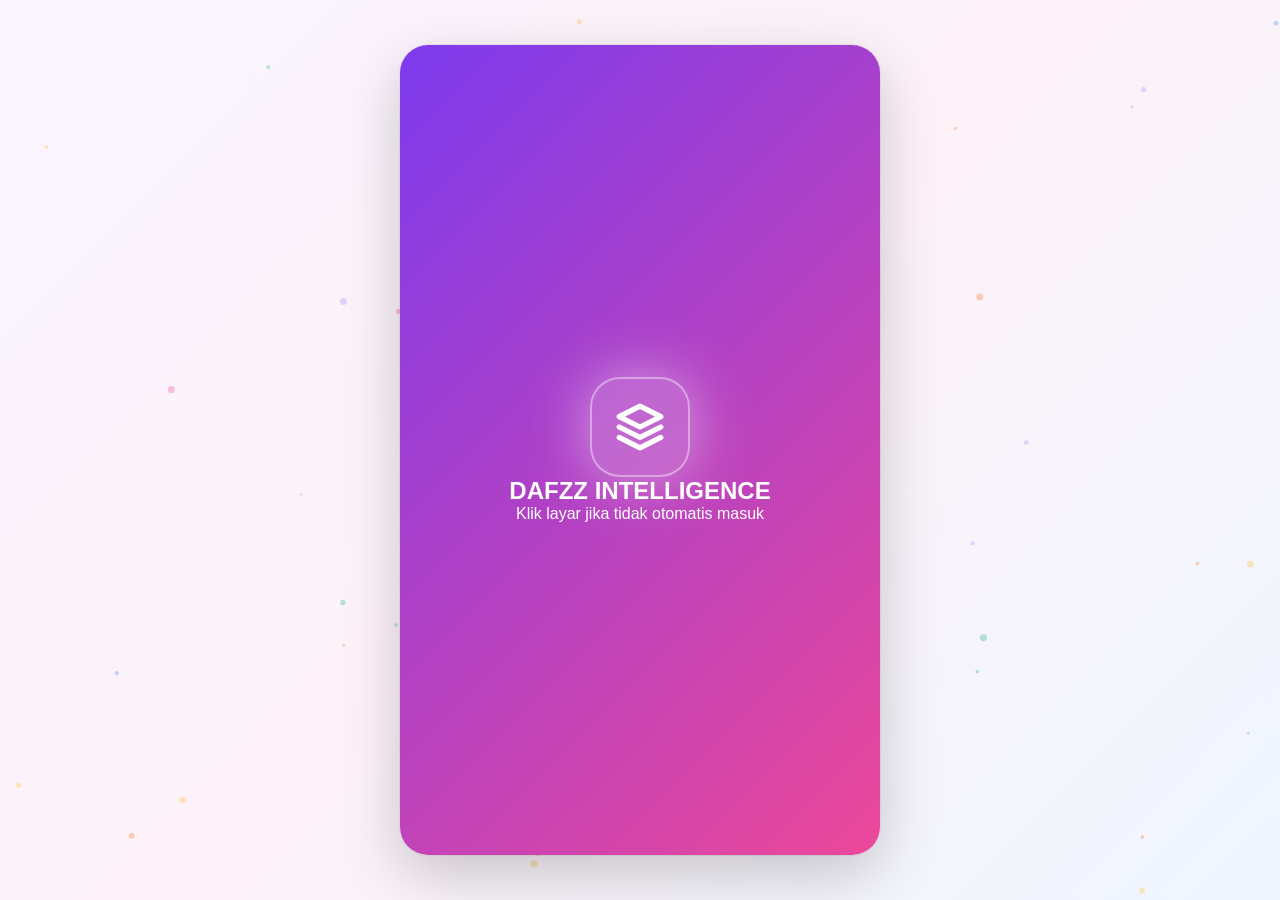
==== index.html @ 33875efd "Update index.html" ====
<!DOCTYPE html>
<html lang="id">
<head>
<meta charset="UTF-8">
<meta name="viewport" content="width=device-width, initial-scale=1.0, viewport-fit=cover">
<title>DAFZZ INTELLIGENCE</title>
<style>
    :root {
        --primary: #7c3aed;
        --primary-light: #a78bfa;
        --primary-soft: #ede9fe;
        --pink: #ec4899;
        --pink-soft: #fce7f3;
        --yellow: #fbbf24;
        --yellow-soft: #fef3c7;
        --green: #10b981;
        --green-soft: #d1fae5;
        --blue: #3b82f6;
        --blue-soft: #dbeafe;
        --orange: #f97316;
        --bg-main: #faf5ff;
        --bg-gradient: linear-gradient(135deg, #faf5ff 0%, #fdf2f8 50%, #eff6ff 100%);
        --card-bg: #ffffff;
        --text-main: #1f2937;
        --text-sub: #6b7280;
        --accent-red: #ef4444;
        --shadow: 0 10px 25px -5px rgba(124, 58, 237, 0.25);
        --shadow-sm: 0 4px 15px rgba(0, 0, 0, 0.06);
        --radius-lg: 24px;
        --radius-md: 16px;
        --radius-sm: 12px;
    }

    * {
        box-sizing: border-box;
        margin: 0;
        padding: 0;
        font-family: -apple-system, BlinkMacSystemFont, 'Segoe UI', Roboto, sans-serif;
        -webkit-tap-highlight-color: transparent;
    }

    button, .nav-item, .tab-btn, .tool-card, header, .bottom-nav, .modal-title, .icon-badge, .chip {
        user-select: none;
    }

    html, body {
        height: 100%;
        overflow: hidden;
    }

    body {
        background: var(--bg-gradient);
        background-attachment: fixed;
        color: var(--text-main);
        display: flex;
        justify-content: center;
        min-height: 100vh;
    }

    /* Canvas particle FX */
    #fx-canvas {
        position: fixed;
        inset: 0;
        pointer-events: none;
        z-index: 0;
        opacity: 0.5;
    }

    /* App container */
    .app-container {
        width: 100%;
        max-width: 480px;
        height: 100vh;
        height: 100dvh;
        background: var(--bg-gradient);
        position: relative;
        overflow: hidden;
        display: flex;
        flex-direction: column;
        z-index: 1;
    }

    @media (min-width: 600px) {
        body {
            align-items: center;
            padding: 20px;
        }
        .app-container {
            height: 90vh;
            max-height: 850px;
            border-radius: 28px;
            box-shadow: 0 20px 60px rgba(0,0,0,0.2), 0 0 0 1px rgba(0,0,0,0.05);
        }
    }

    /* === SPLASH === */
    #splash {
        position: absolute;
        inset: 0;
        background: linear-gradient(135deg, #7c3aed 0%, #ec4899 50%, #fbbf24 100%);
        background-size: 200% 200%;
        animation: gradientMove 4s ease infinite;
        z-index: 9999;
        display: flex;
        flex-direction: column;
        align-items: center;
        justify-content: center;
        color: white;
        cursor: pointer;
        transition: opacity 0.5s ease;
    }

    @keyframes gradientMove {
        0%, 100% { background-position: 0% 50%; }
        50% { background-position: 100% 50%; }
    }

    .splash-logo {
        width: 100px;
        height: 100px;
        background: rgba(255, 255, 255, 0.2);
        backdrop-filter: blur(10px);
        border: 2px solid rgba(255,255,255,0.4);
        border-radius: 30px;
        display: flex;
        align-items: center;
        justify-content: center;
        animation: pulse 1.5s infinite ease-in-out;
        box-shadow: 0 0 60px rgba(255,255,255,0.5);
    }

    @keyframes pulse {
        0%, 100% { transform: scale(1); }
        50% { transform: scale(1.12); }
    }

    .splash h2 { margin-top: 20px; font-weight: 800; font-size: 1.5rem; letter-spacing: 1px; }
    .splash p { font-size: 0.75rem; opacity: 0.9; margin-top: 8px; }

    /* === HEADER === */
    header {
        padding: 16px 18px 10px;
        display: flex;
        justify-content: space-between;
        align-items: center;
        background: linear-gradient(90deg, rgba(255,255,255,0.6) 0%, rgba(237,233,254,0.8) 50%, rgba(252,231,243,0.6) 100%);
        backdrop-filter: blur(10px);
        border-bottom: 1px solid rgba(124,58,237,0.1);
        position: relative;
        z-index: 5;
    }

    .user-profile { display: flex; align-items: center; gap: 12px; }

    .avatar {
        width: 44px;
        height: 44px;
        border-radius: 14px;
        background: linear-gradient(135deg, #7c3aed, #ec4899, #fbbf24);
        background-size: 200% 200%;
        animation: gradientMove 3s ease infinite;
        display: flex;
        align-items: center;
        justify-content: center;
        color: white;
        font-weight: 800;
        font-size: 1.1rem;
        box-shadow: 0 4px 15px rgba(124, 58, 237, 0.4);
        position: relative;
    }

    .user-info h2 { font-size: 1rem; font-weight: 800; color: var(--text-main); }
    .user-info p { font-size: 0.72rem; color: var(--text-sub); font-weight: 600; margin-top: 2px; display: flex; align-items: center; gap: 6px; }

    .xp-badge {
        background: linear-gradient(135deg, #fbbf24, #f59e0b);
        color: white;
        padding: 3px 8px;
        border-radius: 8px;
        font-weight: 800;
        font-size: 0.65rem;
        display: inline-flex;
        align-items: center;
        gap: 3px;
        box-shadow: 0 2px 6px rgba(251,191,36,0.4);
    }

    /* === CONTENT === */
    .content-area {
        flex: 1;
        overflow-y: auto;
        overflow-x: hidden;
        padding: 14px 18px 100px;
        scroll-behavior: smooth;
        position: relative;
        z-index: 2;
    }

    .content-area::-webkit-scrollbar { width: 4px; }
    .content-area::-webkit-scrollbar-thumb {
        background: rgba(124, 58, 237, 0.3); border-radius: 2px;
    }

    .view { display: none; }
    .view.active {
        display: block;
        animation: fadeSlideIn 0.5s cubic-bezier(0.34, 1.56, 0.64, 1);
    }

    @keyframes fadeSlideIn {
        from { opacity: 0; transform: translateY(20px); }
        to { opacity: 1; transform: translateY(0); }
    }

    /* === CARDS === */
    .card {
        background: var(--card-bg);
        border-radius: var(--radius-md);
        padding: 16px;
        margin-bottom: 14px;
        box-shadow: var(--shadow-sm);
        border: 1px solid rgba(124,58,237,0.06);
        transition: transform 0.25s, box-shadow 0.25s;
    }

    .card:hover {
        transform: translateY(-3px);
        box-shadow: var(--shadow);
    }

    /* Main Lesson Card */
    .card-main {
        background: linear-gradient(135deg, #7c3aed 0%, #ec4899 100%);
        background-size: 200% 200%;
        animation: gradientMove 5s ease infinite;
        color: white;
        position: relative;
        overflow: hidden;
        border: none;
        padding: 20px;
        box-shadow: 0 10px 30px rgba(124,58,237,0.4);
    }

    .card-main::before {
        content: '';
        position: absolute;
        inset: -50%;
        background: radial-gradient(circle, rgba(255,255,255,0.25) 0%, transparent 70%);
        animation: shine 4s ease-in-out infinite;
        pointer-events: none;
    }

    @keyframes shine {
        0%, 100% { transform: scale(1) rotate(0deg); opacity: 0.3; }
        50% { transform: scale(1.2) rotate(180deg); opacity: 0.6; }
    }

    .grad-cap {
        position: absolute;
        top: 14px;
        right: 14px;
        animation: capFloat 3s ease-in-out infinite;
        filter: drop-shadow(0 4px 8px rgba(0,0,0,0.4));
        z-index: 2;
    }

    @keyframes capFloat {
        0%, 100% { transform: translateY(0) rotate(-10deg) scale(1); }
        50% { transform: translateY(-10px) rotate(10deg) scale(1.1); }
    }

    .card-main h2 {
        font-size: 1.5rem;
        margin-top: 6px;
        font-weight: 800;
        text-shadow: 0 2px 8px rgba(0,0,0,0.25);
        position: relative;
    }

    .card-main p {
        font-size: 0.75rem;
        opacity: 0.95;
        margin-top: 8px;
        display: flex;
        align-items: center;
        gap: 6px;
        position: relative;
    }

    /* Grid */
    .grid-2 { display: grid; grid-template-columns: 1fr 1fr; gap: 10px; }

    .stat-card {
        background: var(--card-bg);
        border-radius: var(--radius-md);
        padding: 14px 10px;
        text-align: center;
        box-shadow: var(--shadow-sm);
        border-top: 3px solid;
        transition: transform 0.25s;
        position: relative;
        overflow: hidden;
    }

    .stat-card:hover { transform: translateY(-4px) scale(1.02); }
    .stat-card.streak { border-top-color: #f97316; background: linear-gradient(135deg, #fff 0%, #fff7ed 100%); }
    .stat-card.exam { border-top-color: #3b82f6; background: linear-gradient(135deg, #fff 0%, #eff6ff 100%); }

    .stat-icon {
        display: inline-flex;
        align-items: center;
        justify-content: center;
        width: 32px;
        height: 32px;
        border-radius: 10px;
        margin-bottom: 6px;
        color: white;
    }

    .stat-icon.streak { background: linear-gradient(135deg, #f97316, #ea580c); animation: emojiBounce 2s ease-in-out infinite; }
    .stat-icon.exam { background: linear-gradient(135deg, #3b82f6, #2563eb); animation: emojiBounce 2s ease-in-out infinite 0.3s; }

    @keyframes emojiBounce {
        0%, 100% { transform: translateY(0) rotate(0); }
        25% { transform: translateY(-4px) rotate(-8deg); }
        75% { transform: translateY(-4px) rotate(8deg); }
    }

    /* Fun strip */
    .fun-strip {
        display: flex;
        gap: 8px;
        margin-bottom: 14px;
        overflow-x: auto;
        padding: 4px 0 8px;
    }
    .fun-strip::-webkit-scrollbar { height: 3px; }
    .fun-strip::-webkit-scrollbar-thumb { background: rgba(124,58,237,0.3); border-radius: 2px; }

    .fun-pill {
        padding: 10px 14px;
        border-radius: 20px;
        font-size: 0.75rem;
        font-weight: 700;
        white-space: nowrap;
        color: white;
        box-shadow: 0 4px 12px rgba(0,0,0,0.15);
        animation: floatY 4s ease-in-out infinite;
        flex-shrink: 0;
        display: flex;
        align-items: center;
        gap: 6px;
    }
    .fun-pill:nth-child(1) { background: linear-gradient(135deg, #ec4899, #db2777); animation-delay: 0s; }
    .fun-pill:nth-child(2) { background: linear-gradient(135deg, #3b82f6, #2563eb); animation-delay: 0.5s; }
    .fun-pill:nth-child(3) { background: linear-gradient(135deg, #fbbf24, #f59e0b); animation-delay: 1s; color: #78350f; }
    .fun-pill:nth-child(4) { background: linear-gradient(135deg, #10b981, #059669); animation-delay: 1.5s; }
    .fun-pill:nth-child(5) { background: linear-gradient(135deg, #8b5cf6, #7c3aed); animation-delay: 2s; }

    @keyframes floatY {
        0%, 100% { transform: translateY(0); }
        50% { transform: translateY(-3px); }
    }

    .mood-card {
        background: linear-gradient(135deg, #fef3c7 0%, #fce7f3 50%, #dbeafe 100%);
        border-radius: var(--radius-md);
        padding: 16px;
        margin-bottom: 14px;
        position: relative;
        overflow: hidden;
        border: 1px solid rgba(251,191,36,0.3);
    }

    .mood-title {
        font-size: 0.7rem;
        font-weight: 800;
        color: #78350f;
        text-transform: uppercase;
        letter-spacing: 0.5px;
        display: flex;
        align-items: center;
        gap: 6px;
    }

    .mood-text {
        font-size: 0.9rem;
        font-weight: 700;
        color: var(--text-main);
        margin-top: 8px;
        line-height: 1.4;
    }

    /* Schedule */
    .schedule-item {
        display: flex;
        align-items: center;
        gap: 12px;
        padding: 12px 14px;
        border-radius: 14px;
        margin-bottom: 8px;
        background: white;
        box-shadow: var(--shadow-sm);
        transition: transform 0.2s;
        position: relative;
        overflow: hidden;
    }

    .schedule-item::before {
        content: '';
        position: absolute;
        left: 0; top: 0; bottom: 0;
        width: 5px;
    }

    .schedule-item:hover { transform: translateX(4px); }

    .schedule-item.senin::before { background: #ef4444; }
    .schedule-item.selasa::before { background: #f97316; }
    .schedule-item.rabu::before { background: #fbbf24; }
    .schedule-item.kamis::before { background: #10b981; }
    .schedule-item.jumat::before { background: #3b82f6; }
    .schedule-item.sabtu::before { background: #8b5cf6; }

    .schedule-day-badge {
        width: 44px; height: 44px; border-radius: 12px;
        display: flex; align-items: center; justify-content: center;
        font-weight: 800; font-size: 0.7rem; color: white; flex-shrink: 0;
        box-shadow: 0 4px 10px rgba(0,0,0,0.15);
    }

    .senin .schedule-day-badge { background: linear-gradient(135deg, #ef4444, #dc2626); }
    .selasa .schedule-day-badge { background: linear-gradient(135deg, #f97316, #ea580c); }
    .rabu .schedule-day-badge { background: linear-gradient(135deg, #fbbf24, #f59e0b); }
    .kamis .schedule-day-badge { background: linear-gradient(135deg, #10b981, #059669); }
    .jumat .schedule-day-badge { background: linear-gradient(135deg, #3b82f6, #2563eb); }
    .sabtu .schedule-day-badge { background: linear-gradient(135deg, #8b5cf6, #7c3aed); }

    .schedule-content { flex: 1; }
    .schedule-content h4 { font-size: 0.88rem; font-weight: 800; margin-bottom: 3px; }
    .schedule-content p { font-size: 0.72rem; color: var(--text-sub); line-height: 1.4; }

    /* Calendar */
    .calendar-container {
        background: white;
        border-radius: var(--radius-md);
        padding: 14px;
        box-shadow: var(--shadow-sm);
        margin-bottom: 14px;
    }

    .calendar-header {
        display: flex;
        justify-content: space-between;
        align-items: center;
        margin-bottom: 12px;
    }

    .calendar-title {
        font-size: 0.95rem;
        font-weight: 800;
        color: var(--primary);
    }

    .calendar-nav { display: flex; gap: 6px; }
    .calendar-nav button {
        width: 30px; height: 30px; border-radius: 10px;
        border: none; background: var(--primary-soft);
        color: var(--primary); font-weight: 800; cursor: pointer;
        font-size: 0.9rem; transition: all 0.2s;
    }
    .calendar-nav button:hover { background: var(--primary); color: white; transform: scale(1.1); }

    .calendar-weekdays {
        display: grid;
        grid-template-columns: repeat(7, 1fr);
        gap: 3px; margin-bottom: 6px;
    }

    .calendar-weekdays div {
        text-align: center; font-size: 0.7rem; font-weight: 800;
        color: var(--text-sub); padding: 4px 0;
    }

    .calendar-weekdays div.sun { color: #ef4444; }
    .calendar-weekdays div.sat { color: #3b82f6; }

    .calendar-grid {
        display: grid;
        grid-template-columns: repeat(7, 1fr);
        gap: 3px;
    }

    .calendar-day {
        aspect-ratio: 1;
        display: flex; align-items: center; justify-content: center;
        font-size: 0.75rem; font-weight: 700;
        border-radius: 8px; cursor: default;
        position: relative; transition: transform 0.15s;
    }

    .calendar-day:hover { transform: scale(1.15); }
    .calendar-day.other { color: #d1d5db; }
    .calendar-day.today {
        background: linear-gradient(135deg, #7c3aed, #ec4899);
        color: white;
        box-shadow: 0 3px 10px rgba(124,58,237,0.5);
        animation: todayPulse 2s infinite;
    }
    @keyframes todayPulse {
        0%, 100% { box-shadow: 0 3px 10px rgba(124,58,237,0.5); }
        50% { box-shadow: 0 3px 20px rgba(124,58,237,0.8); }
    }
    .calendar-day.libur {
        background: linear-gradient(135deg, #fee2e2, #fecaca);
        color: #b91c1c;
        border: 1px solid #f87171;
    }
    .calendar-day.ulangan {
        background: linear-gradient(135deg, #fef3c7, #fde68a);
        color: #92400e;
        border: 1px solid #fbbf24;
    }

    .calendar-legend {
        display: flex; gap: 12px; margin-top: 10px;
        flex-wrap: wrap; font-size: 0.68rem; color: var(--text-sub);
        font-weight: 600;
    }
    .calendar-legend span { display: flex; align-items: center; gap: 4px; }
    .legend-dot { width: 10px; height: 10px; border-radius: 3px; display: inline-block; }
    .legend-dot.libur { background: linear-gradient(135deg, #fee2e2, #fecaca); border: 1px solid #f87171; }
    .legend-dot.ulangan { background: linear-gradient(135deg, #fef3c7, #fde68a); border: 1px solid #fbbf24; }
    .legend-dot.today { background: linear-gradient(135deg, #7c3aed, #ec4899); }

    /* Tool Grid */
    .grid-tools {
        display: grid;
        grid-template-columns: repeat(2, 1fr);
        gap: 12px;
    }

    .tool-card {
        border-radius: var(--radius-md);
        padding: 14px;
        display: flex; flex-direction: column; gap: 8px;
        cursor: pointer;
        transition: transform 0.3s cubic-bezier(0.34, 1.56, 0.64, 1), box-shadow 0.25s;
        border: none; position: relative; overflow: hidden;
        color: white; animation: toolPop 0.5s cubic-bezier(0.34, 1.56, 0.64, 1) backwards;
        box-shadow: 0 4px 12px rgba(0,0,0,0.15);
    }

    .tool-card:nth-child(1) { animation-delay: 0.03s; }
    .tool-card:nth-child(2) { animation-delay: 0.06s; }
    .tool-card:nth-child(3) { animation-delay: 0.09s; }
    .tool-card:nth-child(4) { animation-delay: 0.12s; }
    .tool-card:nth-child(5) { animation-delay: 0.15s; }
    .tool-card:nth-child(6) { animation-delay: 0.18s; }
    .tool-card:nth-child(7) { animation-delay: 0.21s; }
    .tool-card:nth-child(8) { animation-delay: 0.24s; }
    .tool-card:nth-child(9) { animation-delay: 0.27s; }
    .tool-card:nth-child(10) { animation-delay: 0.30s; }
    .tool-card:nth-child(11) { animation-delay: 0.33s; }
    .tool-card:nth-child(12) { animation-delay: 0.36s; }
    .tool-card:nth-child(13) { animation-delay: 0.39s; }
    .tool-card:nth-child(14) { animation-delay: 0.42s; }
    .tool-card:nth-child(15) { animation-delay: 0.45s; }
    .tool-card:nth-child(16) { animation-delay: 0.48s; }
    .tool-card:nth-child(17) { animation-delay: 0.51s; }
    .tool-card:nth-child(18) { animation-delay: 0.54s; }

    @keyframes toolPop {
        from { opacity: 0; transform: scale(0.7) translateY(20px); }
        to { opacity: 1; transform: scale(1) translateY(0); }
    }

    .tool-card::before {
        content: '';
        position: absolute; top: -50%; left: -50%;
        width: 200%; height: 200%;
        background: radial-gradient(circle, rgba(255,255,255,0.35) 0%, transparent 60%);
        transform: translateX(-100%);
        transition: transform 0.7s;
        pointer-events: none;
    }

    .tool-card:hover::before { transform: translateX(100%); }

    .tool-card:hover {
        transform: translateY(-6px) scale(1.04);
        box-shadow: 0 15px 30px rgba(0,0,0,0.3);
    }

    .tool-card:active { transform: scale(0.96); }

    .tool-card svg { filter: drop-shadow(0 2px 4px rgba(0,0,0,0.2)); transition: transform 0.3s; }
    .tool-card:hover svg { transform: scale(1.15) rotate(-5deg); }
    .tool-card h4 { font-size: 0.82rem; font-weight: 800; }

    /* 18 warna */
    .tool-card[data-tool="kalkulator"] { background: linear-gradient(135deg, #667eea, #764ba2); }
    .tool-card[data-tool="pomodoro"]   { background: linear-gradient(135deg, #f093fb, #f5576c); }
    .tool-card[data-tool="flashcard"]  { background: linear-gradient(135deg, #4facfe, #00f2fe); }
    .tool-card[data-tool="konverter"]  { background: linear-gradient(135deg, #43e97b, #38f9d7); color: #064e3b; }
    .tool-card[data-tool="periodik"]   { background: linear-gradient(135deg, #fa709a, #fee140); color: #78350f; }
    .tool-card[data-tool="pdf"]        { background: linear-gradient(135deg, #30cfd0, #330867); }
    .tool-card[data-tool="katakata"]   { background: linear-gradient(135deg, #a8edea, #fed6e3); color: #2d3436; }
    .tool-card[data-tool="stopwatch"]  { background: linear-gradient(135deg, #ff9a9e, #fecfef); color: #2d3436; }
    .tool-card[data-tool="rumus"]      { background: linear-gradient(135deg, #ffecd2, #fcb69f); color: #2d3436; }
    .tool-card[data-tool="tabungan"]   { background: linear-gradient(135deg, #ff6a88, #ff99ac); }
    .tool-card[data-tool="papan"]      { background: linear-gradient(135deg, #21d4fd, #b721ff); }
    .tool-card[data-tool="rak"]        { background: linear-gradient(135deg, #08aeea, #2af598); color: #064e3b; }
    .tool-card[data-tool="piket"]      { background: linear-gradient(135deg, #ff9a44, #fc6076); }
    .tool-card[data-tool="mindmap"]    { background: linear-gradient(135deg, #b224ef, #7579ff); }
    .tool-card[data-tool="kamus"]      { background: linear-gradient(135deg, #00c9ff, #92fe9d); color: #064e3b; }
    .tool-card[data-tool="seragam"]    { background: linear-gradient(135deg, #fc5c7d, #6a82fb); }
    .tool-card[data-tool="hujan"]      { background: linear-gradient(135deg, #4568dc, #b06ab3); }
    .tool-card[data-tool="ujian"]      { background: linear-gradient(135deg, #f857a6, #ff5858); }

    /* Tab Nav */
    .tab-nav {
        display: flex; padding: 0 0 12px; gap: 8px; overflow-x: auto;
    }
    .tab-nav::-webkit-scrollbar { height: 0; }

    .tab-btn {
        padding: 8px 14px;
        border-radius: 20px;
        background: white;
        border: 1px solid rgba(124,58,237,0.1);
        font-size: 0.78rem;
        font-weight: 800;
        color: var(--text-sub);
        cursor: pointer;
        white-space: nowrap;
        transition: all 0.2s;
        box-shadow: 0 2px 6px rgba(0,0,0,0.04);
        display: flex; align-items: center; gap: 5px;
    }

    .tab-btn.active {
        background: linear-gradient(135deg, #7c3aed, #ec4899);
        color: white;
        box-shadow: 0 4px 12px rgba(124,58,237,0.4);
        transform: scale(1.05);
    }

    .tab-btn svg { width: 14px; height: 14px; }

    /* Section Header */
    .section-header {
        display: flex; align-items: center; gap: 8px; margin-bottom: 12px;
    }
    .section-header h3 {
        font-size: 1.05rem; font-weight: 800; color: var(--text-main);
    }
    .icon-badge {
        width: 32px; height: 32px; border-radius: 10px;
        display: flex; align-items: center; justify-content: center;
        color: white;
        box-shadow: 0 3px 8px rgba(0,0,0,0.15);
    }
    .icon-badge svg { width: 16px; height: 16px; }

    /* Empty state */
    .empty-state {
        text-align: center;
        padding: 24px 20px;
        color: var(--text-sub);
        font-size: 0.85rem;
        background: white;
        border-radius: var(--radius-md);
        border: 2px dashed rgba(124,58,237,0.15);
    }
    .empty-state .icon-wrap {
        display: inline-flex;
        width: 48px; height: 48px;
        border-radius: 16px;
        background: linear-gradient(135deg, #ede9fe, #fce7f3);
        align-items: center; justify-content: center;
        color: var(--primary);
        margin-bottom: 10px;
        animation: emojiBounce 2s infinite;
    }

    /* Input */
    input, textarea, select {
        width: 100%;
        padding: 10px 12px;
        margin: 8px 0;
        border: 1.5px solid #e5e7eb;
        border-radius: 12px;
        font-size: 0.9rem;
        font-family: inherit;
        color: var(--text-main);
        background: white;
        transition: border-color 0.2s, box-shadow 0.2s;
    }
    input:focus, textarea:focus, select:focus {
        outline: none;
        border-color: var(--primary-light);
        box-shadow: 0 0 0 3px rgba(167,139,250,0.15);
    }
    textarea { min-height: 90px; resize: vertical; }

    .btn-main {
        width: 100%;
        padding: 12px;
        background: linear-gradient(135deg, #7c3aed, #ec4899);
        background-size: 200% 200%;
        animation: gradientMove 3s ease infinite;
        color: white;
        border: none;
        border-radius: 12px;
        font-weight: 800;
        font-size: 0.9rem;
        cursor: pointer;
        transition: transform 0.15s;
        box-shadow: 0 4px 12px rgba(124,58,237,0.4);
        display: flex; align-items: center; justify-content: center; gap: 6px;
    }
    .btn-main:active { transform: scale(0.97); }

    .btn-secondary {
        width: 100%;
        padding: 10px;
        background: white;
        color: var(--text-main);
        border: 1.5px solid #e5e7eb;
        border-radius: 12px;
        font-weight: 700;
        margin-top: 8px;
        cursor: pointer;
        font-size: 0.85rem;
        display: flex; align-items: center; justify-content: center; gap: 6px;
    }
    .btn-danger {
        width: 100%;
        padding: 10px;
        background: #fef2f2;
        color: var(--accent-red);
        border: none;
        border-radius: 12px;
        font-weight: 700;
        margin-top: 8px;
        cursor: pointer;
        font-size: 0.85rem;
        display: flex; align-items: center; justify-content: center; gap: 6px;
    }

    /* Bottom Nav */
    .bottom-nav {
        height: 68px;
        background: rgba(255,255,255,0.95);
        backdrop-filter: blur(20px);
        border-top: 1px solid rgba(124,58,237,0.1);
        display: flex;
        justify-content: space-around;
        align-items: center;
        padding-bottom: env(safe-area-inset-bottom, 0);
        position: relative;
        z-index: 10;
    }

    .nav-item {
        display: flex;
        flex-direction: column;
        align-items: center;
        gap: 3px;
        background: none; border: none;
        color: var(--text-sub);
        font-size: 0.68rem;
        font-weight: 800;
        cursor: pointer;
        width: 25%; padding: 8px 0;
        transition: all 0.2s;
        position: relative;
    }

    .nav-item svg { transition: transform 0.3s cubic-bezier(0.34, 1.56, 0.64, 1); }

    .nav-item.active { color: var(--primary); }
    .nav-item.active svg {
        transform: scale(1.2) translateY(-3px);
        filter: drop-shadow(0 3px 8px rgba(124,58,237,0.5));
    }
    .nav-item.active::before {
        content: '';
        position: absolute;
        top: 0;
        height: 3px;
        border-radius: 0 0 3px 3px;
        background: linear-gradient(90deg, #7c3aed, #ec4899);
        animation: navIndicator 0.3s ease forwards;
    }
    @keyframes navIndicator {
        from { width: 0; opacity: 0; }
        to { width: 20px; opacity: 1; }
    }

    /* Modal */
    .modal {
        position: absolute; inset: 0;
        background: rgba(17, 12, 46, 0.55);
        backdrop-filter: blur(6px);
        z-index: 2000;
        display: none;
        align-items: center;
        justify-content: center;
        padding: 16px;
    }
    .modal.show { display: flex; }

    .modal-content {
        background: white;
        border-radius: var(--radius-lg);
        width: 100%; max-width: 400px;
        padding: 20px;
        max-height: 85vh;
        overflow-y: auto;
        animation: slideUpModal 0.4s cubic-bezier(0.34, 1.56, 0.64, 1);
        box-shadow: 0 20px 60px rgba(0,0,0,0.4);
    }
    @keyframes slideUpModal {
        from { opacity: 0; transform: translateY(40px) scale(0.9); }
        to { opacity: 1; transform: translateY(0) scale(1); }
    }

    .modal-tool-title { font-size: 1.1rem; font-weight: 800; margin-bottom: 4px; }
    .modal-tool-sub { font-size: 0.75rem; color: var(--text-sub); margin-bottom: 14px; }

    .toast {
        position: absolute;
        bottom: 90px; left: 50%;
        transform: translateX(-50%) translateY(10px);
        background: linear-gradient(135deg, #1f2937, #7c3aed);
        color: white;
        padding: 10px 18px;
        border-radius: 20px;
        font-size: 0.8rem;
        font-weight: 700;
        z-index: 3000;
        opacity: 0;
        transition: all 0.3s;
        pointer-events: none;
        white-space: nowrap;
        box-shadow: 0 8px 20px rgba(0,0,0,0.3);
    }
    .toast.show { opacity: 1; transform: translateX(-50%) translateY(0); }

    .result-box {
        background: linear-gradient(135deg, #ede9fe, #fce7f3);
        padding: 14px;
        border-radius: 12px;
        margin: 10px 0;
        font-weight: 800;
        color: var(--primary);
        text-align: center;
        font-size: 1rem;
        border: 1px solid rgba(124,58,237,0.1);
    }

    .list-item {
        display: flex; justify-content: space-between; align-items: center;
        padding: 10px 12px;
        background: linear-gradient(135deg, #faf5ff, #fdf2f8);
        border-radius: 10px;
        margin-bottom: 8px;
        font-size: 0.85rem;
        gap: 8px;
        border: 1px solid rgba(124,58,237,0.08);
    }
    .list-item .del-btn {
        background: none; border: none; color: var(--accent-red);
        font-size: 0.7rem; font-weight: 800; padding: 4px 8px;
        border-radius: 6px; cursor: pointer;
    }
    .list-item .del-btn:hover { background: #fff0ee; }

    .calc-display {
        background: linear-gradient(135deg, #1f2937, #111827);
        color: #fbbf24;
        padding: 16px;
        border-radius: 12px;
        text-align: right;
        font-size: 1.6rem;
        font-weight: 800;
        margin-bottom: 10px;
        min-height: 60px;
        display: flex;
        align-items: center; justify-content: flex-end;
        word-break: break-all;
        box-shadow: inset 0 2px 8px rgba(0,0,0,0.3);
    }
    .calc-grid { display: grid; grid-template-columns: repeat(4, 1fr); gap: 6px; }
    .calc-btn {
        padding: 14px 4px;
        background: linear-gradient(135deg, #faf5ff, #f3e8ff);
        border: none; border-radius: 10px;
        font-size: 1rem; font-weight: 800;
        color: var(--text-main); transition: transform 0.1s;
        cursor: pointer;
    }
    .calc-btn:active { transform: scale(0.94); }
    .calc-btn.op { background: linear-gradient(135deg, #ede9fe, #ddd6fe); color: var(--primary); }
    .calc-btn.eq { background: linear-gradient(135deg, #7c3aed, #ec4899); color: white; }
    .calc-btn.clear { background: linear-gradient(135deg, #fee2e2, #fecaca); color: var(--accent-red); }

    .timer-display {
        text-align: center; font-size: 2.8rem; font-weight: 900;
        color: var(--text-main); padding: 16px 0;
        font-variant-numeric: tabular-nums;
        text-shadow: 0 2px 8px rgba(124,58,237,0.15);
    }
    .timer-display.running {
        background: linear-gradient(135deg, #7c3aed, #ec4899);
        background-clip: text; -webkit-background-clip: text;
        -webkit-text-fill-color: transparent;
        animation: gradientMove 3s ease infinite;
        background-size: 200% 200%;
    }
    .timer-presets { display: flex; gap: 6px; margin-bottom: 12px; }
    .timer-presets button {
        flex: 1; padding: 8px;
        background: white; border: 1.5px solid #e5e7eb;
        border-radius: 10px; font-size: 0.8rem; font-weight: 700;
        color: var(--text-sub); cursor: pointer;
    }
    .timer-presets button.active {
        background: linear-gradient(135deg, #7c3aed, #ec4899);
        color: white; border-color: transparent;
    }

    .flashcard {
        background: linear-gradient(135deg, #7c3aed, #ec4899, #fbbf24);
        background-size: 200% 200%;
        animation: gradientMove 5s ease infinite;
        color: white;
        padding: 30px 20px;
        border-radius: var(--radius-md);
        text-align: center;
        min-height: 140px;
        display: flex; align-items: center; justify-content: center;
        font-size: 1.05rem; font-weight: 700;
        margin-bottom: 12px;
        cursor: pointer;
        line-height: 1.4;
        word-break: break-word;
        box-shadow: 0 8px 20px rgba(124,58,237,0.4);
    }

    .quiz-option {
        display: block; width: 100%; text-align: left;
        padding: 12px; margin: 6px 0;
        background: white;
        border: 2px solid #e5e7eb;
        border-radius: 10px;
        font-size: 0.85rem; color: var(--text-main);
        cursor: pointer; transition: all 0.15s;
        font-family: inherit;
    }
    .quiz-option.selected { border-color: var(--primary); background: var(--primary-soft); }
    .quiz-option.correct { border-color: #10b981; background: #d1fae5; }
    .quiz-option.wrong { border-color: var(--accent-red); background: #fee2e2; }

    .check-item {
        display: flex; align-items: center; gap: 10px;
        padding: 10px 12px;
        background: linear-gradient(135deg, #faf5ff, #fdf2f8);
        border-radius: 10px; margin-bottom: 6px; font-size: 0.85rem;
        border: 1px solid rgba(124,58,237,0.08);
        cursor: pointer;
    }
    .check-item input { width: auto; margin: 0; accent-color: var(--primary); transform: scale(1.3); }
    .check-item.done label { text-decoration: line-through; color: var(--text-sub); }

    .element-grid { display: grid; grid-template-columns: repeat(4, 1fr); gap: 4px; }
    .element-cell {
        background: linear-gradient(135deg, #faf5ff, #fdf2f8);
        padding: 6px 2px; border-radius: 8px;
        text-align: center; cursor: pointer; transition: all 0.15s;
        border: 1px solid rgba(124,58,237,0.06);
    }
    .element-cell:hover {
        background: linear-gradient(135deg, #ede9fe, #fce7f3);
        transform: scale(1.08);
    }
    .element-cell .num { color: var(--text-sub); font-size: 0.55rem; }
    .element-cell .sym { font-weight: 900; color: var(--primary); font-size: 0.95rem; display: block; }
    .element-cell .name { color: var(--text-sub); font-size: 0.6rem; }

    .volume-row { display: flex; align-items: center; gap: 10px; margin: 10px 0; }
    .volume-row input[type="range"] { flex: 1; margin: 0; }

    .day-tab { display: flex; gap: 4px; margin-bottom: 10px; overflow-x: auto; }
    .day-tab::-webkit-scrollbar { height: 0; }
    .day-tab button {
        padding: 7px 12px;
        background: white;
        border: 1.5px solid #e5e7eb;
        border-radius: 10px;
        font-size: 0.75rem; font-weight: 700;
        color: var(--text-sub); white-space: nowrap; cursor: pointer;
    }
    .day-tab button.active {
        background: linear-gradient(135deg, #7c3aed, #ec4899);
        color: white; border-color: transparent;
        box-shadow: 0 4px 10px rgba(124,58,237,0.3);
    }

    .file-preview {
        width: 100%; max-height: 260px; object-fit: contain;
        border-radius: 10px; margin: 8px 0; background: var(--bg-main);
    }

    /* Bot FAB */
    .bot-fab {
        position: absolute;
        right: 16px;
        bottom: 84px;
        width: 58px; height: 58px;
        border-radius: 50%;
        background: linear-gradient(135deg, #7c3aed, #ec4899);
        background-size: 200% 200%;
        animation: gradientMove 3s ease infinite, fabBounce 3s ease-in-out infinite;
        color: white;
        border: none;
        cursor: pointer;
        box-shadow: 0 8px 20px rgba(124,58,237,0.5), 0 0 0 0 rgba(124,58,237,0.4);
        display: flex; align-items: center; justify-content: center;
        z-index: 100;
        transition: transform 0.2s;
    }
    .bot-fab:hover { transform: scale(1.15); }
    .bot-fab:active { transform: scale(0.92); }

    @keyframes fabBounce {
        0%, 100% { transform: translateY(0); }
        50% { transform: translateY(-8px); }
    }

    .bot-fab::before {
        content: '';
        position: absolute;
        inset: -4px;
        border-radius: 50%;
        background: linear-gradient(135deg, #ec4899, #fbbf24);
        z-index: -1;
        opacity: 0.5;
        animation: fabRing 2s ease-in-out infinite;
    }
    @keyframes fabRing {
        0%, 100% { transform: scale(1); opacity: 0.5; }
        50% { transform: scale(1.3); opacity: 0; }
    }

    /* Info branding */
    .brand-card {
        background: linear-gradient(135deg, #1f2937 0%, #7c3aed 100%);
        color: white;
        padding: 24px 20px;
        border-radius: var(--radius-md);
        margin-bottom: 14px;
        text-align: center;
        position: relative;
        overflow: hidden;
    }
    .brand-card::before {
        content: '';
        position: absolute; inset: -50%;
        background: radial-gradient(circle, rgba(236,72,153,0.3) 0%, transparent 70%);
        animation: shine 4s ease-in-out infinite;
        pointer-events: none;
    }
    .brand-card h3 {
        font-size: 1.1rem; font-weight: 800; margin-bottom: 12px;
        color: white; position: relative;
    }
    .brand-credit {
        font-size: 0.95rem; font-weight: 600; letter-spacing: 1px;
        position: relative; line-height: 1.6;
    }
    .brand-credit .name {
        background: linear-gradient(135deg, #fbbf24, #ec4899, #a78bfa);
        background-size: 200% 200%;
        animation: gradientMove 3s ease infinite;
        -webkit-background-clip: text; -webkit-text-fill-color: transparent;
        background-clip: text;
        font-weight: 800;
        font-size: 1.1rem;
        display: inline-block;
        margin-top: 4px;
    }
    .brand-credit .version {
        font-size: 0.7rem; opacity: 0.8; margin-top: 10px;
        font-weight: 500; letter-spacing: 0;
    }

    .project-link {
        display: flex; align-items: center; gap: 10px;
        padding: 12px 14px;
        background: white;
        border-radius: 12px;
        margin-bottom: 8px;
        text-decoration: none;
        color: var(--text-main);
        font-weight: 700;
        font-size: 0.85rem;
        box-shadow: var(--shadow-sm);
        border-left: 4px solid;
        transition: transform 0.2s, box-shadow 0.2s;
    }
    .project-link:hover {
        transform: translateX(6px);
        box-shadow: var(--shadow);
    }
    .project-link:nth-child(1) { border-left-color: #7c3aed; }
    .project-link:nth-child(2) { border-left-color: #ec4899; }
    .project-link:nth-child(3) { border-left-color: #fbbf24; }
    .project-link:nth-child(4) { border-left-color: #10b981; }

    .project-link .num {
        width: 26px; height: 26px; border-radius: 8px;
        background: linear-gradient(135deg, #ede9fe, #fce7f3);
        color: var(--primary); font-weight: 800;
        display: flex; align-items: center; justify-content: center;
        font-size: 0.75rem; flex-shrink: 0;
    }

    .project-link .arrow {
        margin-left: auto;
        color: var(--primary);
        opacity: 0.6;
        transition: transform 0.2s;
    }
    .project-link:hover .arrow { transform: translateX(3px); opacity: 1; }

    .coming-soon {
        text-align: center;
        padding: 20px;
        background: linear-gradient(135deg, #fef3c7, #fce7f3);
        border-radius: 12px;
        font-weight: 800;
        color: #78350f;
        font-size: 0.9rem;
        letter-spacing: 2px;
        animation: pulse 2s infinite;
        margin-top: 8px;
    }

    /* Mood + tips icons */
    .mood-icon, .tips-icon {
        display: inline-flex; align-items: center; justify-content: center;
        width: 28px; height: 28px; border-radius: 8px;
        background: linear-gradient(135deg, #fbbf24, #f59e0b);
        color: white;
        margin-right: 6px;
        flex-shrink: 0;
    }
</style>
</head>
<body>

<canvas id="fx-canvas"></canvas>

<div class="app-container">
    <div id="splash" onclick="dismissSplash()">
        <div class="splash-logo">
            <svg width="50" height="50" viewBox="0 0 24 24" fill="none" stroke="white" stroke-width="2.5" stroke-linecap="round" stroke-linejoin="round"><path d="M12 2L2 7l10 5 10-5-10-5zM2 17l10 5 10-5M2 12l10 5 10-5"/></svg>
        </div>
        <h2>DAFZZ INTELLIGENCE</h2>
        <p>Klik layar jika tidak otomatis masuk</p>
    </div>

    <header>
        <div class="user-profile">
            <div class="avatar">D</div>
            <div class="user-info">
                <h2 id="user-name">Siswa DAFZZ</h2>
                <p>
                    <span class="xp-badge">
                        <svg width="10" height="10" viewBox="0 0 24 24" fill="none" stroke="currentColor" stroke-width="3" stroke-linecap="round" stroke-linejoin="round"><polygon points="13 2 3 14 12 14 11 22 21 10 12 10 13 2"/></svg>
                        Lv <span id="lvl-val">1</span>
                    </span>
                    <span id="xp-val">0</span> XP
                </p>
            </div>
        </div>
    </header>

    <div class="content-area">
        <!-- BERANDA -->
        <div id="view-beranda" class="view active">
            <div class="fun-strip">
                <span class="fun-pill">
                    <svg width="14" height="14" viewBox="0 0 24 24" fill="none" stroke="currentColor" stroke-width="2.5" stroke-linecap="round" stroke-linejoin="round"><path d="M12 2l3 7h7l-5.5 4.5 2 7L12 16l-6.5 4.5 2-7L2 9h7z"/></svg>
                    Semangat
                </span>
                <span class="fun-pill">
                    <svg width="14" height="14" viewBox="0 0 24 24" fill="none" stroke="currentColor" stroke-width="2.5" stroke-linecap="round" stroke-linejoin="round"><circle cx="12" cy="12" r="10"/><line x1="12" y1="8" x2="12" y2="12"/><line x1="12" y1="16" x2="12.01" y2="16"/></svg>
                    Fokus
                </span>
                <span class="fun-pill">
                    <svg width="14" height="14" viewBox="0 0 24 24" fill="none" stroke="currentColor" stroke-width="2.5" stroke-linecap="round" stroke-linejoin="round"><circle cx="12" cy="12" r="5"/><line x1="12" y1="1" x2="12" y2="3"/><line x1="12" y1="21" x2="12" y2="23"/><line x1="4.22" y1="4.22" x2="5.64" y2="5.64"/><line x1="18.36" y1="18.36" x2="19.78" y2="19.78"/><line x1="1" y1="12" x2="3" y2="12"/><line x1="21" y1="12" x2="23" y2="12"/><line x1="4.22" y1="19.78" x2="5.64" y2="18.36"/><line x1="18.36" y1="5.64" x2="19.78" y2="4.22"/></svg>
                    Cerah
                </span>
                <span class="fun-pill">
                    <svg width="14" height="14" viewBox="0 0 24 24" fill="none" stroke="currentColor" stroke-width="2.5" stroke-linecap="round" stroke-linejoin="round"><path d="M22 11.08V12a10 10 0 1 1-5.93-9.14"/><polyline points="22 4 12 14.01 9 11.01"/></svg>
                    Semoga Beruntung
                </span>
                <span class="fun-pill">
                    <svg width="14" height="14" viewBox="0 0 24 24" fill="none" stroke="currentColor" stroke-width="2.5" stroke-linecap="round" stroke-linejoin="round"><polygon points="12 2 15.09 8.26 22 9.27 17 14.14 18.18 21.02 12 17.77 5.82 21.02 7 14.14 2 9.27 8.91 8.26 12 2"/></svg>
                    Tetap Fokus
                </span>
            </div>

            <div class="card card-main">
                <div class="grad-cap">
                    <svg width="42" height="42" viewBox="0 0 24 24" fill="none" stroke="white" stroke-width="1.8" stroke-linecap="round" stroke-linejoin="round">
                        <path d="M22 10v6M2 10l10-5 10 5-10 5z"/>
                        <path d="M6 12v5c3 3 9 3 12 0v-5"/>
                    </svg>
                </div>
                <span style="font-size: 0.68rem; text-transform: uppercase; letter-spacing: 1px; opacity: 0.9; position: relative;">Pelajaran Utama Hari Ini</span>
                <h2>Matematika</h2>
                <p>
                    <svg width="12" height="12" viewBox="0 0 24 24" fill="none" stroke="currentColor" stroke-width="2.5" stroke-linecap="round" stroke-linejoin="round"><circle cx="12" cy="12" r="10"/><polyline points="12 6 12 12 16 14"/></svg>
                    07.00 - 08.30
                    <svg width="12" height="12" viewBox="0 0 24 24" fill="none" stroke="currentColor" stroke-width="2.5" stroke-linecap="round" stroke-linejoin="round" style="margin-left:8px;"><path d="M3 9l9-7 9 7v11a2 2 0 0 1-2 2H5a2 2 0 0 1-2-2z"/></svg>
                    Ruang B1
                </p>
            </div>

            <div class="mood-card">
                <div class="mood-title">
                    <svg width="14" height="14" viewBox="0 0 24 24" fill="none" stroke="currentColor" stroke-width="2.5" stroke-linecap="round" stroke-linejoin="round"><path d="M9.663 17h4.673M12 3v1m6.364 1.636l-.707.707M21 12h-1M4 12H3m3.343-5.657l-.707-.707m2.828 9.9a5 5 0 117.072 0l-.548.547A3.374 3.374 0 0014 18.469V19a2 2 0 11-4 0v-.531c0-.895-.356-1.754-.988-2.386l-.548-.547z"/></svg>
                    Mood Hari Ini
                </div>
                <div class="mood-text" id="mood-text">Kamu luar biasa! Terus semangat belajar ya</div>
            </div>

            <div class="grid-2" style="margin-bottom: 14px;">
                <div class="stat-card streak">
                    <div class="stat-icon streak">
                        <svg width="16" height="16" viewBox="0 0 24 24" fill="none" stroke="currentColor" stroke-width="2.5" stroke-linecap="round" stroke-linejoin="round"><path d="M8.5 14.5A2.5 2.5 0 0011 12c0-1.38-.5-2-1-3-1.072-2.143-.224-4.054 2-6 .5 2.5 2 4.9 4 6.5 2 1.6 3 3.5 3 5.5a7 7 0 11-14 0c0-1.153.433-2.294 1-3a2.5 2.5 0 002.5 2.5z"/></svg>
                    </div>
                    <span style="font-size: 0.65rem; color: var(--text-sub); font-weight: 800; letter-spacing: 0.5px;">STREAK</span>
                    <h3 style="color: #f97316; font-size: 1.15rem; margin-top: 4px;"><span id="streak-val">1</span> Hari</h3>
                </div>
                <div class="stat-card exam">
                    <div class="stat-icon exam">
                        <svg width="16" height="16" viewBox="0 0 24 24" fill="none" stroke="currentColor" stroke-width="2.5" stroke-linecap="round" stroke-linejoin="round"><path d="M14 2H6a2 2 0 0 0-2 2v16a2 2 0 0 0 2 2h12a2 2 0 0 0 2-2V8z"/><polyline points="14 2 14 8 20 8"/><line x1="16" y1="13" x2="8" y2="13"/><line x1="16" y1="17" x2="8" y2="17"/><polyline points="10 9 9 9 8 9"/></svg>
                    </div>
                    <span style="font-size: 0.65rem; color: var(--text-sub); font-weight: 800; letter-spacing: 0.5px;">UJIAN</span>
                    <h3 style="color: #3b82f6; font-size: 1.15rem; margin-top: 4px;">4 Soal</h3>
                </div>
            </div>

            <div class="card card-yellow" style="background: linear-gradient(135deg, #fff9e6 0%, #ffeaa7 100%); border: none;">
                <div style="display: flex; align-items: center; gap: 10px;">
                    <div style="width: 40px; height: 40px; border-radius: 12px; background: linear-gradient(135deg, #f97316, #ea580c); display: flex; align-items: center; justify-content: center; color: white; flex-shrink: 0; animation: emojiBounce 2s infinite;">
                        <svg width="20" height="20" viewBox="0 0 24 24" fill="none" stroke="currentColor" stroke-width="2.5" stroke-linecap="round" stroke-linejoin="round"><circle cx="12" cy="12" r="10"/><polyline points="12 6 12 12 16 14"/></svg>
                    </div>
                    <div style="flex: 1;">
                        <span style="font-size: 0.65rem; color: #d63031; font-weight: 800; text-transform: uppercase; letter-spacing: 0.5px;">Ulangan Harian</span>
                        <h4 style="margin-top: 3px; font-size: 0.95rem; font-weight: 800;">IPA - Biologi Sel</h4>
                        <p style="font-size: 0.72rem; color: var(--text-sub); margin-top: 2px;">3 Hari Lagi (11 Nov)</p>
                    </div>
                </div>
            </div>

            <div class="card">
                <div class="section-header" style="margin-bottom: 10px;">
                    <div class="icon-badge" style="background: linear-gradient(135deg, #3b82f6, #2563eb);">
                        <svg width="16" height="16" viewBox="0 0 24 24" fill="none" stroke="currentColor" stroke-width="2.5" stroke-linecap="round" stroke-linejoin="round"><path d="M9.663 17h4.673M12 3v1m6.364 1.636l-.707.707M21 12h-1M4 12H3m3.343-5.657l-.707-.707m2.828 9.9a5 5 0 117.072 0l-.548.547A3.374 3.374 0 0014 18.469V19a2 2 0 11-4 0v-.531c0-.895-.356-1.754-.988-2.386l-.548-.547z"/></svg>
                    </div>
                    <h3 style="font-size: 0.95rem;">Tips Belajar</h3>
                </div>
                <p style="font-size: 0.82rem; color: var(--text-sub); line-height: 1.5;">
                    Gunakan teknik <strong style="color: var(--primary);">Pomodoro</strong> — belajar 25 menit, istirahat 5 menit. Otak lebih fokus!
                </p>
            </div>
        </div>

        <!-- BELAJAR -->
        <div id="view-belajar" class="view">
            <div class="tab-nav">
                <button class="tab-btn active" onclick="switchSubTab(event, 'materi')">
                    <svg viewBox="0 0 24 24" fill="none" stroke="currentColor" stroke-width="2.5" stroke-linecap="round" stroke-linejoin="round"><path d="M2 3h6a4 4 0 0 1 4 4v14a3 3 0 0 0-3-3H2z"/><path d="M22 3h-6a4 4 0 0 0-4 4v14a3 3 0 0 1 3-3h7z"/></svg>
                    Materi
                </button>
                <button class="tab-btn" onclick="switchSubTab(event, 'jadwal')">
                    <svg viewBox="0 0 24 24" fill="none" stroke="currentColor" stroke-width="2.5" stroke-linecap="round" stroke-linejoin="round"><rect x="3" y="4" width="18" height="18" rx="2" ry="2"/><line x1="16" y1="2" x2="16" y2="6"/><line x1="8" y1="2" x2="8" y2="6"/><line x1="3" y1="10" x2="21" y2="10"/></svg>
                    Jadwal
                </button>
                <button class="tab-btn" onclick="switchSubTab(event, 'kalender')">
                    <svg viewBox="0 0 24 24" fill="none" stroke="currentColor" stroke-width="2.5" stroke-linecap="round" stroke-linejoin="round"><rect x="3" y="4" width="18" height="18" rx="2" ry="2"/><line x1="16" y1="2" x2="16" y2="6"/><line x1="8" y1="2" x2="8" y2="6"/><line x1="3" y1="10" x2="21" y2="10"/><circle cx="12" cy="15" r="1" fill="currentColor"/></svg>
                    Kalender
                </button>
                <button class="tab-btn" onclick="switchSubTab(event, 'catatan')">
                    <svg viewBox="0 0 24 24" fill="none" stroke="currentColor" stroke-width="2.5" stroke-linecap="round" stroke-linejoin="round"><path d="M14 2H6a2 2 0 0 0-2 2v16a2 2 0 0 0 2 2h12a2 2 0 0 0 2-2V8z"/><polyline points="14 2 14 8 20 8"/><line x1="16" y1="13" x2="8" y2="13"/><line x1="16" y1="17" x2="8" y2="17"/></svg>
                    Catatan
                </button>
            </div>

            <div id="sub-materi" class="sub-tab-content">
                <div class="card" style="background: linear-gradient(135deg, #ede9fe, #fce7f3); border: none;">
                    <div style="display: flex; align-items: center; gap: 12px; margin-bottom: 12px;">
                        <div style="width: 44px; height: 44px; border-radius: 12px; background: linear-gradient(135deg, #7c3aed, #ec4899); display: flex; align-items: center; justify-content: center; color: white; flex-shrink: 0; box-shadow: 0 4px 10px rgba(124,58,237,0.3);">
                            <svg width="22" height="22" viewBox="0 0 24 24" fill="none" stroke="currentColor" stroke-width="2.5" stroke-linecap="round" stroke-linejoin="round"><path d="M2 3h6a4 4 0 0 1 4 4v14a3 3 0 0 0-3-3H2z"/><path d="M22 3h-6a4 4 0 0 0-4 4v14a3 3 0 0 1 3-3h7z"/></svg>
                        </div>
                        <div style="flex: 1;">
                            <h4 style="font-size: 0.95rem; font-weight: 800;">Bab 1: Persamaan Kuadrat</h4>
                            <p style="font-size: 0.7rem; color: var(--text-sub); font-weight: 600; margin-top: 2px;">Matematika • 15 soal latihan</p>
                        </div>
                    </div>
                    <p style="font-size: 0.8rem; color: var(--text-sub); margin-bottom: 12px; line-height: 1.5;">Pelajari rumus ABC, diskriminan, dan grafik fungsi kuadrat.</p>
                    <button class="btn-main" onclick="addXP(20)">
                        <svg width="16" height="16" viewBox="0 0 24 24" fill="none" stroke="currentColor" stroke-width="3" stroke-linecap="round" stroke-linejoin="round"><polyline points="20 6 9 17 4 12"/></svg>
                        Selesaikan Bab (+20 XP)
                    </button>
                </div>
                <div class="card">
                    <div style="display: flex; align-items: center; gap: 12px;">
                        <div style="width: 40px; height: 40px; border-radius: 12px; background: linear-gradient(135deg, #10b981, #059669); display: flex; align-items: center; justify-content: center; color: white; flex-shrink: 0;">
                            <svg width="20" height="20" viewBox="0 0 24 24" fill="none" stroke="currentColor" stroke-width="2.5" stroke-linecap="round" stroke-linejoin="round"><path d="M9 3v2a3 3 0 0 0 6 0V3"/><path d="M6 3h12v6a6 6 0 0 1-12 0z"/></svg>
                        </div>
                        <div style="flex: 1;">
                            <h4 style="font-size: 0.9rem; font-weight: 800;">Bab 2: Sistem Periodik</h4>
                            <p style="font-size: 0.72rem; color: var(--text-sub); margin-top: 2px;">Kimia • Belum dimulai</p>
                        </div>
                    </div>
                </div>
                <div class="card">
                    <div style="display: flex; align-items: center; gap: 12px;">
                        <div style="width: 40px; height: 40px; border-radius: 12px; background: linear-gradient(135deg, #f97316, #ea580c); display: flex; align-items: center; justify-content: center; color: white; flex-shrink: 0;">
                            <svg width="20" height="20" viewBox="0 0 24 24" fill="none" stroke="currentColor" stroke-width="2.5" stroke-linecap="round" stroke-linejoin="round"><path d="M12 2v6M4.22 10A8 8 0 0 1 19.78 10"/><path d="M12 22v-6"/><path d="M8 18h8"/></svg>
                        </div>
                        <div style="flex: 1;">
                            <h4 style="font-size: 0.9rem; font-weight: 800;">Bab 3: Fotosintesis</h4>
                            <p style="font-size: 0.72rem; color: var(--text-sub); margin-top: 2px;">Biologi • Belum dimulai</p>
                        </div>
                    </div>
                </div>
            </div>

            <div id="sub-jadwal" class="sub-tab-content" style="display: none;">
                <div class="schedule-item senin">
                    <div class="schedule-day-badge">SEN</div>
                    <div class="schedule-content">
                        <h4>Senin</h4>
                        <p>07.00 - IPA • 08.30 - MTK • 10.00 - PKN</p>
                    </div>
                </div>
                <div class="schedule-item selasa">
                    <div class="schedule-day-badge">SEL</div>
                    <div class="schedule-content">
                        <h4>Selasa</h4>
                        <p>07.00 - TIK • 08.30 - SBK • 10.00 - B.Indo</p>
                    </div>
                </div>
                <div class="schedule-item rabu">
                    <div class="schedule-day-badge">RAB</div>
                    <div class="schedule-content">
                        <h4>Rabu</h4>
                        <p>07.00 - MTK • 08.30 - IPA • 10.00 - B.Inggris</p>
                    </div>
                </div>
                <div class="schedule-item kamis">
                    <div class="schedule-day-badge">KAM</div>
                    <div class="schedule-content">
                        <h4>Kamis</h4>
                        <p>07.00 - IPS • 08.30 - MTK • 10.00 - Seni</p>
                    </div>
                </div>
                <div class="schedule-item jumat">
                    <div class="schedule-day-badge">JUM</div>
                    <div class="schedule-content">
                        <h4>Jumat</h4>
                        <p>07.00 - Agama • 08.30 - PJOK • 10.00 - B.Indo</p>
                    </div>
                </div>
                <div class="schedule-item sabtu">
                    <div class="schedule-day-badge">SAB</div>
                    <div class="schedule-content">
                        <h4>Sabtu</h4>
                        <p>07.00 - Ekstrakurikuler • 09.00 - Pramuka</p>
                    </div>
                </div>
            </div>

            <div id="sub-kalender" class="sub-tab-content" style="display: none;">
                <div class="calendar-container">
                    <div class="calendar-header">
                        <div class="calendar-title" id="cal-title">November 2025</div>
                        <div class="calendar-nav">
                            <button onclick="changeMonth(-1)">‹</button>
                            <button onclick="changeMonth(1)">›</button>
                        </div>
                    </div>
                    <div class="calendar-weekdays">
                        <div class="sun">Min</div><div>Sen</div><div>Sel</div><div>Rab</div><div>Kam</div><div>Jum</div><div class="sat">Sab</div>
                    </div>
                    <div class="calendar-grid" id="cal-grid"></div>
                    <div class="calendar-legend">
                        <span><span class="legend-dot libur"></span> Hari Libur</span>
                        <span><span class="legend-dot ulangan"></span> Ulangan</span>
                        <span><span class="legend-dot today"></span> Hari Ini</span>
                    </div>
                </div>
                <div class="card">
                    <div class="section-header">
                        <div class="icon-badge" style="background: linear-gradient(135deg, #ef4444, #dc2626);">
                            <svg width="16" height="16" viewBox="0 0 24 24" fill="none" stroke="currentColor" stroke-width="2.5" stroke-linecap="round" stroke-linejoin="round"><circle cx="12" cy="12" r="10"/><line x1="12" y1="8" x2="12" y2="12"/><line x1="12" y1="16" x2="12.01" y2="16"/></svg>
                        </div>
                        <h3 style="font-size: 0.95rem;">Hari Libur Bulan Ini</h3>
                    </div>
                    <ul style="list-style: none; padding: 0; font-size: 0.82rem; color: var(--text-sub); line-height: 2; font-weight: 600;">
                        <li>9 Nov - Maulid Nabi</li>
                        <li>25 Nov - Hari Guru Nasional</li>
                    </ul>
                </div>
            </div>

            <div id="sub-catatan" class="sub-tab-content" style="display: none;">
                <div class="card">
                    <input type="text" id="note-in" placeholder="Tulis catatan cepat..." maxlength="200">
                    <button class="btn-main" onclick="saveNote()">
                        <svg width="16" height="16" viewBox="0 0 24 24" fill="none" stroke="currentColor" stroke-width="2.5" stroke-linecap="round" stroke-linejoin="round"><path d="M19 21H5a2 2 0 0 1-2-2V5a2 2 0 0 1 2-2h11l5 5v11a2 2 0 0 1-2 2z"/><polyline points="17 21 17 13 7 13 7 21"/><polyline points="7 3 7 8 15 8"/></svg>
                        Simpan Catatan
                    </button>
                </div>
                <div id="note-list"></div>
            </div>
        </div>

        <!-- TOOL -->
        <div id="view-tool" class="view">
            <div class="section-header" style="margin-bottom: 14px;">
                <div class="icon-badge" style="background: linear-gradient(135deg, #7c3aed, #ec4899);">
                    <svg width="16" height="16" viewBox="0 0 24 24" fill="none" stroke="currentColor" stroke-width="2.5" stroke-linecap="round" stroke-linejoin="round"><rect x="3" y="3" width="7" height="7"/><rect x="14" y="3" width="7" height="7"/><rect x="14" y="14" width="7" height="7"/><rect x="3" y="14" width="7" height="7"/></svg>
                </div>
                <h3>18 Tools Pintar</h3>
            </div>
            <div class="grid-tools" id="tool-grid"></div>
        </div>

        <!-- INFO -->
        <div id="view-info" class="view">
            <div class="brand-card">
                <h3>DAFZZ INTELLIGENCE</h3>
                <div class="brand-credit">
                    Apps By<br>
                    <span class="name">𝚋𝚢 𓆩 ᖽᐸɪղᘜ ༒ ᙃᴀ̷𝖿ᴢᴢ 𓆪</span>
                    <div class="version">Versi 4.0 · Colorful Edition</div>
                </div>
            </div>

            <div class="card">
                <div class="section-header" style="margin-bottom: 12px;">
                    <div class="icon-badge" style="background: linear-gradient(135deg, #7c3aed, #ec4899);">
                        <svg width="16" height="16" viewBox="0 0 24 24" fill="none" stroke="currentColor" stroke-width="2.5" stroke-linecap="round" stroke-linejoin="round"><circle cx="12" cy="12" r="10"/><line x1="2" y1="12" x2="22" y2="12"/><path d="M12 2a15.3 15.3 0 0 1 4 10 15.3 15.3 0 0 1-4 10 15.3 15.3 0 0 1-4-10 15.3 15.3 0 0 1 4-10z"/></svg>
                    </div>
                    <h3 style="font-size: 0.95rem;">𝐏𝐑𝐎𝐉𝐄𝐂𝐊-𝐏𝐑𝐎𝐉𝐄𝐂𝐊</h3>
                </div>
                <a class="project-link" href="https://my-life-dafzz.onrender.com" target="_blank" rel="noopener">
                    <span class="num">1</span>
                    <span>My Life Dafzz</span>
                    <svg class="arrow" width="16" height="16" viewBox="0 0 24 24" fill="none" stroke="currentColor" stroke-width="2.5" stroke-linecap="round" stroke-linejoin="round"><line x1="5" y1="12" x2="19" y2="12"/><polyline points="12 5 19 12 12 19"/></svg>
                </a>
                <a class="project-link" href="https://hacker-kingdafzz-1.onrender.com/" target="_blank" rel="noopener">
                    <span class="num">2</span>
                    <span>Hacker King Dafzz</span>
                    <svg class="arrow" width="16" height="16" viewBox="0 0 24 24" fill="none" stroke="currentColor" stroke-width="2.5" stroke-linecap="round" stroke-linejoin="round"><line x1="5" y1="12" x2="19" y2="12"/><polyline points="12 5 19 12 12 19"/></svg>
                </a>
                <a class="project-link" href="https://hollow-dafzz.onrender.com" target="_blank" rel="noopener">
                    <span class="num">3</span>
                    <span>Hollow Dafzz</span>
                    <svg class="arrow" width="16" height="16" viewBox="0 0 24 24" fill="none" stroke="currentColor" stroke-width="2.5" stroke-linecap="round" stroke-linejoin="round"><line x1="5" y1="12" x2="19" y2="12"/><polyline points="12 5 19 12 12 19"/></svg>
                </a>
                <a class="project-link" href="https://jadwal-sekolah.onrender.com/" target="_blank" rel="noopener">
                    <span class="num">4</span>
                    <span>Jadwal Sekolah</span>
                    <svg class="arrow" width="16" height="16" viewBox="0 0 24 24" fill="none" stroke="currentColor" stroke-width="2.5" stroke-linecap="round" stroke-linejoin="round"><line x1="5" y1="12" x2="19" y2="12"/><polyline points="12 5 19 12 12 19"/></svg>
                </a>

                <div class="coming-soon">
                    𝐍𝐚𝐧𝐭𝐢𝐤𝐚𝐧.......
                </div>
            </div>

            <div class="card">
                <div class="section-header" style="margin-bottom: 12px;">
                    <div class="icon-badge" style="background: linear-gradient(135deg, #ef4444, #dc2626);">
                        <svg width="16" height="16" viewBox="0 0 24 24" fill="none" stroke="currentColor" stroke-width="2.5" stroke-linecap="round" stroke-linejoin="round"><polyline points="3 6 5 6 21 6"/><path d="M19 6l-1 14a2 2 0 0 1-2 2H8a2 2 0 0 1-2-2L5 6"/><path d="M10 11v6"/><path d="M14 11v6"/><path d="M9 6V4a1 1 0 0 1 1-1h4a1 1 0 0 1 1 1v2"/></svg>
                    </div>
                    <h3 style="font-size: 0.95rem;">Penyimpanan Data</h3>
                </div>
                <p style="font-size: 0.78rem; color: var(--text-sub); margin-bottom: 10px; line-height: 1.5;">Semua data tersimpan di browser kamu. Reset jika perlu.</p>
                <button class="btn-main" style="background: linear-gradient(135deg, #ef4444, #dc2626);" onclick="resetAllData()">
                    <svg width="16" height="16" viewBox="0 0 24 24" fill="none" stroke="currentColor" stroke-width="2.5" stroke-linecap="round" stroke-linejoin="round"><path d="M3 6h18"/><path d="M19 6v14a2 2 0 0 1-2 2H7a2 2 0 0 1-2-2V6"/><path d="M8 6V4a2 2 0 0 1 2-2h4a2 2 0 0 1 2 2v2"/></svg>
                    Reset Data
                </button>
            </div>
        </div>
    </div>

    <!-- Bot FAB -->
    <button class="bot-fab" onclick="openBotChat()" title="Chat dengan Bot">
        <svg width="28" height="28" viewBox="0 0 24 24" fill="none" stroke="currentColor" stroke-width="2.2" stroke-linecap="round" stroke-linejoin="round">
            <path d="M21 15a2 2 0 0 1-2 2H7l-4 4V5a2 2 0 0 1 2-2h14a2 2 0 0 1 2 2z"/>
            <circle cx="9" cy="10" r="1" fill="currentColor"/>
            <circle cx="15" cy="10" r="1" fill="currentColor"/>
            <line x1="9" y1="14" x2="15" y2="14"/>
        </svg>
    </button>

    <nav class="bottom-nav">
        <button class="nav-item active" onclick="switchMainView(event, 'view-beranda')">
            <svg width="20" height="20" viewBox="0 0 24 24" fill="none" stroke="currentColor" stroke-width="2.2" stroke-linecap="round" stroke-linejoin="round"><path d="M3 9l9-7 9 7v11a2 2 0 0 1-2 2H5a2 2 0 0 1-2-2z"/></svg>
            <span>Beranda</span>
        </button>
        <button class="nav-item" onclick="switchMainView(event, 'view-belajar')">
            <svg width="20" height="20" viewBox="0 0 24 24" fill="none" stroke="currentColor" stroke-width="2.2" stroke-linecap="round" stroke-linejoin="round"><path d="M2 3h6a4 4 0 0 1 4 4v14a3 3 0 0 0-3-3H2z"/><path d="M22 3h-6a4 4 0 0 0-4 4v14a3 3 0 0 1 3-3h7z"/></svg>
            <span>Belajar</span>
        </button>
        <button class="nav-item" onclick="switchMainView(event, 'view-tool')">
            <svg width="20" height="20" viewBox="0 0 24 24" fill="none" stroke="currentColor" stroke-width="2.2" stroke-linecap="round" stroke-linejoin="round"><rect x="3" y="3" width="7" height="7"/><rect x="14" y="3" width="7" height="7"/><rect x="14" y="14" width="7" height="7"/><rect x="3" y="14" width="7" height="7"/></svg>
            <span>Tool</span>
        </button>
        <button class="nav-item" onclick="switchMainView(event, 'view-info')">
            <svg width="20" height="20" viewBox="0 0 24 24" fill="none" stroke="currentColor" stroke-width="2.2" stroke-linecap="round" stroke-linejoin="round"><circle cx="12" cy="12" r="10"/><line x1="12" y1="16" x2="12" y2="12"/><line x1="12" y1="8" x2="12.01" y2="8"/></svg>
            <span>Info</span>
        </button>
    </nav>

    <div id="modal-box" class="modal">
        <div class="modal-content">
            <h3 id="modal-title" class="modal-tool-title">Tool</h3>
            <div id="modal-body"></div>
            <button class="btn-main" style="margin-top: 14px; background: #636e72;" onclick="closeModalBox()">Tutup</button>
        </div>
    </div>

    <div id="toast" class="toast"></div>
</div>

<script>
/* =========================================================
   FX CANVAS - Particle Background
   ========================================================= */
(function initFX() {
    const canvas = document.getElementById('fx-canvas');
    const ctx = canvas.getContext('2d');
    let particles = [];
    const colors = ['#a78bfa', '#ec4899', '#fbbf24', '#10b981', '#3b82f6', '#f97316'];

    function resize() {
        canvas.width = window.innerWidth;
        canvas.height = window.innerHeight;
    }
    resize();
    window.addEventListener('resize', resize);

    for (let i = 0; i < 40; i++) {
        particles.push({
            x: Math.random() * canvas.width,
            y: Math.random() * canvas.height,
            r: Math.random() * 3 + 1,
            vx: (Math.random() - 0.5) * 0.5,
            vy: (Math.random() - 0.5) * 0.5,
            color: colors[Math.floor(Math.random() * colors.length)]
        });
    }

    function animate() {
        ctx.clearRect(0, 0, canvas.width, canvas.height);
        particles.forEach(p => {
            p.x += p.vx;
            p.y += p.vy;
            if (p.x < 0 || p.x > canvas.width) p.vx *= -1;
            if (p.y < 0 || p.y > canvas.height) p.vy *= -1;
            ctx.beginPath();
            ctx.arc(p.x, p.y, p.r, 0, Math.PI * 2);
            ctx.fillStyle = p.color;
            ctx.globalAlpha = 0.6;
            ctx.fill();
        });
        ctx.globalAlpha = 1;
        requestAnimationFrame(animate);
    }
    animate();
})();

/* =========================================================
   STATE & PERSISTENSI
   ========================================================= */
const DEFAULT_STATE = {
    xp: 0, level: 1, streak: 1, notes: [],
    flashcards: [], savings: [], books: [],
    piket: { senin: [], selasa: [], rabu: [], kamis: [], jumat: [], sabtu: [], minggu: [] },
    mindmap: { center: '', branches: [] },
    seragam: {}
};

let state = JSON.parse(JSON.stringify(DEFAULT_STATE));
let audioCtx = null;
let activeTimers = [];
let rainCtx = null, rainSource = null, rainGain = null;

const MOODS = [
    "Kamu luar biasa! Terus semangat belajar ya",
    "Hari ini cerah, seperti semangatmu",
    "Setiap usaha kecil hari ini, hasil besar besok",
    "Jangan lupa istirahat ya, otak butuh recharge",
    "Kamu lebih hebat dari yang kamu kira",
    "Belajar itu investasi jangka panjang",
    "Satu langkah kecil tetap lebih baik dari nol",
    "Fokus, konsisten, dan nikmati prosesnya"
];

function playBeep() {
    try {
        if (!audioCtx) audioCtx = new (window.AudioContext || window.webkitAudioContext)();
        if (audioCtx.state === 'suspended') audioCtx.resume();
        const osc = audioCtx.createOscillator();
        const gain = audioCtx.createGain();
        osc.connect(gain);
        gain.connect(audioCtx.destination);
        osc.frequency.setValueAtTime(600, audioCtx.currentTime);
        osc.frequency.exponentialRampToValueAtTime(400, audioCtx.currentTime + 0.08);
        gain.gain.setValueAtTime(0.05, audioCtx.currentTime);
        gain.gain.exponentialRampToValueAtTime(0.001, audioCtx.currentTime + 0.08);
        osc.start();
        osc.stop(audioCtx.currentTime + 0.08);
    } catch (e) {}
}

let toastTimeout;
function showToast(msg) {
    const t = document.getElementById('toast');
    t.innerText = msg;
    t.classList.add('show');
    clearTimeout(toastTimeout);
    toastTimeout = setTimeout(() => t.classList.remove('show'), 2000);
}

function dismissSplash() {
    const splash = document.getElementById('splash');
    if (!splash) return;
    splash.style.opacity = '0';
    setTimeout(() => { splash.style.display = 'none'; }, 500);
}
setTimeout(dismissSplash, 1200);

function loadData() {
    try {
        const local = localStorage.getItem('dafzz_state');
        if (local) {
            const parsed = JSON.parse(local);
            state = Object.assign({}, DEFAULT_STATE, parsed);
            state.piket = Object.assign({}, DEFAULT_STATE.piket, parsed.piket || {});
            state.mindmap = Object.assign({}, DEFAULT_STATE.mindmap, parsed.mindmap || {});
        }
    } catch (e) {
        state = JSON.parse(JSON.stringify(DEFAULT_STATE));
    }
    updateUI();
    renderNotesUI();
    document.getElementById('mood-text').innerText = MOODS[Math.floor(Math.random() * MOODS.length)];
    initCalendar();
    buildToolGrid();
}

function saveData() {
    try {
        localStorage.setItem('dafzz_state', JSON.stringify(state));
    } catch (e) {}
    updateUI();
}

function updateUI() {
    const lvl = Math.floor(state.xp / 100) + 1;
    document.getElementById('xp-val').innerText = state.xp;
    document.getElementById('lvl-val').innerText = lvl;
    document.getElementById('streak-val').innerText = state.streak;
}

function switchMainView(e, viewId) {
    playBeep();
    document.querySelectorAll('.view').forEach(v => v.classList.remove('active'));
    document.querySelectorAll('.nav-item').forEach(n => n.classList.remove('active'));
    document.getElementById(viewId).classList.add('active');
    e.currentTarget.classList.add('active');
    document.querySelector('.content-area').scrollTop = 0;
}

function switchSubTab(e, tabId) {
    playBeep();
    document.querySelectorAll('.tab-btn').forEach(b => b.classList.remove('active'));
    document.querySelectorAll('.sub-tab-content').forEach(c => c.style.display = 'none');
    e.currentTarget.classList.add('active');
    const target = document.getElementById('sub-' + tabId);
    target.style.display = 'block';
    target.style.animation = 'fadeSlideIn 0.4s ease';
}

function addXP(amount) {
    playBeep();
    state.xp += amount;
    saveData();
    showToast(`+${amount} XP diperoleh!`);
}

function saveNote() {
    const input = document.getElementById('note-in');
    if (input.value.trim() !== '') {
        state.notes.push(input.value.trim());
        input.value = '';
        saveData();
        renderNotesUI();
        showToast('Catatan tersimpan');
    } else {
        showToast('Catatan kosong');
    }
}

function renderNotesUI() {
    const list = document.getElementById('note-list');
    if (!state.notes || state.notes.length === 0) {
        list.innerHTML = `<div class="empty-state">
            <div class="icon-wrap">
                <svg width="24" height="24" viewBox="0 0 24 24" fill="none" stroke="currentColor" stroke-width="2.5" stroke-linecap="round" stroke-linejoin="round"><path d="M14 2H6a2 2 0 0 0-2 2v16a2 2 0 0 0 2 2h12a2 2 0 0 0 2-2V8z"/><polyline points="14 2 14 8 20 8"/></svg>
            </div>
            Belum ada catatan. Yuk tulis!
        </div>`;
        return;
    }
    list.innerHTML = state.notes.map((n, i) => `
        <div class="list-item">
            <span style="flex:1; word-break: break-word;">${escapeHtml(n)}</span>
            <button class="del-btn" onclick="deleteNote(${i})">Hapus</button>
        </div>
    `).join('');
}

function deleteNote(index) {
    if (!confirm('Hapus catatan ini?')) return;
    state.notes.splice(index, 1);
    saveData();
    renderNotesUI();
    showToast('Catatan dihapus');
}

function resetAllData() {
    if (confirm("Reset seluruh data?")) {
        localStorage.removeItem('dafzz_state');
        location.reload();
    }
}

function escapeHtml(str) {
    return String(str).replace(/[&<>"']/g, s => ({
        '&':'&amp;','<':'&lt;','>':'&gt;','"':'&quot;',"'":'&#39;'
    }[s]));
}

/* ============ CALENDAR ============ */
let calDate = new Date();
const LIBUR = { '11-9': 'Maulid Nabi', '11-25': 'Hari Guru' };
const ULANGAN = { '11-11': 'Ulangan IPA', '11-18': 'Ulangan MTK', '11-22': 'Ulangan B.Indo' };

function initCalendar() { renderCalendar(); }

function changeMonth(dir) {
    playBeep();
    calDate.setMonth(calDate.getMonth() + dir);
    renderCalendar();
}

function renderCalendar() {
    const year = calDate.getFullYear();
    const month = calDate.getMonth();
    const monthNames = ['Januari','Februari','Maret','April','Mei','Juni','Juli','Agustus','September','Oktober','November','Desember'];
    document.getElementById('cal-title').innerText = `${monthNames[month]} ${year}`;

    const firstDay = new Date(year, month, 1).getDay();
    const daysInMonth = new Date(year, month + 1, 0).getDate();
    const prevDays = new Date(year, month, 0).getDate();
    const today = new Date();
    const isCurrentMonth = today.getFullYear() === year && today.getMonth() === month;

    const grid = document.getElementById('cal-grid');
    let html = '';

    for (let i = firstDay - 1; i >= 0; i--) {
        html += `<div class="calendar-day other">${prevDays - i}</div>`;
    }
    for (let d = 1; d <= daysInMonth; d++) {
        const key = `${String(month+1).padStart(2,'0')}-${String(d).padStart(2,'0')}`;
        let cls = 'calendar-day';
        if (isCurrentMonth && d === today.getDate()) cls += ' today';
        if (LIBUR[key]) cls += ' libur';
        else if (ULANGAN[key]) cls += ' ulangan';
        html += `<div class="${cls}">${d}</div>`;
    }
    grid.innerHTML = html;
}

/* ============ TOOL GRID BUILDER ============ */
const TOOL_LIST = [
    { key: 'kalkulator', label: 'Kalkulator', icon: '<rect x="4" y="2" width="16" height="20" rx="2"/><line x1="8" y1="6" x2="16" y2="6"/><line x1="8" y1="10" x2="8" y2="10"/><line x1="12" y1="10" x2="12" y2="10"/><line x1="16" y1="10" x2="16" y2="10"/><line x1="8" y1="14" x2="8" y2="14"/><line x1="12" y1="14" x2="12" y2="14"/><line x1="16" y1="14" x2="16" y2="14"/><line x1="8" y1="18" x2="16" y2="18"/>' },
    { key: 'pomodoro', label: 'Pomodoro', icon: '<circle cx="12" cy="12" r="10"/><polyline points="12 6 12 12 16 14"/>' },
    { key: 'flashcard', label: 'Flashcard', icon: '<polygon points="12 2 2 7 12 12 22 7 12 2"/><polyline points="2 17 12 22 22 17"/><polyline points="2 12 12 17 22 12"/>' },
    { key: 'konverter', label: 'Konverter', icon: '<polyline points="17 1 21 5 17 9"/><path d="M3 11V9a4 4 0 0 1 4-4h14"/><polyline points="7 23 3 19 7 15"/><path d="M21 13v2a4 4 0 0 1-4 4H3"/>' },
    { key: 'periodik', label: 'Tabel Periodik', icon: '<rect x="3" y="3" width="7" height="7"/><rect x="14" y="3" width="7" height="7"/><rect x="14" y="14" width="7" height="7"/><rect x="3" y="14" width="7" height="7"/>' },
    { key: 'pdf', label: 'Pembaca PDF', icon: '<path d="M14 2H6a2 2 0 0 0-2 2v16a2 2 0 0 0 2 2h12a2 2 0 0 0 2-2V8z"/><polyline points="14 2 14 8 20 8"/>' },
    { key: 'katakata', label: 'Hitung Kata', icon: '<polyline points="4 7 4 4 20 4 20 7"/><line x1="9" y1="20" x2="15" y2="20"/><line x1="12" y1="4" x2="12" y2="20"/>' },
    { key: 'stopwatch', label: 'Stopwatch', icon: '<circle cx="12" cy="13" r="8"/><line x1="12" y1="9" x2="12" y2="13"/><line x1="9" y1="2" x2="15" y2="2"/>' },
    { key: 'rumus', label: 'Rumus MTK', icon: '<path d="M18 4H6l6 8-6 8h12"/>' },
    { key: 'tabungan', label: 'Tabungan', icon: '<rect x="2" y="6" width="20" height="14" rx="2"/><path d="M16 13h2"/>' },
    { key: 'papan', label: 'Foto Papan', icon: '<path d="M23 19a2 2 0 0 1-2 2H3a2 2 0 0 1-2-2V8a2 2 0 0 1 2-2h4l2-3h6l2 3h4a2 2 0 0 1 2 2z"/><circle cx="12" cy="13" r="4"/>' },
    { key: 'rak', label: 'Rak Buku', icon: '<path d="M2 3h6a4 4 0 0 1 4 4v14a3 3 0 0 0-3-3H2z"/><path d="M22 3h-6a4 4 0 0 0-4 4v14a3 3 0 0 1 3-3h7z"/>' },
    { key: 'piket', label: 'Piket', icon: '<path d="M16 4h2a2 2 0 0 1 2 2v14a2 2 0 0 1-2 2H6a2 2 0 0 1-2-2V6a2 2 0 0 1 2-2h2"/><rect x="8" y="2" width="8" height="4" rx="1" ry="1"/>' },
    { key: 'mindmap', label: 'Mindmap', icon: '<circle cx="18" cy="5" r="3"/><circle cx="6" cy="12" r="3"/><circle cx="18" cy="19" r="3"/><line x1="8.59" y1="13.51" x2="15.42" y2="17.49"/><line x1="15.41" y1="6.51" x2="8.59" y2="10.49"/>' },
    { key: 'kamus', label: 'Kamus Sains', icon: '<path d="M2 3h6a4 4 0 0 1 4 4v14a3 3 0 0 0-3-3H2z"/><path d="M22 3h-6a4 4 0 0 0-4 4v14a3 3 0 0 1 3-3h7z"/>' },
    { key: 'seragam', label: 'Seragam', icon: '<path d="M20.38 3.46L16 2a4 4 0 0 1-8 0L3.62 3.46a2 2 0 0 0-1.34 2.23l.58 3.47a1 1 0 0 0 .99.84H6v10a2 2 0 0 0 2 2h8a2 2 0 0 0 2-2V10h2.15a1 1 0 0 0 .99-.84l.58-3.47a2 2 0 0 0-1.34-2.23z"/>' },
    { key: 'hujan', label: 'Audio Hujan', icon: '<path d="M3 18v-6a9 9 0 0 1 18 0v6"/><path d="M21 19a2 2 0 0 1-2 2h-1a2 2 0 0 1-2-2v-3a2 2 0 0 1 2-2h3zM3 19a2 2 0 0 0 2 2h1a2 2 0 0 0 2-2v-3a2 2 0 0 0-2-2H3z"/>' },
    { key: 'ujian', label: 'Simulasi Ujian', icon: '<circle cx="12" cy="12" r="10"/><circle cx="12" cy="12" r="6"/><circle cx="12" cy="12" r="2"/>' }
];

function buildToolGrid() {
    const grid = document.getElementById('tool-grid');
    grid.innerHTML = TOOL_LIST.map(t => `
        <div class="tool-card" data-tool="${t.key}" onclick="openToolModal('${t.key}')">
            <svg width="22" height="22" viewBox="0 0 24 24" fill="none" stroke="currentColor" stroke-width="2.2" stroke-linecap="round" stroke-linejoin="round">${t.icon}</svg>
            <h4>${t.label}</h4>
        </div>
    `).join('');
}

/* ============ BOT CHAT ============ */
function openBotChat() {
    playBeep();
    document.getElementById('modal-title').innerText = 'Chat Bot';
    document.getElementById('modal-body').innerHTML = `
        <div style="text-align:center; padding:30px 10px;">
            <div style="width: 80px; height: 80px; margin: 0 auto 20px; border-radius: 24px; background: linear-gradient(135deg, #7c3aed, #ec4899); display: flex; align-items: center; justify-content: center; color: white; animation: pulse 2s infinite; box-shadow: 0 8px 20px rgba(124,58,237,0.4);">
                <svg width="40" height="40" viewBox="0 0 24 24" fill="none" stroke="currentColor" stroke-width="2" stroke-linecap="round" stroke-linejoin="round">
                    <path d="M21 15a2 2 0 0 1-2 2H7l-4 4V5a2 2 0 0 1 2-2h14a2 2 0 0 1 2 2z"/>
                    <circle cx="9" cy="10" r="1" fill="currentColor"/>
                    <circle cx="15" cy="10" r="1" fill="currentColor"/>
                    <line x1="9" y1="14" x2="15" y2="14"/>
                </svg>
            </div>
            <h4 style="font-size: 1rem; margin-bottom: 8px;">Chat Bot Belum Tersedia</h4>
            <p style="font-size: 0.82rem; color: var(--text-sub); line-height: 1.6;">
                Fitur bot pintar akan segera hadir di repo terpisah!<br><br>
                <strong style="color: var(--primary);">Nantikan ya</strong>
            </p>
        </div>
    `;
    document.getElementById('modal-box').classList.add('show');
}

/* ============ MODAL ============ */
function clearActiveTimers() {
    activeTimers.forEach(id => clearInterval(id));
    activeTimers = [];
    stopRain();
}

function openToolModal(toolKey) {
    playBeep();
    const tool = TOOLS[toolKey];
    if (!tool) { showToast('Tool tidak ditemukan'); return; }
    document.getElementById('modal-title').innerText = tool.name;
    document.getElementById('modal-body').innerHTML = tool.render();
    document.getElementById('modal-box').classList.add('show');
    try { tool.init?.(); } catch (e) { console.error(e); }
}

function closeModalBox() {
    document.getElementById('modal-box').classList.remove('show');
    clearActiveTimers();
}

document.getElementById('modal-box').addEventListener('click', e => {
    if (e.target.id === 'modal-box') closeModalBox();
});

/* ============ ICONS ============ */
const ICO = {
    plus: '<polyline points="12 5 12 19 5 12 19 12"/>',
    save: '<path d="M19 21H5a2 2 0 0 1-2-2V5a2 2 0 0 1 2-2h11l5 5v11a2 2 0 0 1-2 2z"/><polyline points="17 21 17 13 7 13 7 21"/><polyline points="7 3 7 8 15 8"/>',
    play: '<polygon points="5 3 19 12 5 21 5 3"/>',
    pause: '<rect x="6" y="4" width="4" height="16"/><rect x="14" y="4" width="4" height="16"/>',
    reset: '<polyline points="1 4 1 10 7 10"/><path d="M3.51 15a9 9 0 1 0 2.13-9.36L1 10"/>',
    swap: '<polyline points="17 1 21 5 17 9"/><path d="M3 11V9a4 4 0 0 1 4-4h14"/><polyline points="7 23 3 19 7 15"/><path d="M21 13v2a4 4 0 0 1-4 4H3"/>',
    check: '<polyline points="20 6 9 17 4 12"/>',
    trash: '<polyline points="3 6 5 6 21 6"/><path d="M19 6l-1 14a2 2 0 0 1-2 2H8a2 2 0 0 1-2-2L5 6"/><path d="M10 11v6"/><path d="M14 11v6"/>',
    book: '<path d="M2 3h6a4 4 0 0 1 4 4v14a3 3 0 0 0-3-3H2z"/><path d="M22 3h-6a4 4 0 0 0-4 4v14a3 3 0 0 1 3-3h7z"/>',
    money: '<rect x="2" y="6" width="20" height="14" rx="2"/><circle cx="12" cy="13" r="3"/>',
    brain: '<circle cx="18" cy="5" r="3"/><circle cx="6" cy="12" r="3"/><circle cx="18" cy="19" r="3"/><line x1="8.59" y1="13.51" x2="15.42" y2="17.49"/><line x1="15.41" y1="6.51" x2="8.59" y2="10.49"/>',
    mic: '<path d="M12 1a3 3 0 0 0-3 3v8a3 3 0 0 0 6 0V4a3 3 0 0 0-3-3z"/><path d="M19 10v2a7 7 0 0 1-14 0v-2"/><line x1="12" y1="19" x2="12" y2="23"/>',
    volume: '<polygon points="11 5 6 9 2 9 2 15 6 15 11 19 11 5"/><path d="M15.54 8.46a5 5 0 0 1 0 7.07"/>',
    cam: '<path d="M23 19a2 2 0 0 1-2 2H3a2 2 0 0 1-2-2V8a2 2 0 0 1 2-2h4l2-3h6l2 3h4a2 2 0 0 1 2 2z"/><circle cx="12" cy="13" r="4"/>'
};

function svgIco(path, size = 16, extra = '') {
    return `<svg width="${size}" height="${size}" viewBox="0 0 24 24" fill="none" stroke="currentColor" stroke-width="2.2" stroke-linecap="round" stroke-linejoin="round" style="${extra}">${path}</svg>`;
}

function emptyState(iconPath, text) {
    return `<div class="empty-state">
        <div class="icon-wrap">${svgIco(iconPath, 24)}</div>
        ${text}
    </div>`;
}

/* ============ TOOLS ============ */
const TOOLS = {};

TOOLS.kalkulator = {
    name: 'Kalkulator Ilmiah',
    render: () => `
        <p class="modal-tool-sub">Hitung ekspresi matematika dengan aman.</p>
        <div class="calc-display" id="calc-display">0</div>
        <div class="calc-grid" id="calc-grid">
            <button class="calc-btn clear" data-calc="C">C</button>
            <button class="calc-btn op" data-calc="(">(</button>
            <button class="calc-btn op" data-calc=")">)</button>
            <button class="calc-btn op" data-calc="/">÷</button>
            <button class="calc-btn" data-calc="7">7</button>
            <button class="calc-btn" data-calc="8">8</button>
            <button class="calc-btn" data-calc="9">9</button>
            <button class="calc-btn op" data-calc="*">×</button>
            <button class="calc-btn" data-calc="4">4</button>
            <button class="calc-btn" data-calc="5">5</button>
            <button class="calc-btn" data-calc="6">6</button>
            <button class="calc-btn op" data-calc="-">−</button>
            <button class="calc-btn" data-calc="1">1</button>
            <button class="calc-btn" data-calc="2">2</button>
            <button class="calc-btn" data-calc="3">3</button>
            <button class="calc-btn op" data-calc="+">+</button>
            <button class="calc-btn" data-calc="0">0</button>
            <button class="calc-btn" data-calc=".">.</button>
            <button class="calc-btn clear" data-calc="DEL">DEL</button>
            <button class="calc-btn eq" data-calc="=">=</button>
        </div>
    `,
    init: () => {
        let expr = '';
        const display = document.getElementById('calc-display');
        document.getElementById('calc-grid').onclick = (e) => {
            const btn = e.target.closest('[data-calc]');
            if (!btn) return;
            playBeep();
            const v = btn.dataset.calc;
            if (v === 'C') expr = '';
            else if (v === 'DEL') expr = expr.slice(0, -1);
            else if (v === '=') {
                try {
                    const safe = expr.replace(/[^0-9+\-*/().]/g, '');
                    if (!safe) throw new Error('empty');
                    const result = Function('"use strict"; return (' + safe + ')')();
                    if (!isFinite(result)) throw new Error('inf');
                    expr = String(result);
                } catch (err) { expr = 'Error'; }
            } else {
                if (expr === 'Error') expr = '';
                expr += v;
            }
            display.innerText = expr || '0';
        };
    }
};

TOOLS.pomodoro = {
    name: 'Timer Pomodoro',
    render: () => `
        <p class="modal-tool-sub">Fokus 25 menit, istirahat 5 menit.</p>
        <div class="timer-presets" id="pomo-presets">
            <button data-min="5">5 mnt</button>
            <button data-min="15">15 mnt</button>
            <button data-min="25" class="active">25 mnt</button>
            <button data-min="45">45 mnt</button>
        </div>
        <div class="timer-display" id="pomo-display">25:00</div>
        <button class="btn-main" id="pomo-toggle">${svgIco(ICO.play)} Mulai</button>
        <button class="btn-secondary" id="pomo-reset">${svgIco(ICO.reset)} Reset</button>
    `,
    init: () => {
        let timeLeft = 25 * 60, running = false, intervalId = null;
        const display = document.getElementById('pomo-display');
        const toggle = document.getElementById('pomo-toggle');
        const render = () => {
            const m = Math.floor(timeLeft / 60), s = timeLeft % 60;
            display.innerText = `${String(m).padStart(2, '0')}:${String(s).padStart(2, '0')}`;
            display.classList.toggle('running', running);
        };
        const tick = () => {
            if (timeLeft > 0) { timeLeft--; render(); }
            else { clearInterval(intervalId); running = false; toggle.innerHTML = svgIco(ICO.play) + ' Mulai'; render(); playBeep(); showToast('Waktu habis!'); }
        };
        toggle.onclick = () => {
            playBeep();
            if (running) {
                clearInterval(intervalId);
                activeTimers = activeTimers.filter(id => id !== intervalId);
                running = false;
                toggle.innerHTML = svgIco(ICO.play) + ' Mulai';
            } else {
                running = true;
                toggle.innerHTML = svgIco(ICO.pause) + ' Jeda';
                intervalId = setInterval(tick, 1000);
                activeTimers.push(intervalId);
            }
            render();
        };
        document.getElementById('pomo-reset').onclick = () => {
            playBeep();
            clearInterval(intervalId);
            activeTimers = activeTimers.filter(id => id !== intervalId);
            running = false; timeLeft = 25 * 60;
            toggle.innerHTML = svgIco(ICO.play) + ' Mulai';
            document.querySelectorAll('#pomo-presets button').forEach(b => b.classList.remove('active'));
            document.querySelector('#pomo-presets button[data-min="25"]').classList.add('active');
            render();
        };
        document.getElementById('pomo-presets').onclick = (e) => {
            const btn = e.target.closest('button');
            if (!btn) return;
            playBeep();
            clearInterval(intervalId);
            activeTimers = activeTimers.filter(id => id !== intervalId);
            running = false; timeLeft = parseInt(btn.dataset.min) * 60;
            document.querySelectorAll('#pomo-presets button').forEach(b => b.classList.remove('active'));
            btn.classList.add('active');
            toggle.innerHTML = svgIco(ICO.play) + ' Mulai';
            render();
        };
        render();
    }
};

TOOLS.flashcard = {
    name: 'Flashcard',
    render: () => `
        <p class="modal-tool-sub">Klik kartu untuk membalik.</p>
        <input type="text" id="fc-front" placeholder="Depan (pertanyaan)" maxlength="120">
        <input type="text" id="fc-back" placeholder="Belakang (jawaban)" maxlength="120">
        <button class="btn-main" id="fc-add">${svgIco(ICO.plus)} Tambah Kartu</button>
        <div id="fc-study" style="margin-top: 16px;"></div>
        <div id="fc-list" style="margin-top: 12px;"></div>
    `,
    init: () => {
        let currentIndex = 0, showingBack = false;
        const renderStudy = () => {
            const wrap = document.getElementById('fc-study');
            if (!state.flashcards.length) {
                wrap.innerHTML = emptyState(ICO.book, 'Belum ada kartu');
                return;
            }
            if (currentIndex >= state.flashcards.length) currentIndex = 0;
            const card = state.flashcards[currentIndex];
            wrap.innerHTML = `
                <div class="flashcard" id="fc-card">${escapeHtml(showingBack ? card.back : card.front)}</div>
                <div style="display:flex; gap:8px;">
                    <button class="btn-secondary" id="fc-prev" style="margin-top:0;">← Sebelumnya</button>
                    <button class="btn-secondary" id="fc-next" style="margin-top:0;">Berikutnya →</button>
                </div>
                <p style="text-align:center; font-size:0.7rem; color:var(--text-sub); margin-top:8px;">${currentIndex + 1} / ${state.flashcards.length}</p>
            `;
            document.getElementById('fc-card').onclick = () => { playBeep(); showingBack = !showingBack; renderStudy(); };
            document.getElementById('fc-prev').onclick = () => { playBeep(); currentIndex = (currentIndex - 1 + state.flashcards.length) % state.flashcards.length; showingBack = false; renderStudy(); };
            document.getElementById('fc-next').onclick = () => { playBeep(); currentIndex = (currentIndex + 1) % state.flashcards.length; showingBack = false; renderStudy(); };
        };
        const renderList = () => {
            const list = document.getElementById('fc-list');
            if (!state.flashcards.length) { list.innerHTML = ''; return; }
            list.innerHTML = state.flashcards.map((c, i) => `
                <div class="list-item">
                    <span style="flex:1; word-break:break-word;"><strong>${escapeHtml(c.front)}</strong> → ${escapeHtml(c.back)}</span>
                    <button class="del-btn" onclick="fcDelete(${i})">Hapus</button>
                </div>
            `).join('');
        };
        window.fcDelete = (i) => {
            if (!confirm('Hapus kartu ini?')) return;
            state.flashcards.splice(i, 1); saveData();
            currentIndex = 0; showingBack = false;
            renderStudy(); renderList(); showToast('Kartu dihapus');
        };
        document.getElementById('fc-add').onclick = () => {
            const f = document.getElementById('fc-front').value.trim();
            const b = document.getElementById('fc-back').value.trim();
            if (!f || !b) { showToast('Isi depan & belakang'); return; }
            state.flashcards.push({ front: f, back: b });
            saveData();
            document.getElementById('fc-front').value = '';
            document.getElementById('fc-back').value = '';
            renderStudy(); renderList(); showToast('Kartu ditambahkan');
        };
        renderStudy(); renderList();
    }
};

TOOLS.konverter = {
    name: 'Konverter Satuan',
    render: () => `
        <p class="modal-tool-sub">Konversi panjang, berat, suhu, dan volume.</p>
        <select id="conv-type">
            <option value="panjang">Panjang</option>
            <option value="berat">Berat</option>
            <option value="suhu">Suhu</option>
            <option value="volume">Volume</option>
        </select>
        <input type="number" id="conv-input" placeholder="Nilai" value="1" step="any">
        <select id="conv-from"></select>
        <select id="conv-to"></select>
        <div class="result-box" id="conv-result">—</div>
        <button class="btn-secondary" id="conv-swap">${svgIco(ICO.swap)} Tukar Arah</button>
    `,
    init: () => {
        const units = {
            panjang: { m: 1, cm: 0.01, mm: 0.001, km: 1000, in: 0.0254, ft: 0.3048, mi: 1609.344 },
            berat: { g: 1, kg: 1000, mg: 0.001, ton: 1000000, lb: 453.592, oz: 28.3495 },
            suhu: { C: 1, F: 1, K: 1 },
            volume: { L: 1, mL: 0.001, gal: 3.78541, qt: 0.946353 }
        };
        const typeSel = document.getElementById('conv-type');
        const fromSel = document.getElementById('conv-from');
        const toSel = document.getElementById('conv-to');
        const input = document.getElementById('conv-input');
        const result = document.getElementById('conv-result');
        const fillUnits = () => {
            const type = typeSel.value;
            const keys = Object.keys(units[type]);
            fromSel.innerHTML = keys.map(k => `<option value="${k}">${k}</option>`).join('');
            toSel.innerHTML = keys.map(k => `<option value="${k}">${k}</option>`).join('');
            if (keys.length > 1) toSel.value = keys[1];
            convert();
        };
        const convert = () => {
            const type = typeSel.value;
            const val = parseFloat(input.value);
            if (isNaN(val)) { result.innerText = '—'; return; }
            const from = fromSel.value, to = toSel.value;
            let out;
            if (type === 'suhu') {
                let c;
                if (from === 'C') c = val;
                else if (from === 'F') c = (val - 32) * 5 / 9;
                else c = val - 273.15;
                if (to === 'C') out = c;
                else if (to === 'F') out = c * 9 / 5 + 32;
                else out = c + 273.15;
            } else {
                out = (val * units[type][from]) / units[type][to];
            }
            result.innerText = `${val} ${from} = ${Number(out.toFixed(6))} ${to}`;
        };
        typeSel.onchange = () => { fillUnits(); playBeep(); };
        fromSel.onchange = convert; toSel.onchange = convert; input.oninput = convert;
        document.getElementById('conv-swap').onclick = () => {
            playBeep();
            const tmp = fromSel.value; fromSel.value = toSel.value; toSel.value = tmp; convert();
        };
        fillUnits();
    }
};

TOOLS.periodik = {
    name: 'Tabel Periodik',
    render: () => `
        <p class="modal-tool-sub">20 unsur pertama. Klik untuk info.</p>
        <div class="element-grid" id="element-grid"></div>
        <div class="result-box" id="element-info" style="margin-top:12px;">Pilih unsur</div>
    `,
    init: () => {
        const elements = [
            ['H','Hidrogen',1,'1.008'],['He','Helium',2,'4.003'],
            ['Li','Litium',3,'6.94'],['Be','Berilium',4,'9.012'],
            ['B','Boron',5,'10.81'],['C','Karbon',6,'12.01'],
            ['N','Nitrogen',7,'14.01'],['O','Oksigen',8,'16.00'],
            ['F','Fluor',9,'19.00'],['Ne','Neon',10,'20.18'],
            ['Na','Natrium',11,'22.99'],['Mg','Magnesium',12,'24.31'],
            ['Al','Aluminium',13,'26.98'],['Si','Silikon',14,'28.09'],
            ['P','Fosfor',15,'30.97'],['S','Sulfur',16,'32.06'],
            ['Cl','Klorin',17,'35.45'],['Ar','Argon',18,'39.95'],
            ['K','Kalium',19,'39.10'],['Ca','Kalsium',20,'40.08']
        ];
        const grid = document.getElementById('element-grid');
        const info = document.getElementById('element-info');
        grid.innerHTML = elements.map((e, i) => `
            <div class="element-cell" data-idx="${i}">
                <div class="num">${e[2]}</div>
                <span class="sym">${e[0]}</span>
                <div class="name">${e[1]}</div>
            </div>
        `).join('');
        grid.onclick = (ev) => {
            const cell = ev.target.closest('.element-cell');
            if (!cell) return;
            playBeep();
            const e = elements[parseInt(cell.dataset.idx)];
            info.innerHTML = `<strong>${e[1]} (${e[0]})</strong><br>Nomor atom: ${e[2]} • Massa: ${e[3]}`;
        };
    }
};

TOOLS.pdf = {
    name: 'Pembaca PDF',
    render: () => `
        <p class="modal-tool-sub">Pilih file PDF dari perangkatmu.</p>
        <input type="file" id="pdf-file" accept="application/pdf">
        <div id="pdf-info">${emptyState(ICO.book, 'Belum ada file')}</div>
        <a id="pdf-open" class="btn-main" style="display:none; text-align:center; text-decoration:none; padding:12px;" target="_blank">Buka PDF</a>
    `,
    init: () => {
        document.getElementById('pdf-file').onchange = (e) => {
            const file = e.target.files[0];
            if (!file) return;
            playBeep();
            if (file.type !== 'application/pdf') { showToast('Bukan file PDF'); return; }
            const url = URL.createObjectURL(file);
            document.getElementById('pdf-info').innerHTML =
                `<div class="list-item"><span>${escapeHtml(file.name)}</span><span style="color:var(--text-sub); font-size:0.7rem;">${(file.size/1024).toFixed(1)} KB</span></div>`;
            const openBtn = document.getElementById('pdf-open');
            openBtn.href = url; openBtn.style.display = 'flex';
            showToast('PDF siap dibuka');
        };
    }
};

TOOLS.katakata = {
    name: 'Hitung Kata',
    render: () => `
        <p class="modal-tool-sub">Hitung kata, karakter, dan kalimat.</p>
        <textarea id="kk-text" placeholder="Tulis atau tempel teks di sini..."></textarea>
        <div class="result-box" id="kk-result">0 kata • 0 karakter • 0 kalimat</div>
    `,
    init: () => {
        const text = document.getElementById('kk-text');
        const result = document.getElementById('kk-result');
        const update = () => {
            const t = text.value;
            const words = t.trim() ? t.trim().split(/\s+/).length : 0;
            const chars = t.length;
            const sentences = t.trim() ? (t.match(/[.!?]+/g) || []).length || 1 : 0;
            result.innerText = `${words} kata • ${chars} karakter • ${sentences} kalimat`;
        };
        text.oninput = update; update();
    }
};

TOOLS.stopwatch = {
    name: 'Stopwatch',
    render: () => `
        <p class="modal-tool-sub">Ukur waktu dengan presisi.</p>
        <div class="timer-display" id="sw-display">00:00:00.00</div>
        <button class="btn-main" id="sw-toggle">${svgIco(ICO.play)} Mulai</button>
        <button class="btn-secondary" id="sw-lap">Lap</button>
        <button class="btn-danger" id="sw-reset">${svgIco(ICO.reset)} Reset</button>
        <div id="sw-laps" style="margin-top:12px;"></div>
    `,
    init: () => {
        let startTime = 0, elapsed = 0, running = false, intervalId = null;
        const display = document.getElementById('sw-display');
        const toggle = document.getElementById('sw-toggle');
        const laps = [];
        const lapsEl = document.getElementById('sw-laps');
        const fmt = (ms) => {
            const totalSec = Math.floor(ms / 1000);
            const h = Math.floor(totalSec / 3600);
            const m = Math.floor((totalSec % 3600) / 60);
            const s = totalSec % 60;
            const cs = Math.floor((ms % 1000) / 10);
            return `${String(h).padStart(2,'0')}:${String(m).padStart(2,'0')}:${String(s).padStart(2,'0')}.${String(cs).padStart(2,'0')}`;
        };
        const render = () => {
            display.innerText = fmt(elapsed);
            display.classList.toggle('running', running);
        };
        const tick = () => { elapsed = Date.now() - startTime; render(); };
        toggle.onclick = () => {
            playBeep();
            if (running) {
                clearInterval(intervalId);
                activeTimers = activeTimers.filter(id => id !== intervalId);
                running = false;
                toggle.innerHTML = svgIco(ICO.play) + ' Lanjut';
            } else {
                startTime = Date.now() - elapsed;
                running = true;
                toggle.innerHTML = svgIco(ICO.pause) + ' Jeda';
                intervalId = setInterval(tick, 50);
                activeTimers.push(intervalId);
            }
            render();
        };
        document.getElementById('sw-lap').onclick = () => {
            if (!running) return;
            playBeep();
            laps.push(elapsed);
            lapsEl.innerHTML = laps.map((l, i) => `
                <div class="list-item"><span>Lap ${i+1}</span><span>${fmt(l)}</span></div>
            `).join('');
        };
        document.getElementById('sw-reset').onclick = () => {
            playBeep();
            clearInterval(intervalId);
            activeTimers = activeTimers.filter(id => id !== intervalId);
            running = false; elapsed = 0; laps.length = 0;
            lapsEl.innerHTML = '';
            toggle.innerHTML = svgIco(ICO.play) + ' Mulai';
            render();
        };
        render();
    }
};

TOOLS.rumus = {
    name: 'Rumus Matematika',
    render: () => `
        <p class="modal-tool-sub">Kumpulan rumus penting.</p>
        <div style="max-height: 60vh; overflow-y:auto;">
            ${[
                ['Luas Persegi','L = s × s'],
                ['Luas Persegi Panjang','L = p × l'],
                ['Luas Segitiga','L = ½ × a × t'],
                ['Luas Lingkaran','L = π × r²'],
                ['Keliling Lingkaran','K = 2 × π × r'],
                ['Rumus ABC','x = (-b ± √(b² - 4ac)) / 2a'],
                ['Teorema Pythagoras','c² = a² + b²'],
                ['Volume Kubus','V = s³'],
                ['Volume Balok','V = p × l × t']
            ].map(r => `
                <div class="card" style="padding:12px; margin-bottom:8px;">
                    <strong style="font-size:0.9rem;">${r[0]}</strong>
                    <p style="font-size:0.8rem; color:var(--text-sub); margin-top:2px;">${r[1]}</p>
                </div>
            `).join('')}
        </div>
    `,
    init: () => {}
};

TOOLS.tabungan = {
    name: 'Tabungan Kas',
    render: () => `
        <p class="modal-tool-sub">Catat pemasukan tabunganmu.</p>
        <input type="text" id="tab-name" placeholder="Keterangan (mis. Uang saku)" maxlength="60">
        <input type="number" id="tab-amount" placeholder="Jumlah (Rp)" min="0">
        <button class="btn-main" id="tab-add">${svgIco(ICO.plus)} Tambah</button>
        <div class="result-box" id="tab-total">Total: Rp 0</div>
        <div id="tab-list"></div>
    `,
    init: () => {
        const listEl = document.getElementById('tab-list');
        const totalEl = document.getElementById('tab-total');
        const render = () => {
            const total = state.savings.reduce((s, x) => s + x.amount, 0);
            totalEl.innerText = 'Total: Rp ' + total.toLocaleString('id-ID');
            if (!state.savings.length) {
                listEl.innerHTML = emptyState(ICO.money, 'Belum ada catatan');
                return;
            }
            listEl.innerHTML = state.savings.map((s, i) => `
                <div class="list-item">
                    <span style="flex:1;">${escapeHtml(s.name)}</span>
                    <span style="color:var(--primary); font-weight:800;">Rp ${s.amount.toLocaleString('id-ID')}</span>
                    <button class="del-btn" onclick="tabDelete(${i})">Hapus</button>
                </div>
            `).join('');
        };
        window.tabDelete = (i) => {
            if (!confirm('Hapus catatan ini?')) return;
            state.savings.splice(i, 1); saveData(); render();
        };
        document.getElementById('tab-add').onclick = () => {
            const name = document.getElementById('tab-name').value.trim();
            const amount = parseFloat(document.getElementById('tab-amount').value);
            if (!name || isNaN(amount) || amount <= 0) { showToast('Isi nama & jumlah'); return; }
            playBeep();
            state.savings.push({ name, amount });
            saveData();
            document.getElementById('tab-name').value = '';
            document.getElementById('tab-amount').value = '';
            render(); showToast('Tabungan ditambahkan');
        };
        render();
    }
};

TOOLS.papan = {
    name: 'Foto Papan Tulis',
    render: () => `
        <p class="modal-tool-sub">Unggah atau ambil foto papan tulis.</p>
        <input type="file" id="papan-file" accept="image/*" capture="environment">
        <div id="papan-preview">${emptyState(ICO.cam, 'Belum ada foto')}</div>
    `,
    init: () => {
        document.getElementById('papan-file').onchange = (e) => {
            const file = e.target.files[0];
            if (!file) return;
            playBeep();
            const url = URL.createObjectURL(file);
            document.getElementById('papan-preview').innerHTML = `<img src="${url}" class="file-preview" alt="Papan tulis">`;
            showToast('Foto dimuat');
        };
    }
};

TOOLS.rak = {
    name: 'Rak Buku',
    render: () => `
        <p class="modal-tool-sub">Daftar buku bacaanmu.</p>
        <input type="text" id="book-title" placeholder="Judul buku" maxlength="80">
        <input type="text" id="book-author" placeholder="Penulis" maxlength="60">
        <button class="btn-main" id="book-add">${svgIco(ICO.plus)} Tambah Buku</button>
        <div id="book-list" style="margin-top:12px;"></div>
    `,
    init: () => {
        const listEl = document.getElementById('book-list');
        const render = () => {
            if (!state.books.length) {
                listEl.innerHTML = emptyState(ICO.book, 'Rak masih kosong');
                return;
            }
            listEl.innerHTML = state.books.map((b, i) => `
                <div class="list-item">
                    <div style="flex:1;">
                        <strong>${escapeHtml(b.title)}</strong><br>
                        <span style="color:var(--text-sub); font-size:0.75rem;">${escapeHtml(b.author)}</span>
                    </div>
                    <button class="del-btn" onclick="bookDelete(${i})">Hapus</button>
                </div>
            `).join('');
        };
        window.bookDelete = (i) => {
            if (!confirm('Hapus buku ini?')) return;
            state.books.splice(i, 1); saveData(); render();
        };
        document.getElementById('book-add').onclick = () => {
            const title = document.getElementById('book-title').value.trim();
            const author = document.getElementById('book-author').value.trim() || '—';
            if (!title) { showToast('Isi judul buku'); return; }
            playBeep();
            state.books.push({ title, author });
            saveData();
            document.getElementById('book-title').value = '';
            document.getElementById('book-author').value = '';
            render(); showToast('Buku ditambahkan');
        };
        render();
    }
};

TOOLS.piket = {
    name: 'Jadwal Piket',
    render: () => `
        <p class="modal-tool-sub">Atur jadwal piket per hari.</p>
        <div class="day-tab" id="piket-days">
            <button data-day="senin" class="active">Sen</button>
            <button data-day="selasa">Sel</button>
            <button data-day="rabu">Rab</button>
            <button data-day="kamis">Kam</button>
            <button data-day="jumat">Jum</button>
            <button data-day="sabtu">Sab</button>
            <button data-day="minggu">Min</button>
        </div>
        <input type="text" id="piket-name" placeholder="Nama petugas" maxlength="40">
        <button class="btn-main" id="piket-add">${svgIco(ICO.plus)} Tambah</button>
        <div id="piket-list" style="margin-top:12px;"></div>
    `,
    init: () => {
        let currentDay = 'senin';
        const listEl = document.getElementById('piket-list');
        const render = () => {
            const arr = state.piket[currentDay] || [];
            if (!arr.length) {
                listEl.innerHTML = emptyState(ICO.trash, 'Belum ada petugas');
                return;
            }
            listEl.innerHTML = arr.map((n, i) => `
                <div class="list-item">
                    <span style="flex:1;">${escapeHtml(n)}</span>
                    <button class="del-btn" onclick="piketDelete(${i})">Hapus</button>
                </div>
            `).join('');
        };
        window.piketDelete = (i) => {
            state.piket[currentDay].splice(i, 1); saveData(); render();
        };
        document.getElementById('piket-days').onclick = (e) => {
            const btn = e.target.closest('button');
            if (!btn) return;
            playBeep();
            currentDay = btn.dataset.day;
            document.querySelectorAll('#piket-days button').forEach(b => b.classList.remove('active'));
            btn.classList.add('active');
            render();
        };
        document.getElementById('piket-add').onclick = () => {
            const name = document.getElementById('piket-name').value.trim();
            if (!name) { showToast('Isi nama'); return; }
            playBeep();
            if (!state.piket[currentDay]) state.piket[currentDay] = [];
            state.piket[currentDay].push(name);
            saveData();
            document.getElementById('piket-name').value = '';
            render(); showToast('Petugas ditambahkan');
        };
        render();
    }
};

TOOLS.mindmap = {
    name: 'Mindmap',
    render: () => `
        <p class="modal-tool-sub">Topik utama + cabang pikiran.</p>
        <input type="text" id="mm-center" placeholder="Topik utama" maxlength="60" value="${escapeHtml(state.mindmap.center || '')}">
        <button class="btn-secondary" id="mm-save-center">${svgIco(ICO.save)} Simpan Topik</button>
        <input type="text" id="mm-branch" placeholder="Cabang baru..." maxlength="60" style="margin-top:12px;">
        <button class="btn-main" id="mm-add">${svgIco(ICO.plus)} Tambah Cabang</button>
        <div id="mm-display" style="margin-top:16px;"></div>
    `,
    init: () => {
        const display = document.getElementById('mm-display');
        const render = () => {
            if (!state.mindmap.center && !state.mindmap.branches.length) {
                display.innerHTML = emptyState(ICO.brain, 'Belum ada mindmap');
                return;
            }
            display.innerHTML = `
                <div style="background:linear-gradient(135deg,#7c3aed,#ec4899); color:white; padding:14px; border-radius:12px; text-align:center; font-weight:800; margin-bottom:8px; box-shadow:0 4px 12px rgba(124,58,237,0.3);">
                    ${escapeHtml(state.mindmap.center || 'Topik Utama')}
                </div>
                ${state.mindmap.branches.map((b, i) => `
                    <div class="list-item" style="margin-left:12px;">
                        <span style="flex:1;">${escapeHtml(b)}</span>
                        <button class="del-btn" onclick="mmDelete(${i})">Hapus</button>
                    </div>
                `).join('')}
            `;
        };
        window.mmDelete = (i) => {
            state.mindmap.branches.splice(i, 1); saveData(); render();
        };
        document.getElementById('mm-save-center').onclick = () => {
            playBeep();
            state.mindmap.center = document.getElementById('mm-center').value.trim();
            saveData(); render(); showToast('Topik disimpan');
        };
        document.getElementById('mm-add').onclick = () => {
            const b = document.getElementById('mm-branch').value.trim();
            if (!b) { showToast('Isi cabang'); return; }
            playBeep();
            state.mindmap.branches.push(b);
            saveData();
            document.getElementById('mm-branch').value = '';
            render(); showToast('Cabang ditambahkan');
        };
        render();
    }
};

TOOLS.kamus = {
    name: 'Kamus Sains',
    render: () => `
        <p class="modal-tool-sub">Istilah sains populer.</p>
        <input type="text" id="kamus-search" placeholder="Cari istilah...">
        <div id="kamus-list" style="margin-top:10px;"></div>
    `,
    init: () => {
        const entries = [
            ['Fotosintesis', 'Proses tumbuhan membuat makanan menggunakan cahaya matahari.'],
            ['Mitosis', 'Pembelahan sel menghasilkan 2 sel identik.'],
            ['Meiosis', 'Pembelahan sel menghasilkan 4 sel gamet.'],
            ['Osmosis', 'Perpindahan air melalui membran semipermeabel.'],
            ['Difusi', 'Perpindahan partikel dari konsentrasi tinggi ke rendah.'],
            ['Enzim', 'Protein katalis yang mempercepat reaksi biokimia.'],
            ['DNA', 'Molekul pembawa informasi genetik.'],
            ['Atom', 'Unit terkecil materi yang masih punya sifat unsur.'],
            ['Molekul', 'Gabungan dua atau lebih atom.'],
            ['Gravitasi', 'Gaya tarik antara benda bermassa.'],
            ['Energi Kinetik', 'Energi yang dimiliki benda bergerak.'],
            ['Energi Potensial', 'Energi tersimpan karena posisi atau keadaan.'],
            ['Reaksi Eksoterm', 'Reaksi yang melepaskan kalor.'],
            ['Reaksi Endoterm', 'Reaksi yang menyerap kalor.'],
            ['Ekosistem', 'Hubungan makhluk hidup dengan lingkungannya.']
        ];
        const listEl = document.getElementById('kamus-list');
        const render = (filter = '') => {
            const q = filter.toLowerCase();
            const filtered = entries.filter(e => e[0].toLowerCase().includes(q) || e[1].toLowerCase().includes(q));
            if (!filtered.length) {
                listEl.innerHTML = emptyState(ICO.book, 'Tidak ditemukan');
                return;
            }
            listEl.innerHTML = filtered.map(e => `
                <div class="card" style="padding:12px; margin-bottom:8px;">
                    <strong style="color:var(--primary);">${escapeHtml(e[0])}</strong>
                    <p style="font-size:0.8rem; color:var(--text-sub); margin-top:4px;">${escapeHtml(e[1])}</p>
                </div>
            `).join('');
        };
        document.getElementById('kamus-search').oninput = (e) => render(e.target.value);
        render();
    }
};

TOOLS.seragam = {
    name: 'Checklist Seragam',
    render: () => `
        <p class="modal-tool-sub">Centang perlengkapan seragammu.</p>
        <div id="seragam-list"></div>
        <div class="result-box" id="seragam-status">0 / 0 siap</div>
    `,
    init: () => {
        const items = ['Baju Putih', 'Baju Batik', 'Baju Pramuka', 'Baju Olahraga', 'Dasi', 'Topi', 'Sepatu', 'Kaos Kaki', 'Sabuk'];
        const listEl = document.getElementById('seragam-list');
        const statusEl = document.getElementById('seragam-status');
        const render = () => {
            listEl.innerHTML = items.map(it => {
                const checked = state.seragam[it] || false;
                return `<div class="check-item ${checked ? 'done' : ''}">
                    <input type="checkbox" data-item="${escapeHtml(it)}" ${checked ? 'checked' : ''}>
                    <label>${escapeHtml(it)}</label>
                </div>`;
            }).join('');
            const done = items.filter(it => state.seragam[it]).length;
            statusEl.innerText = `${done} / ${items.length} siap`;
            listEl.querySelectorAll('input[type=checkbox]').forEach(cb => {
                cb.onchange = () => {
                    playBeep();
                    state.seragam[cb.dataset.item] = cb.checked;
                    saveData();
                    render();
                };
            });
        };
        render();
    }
};

TOOLS.hujan = {
    name: 'Audio Ambience Hujan',
    render: () => `
        <p class="modal-tool-sub">Suara hujan untuk relaksasi belajar.</p>
        <div class="result-box" id="rain-status">Audio mati</div>
        <button class="btn-main" id="rain-toggle">${svgIco(ICO.volume)} Putar Suara Hujan</button>
        <div class="volume-row">
            <span style="font-size:0.75rem; color:var(--text-sub); font-weight:700;">Volume</span>
            <input type="range" id="rain-volume" min="0" max="1" step="0.01" value="0.3">
        </div>
    `,
    init: () => {
        const status = document.getElementById('rain-status');
        const toggle = document.getElementById('rain-toggle');
        const vol = document.getElementById('rain-volume');
        let playing = false;

        const startRain = () => {
            if (rainCtx) return;
            rainCtx = new (window.AudioContext || window.webkitAudioContext)();
            const bufferSize = 2 * rainCtx.sampleRate;
            const buffer = rainCtx.createBuffer(1, bufferSize, rainCtx.sampleRate);
            const data = buffer.getChannelData(0);
            let lastOut = 0;
            for (let i = 0; i < bufferSize; i++) {
                const white = Math.random() * 2 - 1;
                data[i] = (lastOut + 0.02 * white) / 1.02;
                lastOut = data[i];
                data[i] *= 3.5;
            }
            rainSource = rainCtx.createBufferSource();
            rainSource.buffer = buffer;
            rainSource.loop = true;
            const filter = rainCtx.createBiquadFilter();
            filter.type = 'lowpass';
            filter.frequency.value = 1400;
            rainGain = rainCtx.createGain();
            rainGain.gain.value = parseFloat(vol.value);
            rainSource.connect(filter);
            filter.connect(rainGain);
            rainGain.connect(rainCtx.destination);
            rainSource.start();
        };

        toggle.onclick = () => {
            playBeep();
            if (playing) {
                stopRain();
                playing = false;
                toggle.innerHTML = svgIco(ICO.volume) + ' Putar Suara Hujan';
                status.innerText = 'Audio mati';
            } else {
                try {
                    startRain();
                    playing = true;
                    toggle.innerHTML = svgIco(ICO.pause) + ' Hentikan Suara';
                    status.innerText = 'Audio menyala';
                } catch (e) {
                    showToast('Browser tidak mendukung audio');
                }
            }
        };

        vol.oninput = () => {
            if (rainGain) rainGain.gain.value = parseFloat(vol.value);
        };
        status.innerText = 'Audio mati';
    }
};

function stopRain() {
    if (rainSource) {
        try { rainSource.stop(); } catch (e) {}
        rainSource = null;
    }
    if (rainCtx) {
        try { rainCtx.close(); } catch (e) {}
        rainCtx = null;
    }
    rainGain = null;
}

TOOLS.ujian = {
    name: 'Simulasi Ujian',
    render: () => `
        <p class="modal-tool-sub">5 soal pilihan ganda.</p>
        <div id="quiz-container"></div>
        <button class="btn-main" id="quiz-submit" style="margin-top:12px;">${svgIco(ICO.check)} Periksa Jawaban</button>
        <div class="result-box" id="quiz-result" style="display:none;"></div>
    `,
    init: () => {
        const questions = [
            { q: 'Ibu kota Indonesia adalah...', opts: ['Bandung', 'Jakarta', 'Surabaya', 'Medan'], a: 1 },
            { q: 'Hasil dari 7 × 8 adalah...', opts: ['54', '56', '48', '64'], a: 1 },
            { q: 'Planet terdekat dari Matahari adalah...', opts: ['Venus', 'Bumi', 'Merkurius', 'Mars'], a: 2 },
            { q: 'Rumus kimia air adalah...', opts: ['CO₂', 'H₂O', 'NaCl', 'O₂'], a: 1 },
            { q: 'Proklamasi Kemerdekaan RI dibacakan pada...', opts: ['17 Agustus 1945', '1 Juni 1945', '28 Oktober 1928', '10 November 1945'], a: 0 }
        ];
        const container = document.getElementById('quiz-container');
        const answers = new Array(questions.length).fill(-1);

        const render = () => {
            container.innerHTML = questions.map((q, qi) => `
                <div class="card" style="margin-bottom:10px;">
                    <p style="font-weight:700; font-size:0.85rem; margin-bottom:8px;">${qi+1}. ${escapeHtml(q.q)}</p>
                    ${q.opts.map((o, oi) => `
                        <button class="quiz-option ${answers[qi] === oi ? 'selected' : ''}" data-q="${qi}" data-o="${oi}">
                            ${String.fromCharCode(65 + oi)}. ${escapeHtml(o)}
                        </button>
                    `).join('')}
                </div>
            `).join('');
            container.querySelectorAll('.quiz-option').forEach(btn => {
                btn.onclick = () => {
                    playBeep();
                    answers[parseInt(btn.dataset.q)] = parseInt(btn.dataset.o);
                    render();
                };
            });
        };

        document.getElementById('quiz-submit').onclick = () => {
            playBeep();
            let score = 0;
            questions.forEach((q, i) => { if (answers[i] === q.a) score++; });
            const resultEl = document.getElementById('quiz-result');
            resultEl.style.display = 'block';
            resultEl.innerText = `Skor: ${score} / ${questions.length} (${Math.round(score/questions.length*100)})`;
            container.querySelectorAll('.quiz-option').forEach(btn => {
                const q = parseInt(btn.dataset.q);
                const o = parseInt(btn.dataset.o);
                btn.classList.remove('correct', 'wrong');
                if (o === questions[q].a) btn.classList.add('correct');
                else if (answers[q] === o) btn.classList.add('wrong');
            });
            if (score >= 4) showToast('Hebat!');
            else if (score >= 3) showToast('Bagus, tingkatkan lagi!');
            else showToast('Belajar lagi ya!');
        };

        render();
    }
};

window.onload = loadData;
</script>
</body>
</html>
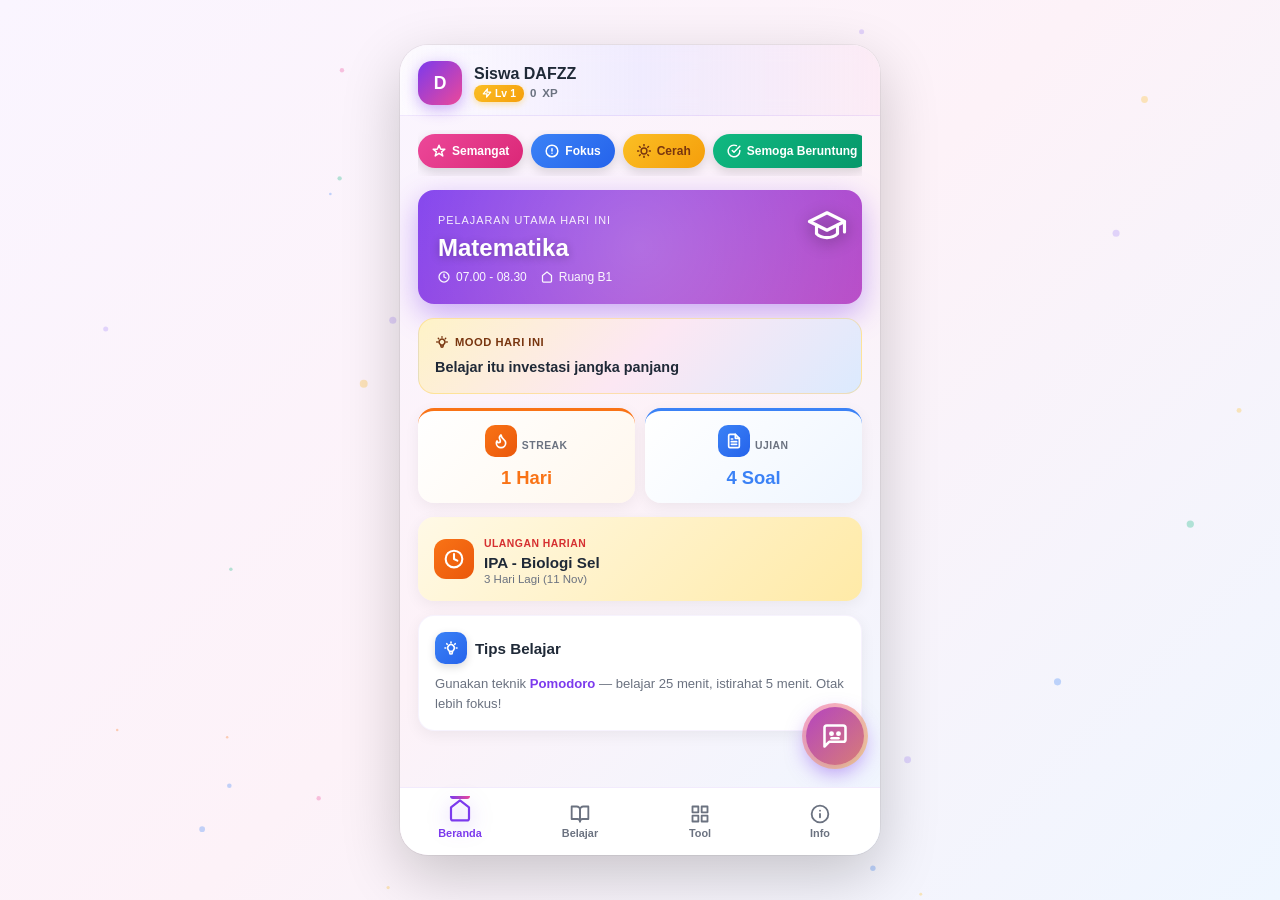
==== commit 7e823e5b: "Update index.html" ====
--- a/index.html
+++ b/index.html
@@ -57,7 +57,6 @@
         min-height: 100vh;
     }
 
-    /* Canvas particle FX */
     #fx-canvas {
         position: fixed;
         inset: 0;
@@ -66,7 +65,6 @@
         opacity: 0.5;
     }
 
-    /* App container */
     .app-container {
         width: 100%;
         max-width: 480px;
@@ -93,7 +91,6 @@
         }
     }
 
-    /* === SPLASH === */
     #splash {
         position: absolute;
         inset: 0;
@@ -137,7 +134,6 @@
     .splash h2 { margin-top: 20px; font-weight: 800; font-size: 1.5rem; letter-spacing: 1px; }
     .splash p { font-size: 0.75rem; opacity: 0.9; margin-top: 8px; }
 
-    /* === HEADER === */
     header {
         padding: 16px 18px 10px;
         display: flex;
@@ -148,6 +144,7 @@
         border-bottom: 1px solid rgba(124,58,237,0.1);
         position: relative;
         z-index: 5;
+        flex-shrink: 0;
     }
 
     .user-profile { display: flex; align-items: center; gap: 12px; }
@@ -185,12 +182,11 @@
         box-shadow: 0 2px 6px rgba(251,191,36,0.4);
     }
 
-    /* === CONTENT === */
     .content-area {
         flex: 1;
         overflow-y: auto;
         overflow-x: hidden;
-        padding: 14px 18px 100px;
+        padding: 14px 18px 30px;
         scroll-behavior: smooth;
         position: relative;
         z-index: 2;
@@ -212,7 +208,6 @@
         to { opacity: 1; transform: translateY(0); }
     }
 
-    /* === CARDS === */
     .card {
         background: var(--card-bg);
         border-radius: var(--radius-md);
@@ -228,7 +223,6 @@
         box-shadow: var(--shadow);
     }
 
-    /* Main Lesson Card */
     .card-main {
         background: linear-gradient(135deg, #7c3aed 0%, #ec4899 100%);
         background-size: 200% 200%;
@@ -287,7 +281,6 @@
         position: relative;
     }
 
-    /* Grid */
     .grid-2 { display: grid; grid-template-columns: 1fr 1fr; gap: 10px; }
 
     .stat-card {
@@ -326,7 +319,6 @@
         75% { transform: translateY(-4px) rotate(8deg); }
     }
 
-    /* Fun strip */
     .fun-strip {
         display: flex;
         gap: 8px;
@@ -391,7 +383,6 @@
         line-height: 1.4;
     }
 
-    /* Schedule */
     .schedule-item {
         display: flex;
         align-items: center;
@@ -440,7 +431,6 @@
     .schedule-content h4 { font-size: 0.88rem; font-weight: 800; margin-bottom: 3px; }
     .schedule-content p { font-size: 0.72rem; color: var(--text-sub); line-height: 1.4; }
 
-    /* Calendar */
     .calendar-container {
         background: white;
         border-radius: var(--radius-md);
@@ -533,7 +523,6 @@
     .legend-dot.ulangan { background: linear-gradient(135deg, #fef3c7, #fde68a); border: 1px solid #fbbf24; }
     .legend-dot.today { background: linear-gradient(135deg, #7c3aed, #ec4899); }
 
-    /* Tool Grid */
     .grid-tools {
         display: grid;
         grid-template-columns: repeat(2, 1fr);
@@ -598,7 +587,6 @@
     .tool-card:hover svg { transform: scale(1.15) rotate(-5deg); }
     .tool-card h4 { font-size: 0.82rem; font-weight: 800; }
 
-    /* 18 warna */
     .tool-card[data-tool="kalkulator"] { background: linear-gradient(135deg, #667eea, #764ba2); }
     .tool-card[data-tool="pomodoro"]   { background: linear-gradient(135deg, #f093fb, #f5576c); }
     .tool-card[data-tool="flashcard"]  { background: linear-gradient(135deg, #4facfe, #00f2fe); }
@@ -618,7 +606,6 @@
     .tool-card[data-tool="hujan"]      { background: linear-gradient(135deg, #4568dc, #b06ab3); }
     .tool-card[data-tool="ujian"]      { background: linear-gradient(135deg, #f857a6, #ff5858); }
 
-    /* Tab Nav */
     .tab-nav {
         display: flex; padding: 0 0 12px; gap: 8px; overflow-x: auto;
     }
@@ -648,7 +635,6 @@
 
     .tab-btn svg { width: 14px; height: 14px; }
 
-    /* Section Header */
     .section-header {
         display: flex; align-items: center; gap: 8px; margin-bottom: 12px;
     }
@@ -663,7 +649,6 @@
     }
     .icon-badge svg { width: 16px; height: 16px; }
 
-    /* Empty state */
     .empty-state {
         text-align: center;
         padding: 24px 20px;
@@ -684,7 +669,6 @@
         animation: emojiBounce 2s infinite;
     }
 
-    /* Input */
     input, textarea, select {
         width: 100%;
         padding: 10px 12px;
@@ -749,10 +733,10 @@
         display: flex; align-items: center; justify-content: center; gap: 6px;
     }
 
-    /* Bottom Nav */
+    /* Bottom Nav — FIXED with z-index 9999 */
     .bottom-nav {
         height: 68px;
-        background: rgba(255,255,255,0.95);
+        background: rgba(255,255,255,0.98);
         backdrop-filter: blur(20px);
         border-top: 1px solid rgba(124,58,237,0.1);
         display: flex;
@@ -760,7 +744,9 @@
         align-items: center;
         padding-bottom: env(safe-area-inset-bottom, 0);
         position: relative;
-        z-index: 10;
+        z-index: 9999;
+        flex-shrink: 0;
+        pointer-events: auto;
     }
 
     .nav-item {
@@ -776,6 +762,8 @@
         width: 25%; padding: 8px 0;
         transition: all 0.2s;
         position: relative;
+        pointer-events: auto;
+        z-index: 10000;
     }
 
     .nav-item svg { transition: transform 0.3s cubic-bezier(0.34, 1.56, 0.64, 1); }
@@ -789,6 +777,7 @@
         content: '';
         position: absolute;
         top: 0;
+        width: 20px;
         height: 3px;
         border-radius: 0 0 3px 3px;
         background: linear-gradient(90deg, #7c3aed, #ec4899);
@@ -799,7 +788,6 @@
         to { width: 20px; opacity: 1; }
     }
 
-    /* Modal */
     .modal {
         position: absolute; inset: 0;
         background: rgba(17, 12, 46, 0.55);
@@ -1014,11 +1002,11 @@
         border-radius: 10px; margin: 8px 0; background: var(--bg-main);
     }
 
-    /* Bot FAB */
+    /* Bot FAB — turunkan z-index supaya tidak blokir nav */
     .bot-fab {
         position: absolute;
         right: 16px;
-        bottom: 84px;
+        bottom: 90px;
         width: 58px; height: 58px;
         border-radius: 50%;
         background: linear-gradient(135deg, #7c3aed, #ec4899);
@@ -1029,7 +1017,7 @@
         cursor: pointer;
         box-shadow: 0 8px 20px rgba(124,58,237,0.5), 0 0 0 0 rgba(124,58,237,0.4);
         display: flex; align-items: center; justify-content: center;
-        z-index: 100;
+        z-index: 50;
         transition: transform 0.2s;
     }
     .bot-fab:hover { transform: scale(1.15); }
@@ -1055,7 +1043,6 @@
         50% { transform: scale(1.3); opacity: 0; }
     }
 
-    /* Info branding */
     .brand-card {
         background: linear-gradient(135deg, #1f2937 0%, #7c3aed 100%);
         color: white;
@@ -1149,7 +1136,6 @@
         margin-top: 8px;
     }
 
-    /* Mood + tips icons */
     .mood-icon, .tips-icon {
         display: inline-flex; align-items: center; justify-content: center;
         width: 28px; height: 28px; border-radius: 8px;
@@ -1517,19 +1503,19 @@
     </button>
 
     <nav class="bottom-nav">
-        <button class="nav-item active" onclick="switchMainView(event, 'view-beranda')">
+        <button class="nav-item active" onclick="switchMainView('view-beranda', this)">
             <svg width="20" height="20" viewBox="0 0 24 24" fill="none" stroke="currentColor" stroke-width="2.2" stroke-linecap="round" stroke-linejoin="round"><path d="M3 9l9-7 9 7v11a2 2 0 0 1-2 2H5a2 2 0 0 1-2-2z"/></svg>
             <span>Beranda</span>
         </button>
-        <button class="nav-item" onclick="switchMainView(event, 'view-belajar')">
+        <button class="nav-item" onclick="switchMainView('view-belajar', this)">
             <svg width="20" height="20" viewBox="0 0 24 24" fill="none" stroke="currentColor" stroke-width="2.2" stroke-linecap="round" stroke-linejoin="round"><path d="M2 3h6a4 4 0 0 1 4 4v14a3 3 0 0 0-3-3H2z"/><path d="M22 3h-6a4 4 0 0 0-4 4v14a3 3 0 0 1 3-3h7z"/></svg>
             <span>Belajar</span>
         </button>
-        <button class="nav-item" onclick="switchMainView(event, 'view-tool')">
+        <button class="nav-item" onclick="switchMainView('view-tool', this)">
             <svg width="20" height="20" viewBox="0 0 24 24" fill="none" stroke="currentColor" stroke-width="2.2" stroke-linecap="round" stroke-linejoin="round"><rect x="3" y="3" width="7" height="7"/><rect x="14" y="3" width="7" height="7"/><rect x="14" y="14" width="7" height="7"/><rect x="3" y="14" width="7" height="7"/></svg>
             <span>Tool</span>
         </button>
-        <button class="nav-item" onclick="switchMainView(event, 'view-info')">
+        <button class="nav-item" onclick="switchMainView('view-info', this)">
             <svg width="20" height="20" viewBox="0 0 24 24" fill="none" stroke="currentColor" stroke-width="2.2" stroke-linecap="round" stroke-linejoin="round"><circle cx="12" cy="12" r="10"/><line x1="12" y1="16" x2="12" y2="12"/><line x1="12" y1="8" x2="12.01" y2="8"/></svg>
             <span>Info</span>
         </button>
@@ -1687,13 +1673,15 @@
     document.getElementById('streak-val').innerText = state.streak;
 }
 
-function switchMainView(e, viewId) {
+function switchMainView(viewId, btn) {
     playBeep();
     document.querySelectorAll('.view').forEach(v => v.classList.remove('active'));
     document.querySelectorAll('.nav-item').forEach(n => n.classList.remove('active'));
-    document.getElementById(viewId).classList.add('active');
-    e.currentTarget.classList.add('active');
-    document.querySelector('.content-area').scrollTop = 0;
+    const targetView = document.getElementById(viewId);
+    if (targetView) targetView.classList.add('active');
+    if (btn) btn.classList.add('active');
+    const content = document.querySelector('.content-area');
+    if (content) content.scrollTop = 0;
 }
 
 function switchSubTab(e, tabId) {
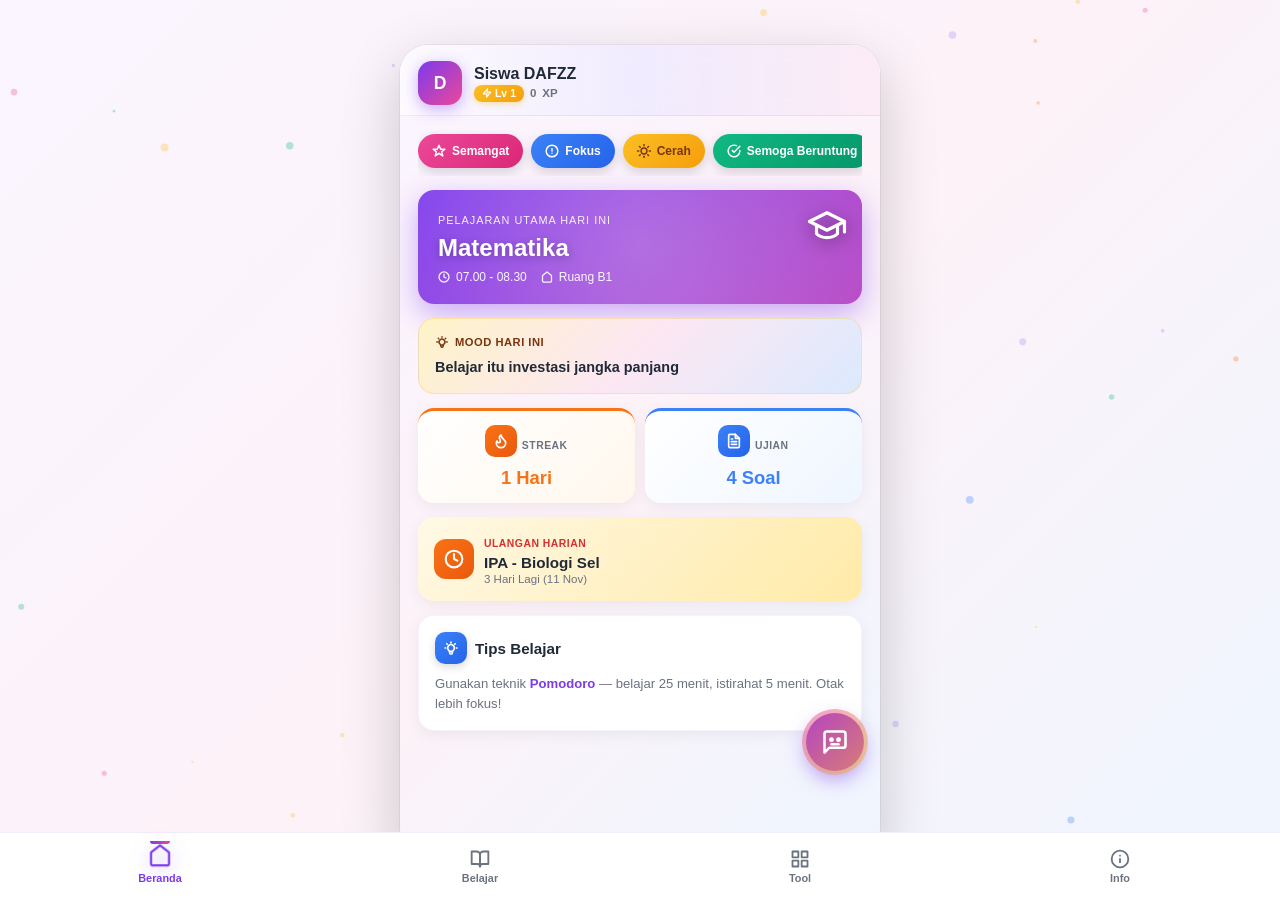
==== commit 61f8c731: "Update index.html" ====
--- a/index.html
+++ b/index.html
@@ -2779,6 +2779,74 @@
     }
 };
 
+/* =========================================================
+   VIVO 1820 FIX — dipasang setelah semua inisialisasi.
+   Cuma menambahkan setup ulang event & fallback untuk
+   browser lama. TIDAK mengubah TOOLS, state, atau UI.
+   ========================================================= */
+function applyVivoFix() {
+    try {
+        // 1. Paksa bottom-nav & nav-item bisa diklik
+        var nav = document.querySelector('.bottom-nav');
+        if (nav) {
+            nav.style.position = 'fixed';
+            nav.style.bottom = '0';
+            nav.style.left = '0';
+            nav.style.right = '0';
+            nav.style.zIndex = '999999';
+            nav.style.background = '#ffffff';
+            nav.style.display = 'flex';
+            nav.style.flexDirection = 'row';
+            nav.style.pointerEvents = 'auto';
+        }
+
+        // 2. Tiap nav-item: paksa pointer-event & pasang listener
+        //    eksplisit (untuk browser lama yang event bubbling-nya aneh)
+        var views = ['view-beranda', 'view-belajar', 'view-tool', 'view-info'];
+        var items = document.querySelectorAll('.nav-item');
+        for (var i = 0; i < items.length; i++) {
+            (function(idx) {
+                var btn = items[idx];
+                btn.style.pointerEvents = 'auto';
+                btn.style.zIndex = '1000000';
+                btn.style.visibility = 'visible';
+                btn.style.opacity = '1';
+                btn.style.cursor = 'pointer';
+
+                // Hapus onclick lama, ganti dengan yang lebih stabil
+                btn.onclick = null;
+                btn.addEventListener('click', function(ev) {
+                    ev.preventDefault();
+                    ev.stopPropagation();
+                    switchMainView(views[idx], btn);
+                }, true);
+            })(i);
+        }
+
+        // 3. FAB jangan nutupi nav
+        var fab = document.querySelector('.bot-fab');
+        if (fab) {
+            fab.style.zIndex = '50';
+            fab.style.bottom = '84px';
+        }
+
+        // 4. Content jangan overlap nav
+        var content = document.querySelector('.content-area');
+        if (content) content.style.paddingBottom = '90px';
+
+        console.log('[VIVO FIX] Nav & FAB di-reset untuk browser lama.');
+    } catch (e) {
+        console.warn('[VIVO FIX] Gagal apply:', e);
+    }
+}
+
+// Jalankan setelah DOM siap + delay sedikit untuk browser lambat
+setTimeout(applyVivoFix, 300);
+window.addEventListener('load', applyVivoFix);
+
+/* =========================================================
+   INIT
+   ========================================================= */
 window.onload = loadData;
 </script>
 </body>
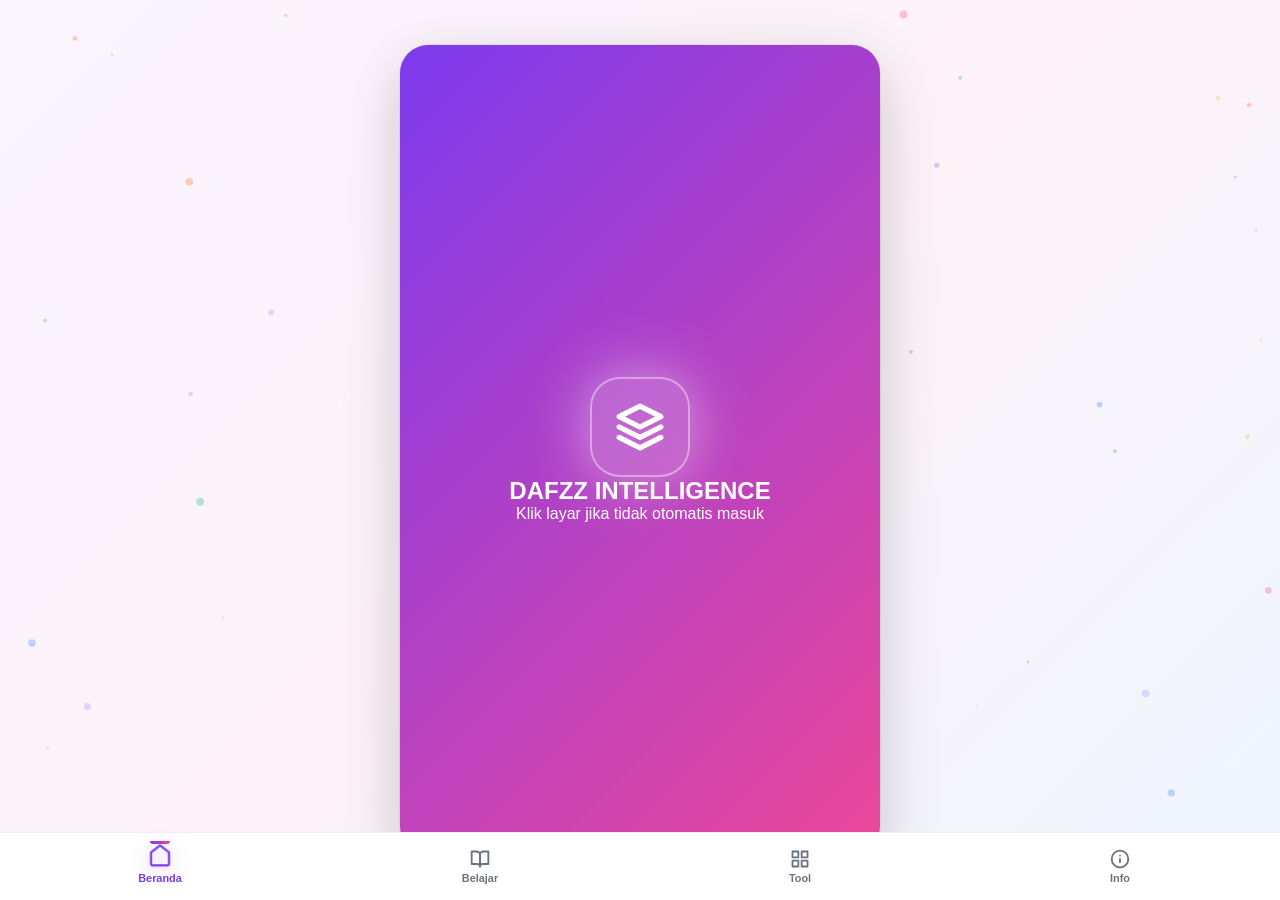
==== commit 99bb7d4d: "Update index.html" ====
--- a/index.html
+++ b/index.html
@@ -2847,6 +2847,120 @@
 /* =========================================================
    INIT
    ========================================================= */
+/* =========================================================
+   REAL-TIME: Jam, Sapaan, Pelajaran Otomatis
+   ========================================================= */
+const JADWAL_HARIAN = {
+    1: { mapel: 'Matematika',      jam: '07.00 - 08.30', ruang: 'Ruang B1' },
+    2: { mapel: 'TIK',             jam: '07.00 - 08.30', ruang: 'Lab Komputer' },
+    3: { mapel: 'Matematika',      jam: '07.00 - 08.30', ruang: 'Ruang B1' },
+    4: { mapel: 'IPS',             jam: '07.00 - 08.30', ruang: 'Ruang B2' },
+    5: { mapel: 'Agama',           jam: '07.00 - 08.30', ruang: 'Ruang A1' },
+    6: { mapel: 'Ekstrakurikuler', jam: '07.00 - 09.00', ruang: 'Lapangan' }
+};
+
+function getGreeting(hour) {
+    if (hour >= 4 && hour < 11) return 'Selamat pagi';
+    if (hour >= 11 && hour < 15) return 'Selamat siang';
+    if (hour >= 15 && hour < 18) return 'Selamat sore';
+    return 'Selamat malam';
+}
+
+function updateLiveClock() {
+    const now = new Date();
+    const hh = String(now.getHours()).padStart(2, '0');
+    const mm = String(now.getMinutes()).padStart(2, '0');
+    const ss = String(now.getSeconds()).padStart(2, '0');
+
+    const clockEl = document.getElementById('live-clock');
+    if (clockEl) clockEl.innerText = hh + ':' + mm + ':' + ss;
+
+    const mapelEl = document.getElementById('beranda-mapel');
+    const jamEl = document.getElementById('beranda-jam');
+    const ruangEl = document.getElementById('beranda-ruang');
+
+    if (mapelEl && jamEl && ruangEl) {
+        const day = now.getDay();
+        const jadwal = JADWAL_HARIAN[day];
+        if (jadwal) {
+            mapelEl.innerText = jadwal.mapel;
+            jamEl.innerText = jadwal.jam;
+            ruangEl.innerText = jadwal.ruang;
+        } else {
+            mapelEl.innerText = 'Hari Libur';
+            jamEl.innerText = 'Tidak ada kelas';
+            ruangEl.innerText = '-';
+        }
+    }
+
+    const moodEl = document.getElementById('mood-text');
+    if (moodEl && !moodEl.dataset.greeted) {
+        const g = getGreeting(now.getHours());
+        moodEl.innerText = g + ', Siswa DAFZZ! ' + moodEl.innerText;
+        moodEl.dataset.greeted = '1';
+    }
+}
+
+setInterval(updateLiveClock, 1000);
+updateLiveClock();
+
+/* =========================================================
+   VIVO 1820 FIX
+   ========================================================= */
+function applyVivoFix() {
+    try {
+        var nav = document.querySelector('.bottom-nav');
+        if (nav) {
+            nav.style.position = 'fixed';
+            nav.style.bottom = '0';
+            nav.style.left = '0';
+            nav.style.right = '0';
+            nav.style.zIndex = '999999';
+            nav.style.background = '#ffffff';
+            nav.style.display = 'flex';
+            nav.style.flexDirection = 'row';
+            nav.style.pointerEvents = 'auto';
+        }
+
+        var views = ['view-beranda', 'view-belajar', 'view-tool', 'view-info'];
+        var items = document.querySelectorAll('.nav-item');
+        for (var i = 0; i < items.length; i++) {
+            (function(idx) {
+                var btn = items[idx];
+                btn.style.pointerEvents = 'auto';
+                btn.style.zIndex = '1000000';
+                btn.style.visibility = 'visible';
+                btn.style.opacity = '1';
+                btn.style.cursor = 'pointer';
+                btn.onclick = null;
+                btn.addEventListener('click', function(ev) {
+                    ev.preventDefault();
+                    ev.stopPropagation();
+                    switchMainView(views[idx], btn);
+                }, true);
+            })(i);
+        }
+
+        var fab = document.querySelector('.bot-fab');
+        if (fab) {
+            fab.style.zIndex = '50';
+            fab.style.bottom = '84px';
+        }
+
+        var content = document.querySelector('.content-area');
+        if (content) content.style.paddingBottom = '90px';
+
+        console.log('[VIVO FIX] Nav & FAB di-reset.');
+    } catch (e) {
+        console.warn('[VIVO FIX] Gagal:', e);
+    }
+}
+setTimeout(applyVivoFix, 300);
+window.addEventListener('load', applyVivoFix);
+
+/* =========================================================
+   INIT
+   ========================================================= */
 window.onload = loadData;
 </script>
 </body>
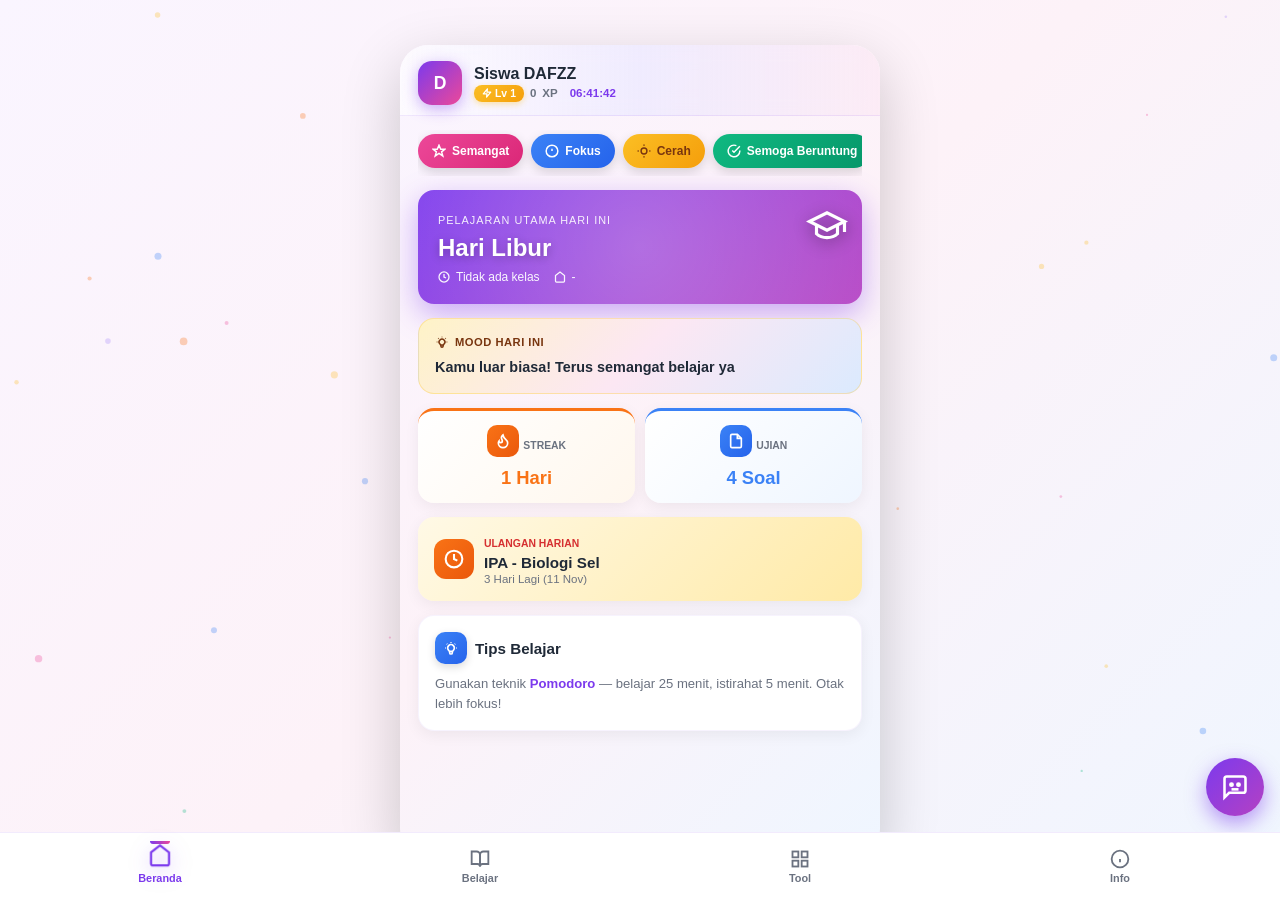
==== commit 90d29e0c: "Update index.html" ====
--- a/index.html
+++ b/index.html
@@ -31,381 +31,130 @@
         --radius-sm: 12px;
     }
 
-    * {
-        box-sizing: border-box;
-        margin: 0;
-        padding: 0;
-        font-family: -apple-system, BlinkMacSystemFont, 'Segoe UI', Roboto, sans-serif;
-        -webkit-tap-highlight-color: transparent;
-    }
-
-    button, .nav-item, .tab-btn, .tool-card, header, .bottom-nav, .modal-title, .icon-badge, .chip {
-        user-select: none;
-    }
-
-    html, body {
-        height: 100%;
-        overflow: hidden;
-    }
-
-    body {
-        background: var(--bg-gradient);
-        background-attachment: fixed;
-        color: var(--text-main);
-        display: flex;
-        justify-content: center;
-        min-height: 100vh;
-    }
-
-    #fx-canvas {
-        position: fixed;
-        inset: 0;
-        pointer-events: none;
-        z-index: 0;
-        opacity: 0.5;
-    }
+    * { box-sizing: border-box; margin: 0; padding: 0; font-family: -apple-system, BlinkMacSystemFont, 'Segoe UI', Roboto, sans-serif; -webkit-tap-highlight-color: transparent; }
+    button, .nav-item, .tab-btn, .tool-card, header, .bottom-nav, .modal-title, .icon-badge, .chip { user-select: none; }
+    html, body { height: 100%; overflow: hidden; }
+    body { background: var(--bg-gradient); background-attachment: fixed; color: var(--text-main); display: flex; justify-content: center; min-height: 100vh; }
+
+    #fx-canvas { position: fixed; inset: 0; pointer-events: none; z-index: 0; opacity: 0.5; }
 
     .app-container {
-        width: 100%;
-        max-width: 480px;
-        height: 100vh;
-        height: 100dvh;
-        background: var(--bg-gradient);
-        position: relative;
-        overflow: hidden;
-        display: flex;
-        flex-direction: column;
-        z-index: 1;
+        width: 100%; max-width: 480px; height: 100vh; height: 100dvh;
+        background: var(--bg-gradient); position: relative; overflow: hidden;
+        display: flex; flex-direction: column; z-index: 1;
     }
 
     @media (min-width: 600px) {
-        body {
-            align-items: center;
-            padding: 20px;
-        }
-        .app-container {
-            height: 90vh;
-            max-height: 850px;
-            border-radius: 28px;
-            box-shadow: 0 20px 60px rgba(0,0,0,0.2), 0 0 0 1px rgba(0,0,0,0.05);
-        }
+        body { align-items: center; padding: 20px; }
+        .app-container { height: 90vh; max-height: 850px; border-radius: 28px; box-shadow: 0 20px 60px rgba(0,0,0,0.2); }
     }
 
     #splash {
-        position: absolute;
-        inset: 0;
-        background: linear-gradient(135deg, #7c3aed 0%, #ec4899 50%, #fbbf24 100%);
-        background-size: 200% 200%;
-        animation: gradientMove 4s ease infinite;
-        z-index: 9999;
-        display: flex;
-        flex-direction: column;
-        align-items: center;
-        justify-content: center;
-        color: white;
-        cursor: pointer;
-        transition: opacity 0.5s ease;
-    }
-
-    @keyframes gradientMove {
-        0%, 100% { background-position: 0% 50%; }
-        50% { background-position: 100% 50%; }
-    }
+        position: absolute; inset: 0; background: linear-gradient(135deg, #7c3aed 0%, #ec4899 50%, #fbbf24 100%);
+        background-size: 200% 200%; animation: gradientMove 4s ease infinite;
+        z-index: 9999; display: flex; flex-direction: column; align-items: center; justify-content: center;
+        color: white; cursor: pointer; transition: opacity 0.5s ease;
+    }
+
+    @keyframes gradientMove { 0%, 100% { background-position: 0% 50%; } 50% { background-position: 100% 50%; } }
 
     .splash-logo {
-        width: 100px;
-        height: 100px;
-        background: rgba(255, 255, 255, 0.2);
-        backdrop-filter: blur(10px);
-        border: 2px solid rgba(255,255,255,0.4);
-        border-radius: 30px;
-        display: flex;
-        align-items: center;
-        justify-content: center;
-        animation: pulse 1.5s infinite ease-in-out;
-        box-shadow: 0 0 60px rgba(255,255,255,0.5);
-    }
-
-    @keyframes pulse {
-        0%, 100% { transform: scale(1); }
-        50% { transform: scale(1.12); }
-    }
-
+        width: 100px; height: 100px; background: rgba(255, 255, 255, 0.2);
+        backdrop-filter: blur(10px); border: 2px solid rgba(255,255,255,0.4); border-radius: 30px;
+        display: flex; align-items: center; justify-content: center;
+        animation: pulse 1.5s infinite ease-in-out; box-shadow: 0 0 60px rgba(255,255,255,0.5);
+    }
+
+    @keyframes pulse { 0%, 100% { transform: scale(1); } 50% { transform: scale(1.12); } }
     .splash h2 { margin-top: 20px; font-weight: 800; font-size: 1.5rem; letter-spacing: 1px; }
     .splash p { font-size: 0.75rem; opacity: 0.9; margin-top: 8px; }
 
     header {
-        padding: 16px 18px 10px;
-        display: flex;
-        justify-content: space-between;
-        align-items: center;
+        padding: 16px 18px 10px; display: flex; justify-content: space-between; align-items: center;
         background: linear-gradient(90deg, rgba(255,255,255,0.6) 0%, rgba(237,233,254,0.8) 50%, rgba(252,231,243,0.6) 100%);
-        backdrop-filter: blur(10px);
-        border-bottom: 1px solid rgba(124,58,237,0.1);
-        position: relative;
-        z-index: 5;
-        flex-shrink: 0;
+        backdrop-filter: blur(10px); border-bottom: 1px solid rgba(124,58,237,0.1);
+        position: relative; z-index: 5; flex-shrink: 0;
     }
 
     .user-profile { display: flex; align-items: center; gap: 12px; }
-
     .avatar {
-        width: 44px;
-        height: 44px;
-        border-radius: 14px;
+        width: 44px; height: 44px; border-radius: 14px;
         background: linear-gradient(135deg, #7c3aed, #ec4899, #fbbf24);
-        background-size: 200% 200%;
-        animation: gradientMove 3s ease infinite;
-        display: flex;
-        align-items: center;
-        justify-content: center;
-        color: white;
-        font-weight: 800;
-        font-size: 1.1rem;
-        box-shadow: 0 4px 15px rgba(124, 58, 237, 0.4);
-        position: relative;
+        background-size: 200% 200%; animation: gradientMove 3s ease infinite;
+        display: flex; align-items: center; justify-content: center;
+        color: white; font-weight: 800; font-size: 1.1rem;
+        box-shadow: 0 4px 15px rgba(124, 58, 237, 0.4); position: relative;
     }
 
     .user-info h2 { font-size: 1rem; font-weight: 800; color: var(--text-main); }
     .user-info p { font-size: 0.72rem; color: var(--text-sub); font-weight: 600; margin-top: 2px; display: flex; align-items: center; gap: 6px; }
 
     .xp-badge {
-        background: linear-gradient(135deg, #fbbf24, #f59e0b);
-        color: white;
-        padding: 3px 8px;
-        border-radius: 8px;
-        font-weight: 800;
-        font-size: 0.65rem;
-        display: inline-flex;
-        align-items: center;
-        gap: 3px;
-        box-shadow: 0 2px 6px rgba(251,191,36,0.4);
-    }
+        background: linear-gradient(135deg, #fbbf24, #f59e0b); color: white;
+        padding: 3px 8px; border-radius: 8px; font-weight: 800; font-size: 0.65rem;
+        display: inline-flex; align-items: center; gap: 3px; box-shadow: 0 2px 6px rgba(251,191,36,0.4);
+    }
+
+    #live-clock { font-weight: 800; color: #7c3aed; margin-left: 6px; }
 
     .content-area {
-        flex: 1;
-        overflow-y: auto;
-        overflow-x: hidden;
-        padding: 14px 18px 30px;
-        scroll-behavior: smooth;
-        position: relative;
-        z-index: 2;
-    }
-
+        flex: 1; overflow-y: auto; overflow-x: hidden; padding: 14px 18px 30px;
+        scroll-behavior: smooth; position: relative; z-index: 2;
+    }
     .content-area::-webkit-scrollbar { width: 4px; }
-    .content-area::-webkit-scrollbar-thumb {
-        background: rgba(124, 58, 237, 0.3); border-radius: 2px;
-    }
+    .content-area::-webkit-scrollbar-thumb { background: rgba(124, 58, 237, 0.3); border-radius: 2px; }
 
     .view { display: none; }
-    .view.active {
-        display: block;
-        animation: fadeSlideIn 0.5s cubic-bezier(0.34, 1.56, 0.64, 1);
-    }
-
-    @keyframes fadeSlideIn {
-        from { opacity: 0; transform: translateY(20px); }
-        to { opacity: 1; transform: translateY(0); }
-    }
-
-    .card {
-        background: var(--card-bg);
-        border-radius: var(--radius-md);
-        padding: 16px;
-        margin-bottom: 14px;
-        box-shadow: var(--shadow-sm);
-        border: 1px solid rgba(124,58,237,0.06);
-        transition: transform 0.25s, box-shadow 0.25s;
-    }
-
-    .card:hover {
-        transform: translateY(-3px);
-        box-shadow: var(--shadow);
-    }
+    .view.active { display: block; animation: fadeSlideIn 0.5s cubic-bezier(0.34, 1.56, 0.64, 1); }
+    @keyframes fadeSlideIn { from { opacity: 0; transform: translateY(20px); } to { opacity: 1; transform: translateY(0); } }
+
+    .card { background: var(--card-bg); border-radius: var(--radius-md); padding: 16px; margin-bottom: 14px; box-shadow: var(--shadow-sm); border: 1px solid rgba(124,58,237,0.06); transition: transform 0.25s, box-shadow 0.25s; }
+    .card:hover { transform: translateY(-3px); box-shadow: var(--shadow); }
 
     .card-main {
-        background: linear-gradient(135deg, #7c3aed 0%, #ec4899 100%);
-        background-size: 200% 200%;
-        animation: gradientMove 5s ease infinite;
-        color: white;
-        position: relative;
-        overflow: hidden;
-        border: none;
-        padding: 20px;
-        box-shadow: 0 10px 30px rgba(124,58,237,0.4);
-    }
-
-    .card-main::before {
-        content: '';
-        position: absolute;
-        inset: -50%;
-        background: radial-gradient(circle, rgba(255,255,255,0.25) 0%, transparent 70%);
-        animation: shine 4s ease-in-out infinite;
-        pointer-events: none;
-    }
-
-    @keyframes shine {
-        0%, 100% { transform: scale(1) rotate(0deg); opacity: 0.3; }
-        50% { transform: scale(1.2) rotate(180deg); opacity: 0.6; }
-    }
-
-    .grad-cap {
-        position: absolute;
-        top: 14px;
-        right: 14px;
-        animation: capFloat 3s ease-in-out infinite;
-        filter: drop-shadow(0 4px 8px rgba(0,0,0,0.4));
-        z-index: 2;
-    }
-
-    @keyframes capFloat {
-        0%, 100% { transform: translateY(0) rotate(-10deg) scale(1); }
-        50% { transform: translateY(-10px) rotate(10deg) scale(1.1); }
-    }
-
-    .card-main h2 {
-        font-size: 1.5rem;
-        margin-top: 6px;
-        font-weight: 800;
-        text-shadow: 0 2px 8px rgba(0,0,0,0.25);
-        position: relative;
-    }
-
-    .card-main p {
-        font-size: 0.75rem;
-        opacity: 0.95;
-        margin-top: 8px;
-        display: flex;
-        align-items: center;
-        gap: 6px;
-        position: relative;
-    }
+        background: linear-gradient(135deg, #7c3aed 0%, #ec4899 100%); background-size: 200% 200%;
+        animation: gradientMove 5s ease infinite; color: white; position: relative; overflow: hidden;
+        border: none; padding: 20px; box-shadow: 0 10px 30px rgba(124,58,237,0.4);
+    }
+    .card-main::before { content: ''; position: absolute; inset: -50%; background: radial-gradient(circle, rgba(255,255,255,0.25) 0%, transparent 70%); animation: shine 4s ease-in-out infinite; pointer-events: none; }
+    @keyframes shine { 0%, 100% { transform: scale(1) rotate(0deg); opacity: 0.3; } 50% { transform: scale(1.2) rotate(180deg); opacity: 0.6; } }
+
+    .grad-cap { position: absolute; top: 14px; right: 14px; animation: capFloat 3s ease-in-out infinite; filter: drop-shadow(0 4px 8px rgba(0,0,0,0.4)); z-index: 2; }
+    @keyframes capFloat { 0%, 100% { transform: translateY(0) rotate(-10deg) scale(1); } 50% { transform: translateY(-10px) rotate(10deg) scale(1.1); } }
+
+    .card-main h2 { font-size: 1.5rem; margin-top: 6px; font-weight: 800; text-shadow: 0 2px 8px rgba(0,0,0,0.25); position: relative; }
+    .card-main p { font-size: 0.75rem; opacity: 0.95; margin-top: 8px; display: flex; align-items: center; gap: 6px; position: relative; }
 
     .grid-2 { display: grid; grid-template-columns: 1fr 1fr; gap: 10px; }
 
-    .stat-card {
-        background: var(--card-bg);
-        border-radius: var(--radius-md);
-        padding: 14px 10px;
-        text-align: center;
-        box-shadow: var(--shadow-sm);
-        border-top: 3px solid;
-        transition: transform 0.25s;
-        position: relative;
-        overflow: hidden;
-    }
-
+    .stat-card { background: var(--card-bg); border-radius: var(--radius-md); padding: 14px 10px; text-align: center; box-shadow: var(--shadow-sm); border-top: 3px solid; transition: transform 0.25s; position: relative; overflow: hidden; }
     .stat-card:hover { transform: translateY(-4px) scale(1.02); }
     .stat-card.streak { border-top-color: #f97316; background: linear-gradient(135deg, #fff 0%, #fff7ed 100%); }
     .stat-card.exam { border-top-color: #3b82f6; background: linear-gradient(135deg, #fff 0%, #eff6ff 100%); }
 
-    .stat-icon {
-        display: inline-flex;
-        align-items: center;
-        justify-content: center;
-        width: 32px;
-        height: 32px;
-        border-radius: 10px;
-        margin-bottom: 6px;
-        color: white;
-    }
-
+    .stat-icon { display: inline-flex; align-items: center; justify-content: center; width: 32px; height: 32px; border-radius: 10px; margin-bottom: 6px; color: white; }
     .stat-icon.streak { background: linear-gradient(135deg, #f97316, #ea580c); animation: emojiBounce 2s ease-in-out infinite; }
     .stat-icon.exam { background: linear-gradient(135deg, #3b82f6, #2563eb); animation: emojiBounce 2s ease-in-out infinite 0.3s; }
-
-    @keyframes emojiBounce {
-        0%, 100% { transform: translateY(0) rotate(0); }
-        25% { transform: translateY(-4px) rotate(-8deg); }
-        75% { transform: translateY(-4px) rotate(8deg); }
-    }
-
-    .fun-strip {
-        display: flex;
-        gap: 8px;
-        margin-bottom: 14px;
-        overflow-x: auto;
-        padding: 4px 0 8px;
-    }
+    @keyframes emojiBounce { 0%, 100% { transform: translateY(0) rotate(0); } 25% { transform: translateY(-4px) rotate(-8deg); } 75% { transform: translateY(-4px) rotate(8deg); } }
+
+    .fun-strip { display: flex; gap: 8px; margin-bottom: 14px; overflow-x: auto; padding: 4px 0 8px; }
     .fun-strip::-webkit-scrollbar { height: 3px; }
     .fun-strip::-webkit-scrollbar-thumb { background: rgba(124,58,237,0.3); border-radius: 2px; }
-
-    .fun-pill {
-        padding: 10px 14px;
-        border-radius: 20px;
-        font-size: 0.75rem;
-        font-weight: 700;
-        white-space: nowrap;
-        color: white;
-        box-shadow: 0 4px 12px rgba(0,0,0,0.15);
-        animation: floatY 4s ease-in-out infinite;
-        flex-shrink: 0;
-        display: flex;
-        align-items: center;
-        gap: 6px;
-    }
+    .fun-pill { padding: 10px 14px; border-radius: 20px; font-size: 0.75rem; font-weight: 700; white-space: nowrap; color: white; box-shadow: 0 4px 12px rgba(0,0,0,0.15); animation: floatY 4s ease-in-out infinite; flex-shrink: 0; display: flex; align-items: center; gap: 6px; }
     .fun-pill:nth-child(1) { background: linear-gradient(135deg, #ec4899, #db2777); animation-delay: 0s; }
     .fun-pill:nth-child(2) { background: linear-gradient(135deg, #3b82f6, #2563eb); animation-delay: 0.5s; }
     .fun-pill:nth-child(3) { background: linear-gradient(135deg, #fbbf24, #f59e0b); animation-delay: 1s; color: #78350f; }
     .fun-pill:nth-child(4) { background: linear-gradient(135deg, #10b981, #059669); animation-delay: 1.5s; }
     .fun-pill:nth-child(5) { background: linear-gradient(135deg, #8b5cf6, #7c3aed); animation-delay: 2s; }
-
-    @keyframes floatY {
-        0%, 100% { transform: translateY(0); }
-        50% { transform: translateY(-3px); }
-    }
-
-    .mood-card {
-        background: linear-gradient(135deg, #fef3c7 0%, #fce7f3 50%, #dbeafe 100%);
-        border-radius: var(--radius-md);
-        padding: 16px;
-        margin-bottom: 14px;
-        position: relative;
-        overflow: hidden;
-        border: 1px solid rgba(251,191,36,0.3);
-    }
-
-    .mood-title {
-        font-size: 0.7rem;
-        font-weight: 800;
-        color: #78350f;
-        text-transform: uppercase;
-        letter-spacing: 0.5px;
-        display: flex;
-        align-items: center;
-        gap: 6px;
-    }
-
-    .mood-text {
-        font-size: 0.9rem;
-        font-weight: 700;
-        color: var(--text-main);
-        margin-top: 8px;
-        line-height: 1.4;
-    }
-
-    .schedule-item {
-        display: flex;
-        align-items: center;
-        gap: 12px;
-        padding: 12px 14px;
-        border-radius: 14px;
-        margin-bottom: 8px;
-        background: white;
-        box-shadow: var(--shadow-sm);
-        transition: transform 0.2s;
-        position: relative;
-        overflow: hidden;
-    }
-
-    .schedule-item::before {
-        content: '';
-        position: absolute;
-        left: 0; top: 0; bottom: 0;
-        width: 5px;
-    }
-
+    @keyframes floatY { 0%, 100% { transform: translateY(0); } 50% { transform: translateY(-3px); } }
+
+    .mood-card { background: linear-gradient(135deg, #fef3c7 0%, #fce7f3 50%, #dbeafe 100%); border-radius: var(--radius-md); padding: 16px; margin-bottom: 14px; position: relative; overflow: hidden; border: 1px solid rgba(251,191,36,0.3); }
+    .mood-title { font-size: 0.7rem; font-weight: 800; color: #78350f; text-transform: uppercase; letter-spacing: 0.5px; display: flex; align-items: center; gap: 6px; }
+    .mood-text { font-size: 0.9rem; font-weight: 700; color: var(--text-main); margin-top: 8px; line-height: 1.4; }
+
+    .schedule-item { display: flex; align-items: center; gap: 12px; padding: 12px 14px; border-radius: 14px; margin-bottom: 8px; background: white; box-shadow: var(--shadow-sm); transition: transform 0.2s; position: relative; overflow: hidden; }
+    .schedule-item::before { content: ''; position: absolute; left: 0; top: 0; bottom: 0; width: 5px; }
     .schedule-item:hover { transform: translateX(4px); }
-
     .schedule-item.senin::before { background: #ef4444; }
     .schedule-item.selasa::before { background: #f97316; }
     .schedule-item.rabu::before { background: #fbbf24; }
@@ -413,13 +162,7 @@
     .schedule-item.jumat::before { background: #3b82f6; }
     .schedule-item.sabtu::before { background: #8b5cf6; }
 
-    .schedule-day-badge {
-        width: 44px; height: 44px; border-radius: 12px;
-        display: flex; align-items: center; justify-content: center;
-        font-weight: 800; font-size: 0.7rem; color: white; flex-shrink: 0;
-        box-shadow: 0 4px 10px rgba(0,0,0,0.15);
-    }
-
+    .schedule-day-badge { width: 44px; height: 44px; border-radius: 12px; display: flex; align-items: center; justify-content: center; font-weight: 800; font-size: 0.7rem; color: white; flex-shrink: 0; box-shadow: 0 4px 10px rgba(0,0,0,0.15); }
     .senin .schedule-day-badge { background: linear-gradient(135deg, #ef4444, #dc2626); }
     .selasa .schedule-day-badge { background: linear-gradient(135deg, #f97316, #ea580c); }
     .rabu .schedule-day-badge { background: linear-gradient(135deg, #fbbf24, #f59e0b); }
@@ -431,158 +174,40 @@
     .schedule-content h4 { font-size: 0.88rem; font-weight: 800; margin-bottom: 3px; }
     .schedule-content p { font-size: 0.72rem; color: var(--text-sub); line-height: 1.4; }
 
-    .calendar-container {
-        background: white;
-        border-radius: var(--radius-md);
-        padding: 14px;
-        box-shadow: var(--shadow-sm);
-        margin-bottom: 14px;
-    }
-
-    .calendar-header {
-        display: flex;
-        justify-content: space-between;
-        align-items: center;
-        margin-bottom: 12px;
-    }
-
-    .calendar-title {
-        font-size: 0.95rem;
-        font-weight: 800;
-        color: var(--primary);
-    }
-
+    .calendar-container { background: white; border-radius: var(--radius-md); padding: 14px; box-shadow: var(--shadow-sm); margin-bottom: 14px; }
+    .calendar-header { display: flex; justify-content: space-between; align-items: center; margin-bottom: 12px; }
+    .calendar-title { font-size: 0.95rem; font-weight: 800; color: var(--primary); }
     .calendar-nav { display: flex; gap: 6px; }
-    .calendar-nav button {
-        width: 30px; height: 30px; border-radius: 10px;
-        border: none; background: var(--primary-soft);
-        color: var(--primary); font-weight: 800; cursor: pointer;
-        font-size: 0.9rem; transition: all 0.2s;
-    }
+    .calendar-nav button { width: 30px; height: 30px; border-radius: 10px; border: none; background: var(--primary-soft); color: var(--primary); font-weight: 800; cursor: pointer; font-size: 0.9rem; transition: all 0.2s; }
     .calendar-nav button:hover { background: var(--primary); color: white; transform: scale(1.1); }
-
-    .calendar-weekdays {
-        display: grid;
-        grid-template-columns: repeat(7, 1fr);
-        gap: 3px; margin-bottom: 6px;
-    }
-
-    .calendar-weekdays div {
-        text-align: center; font-size: 0.7rem; font-weight: 800;
-        color: var(--text-sub); padding: 4px 0;
-    }
-
+    .calendar-weekdays { display: grid; grid-template-columns: repeat(7, 1fr); gap: 3px; margin-bottom: 6px; }
+    .calendar-weekdays div { text-align: center; font-size: 0.7rem; font-weight: 800; color: var(--text-sub); padding: 4px 0; }
     .calendar-weekdays div.sun { color: #ef4444; }
     .calendar-weekdays div.sat { color: #3b82f6; }
-
-    .calendar-grid {
-        display: grid;
-        grid-template-columns: repeat(7, 1fr);
-        gap: 3px;
-    }
-
-    .calendar-day {
-        aspect-ratio: 1;
-        display: flex; align-items: center; justify-content: center;
-        font-size: 0.75rem; font-weight: 700;
-        border-radius: 8px; cursor: default;
-        position: relative; transition: transform 0.15s;
-    }
-
+    .calendar-grid { display: grid; grid-template-columns: repeat(7, 1fr); gap: 3px; }
+    .calendar-day { aspect-ratio: 1; display: flex; align-items: center; justify-content: center; font-size: 0.75rem; font-weight: 700; border-radius: 8px; cursor: default; position: relative; transition: transform 0.15s; }
     .calendar-day:hover { transform: scale(1.15); }
     .calendar-day.other { color: #d1d5db; }
-    .calendar-day.today {
-        background: linear-gradient(135deg, #7c3aed, #ec4899);
-        color: white;
-        box-shadow: 0 3px 10px rgba(124,58,237,0.5);
-        animation: todayPulse 2s infinite;
-    }
-    @keyframes todayPulse {
-        0%, 100% { box-shadow: 0 3px 10px rgba(124,58,237,0.5); }
-        50% { box-shadow: 0 3px 20px rgba(124,58,237,0.8); }
-    }
-    .calendar-day.libur {
-        background: linear-gradient(135deg, #fee2e2, #fecaca);
-        color: #b91c1c;
-        border: 1px solid #f87171;
-    }
-    .calendar-day.ulangan {
-        background: linear-gradient(135deg, #fef3c7, #fde68a);
-        color: #92400e;
-        border: 1px solid #fbbf24;
-    }
-
-    .calendar-legend {
-        display: flex; gap: 12px; margin-top: 10px;
-        flex-wrap: wrap; font-size: 0.68rem; color: var(--text-sub);
-        font-weight: 600;
-    }
+    .calendar-day.today { background: linear-gradient(135deg, #7c3aed, #ec4899); color: white; box-shadow: 0 3px 10px rgba(124,58,237,0.5); animation: todayPulse 2s infinite; }
+    @keyframes todayPulse { 0%, 100% { box-shadow: 0 3px 10px rgba(124,58,237,0.5); } 50% { box-shadow: 0 3px 20px rgba(124,58,237,0.8); } }
+    .calendar-day.libur { background: linear-gradient(135deg, #fee2e2, #fecaca); color: #b91c1c; border: 1px solid #f87171; }
+    .calendar-day.ulangan { background: linear-gradient(135deg, #fef3c7, #fde68a); color: #92400e; border: 1px solid #fbbf24; }
+
+    .calendar-legend { display: flex; gap: 12px; margin-top: 10px; flex-wrap: wrap; font-size: 0.68rem; color: var(--text-sub); font-weight: 600; }
     .calendar-legend span { display: flex; align-items: center; gap: 4px; }
     .legend-dot { width: 10px; height: 10px; border-radius: 3px; display: inline-block; }
     .legend-dot.libur { background: linear-gradient(135deg, #fee2e2, #fecaca); border: 1px solid #f87171; }
     .legend-dot.ulangan { background: linear-gradient(135deg, #fef3c7, #fde68a); border: 1px solid #fbbf24; }
     .legend-dot.today { background: linear-gradient(135deg, #7c3aed, #ec4899); }
 
-    .grid-tools {
-        display: grid;
-        grid-template-columns: repeat(2, 1fr);
-        gap: 12px;
-    }
-
-    .tool-card {
-        border-radius: var(--radius-md);
-        padding: 14px;
-        display: flex; flex-direction: column; gap: 8px;
-        cursor: pointer;
-        transition: transform 0.3s cubic-bezier(0.34, 1.56, 0.64, 1), box-shadow 0.25s;
-        border: none; position: relative; overflow: hidden;
-        color: white; animation: toolPop 0.5s cubic-bezier(0.34, 1.56, 0.64, 1) backwards;
-        box-shadow: 0 4px 12px rgba(0,0,0,0.15);
-    }
-
-    .tool-card:nth-child(1) { animation-delay: 0.03s; }
-    .tool-card:nth-child(2) { animation-delay: 0.06s; }
-    .tool-card:nth-child(3) { animation-delay: 0.09s; }
-    .tool-card:nth-child(4) { animation-delay: 0.12s; }
-    .tool-card:nth-child(5) { animation-delay: 0.15s; }
-    .tool-card:nth-child(6) { animation-delay: 0.18s; }
-    .tool-card:nth-child(7) { animation-delay: 0.21s; }
-    .tool-card:nth-child(8) { animation-delay: 0.24s; }
-    .tool-card:nth-child(9) { animation-delay: 0.27s; }
-    .tool-card:nth-child(10) { animation-delay: 0.30s; }
-    .tool-card:nth-child(11) { animation-delay: 0.33s; }
-    .tool-card:nth-child(12) { animation-delay: 0.36s; }
-    .tool-card:nth-child(13) { animation-delay: 0.39s; }
-    .tool-card:nth-child(14) { animation-delay: 0.42s; }
-    .tool-card:nth-child(15) { animation-delay: 0.45s; }
-    .tool-card:nth-child(16) { animation-delay: 0.48s; }
-    .tool-card:nth-child(17) { animation-delay: 0.51s; }
-    .tool-card:nth-child(18) { animation-delay: 0.54s; }
-
-    @keyframes toolPop {
-        from { opacity: 0; transform: scale(0.7) translateY(20px); }
-        to { opacity: 1; transform: scale(1) translateY(0); }
-    }
-
-    .tool-card::before {
-        content: '';
-        position: absolute; top: -50%; left: -50%;
-        width: 200%; height: 200%;
-        background: radial-gradient(circle, rgba(255,255,255,0.35) 0%, transparent 60%);
-        transform: translateX(-100%);
-        transition: transform 0.7s;
-        pointer-events: none;
-    }
-
+    .grid-tools { display: grid; grid-template-columns: repeat(2, 1fr); gap: 12px; }
+    .tool-card { border-radius: var(--radius-md); padding: 14px; display: flex; flex-direction: column; gap: 8px; cursor: pointer; transition: transform 0.3s cubic-bezier(0.34, 1.56, 0.64, 1), box-shadow 0.25s; border: none; position: relative; overflow: hidden; color: white; animation: toolPop 0.5s cubic-bezier(0.34, 1.56, 0.64, 1) backwards; box-shadow: 0 4px 12px rgba(0,0,0,0.15); }
+    .tool-card:nth-child(1) { animation-delay: 0.03s; } .tool-card:nth-child(2) { animation-delay: 0.06s; } .tool-card:nth-child(3) { animation-delay: 0.09s; } .tool-card:nth-child(4) { animation-delay: 0.12s; } .tool-card:nth-child(5) { animation-delay: 0.15s; } .tool-card:nth-child(6) { animation-delay: 0.18s; } .tool-card:nth-child(7) { animation-delay: 0.21s; } .tool-card:nth-child(8) { animation-delay: 0.24s; } .tool-card:nth-child(9) { animation-delay: 0.27s; } .tool-card:nth-child(10) { animation-delay: 0.30s; } .tool-card:nth-child(11) { animation-delay: 0.33s; } .tool-card:nth-child(12) { animation-delay: 0.36s; } .tool-card:nth-child(13) { animation-delay: 0.39s; } .tool-card:nth-child(14) { animation-delay: 0.42s; } .tool-card:nth-child(15) { animation-delay: 0.45s; } .tool-card:nth-child(16) { animation-delay: 0.48s; } .tool-card:nth-child(17) { animation-delay: 0.51s; } .tool-card:nth-child(18) { animation-delay: 0.54s; }
+    @keyframes toolPop { from { opacity: 0; transform: scale(0.7) translateY(20px); } to { opacity: 1; transform: scale(1) translateY(0); } }
+    .tool-card::before { content: ''; position: absolute; top: -50%; left: -50%; width: 200%; height: 200%; background: radial-gradient(circle, rgba(255,255,255,0.35) 0%, transparent 60%); transform: translateX(-100%); transition: transform 0.7s; pointer-events: none; }
     .tool-card:hover::before { transform: translateX(100%); }
-
-    .tool-card:hover {
-        transform: translateY(-6px) scale(1.04);
-        box-shadow: 0 15px 30px rgba(0,0,0,0.3);
-    }
-
+    .tool-card:hover { transform: translateY(-6px) scale(1.04); box-shadow: 0 15px 30px rgba(0,0,0,0.3); }
     .tool-card:active { transform: scale(0.96); }
-
     .tool-card svg { filter: drop-shadow(0 2px 4px rgba(0,0,0,0.2)); transition: transform 0.3s; }
     .tool-card:hover svg { transform: scale(1.15) rotate(-5deg); }
     .tool-card h4 { font-size: 0.82rem; font-weight: 800; }
@@ -606,544 +231,110 @@
     .tool-card[data-tool="hujan"]      { background: linear-gradient(135deg, #4568dc, #b06ab3); }
     .tool-card[data-tool="ujian"]      { background: linear-gradient(135deg, #f857a6, #ff5858); }
 
-    .tab-nav {
-        display: flex; padding: 0 0 12px; gap: 8px; overflow-x: auto;
-    }
+    .tab-nav { display: flex; padding: 0 0 12px; gap: 8px; overflow-x: auto; }
     .tab-nav::-webkit-scrollbar { height: 0; }
-
-    .tab-btn {
-        padding: 8px 14px;
-        border-radius: 20px;
-        background: white;
-        border: 1px solid rgba(124,58,237,0.1);
-        font-size: 0.78rem;
-        font-weight: 800;
-        color: var(--text-sub);
-        cursor: pointer;
-        white-space: nowrap;
-        transition: all 0.2s;
-        box-shadow: 0 2px 6px rgba(0,0,0,0.04);
-        display: flex; align-items: center; gap: 5px;
-    }
-
-    .tab-btn.active {
-        background: linear-gradient(135deg, #7c3aed, #ec4899);
-        color: white;
-        box-shadow: 0 4px 12px rgba(124,58,237,0.4);
-        transform: scale(1.05);
-    }
-
+    .tab-btn { padding: 8px 14px; border-radius: 20px; background: white; border: 1px solid rgba(124,58,237,0.1); font-size: 0.78rem; font-weight: 800; color: var(--text-sub); cursor: pointer; white-space: nowrap; transition: all 0.2s; box-shadow: 0 2px 6px rgba(0,0,0,0.04); display: flex; align-items: center; gap: 5px; }
+    .tab-btn.active { background: linear-gradient(135deg, #7c3aed, #ec4899); color: white; box-shadow: 0 4px 12px rgba(124,58,237,0.4); transform: scale(1.05); }
     .tab-btn svg { width: 14px; height: 14px; }
 
-    .section-header {
-        display: flex; align-items: center; gap: 8px; margin-bottom: 12px;
-    }
-    .section-header h3 {
-        font-size: 1.05rem; font-weight: 800; color: var(--text-main);
-    }
-    .icon-badge {
-        width: 32px; height: 32px; border-radius: 10px;
-        display: flex; align-items: center; justify-content: center;
-        color: white;
-        box-shadow: 0 3px 8px rgba(0,0,0,0.15);
-    }
+    .section-header { display: flex; align-items: center; gap: 8px; margin-bottom: 12px; }
+    .section-header h3 { font-size: 1.05rem; font-weight: 800; color: var(--text-main); }
+    .icon-badge { width: 32px; height: 32px; border-radius: 10px; display: flex; align-items: center; justify-content: center; color: white; box-shadow: 0 3px 8px rgba(0,0,0,0.15); }
     .icon-badge svg { width: 16px; height: 16px; }
 
-    .empty-state {
-        text-align: center;
-        padding: 24px 20px;
-        color: var(--text-sub);
-        font-size: 0.85rem;
-        background: white;
-        border-radius: var(--radius-md);
-        border: 2px dashed rgba(124,58,237,0.15);
-    }
-    .empty-state .icon-wrap {
-        display: inline-flex;
-        width: 48px; height: 48px;
-        border-radius: 16px;
-        background: linear-gradient(135deg, #ede9fe, #fce7f3);
-        align-items: center; justify-content: center;
-        color: var(--primary);
-        margin-bottom: 10px;
-        animation: emojiBounce 2s infinite;
-    }
-
-    input, textarea, select {
-        width: 100%;
-        padding: 10px 12px;
-        margin: 8px 0;
-        border: 1.5px solid #e5e7eb;
-        border-radius: 12px;
-        font-size: 0.9rem;
-        font-family: inherit;
-        color: var(--text-main);
-        background: white;
-        transition: border-color 0.2s, box-shadow 0.2s;
-    }
-    input:focus, textarea:focus, select:focus {
-        outline: none;
-        border-color: var(--primary-light);
-        box-shadow: 0 0 0 3px rgba(167,139,250,0.15);
-    }
+    .empty-state { text-align: center; padding: 24px 20px; color: var(--text-sub); font-size: 0.85rem; background: white; border-radius: var(--radius-md); border: 2px dashed rgba(124,58,237,0.15); }
+    .empty-state .icon-wrap { display: inline-flex; width: 48px; height: 48px; border-radius: 16px; background: linear-gradient(135deg, #ede9fe, #fce7f3); align-items: center; justify-content: center; color: var(--primary); margin-bottom: 10px; animation: emojiBounce 2s infinite; }
+
+    input, textarea, select { width: 100%; padding: 10px 12px; margin: 8px 0; border: 1.5px solid #e5e7eb; border-radius: 12px; font-size: 0.9rem; font-family: inherit; color: var(--text-main); background: white; transition: border-color 0.2s, box-shadow 0.2s; }
+    input:focus, textarea:focus, select:focus { outline: none; border-color: var(--primary-light); box-shadow: 0 0 0 3px rgba(167,139,250,0.15); }
     textarea { min-height: 90px; resize: vertical; }
 
-    .btn-main {
-        width: 100%;
-        padding: 12px;
-        background: linear-gradient(135deg, #7c3aed, #ec4899);
-        background-size: 200% 200%;
-        animation: gradientMove 3s ease infinite;
-        color: white;
-        border: none;
-        border-radius: 12px;
-        font-weight: 800;
-        font-size: 0.9rem;
-        cursor: pointer;
-        transition: transform 0.15s;
-        box-shadow: 0 4px 12px rgba(124,58,237,0.4);
-        display: flex; align-items: center; justify-content: center; gap: 6px;
-    }
+    .btn-main { width: 100%; padding: 12px; background: linear-gradient(135deg, #7c3aed, #ec4899); background-size: 200% 200%; animation: gradientMove 3s ease infinite; color: white; border: none; border-radius: 12px; font-weight: 800; font-size: 0.9rem; cursor: pointer; transition: transform 0.15s; box-shadow: 0 4px 12px rgba(124,58,237,0.4); display: flex; align-items: center; justify-content: center; gap: 6px; }
     .btn-main:active { transform: scale(0.97); }
-
-    .btn-secondary {
-        width: 100%;
-        padding: 10px;
-        background: white;
-        color: var(--text-main);
-        border: 1.5px solid #e5e7eb;
-        border-radius: 12px;
-        font-weight: 700;
-        margin-top: 8px;
-        cursor: pointer;
-        font-size: 0.85rem;
-        display: flex; align-items: center; justify-content: center; gap: 6px;
-    }
-    .btn-danger {
-        width: 100%;
-        padding: 10px;
-        background: #fef2f2;
-        color: var(--accent-red);
-        border: none;
-        border-radius: 12px;
-        font-weight: 700;
-        margin-top: 8px;
-        cursor: pointer;
-        font-size: 0.85rem;
-        display: flex; align-items: center; justify-content: center; gap: 6px;
-    }
-
-    /* Bottom Nav — FIXED with z-index 9999 */
-    .bottom-nav {
-        height: 68px;
-        background: rgba(255,255,255,0.98);
-        backdrop-filter: blur(20px);
-        border-top: 1px solid rgba(124,58,237,0.1);
-        display: flex;
-        justify-content: space-around;
-        align-items: center;
-        padding-bottom: env(safe-area-inset-bottom, 0);
-        position: relative;
-        z-index: 9999;
-        flex-shrink: 0;
-        pointer-events: auto;
-    }
-
-    .nav-item {
-        display: flex;
-        flex-direction: column;
-        align-items: center;
-        gap: 3px;
-        background: none; border: none;
-        color: var(--text-sub);
-        font-size: 0.68rem;
-        font-weight: 800;
-        cursor: pointer;
-        width: 25%; padding: 8px 0;
-        transition: all 0.2s;
-        position: relative;
-        pointer-events: auto;
-        z-index: 10000;
-    }
-
+    .btn-secondary { width: 100%; padding: 10px; background: white; color: var(--text-main); border: 1.5px solid #e5e7eb; border-radius: 12px; font-weight: 700; margin-top: 8px; cursor: pointer; font-size: 0.85rem; display: flex; align-items: center; justify-content: center; gap: 6px; }
+    .btn-danger { width: 100%; padding: 10px; background: #fef2f2; color: var(--accent-red); border: none; border-radius: 12px; font-weight: 700; margin-top: 8px; cursor: pointer; font-size: 0.85rem; display: flex; align-items: center; justify-content: center; gap: 6px; }
+
+    .bottom-nav { height: 68px; background: rgba(255,255,255,0.98); border-top: 1px solid rgba(124,58,237,0.1); display: flex; justify-content: space-around; align-items: center; padding-bottom: env(safe-area-inset-bottom, 0); position: fixed; bottom: 0; left: 0; right: 0; z-index: 999999; flex-shrink: 0; pointer-events: auto; }
+    .nav-item { display: flex; flex-direction: column; align-items: center; gap: 3px; background: none; border: none; color: var(--text-sub); font-size: 0.68rem; font-weight: 800; cursor: pointer; width: 25%; padding: 8px 0; transition: all 0.2s; position: relative; pointer-events: auto; z-index: 1000000; }
     .nav-item svg { transition: transform 0.3s cubic-bezier(0.34, 1.56, 0.64, 1); }
-
     .nav-item.active { color: var(--primary); }
-    .nav-item.active svg {
-        transform: scale(1.2) translateY(-3px);
-        filter: drop-shadow(0 3px 8px rgba(124,58,237,0.5));
-    }
-    .nav-item.active::before {
-        content: '';
-        position: absolute;
-        top: 0;
-        width: 20px;
-        height: 3px;
-        border-radius: 0 0 3px 3px;
-        background: linear-gradient(90deg, #7c3aed, #ec4899);
-        animation: navIndicator 0.3s ease forwards;
-    }
-    @keyframes navIndicator {
-        from { width: 0; opacity: 0; }
-        to { width: 20px; opacity: 1; }
-    }
-
-    .modal {
-        position: absolute; inset: 0;
-        background: rgba(17, 12, 46, 0.55);
-        backdrop-filter: blur(6px);
-        z-index: 2000;
-        display: none;
-        align-items: center;
-        justify-content: center;
-        padding: 16px;
-    }
+    .nav-item.active svg { transform: scale(1.2) translateY(-3px); filter: drop-shadow(0 3px 8px rgba(124,58,237,0.5)); }
+    .nav-item.active::before { content: ''; position: absolute; top: 0; height: 3px; border-radius: 0 0 3px 3px; background: linear-gradient(90deg, #7c3aed, #ec4899); animation: navIndicator 0.3s ease forwards; }
+    @keyframes navIndicator { from { width: 0; opacity: 0; } to { width: 20px; opacity: 1; } }
+
+    .modal { position: fixed; inset: 0; background: rgba(17, 12, 46, 0.55); z-index: 2000; display: none; align-items: center; justify-content: center; padding: 16px; }
     .modal.show { display: flex; }
-
-    .modal-content {
-        background: white;
-        border-radius: var(--radius-lg);
-        width: 100%; max-width: 400px;
-        padding: 20px;
-        max-height: 85vh;
-        overflow-y: auto;
-        animation: slideUpModal 0.4s cubic-bezier(0.34, 1.56, 0.64, 1);
-        box-shadow: 0 20px 60px rgba(0,0,0,0.4);
-    }
-    @keyframes slideUpModal {
-        from { opacity: 0; transform: translateY(40px) scale(0.9); }
-        to { opacity: 1; transform: translateY(0) scale(1); }
-    }
-
+    .modal-content { background: white; border-radius: var(--radius-lg); width: 100%; max-width: 400px; padding: 20px; max-height: 85vh; overflow-y: auto; animation: slideUpModal 0.4s cubic-bezier(0.34, 1.56, 0.64, 1); box-shadow: 0 20px 60px rgba(0,0,0,0.4); }
+    @keyframes slideUpModal { from { opacity: 0; transform: translateY(40px) scale(0.9); } to { opacity: 1; transform: translateY(0) scale(1); } }
     .modal-tool-title { font-size: 1.1rem; font-weight: 800; margin-bottom: 4px; }
     .modal-tool-sub { font-size: 0.75rem; color: var(--text-sub); margin-bottom: 14px; }
 
-    .toast {
-        position: absolute;
-        bottom: 90px; left: 50%;
-        transform: translateX(-50%) translateY(10px);
-        background: linear-gradient(135deg, #1f2937, #7c3aed);
-        color: white;
-        padding: 10px 18px;
-        border-radius: 20px;
-        font-size: 0.8rem;
-        font-weight: 700;
-        z-index: 3000;
-        opacity: 0;
-        transition: all 0.3s;
-        pointer-events: none;
-        white-space: nowrap;
-        box-shadow: 0 8px 20px rgba(0,0,0,0.3);
-    }
+    .toast { position: fixed; bottom: 90px; left: 50%; transform: translateX(-50%) translateY(10px); background: linear-gradient(135deg, #1f2937, #7c3aed); color: white; padding: 10px 18px; border-radius: 20px; font-size: 0.8rem; font-weight: 700; z-index: 3000; opacity: 0; transition: all 0.3s; pointer-events: none; white-space: nowrap; box-shadow: 0 8px 20px rgba(0,0,0,0.3); }
     .toast.show { opacity: 1; transform: translateX(-50%) translateY(0); }
 
-    .result-box {
-        background: linear-gradient(135deg, #ede9fe, #fce7f3);
-        padding: 14px;
-        border-radius: 12px;
-        margin: 10px 0;
-        font-weight: 800;
-        color: var(--primary);
-        text-align: center;
-        font-size: 1rem;
-        border: 1px solid rgba(124,58,237,0.1);
-    }
-
-    .list-item {
-        display: flex; justify-content: space-between; align-items: center;
-        padding: 10px 12px;
-        background: linear-gradient(135deg, #faf5ff, #fdf2f8);
-        border-radius: 10px;
-        margin-bottom: 8px;
-        font-size: 0.85rem;
-        gap: 8px;
-        border: 1px solid rgba(124,58,237,0.08);
-    }
-    .list-item .del-btn {
-        background: none; border: none; color: var(--accent-red);
-        font-size: 0.7rem; font-weight: 800; padding: 4px 8px;
-        border-radius: 6px; cursor: pointer;
-    }
-    .list-item .del-btn:hover { background: #fff0ee; }
-
-    .calc-display {
-        background: linear-gradient(135deg, #1f2937, #111827);
-        color: #fbbf24;
-        padding: 16px;
-        border-radius: 12px;
-        text-align: right;
-        font-size: 1.6rem;
-        font-weight: 800;
-        margin-bottom: 10px;
-        min-height: 60px;
-        display: flex;
-        align-items: center; justify-content: flex-end;
-        word-break: break-all;
-        box-shadow: inset 0 2px 8px rgba(0,0,0,0.3);
-    }
+    .result-box { background: linear-gradient(135deg, #ede9fe, #fce7f3); padding: 14px; border-radius: 12px; margin: 10px 0; font-weight: 800; color: var(--primary); text-align: center; font-size: 1rem; border: 1px solid rgba(124,58,237,0.1); }
+    .list-item { display: flex; justify-content: space-between; align-items: center; padding: 10px 12px; background: linear-gradient(135deg, #faf5ff, #fdf2f8); border-radius: 10px; margin-bottom: 8px; font-size: 0.85rem; gap: 8px; border: 1px solid rgba(124,58,237,0.08); }
+    .list-item .del-btn { background: none; border: none; color: var(--accent-red); font-size: 0.7rem; font-weight: 800; padding: 4px 8px; border-radius: 6px; cursor: pointer; }
+
+    .calc-display { background: linear-gradient(135deg, #1f2937, #111827); color: #fbbf24; padding: 16px; border-radius: 12px; text-align: right; font-size: 1.6rem; font-weight: 800; margin-bottom: 10px; min-height: 60px; display: flex; align-items: center; justify-content: flex-end; word-break: break-all; }
     .calc-grid { display: grid; grid-template-columns: repeat(4, 1fr); gap: 6px; }
-    .calc-btn {
-        padding: 14px 4px;
-        background: linear-gradient(135deg, #faf5ff, #f3e8ff);
-        border: none; border-radius: 10px;
-        font-size: 1rem; font-weight: 800;
-        color: var(--text-main); transition: transform 0.1s;
-        cursor: pointer;
-    }
+    .calc-btn { padding: 14px 4px; background: linear-gradient(135deg, #faf5ff, #f3e8ff); border: none; border-radius: 10px; font-size: 1rem; font-weight: 800; color: var(--text-main); transition: transform 0.1s; cursor: pointer; }
     .calc-btn:active { transform: scale(0.94); }
     .calc-btn.op { background: linear-gradient(135deg, #ede9fe, #ddd6fe); color: var(--primary); }
     .calc-btn.eq { background: linear-gradient(135deg, #7c3aed, #ec4899); color: white; }
     .calc-btn.clear { background: linear-gradient(135deg, #fee2e2, #fecaca); color: var(--accent-red); }
 
-    .timer-display {
-        text-align: center; font-size: 2.8rem; font-weight: 900;
-        color: var(--text-main); padding: 16px 0;
-        font-variant-numeric: tabular-nums;
-        text-shadow: 0 2px 8px rgba(124,58,237,0.15);
-    }
-    .timer-display.running {
-        background: linear-gradient(135deg, #7c3aed, #ec4899);
-        background-clip: text; -webkit-background-clip: text;
-        -webkit-text-fill-color: transparent;
-        animation: gradientMove 3s ease infinite;
-        background-size: 200% 200%;
-    }
+    .timer-display { text-align: center; font-size: 2.8rem; font-weight: 900; color: var(--text-main); padding: 16px 0; text-shadow: 0 2px 8px rgba(124,58,237,0.15); }
+    .timer-display.running { background: linear-gradient(135deg, #7c3aed, #ec4899); background-clip: text; -webkit-background-clip: text; -webkit-text-fill-color: transparent; animation: gradientMove 3s ease infinite; background-size: 200% 200%; }
     .timer-presets { display: flex; gap: 6px; margin-bottom: 12px; }
-    .timer-presets button {
-        flex: 1; padding: 8px;
-        background: white; border: 1.5px solid #e5e7eb;
-        border-radius: 10px; font-size: 0.8rem; font-weight: 700;
-        color: var(--text-sub); cursor: pointer;
-    }
-    .timer-presets button.active {
-        background: linear-gradient(135deg, #7c3aed, #ec4899);
-        color: white; border-color: transparent;
-    }
-
-    .flashcard {
-        background: linear-gradient(135deg, #7c3aed, #ec4899, #fbbf24);
-        background-size: 200% 200%;
-        animation: gradientMove 5s ease infinite;
-        color: white;
-        padding: 30px 20px;
-        border-radius: var(--radius-md);
-        text-align: center;
-        min-height: 140px;
-        display: flex; align-items: center; justify-content: center;
-        font-size: 1.05rem; font-weight: 700;
-        margin-bottom: 12px;
-        cursor: pointer;
-        line-height: 1.4;
-        word-break: break-word;
-        box-shadow: 0 8px 20px rgba(124,58,237,0.4);
-    }
-
-    .quiz-option {
-        display: block; width: 100%; text-align: left;
-        padding: 12px; margin: 6px 0;
-        background: white;
-        border: 2px solid #e5e7eb;
-        border-radius: 10px;
-        font-size: 0.85rem; color: var(--text-main);
-        cursor: pointer; transition: all 0.15s;
-        font-family: inherit;
-    }
+    .timer-presets button { flex: 1; padding: 8px; background: white; border: 1.5px solid #e5e7eb; border-radius: 10px; font-size: 0.8rem; font-weight: 700; color: var(--text-sub); cursor: pointer; }
+    .timer-presets button.active { background: linear-gradient(135deg, #7c3aed, #ec4899); color: white; border-color: transparent; }
+
+    .flashcard { background: linear-gradient(135deg, #7c3aed, #ec4899, #fbbf24); background-size: 200% 200%; animation: gradientMove 5s ease infinite; color: white; padding: 30px 20px; border-radius: var(--radius-md); text-align: center; min-height: 140px; display: flex; align-items: center; justify-content: center; font-size: 1.05rem; font-weight: 700; margin-bottom: 12px; cursor: pointer; line-height: 1.4; word-break: break-word; box-shadow: 0 8px 20px rgba(124,58,237,0.4); }
+
+    .quiz-option { display: block; width: 100%; text-align: left; padding: 12px; margin: 6px 0; background: white; border: 2px solid #e5e7eb; border-radius: 10px; font-size: 0.85rem; color: var(--text-main); cursor: pointer; transition: all 0.15s; font-family: inherit; }
     .quiz-option.selected { border-color: var(--primary); background: var(--primary-soft); }
     .quiz-option.correct { border-color: #10b981; background: #d1fae5; }
     .quiz-option.wrong { border-color: var(--accent-red); background: #fee2e2; }
 
-    .check-item {
-        display: flex; align-items: center; gap: 10px;
-        padding: 10px 12px;
-        background: linear-gradient(135deg, #faf5ff, #fdf2f8);
-        border-radius: 10px; margin-bottom: 6px; font-size: 0.85rem;
-        border: 1px solid rgba(124,58,237,0.08);
-        cursor: pointer;
-    }
+    .check-item { display: flex; align-items: center; gap: 10px; padding: 10px 12px; background: linear-gradient(135deg, #faf5ff, #fdf2f8); border-radius: 10px; margin-bottom: 6px; font-size: 0.85rem; border: 1px solid rgba(124,58,237,0.08); cursor: pointer; }
     .check-item input { width: auto; margin: 0; accent-color: var(--primary); transform: scale(1.3); }
     .check-item.done label { text-decoration: line-through; color: var(--text-sub); }
 
     .element-grid { display: grid; grid-template-columns: repeat(4, 1fr); gap: 4px; }
-    .element-cell {
-        background: linear-gradient(135deg, #faf5ff, #fdf2f8);
-        padding: 6px 2px; border-radius: 8px;
-        text-align: center; cursor: pointer; transition: all 0.15s;
-        border: 1px solid rgba(124,58,237,0.06);
-    }
-    .element-cell:hover {
-        background: linear-gradient(135deg, #ede9fe, #fce7f3);
-        transform: scale(1.08);
-    }
+    .element-cell { background: linear-gradient(135deg, #faf5ff, #fdf2f8); padding: 6px 2px; border-radius: 8px; text-align: center; cursor: pointer; transition: all 0.15s; border: 1px solid rgba(124,58,237,0.06); }
+    .element-cell:hover { background: linear-gradient(135deg, #ede9fe, #fce7f3); transform: scale(1.08); }
     .element-cell .num { color: var(--text-sub); font-size: 0.55rem; }
     .element-cell .sym { font-weight: 900; color: var(--primary); font-size: 0.95rem; display: block; }
     .element-cell .name { color: var(--text-sub); font-size: 0.6rem; }
 
     .volume-row { display: flex; align-items: center; gap: 10px; margin: 10px 0; }
     .volume-row input[type="range"] { flex: 1; margin: 0; }
-
     .day-tab { display: flex; gap: 4px; margin-bottom: 10px; overflow-x: auto; }
     .day-tab::-webkit-scrollbar { height: 0; }
-    .day-tab button {
-        padding: 7px 12px;
-        background: white;
-        border: 1.5px solid #e5e7eb;
-        border-radius: 10px;
-        font-size: 0.75rem; font-weight: 700;
-        color: var(--text-sub); white-space: nowrap; cursor: pointer;
-    }
-    .day-tab button.active {
-        background: linear-gradient(135deg, #7c3aed, #ec4899);
-        color: white; border-color: transparent;
-        box-shadow: 0 4px 10px rgba(124,58,237,0.3);
-    }
-
-    .file-preview {
-        width: 100%; max-height: 260px; object-fit: contain;
-        border-radius: 10px; margin: 8px 0; background: var(--bg-main);
-    }
-
-    /* Bot FAB — turunkan z-index supaya tidak blokir nav */
-    .bot-fab {
-        position: absolute;
-        right: 16px;
-        bottom: 90px;
-        width: 58px; height: 58px;
-        border-radius: 50%;
-        background: linear-gradient(135deg, #7c3aed, #ec4899);
-        background-size: 200% 200%;
-        animation: gradientMove 3s ease infinite, fabBounce 3s ease-in-out infinite;
-        color: white;
-        border: none;
-        cursor: pointer;
-        box-shadow: 0 8px 20px rgba(124,58,237,0.5), 0 0 0 0 rgba(124,58,237,0.4);
-        display: flex; align-items: center; justify-content: center;
-        z-index: 50;
-        transition: transform 0.2s;
-    }
+    .day-tab button { padding: 7px 12px; background: white; border: 1.5px solid #e5e7eb; border-radius: 10px; font-size: 0.75rem; font-weight: 700; color: var(--text-sub); white-space: nowrap; cursor: pointer; }
+    .day-tab button.active { background: linear-gradient(135deg, #7c3aed, #ec4899); color: white; border-color: transparent; box-shadow: 0 4px 10px rgba(124,58,237,0.3); }
+    .file-preview { width: 100%; max-height: 260px; object-fit: contain; border-radius: 10px; margin: 8px 0; background: var(--bg-main); }
+
+    .bot-fab { position: fixed; right: 16px; bottom: 84px; width: 58px; height: 58px; border-radius: 50%; background: linear-gradient(135deg, #7c3aed, #ec4899); background-size: 200% 200%; animation: gradientMove 3s ease infinite, fabBounce 3s ease-in-out infinite; color: white; border: none; cursor: pointer; box-shadow: 0 8px 20px rgba(124,58,237,0.5); display: flex; align-items: center; justify-content: center; z-index: 50; transition: transform 0.2s; }
     .bot-fab:hover { transform: scale(1.15); }
     .bot-fab:active { transform: scale(0.92); }
-
-    @keyframes fabBounce {
-        0%, 100% { transform: translateY(0); }
-        50% { transform: translateY(-8px); }
-    }
-
-    .bot-fab::before {
-        content: '';
-        position: absolute;
-        inset: -4px;
-        border-radius: 50%;
-        background: linear-gradient(135deg, #ec4899, #fbbf24);
-        z-index: -1;
-        opacity: 0.5;
-        animation: fabRing 2s ease-in-out infinite;
-    }
-    @keyframes fabRing {
-        0%, 100% { transform: scale(1); opacity: 0.5; }
-        50% { transform: scale(1.3); opacity: 0; }
-    }
-
-    .brand-card {
-        background: linear-gradient(135deg, #1f2937 0%, #7c3aed 100%);
-        color: white;
-        padding: 24px 20px;
-        border-radius: var(--radius-md);
-        margin-bottom: 14px;
-        text-align: center;
-        position: relative;
-        overflow: hidden;
-    }
-    .brand-card::before {
-        content: '';
-        position: absolute; inset: -50%;
-        background: radial-gradient(circle, rgba(236,72,153,0.3) 0%, transparent 70%);
-        animation: shine 4s ease-in-out infinite;
-        pointer-events: none;
-    }
-    .brand-card h3 {
-        font-size: 1.1rem; font-weight: 800; margin-bottom: 12px;
-        color: white; position: relative;
-    }
-    .brand-credit {
-        font-size: 0.95rem; font-weight: 600; letter-spacing: 1px;
-        position: relative; line-height: 1.6;
-    }
-    .brand-credit .name {
-        background: linear-gradient(135deg, #fbbf24, #ec4899, #a78bfa);
-        background-size: 200% 200%;
-        animation: gradientMove 3s ease infinite;
-        -webkit-background-clip: text; -webkit-text-fill-color: transparent;
-        background-clip: text;
-        font-weight: 800;
-        font-size: 1.1rem;
-        display: inline-block;
-        margin-top: 4px;
-    }
-    .brand-credit .version {
-        font-size: 0.7rem; opacity: 0.8; margin-top: 10px;
-        font-weight: 500; letter-spacing: 0;
-    }
-
-    .project-link {
-        display: flex; align-items: center; gap: 10px;
-        padding: 12px 14px;
-        background: white;
-        border-radius: 12px;
-        margin-bottom: 8px;
-        text-decoration: none;
-        color: var(--text-main);
-        font-weight: 700;
-        font-size: 0.85rem;
-        box-shadow: var(--shadow-sm);
-        border-left: 4px solid;
-        transition: transform 0.2s, box-shadow 0.2s;
-    }
-    .project-link:hover {
-        transform: translateX(6px);
-        box-shadow: var(--shadow);
-    }
-    .project-link:nth-child(1) { border-left-color: #7c3aed; }
-    .project-link:nth-child(2) { border-left-color: #ec4899; }
-    .project-link:nth-child(3) { border-left-color: #fbbf24; }
-    .project-link:nth-child(4) { border-left-color: #10b981; }
-
-    .project-link .num {
-        width: 26px; height: 26px; border-radius: 8px;
-        background: linear-gradient(135deg, #ede9fe, #fce7f3);
-        color: var(--primary); font-weight: 800;
-        display: flex; align-items: center; justify-content: center;
-        font-size: 0.75rem; flex-shrink: 0;
-    }
-
-    .project-link .arrow {
-        margin-left: auto;
-        color: var(--primary);
-        opacity: 0.6;
-        transition: transform 0.2s;
-    }
+    @keyframes fabBounce { 0%, 100% { transform: translateY(0); } 50% { transform: translateY(-8px); } }
+
+    .brand-card { background: linear-gradient(135deg, #1f2937 0%, #7c3aed 100%); color: white; padding: 24px 20px; border-radius: var(--radius-md); margin-bottom: 14px; text-align: center; position: relative; overflow: hidden; }
+    .brand-card::before { content: ''; position: absolute; inset: -50%; background: radial-gradient(circle, rgba(236,72,153,0.3) 0%, transparent 70%); animation: shine 4s ease-in-out infinite; pointer-events: none; }
+    .brand-card h3 { font-size: 1.1rem; font-weight: 800; margin-bottom: 12px; color: white; position: relative; }
+    .brand-credit { font-size: 0.95rem; font-weight: 600; letter-spacing: 1px; position: relative; line-height: 1.6; }
+    .brand-credit .name { background: linear-gradient(135deg, #fbbf24, #ec4899, #a78bfa); background-size: 200% 200%; animation: gradientMove 3s ease infinite; -webkit-background-clip: text; -webkit-text-fill-color: transparent; background-clip: text; font-weight: 800; font-size: 1.1rem; display: inline-block; margin-top: 4px; }
+    .brand-credit .version { font-size: 0.7rem; opacity: 0.8; margin-top: 10px; font-weight: 500; letter-spacing: 0; }
+
+    .project-link { display: flex; align-items: center; gap: 10px; padding: 12px 14px; background: white; border-radius: 12px; margin-bottom: 8px; text-decoration: none; color: var(--text-main); font-weight: 700; font-size: 0.85rem; box-shadow: var(--shadow-sm); border-left: 4px solid; transition: transform 0.2s, box-shadow 0.2s; }
+    .project-link:hover { transform: translateX(6px); box-shadow: var(--shadow); }
+    .project-link:nth-child(1) { border-left-color: #7c3aed; } .project-link:nth-child(2) { border-left-color: #ec4899; } .project-link:nth-child(3) { border-left-color: #fbbf24; } .project-link:nth-child(4) { border-left-color: #10b981; }
+    .project-link .num { width: 26px; height: 26px; border-radius: 8px; background: linear-gradient(135deg, #ede9fe, #fce7f3); color: var(--primary); font-weight: 800; display: flex; align-items: center; justify-content: center; font-size: 0.75rem; flex-shrink: 0; }
+    .project-link .arrow { margin-left: auto; color: var(--primary); opacity: 0.6; transition: transform 0.2s; }
     .project-link:hover .arrow { transform: translateX(3px); opacity: 1; }
-
-    .coming-soon {
-        text-align: center;
-        padding: 20px;
-        background: linear-gradient(135deg, #fef3c7, #fce7f3);
-        border-radius: 12px;
-        font-weight: 800;
-        color: #78350f;
-        font-size: 0.9rem;
-        letter-spacing: 2px;
-        animation: pulse 2s infinite;
-        margin-top: 8px;
-    }
-
-    .mood-icon, .tips-icon {
-        display: inline-flex; align-items: center; justify-content: center;
-        width: 28px; height: 28px; border-radius: 8px;
-        background: linear-gradient(135deg, #fbbf24, #f59e0b);
-        color: white;
-        margin-right: 6px;
-        flex-shrink: 0;
-    }
+    .coming-soon { text-align: center; padding: 20px; background: linear-gradient(135deg, #fef3c7, #fce7f3); border-radius: 12px; font-weight: 800; color: #78350f; font-size: 0.9rem; letter-spacing: 2px; animation: pulse 2s infinite; margin-top: 8px; }
 </style>
 </head>
 <body>
@@ -1170,6 +361,7 @@
                         Lv <span id="lvl-val">1</span>
                     </span>
                     <span id="xp-val">0</span> XP
+                    <span id="live-clock">--:--:--</span>
                 </p>
             </div>
         </div>
@@ -1179,48 +371,30 @@
         <!-- BERANDA -->
         <div id="view-beranda" class="view active">
             <div class="fun-strip">
-                <span class="fun-pill">
-                    <svg width="14" height="14" viewBox="0 0 24 24" fill="none" stroke="currentColor" stroke-width="2.5" stroke-linecap="round" stroke-linejoin="round"><path d="M12 2l3 7h7l-5.5 4.5 2 7L12 16l-6.5 4.5 2-7L2 9h7z"/></svg>
-                    Semangat
-                </span>
-                <span class="fun-pill">
-                    <svg width="14" height="14" viewBox="0 0 24 24" fill="none" stroke="currentColor" stroke-width="2.5" stroke-linecap="round" stroke-linejoin="round"><circle cx="12" cy="12" r="10"/><line x1="12" y1="8" x2="12" y2="12"/><line x1="12" y1="16" x2="12.01" y2="16"/></svg>
-                    Fokus
-                </span>
-                <span class="fun-pill">
-                    <svg width="14" height="14" viewBox="0 0 24 24" fill="none" stroke="currentColor" stroke-width="2.5" stroke-linecap="round" stroke-linejoin="round"><circle cx="12" cy="12" r="5"/><line x1="12" y1="1" x2="12" y2="3"/><line x1="12" y1="21" x2="12" y2="23"/><line x1="4.22" y1="4.22" x2="5.64" y2="5.64"/><line x1="18.36" y1="18.36" x2="19.78" y2="19.78"/><line x1="1" y1="12" x2="3" y2="12"/><line x1="21" y1="12" x2="23" y2="12"/><line x1="4.22" y1="19.78" x2="5.64" y2="18.36"/><line x1="18.36" y1="5.64" x2="19.78" y2="4.22"/></svg>
-                    Cerah
-                </span>
-                <span class="fun-pill">
-                    <svg width="14" height="14" viewBox="0 0 24 24" fill="none" stroke="currentColor" stroke-width="2.5" stroke-linecap="round" stroke-linejoin="round"><path d="M22 11.08V12a10 10 0 1 1-5.93-9.14"/><polyline points="22 4 12 14.01 9 11.01"/></svg>
-                    Semoga Beruntung
-                </span>
-                <span class="fun-pill">
-                    <svg width="14" height="14" viewBox="0 0 24 24" fill="none" stroke="currentColor" stroke-width="2.5" stroke-linecap="round" stroke-linejoin="round"><polygon points="12 2 15.09 8.26 22 9.27 17 14.14 18.18 21.02 12 17.77 5.82 21.02 7 14.14 2 9.27 8.91 8.26 12 2"/></svg>
-                    Tetap Fokus
-                </span>
+                <span class="fun-pill"><svg width="14" height="14" viewBox="0 0 24 24" fill="none" stroke="currentColor" stroke-width="2.5"><path d="M12 2l3 7h7l-5.5 4.5 2 7L12 16l-6.5 4.5 2-7L2 9h7z"/></svg>Semangat</span>
+                <span class="fun-pill"><svg width="14" height="14" viewBox="0 0 24 24" fill="none" stroke="currentColor" stroke-width="2.5"><circle cx="12" cy="12" r="10"/><line x1="12" y1="8" x2="12" y2="12"/><line x1="12" y1="16" x2="12.01" y2="16"/></svg>Fokus</span>
+                <span class="fun-pill"><svg width="14" height="14" viewBox="0 0 24 24" fill="none" stroke="currentColor" stroke-width="2.5"><circle cx="12" cy="12" r="5"/><line x1="12" y1="1" x2="12" y2="3"/><line x1="12" y1="21" x2="12" y2="23"/><line x1="1" y1="12" x2="3" y2="12"/><line x1="21" y1="12" x2="23" y2="12"/></svg>Cerah</span>
+                <span class="fun-pill"><svg width="14" height="14" viewBox="0 0 24 24" fill="none" stroke="currentColor" stroke-width="2.5"><path d="M22 11.08V12a10 10 0 1 1-5.93-9.14"/><polyline points="22 4 12 14.01 9 11.01"/></svg>Semoga Beruntung</span>
+                <span class="fun-pill"><svg width="14" height="14" viewBox="0 0 24 24" fill="none" stroke="currentColor" stroke-width="2.5"><polygon points="12 2 15.09 8.26 22 9.27 17 14.14 18.18 21.02 12 17.77 5.82 21.02 7 14.14 2 9.27 8.91 8.26 12 2"/></svg>Tetap Fokus</span>
             </div>
 
             <div class="card card-main">
                 <div class="grad-cap">
-                    <svg width="42" height="42" viewBox="0 0 24 24" fill="none" stroke="white" stroke-width="1.8" stroke-linecap="round" stroke-linejoin="round">
-                        <path d="M22 10v6M2 10l10-5 10 5-10 5z"/>
-                        <path d="M6 12v5c3 3 9 3 12 0v-5"/>
-                    </svg>
+                    <svg width="42" height="42" viewBox="0 0 24 24" fill="none" stroke="white" stroke-width="1.8"><path d="M22 10v6M2 10l10-5 10 5-10 5z"/><path d="M6 12v5c3 3 9 3 12 0v-5"/></svg>
                 </div>
                 <span style="font-size: 0.68rem; text-transform: uppercase; letter-spacing: 1px; opacity: 0.9; position: relative;">Pelajaran Utama Hari Ini</span>
-                <h2>Matematika</h2>
+                <h2 id="beranda-mapel">Memuat...</h2>
                 <p>
-                    <svg width="12" height="12" viewBox="0 0 24 24" fill="none" stroke="currentColor" stroke-width="2.5" stroke-linecap="round" stroke-linejoin="round"><circle cx="12" cy="12" r="10"/><polyline points="12 6 12 12 16 14"/></svg>
-                    07.00 - 08.30
-                    <svg width="12" height="12" viewBox="0 0 24 24" fill="none" stroke="currentColor" stroke-width="2.5" stroke-linecap="round" stroke-linejoin="round" style="margin-left:8px;"><path d="M3 9l9-7 9 7v11a2 2 0 0 1-2 2H5a2 2 0 0 1-2-2z"/></svg>
-                    Ruang B1
+                    <svg width="12" height="12" viewBox="0 0 24 24" fill="none" stroke="currentColor" stroke-width="2.5"><circle cx="12" cy="12" r="10"/><polyline points="12 6 12 12 16 14"/></svg>
+                    <span id="beranda-jam">--</span>
+                    <svg width="12" height="12" viewBox="0 0 24 24" fill="none" stroke="currentColor" stroke-width="2.5" style="margin-left:8px;"><path d="M3 9l9-7 9 7v11a2 2 0 0 1-2 2H5a2 2 0 0 1-2-2z"/></svg>
+                    <span id="beranda-ruang">--</span>
                 </p>
             </div>
 
             <div class="mood-card">
                 <div class="mood-title">
-                    <svg width="14" height="14" viewBox="0 0 24 24" fill="none" stroke="currentColor" stroke-width="2.5" stroke-linecap="round" stroke-linejoin="round"><path d="M9.663 17h4.673M12 3v1m6.364 1.636l-.707.707M21 12h-1M4 12H3m3.343-5.657l-.707-.707m2.828 9.9a5 5 0 117.072 0l-.548.547A3.374 3.374 0 0014 18.469V19a2 2 0 11-4 0v-.531c0-.895-.356-1.754-.988-2.386l-.548-.547z"/></svg>
+                    <svg width="14" height="14" viewBox="0 0 24 24" fill="none" stroke="currentColor" stroke-width="2.5"><path d="M9.663 17h4.673M12 3v1m6.364 1.636l-.707.707M21 12h-1M4 12H3m3.343-5.657l-.707-.707m2.828 9.9a5 5 0 117.072 0l-.548.547A3.374 3.374 0 0014 18.469V19a2 2 0 11-4 0v-.531c0-.895-.356-1.754-.988-2.386l-.548-.547z"/></svg>
                     Mood Hari Ini
                 </div>
                 <div class="mood-text" id="mood-text">Kamu luar biasa! Terus semangat belajar ya</div>
@@ -1228,28 +402,24 @@
 
             <div class="grid-2" style="margin-bottom: 14px;">
                 <div class="stat-card streak">
-                    <div class="stat-icon streak">
-                        <svg width="16" height="16" viewBox="0 0 24 24" fill="none" stroke="currentColor" stroke-width="2.5" stroke-linecap="round" stroke-linejoin="round"><path d="M8.5 14.5A2.5 2.5 0 0011 12c0-1.38-.5-2-1-3-1.072-2.143-.224-4.054 2-6 .5 2.5 2 4.9 4 6.5 2 1.6 3 3.5 3 5.5a7 7 0 11-14 0c0-1.153.433-2.294 1-3a2.5 2.5 0 002.5 2.5z"/></svg>
-                    </div>
-                    <span style="font-size: 0.65rem; color: var(--text-sub); font-weight: 800; letter-spacing: 0.5px;">STREAK</span>
+                    <div class="stat-icon streak"><svg width="16" height="16" viewBox="0 0 24 24" fill="none" stroke="currentColor" stroke-width="2.5"><path d="M8.5 14.5A2.5 2.5 0 0011 12c0-1.38-.5-2-1-3-1.072-2.143-.224-4.054 2-6 .5 2.5 2 4.9 4 6.5 2 1.6 3 3.5 3 5.5a7 7 0 11-14 0c0-1.153.433-2.294 1-3a2.5 2.5 0 002.5 2.5z"/></svg></div>
+                    <span style="font-size: 0.65rem; color: var(--text-sub); font-weight: 800;">STREAK</span>
                     <h3 style="color: #f97316; font-size: 1.15rem; margin-top: 4px;"><span id="streak-val">1</span> Hari</h3>
                 </div>
                 <div class="stat-card exam">
-                    <div class="stat-icon exam">
-                        <svg width="16" height="16" viewBox="0 0 24 24" fill="none" stroke="currentColor" stroke-width="2.5" stroke-linecap="round" stroke-linejoin="round"><path d="M14 2H6a2 2 0 0 0-2 2v16a2 2 0 0 0 2 2h12a2 2 0 0 0 2-2V8z"/><polyline points="14 2 14 8 20 8"/><line x1="16" y1="13" x2="8" y2="13"/><line x1="16" y1="17" x2="8" y2="17"/><polyline points="10 9 9 9 8 9"/></svg>
-                    </div>
-                    <span style="font-size: 0.65rem; color: var(--text-sub); font-weight: 800; letter-spacing: 0.5px;">UJIAN</span>
+                    <div class="stat-icon exam"><svg width="16" height="16" viewBox="0 0 24 24" fill="none" stroke="currentColor" stroke-width="2.5"><path d="M14 2H6a2 2 0 0 0-2 2v16a2 2 0 0 0 2 2h12a2 2 0 0 0 2-2V8z"/><polyline points="14 2 14 8 20 8"/></svg></div>
+                    <span style="font-size: 0.65rem; color: var(--text-sub); font-weight: 800;">UJIAN</span>
                     <h3 style="color: #3b82f6; font-size: 1.15rem; margin-top: 4px;">4 Soal</h3>
                 </div>
             </div>
 
             <div class="card card-yellow" style="background: linear-gradient(135deg, #fff9e6 0%, #ffeaa7 100%); border: none;">
                 <div style="display: flex; align-items: center; gap: 10px;">
-                    <div style="width: 40px; height: 40px; border-radius: 12px; background: linear-gradient(135deg, #f97316, #ea580c); display: flex; align-items: center; justify-content: center; color: white; flex-shrink: 0; animation: emojiBounce 2s infinite;">
-                        <svg width="20" height="20" viewBox="0 0 24 24" fill="none" stroke="currentColor" stroke-width="2.5" stroke-linecap="round" stroke-linejoin="round"><circle cx="12" cy="12" r="10"/><polyline points="12 6 12 12 16 14"/></svg>
+                    <div style="width: 40px; height: 40px; border-radius: 12px; background: linear-gradient(135deg, #f97316, #ea580c); display: flex; align-items: center; justify-content: center; color: white; flex-shrink: 0;">
+                        <svg width="20" height="20" viewBox="0 0 24 24" fill="none" stroke="currentColor" stroke-width="2.5"><circle cx="12" cy="12" r="10"/><polyline points="12 6 12 12 16 14"/></svg>
                     </div>
                     <div style="flex: 1;">
-                        <span style="font-size: 0.65rem; color: #d63031; font-weight: 800; text-transform: uppercase; letter-spacing: 0.5px;">Ulangan Harian</span>
+                        <span style="font-size: 0.65rem; color: #d63031; font-weight: 800; text-transform: uppercase;">Ulangan Harian</span>
                         <h4 style="margin-top: 3px; font-size: 0.95rem; font-weight: 800;">IPA - Biologi Sel</h4>
                         <p style="font-size: 0.72rem; color: var(--text-sub); margin-top: 2px;">3 Hari Lagi (11 Nov)</p>
                     </div>
@@ -1258,136 +428,64 @@
 
             <div class="card">
                 <div class="section-header" style="margin-bottom: 10px;">
-                    <div class="icon-badge" style="background: linear-gradient(135deg, #3b82f6, #2563eb);">
-                        <svg width="16" height="16" viewBox="0 0 24 24" fill="none" stroke="currentColor" stroke-width="2.5" stroke-linecap="round" stroke-linejoin="round"><path d="M9.663 17h4.673M12 3v1m6.364 1.636l-.707.707M21 12h-1M4 12H3m3.343-5.657l-.707-.707m2.828 9.9a5 5 0 117.072 0l-.548.547A3.374 3.374 0 0014 18.469V19a2 2 0 11-4 0v-.531c0-.895-.356-1.754-.988-2.386l-.548-.547z"/></svg>
-                    </div>
+                    <div class="icon-badge" style="background: linear-gradient(135deg, #3b82f6, #2563eb);"><svg width="16" height="16" viewBox="0 0 24 24" fill="none" stroke="currentColor" stroke-width="2.5"><path d="M9.663 17h4.673M12 3v1m6.364 1.636l-.707.707M21 12h-1M4 12H3m3.343-5.657l-.707-.707m2.828 9.9a5 5 0 117.072 0l-.548.547A3.374 3.374 0 0014 18.469V19a2 2 0 11-4 0v-.531c0-.895-.356-1.754-.988-2.386l-.548-.547z"/></svg></div>
                     <h3 style="font-size: 0.95rem;">Tips Belajar</h3>
                 </div>
-                <p style="font-size: 0.82rem; color: var(--text-sub); line-height: 1.5;">
-                    Gunakan teknik <strong style="color: var(--primary);">Pomodoro</strong> — belajar 25 menit, istirahat 5 menit. Otak lebih fokus!
-                </p>
+                <p style="font-size: 0.82rem; color: var(--text-sub); line-height: 1.5;">Gunakan teknik <strong style="color: var(--primary);">Pomodoro</strong> — belajar 25 menit, istirahat 5 menit. Otak lebih fokus!</p>
             </div>
         </div>
 
         <!-- BELAJAR -->
         <div id="view-belajar" class="view">
             <div class="tab-nav">
-                <button class="tab-btn active" onclick="switchSubTab(event, 'materi')">
-                    <svg viewBox="0 0 24 24" fill="none" stroke="currentColor" stroke-width="2.5" stroke-linecap="round" stroke-linejoin="round"><path d="M2 3h6a4 4 0 0 1 4 4v14a3 3 0 0 0-3-3H2z"/><path d="M22 3h-6a4 4 0 0 0-4 4v14a3 3 0 0 1 3-3h7z"/></svg>
-                    Materi
-                </button>
-                <button class="tab-btn" onclick="switchSubTab(event, 'jadwal')">
-                    <svg viewBox="0 0 24 24" fill="none" stroke="currentColor" stroke-width="2.5" stroke-linecap="round" stroke-linejoin="round"><rect x="3" y="4" width="18" height="18" rx="2" ry="2"/><line x1="16" y1="2" x2="16" y2="6"/><line x1="8" y1="2" x2="8" y2="6"/><line x1="3" y1="10" x2="21" y2="10"/></svg>
-                    Jadwal
-                </button>
-                <button class="tab-btn" onclick="switchSubTab(event, 'kalender')">
-                    <svg viewBox="0 0 24 24" fill="none" stroke="currentColor" stroke-width="2.5" stroke-linecap="round" stroke-linejoin="round"><rect x="3" y="4" width="18" height="18" rx="2" ry="2"/><line x1="16" y1="2" x2="16" y2="6"/><line x1="8" y1="2" x2="8" y2="6"/><line x1="3" y1="10" x2="21" y2="10"/><circle cx="12" cy="15" r="1" fill="currentColor"/></svg>
-                    Kalender
-                </button>
-                <button class="tab-btn" onclick="switchSubTab(event, 'catatan')">
-                    <svg viewBox="0 0 24 24" fill="none" stroke="currentColor" stroke-width="2.5" stroke-linecap="round" stroke-linejoin="round"><path d="M14 2H6a2 2 0 0 0-2 2v16a2 2 0 0 0 2 2h12a2 2 0 0 0 2-2V8z"/><polyline points="14 2 14 8 20 8"/><line x1="16" y1="13" x2="8" y2="13"/><line x1="16" y1="17" x2="8" y2="17"/></svg>
-                    Catatan
-                </button>
+                <button class="tab-btn active" onclick="switchSubTab(event, 'materi')"><svg viewBox="0 0 24 24" fill="none" stroke="currentColor" stroke-width="2.5"><path d="M2 3h6a4 4 0 0 1 4 4v14a3 3 0 0 0-3-3H2z"/><path d="M22 3h-6a4 4 0 0 0-4 4v14a3 3 0 0 1 3-3h7z"/></svg>Materi</button>
+                <button class="tab-btn" onclick="switchSubTab(event, 'jadwal')"><svg viewBox="0 0 24 24" fill="none" stroke="currentColor" stroke-width="2.5"><rect x="3" y="4" width="18" height="18" rx="2"/><line x1="16" y1="2" x2="16" y2="6"/><line x1="8" y1="2" x2="8" y2="6"/><line x1="3" y1="10" x2="21" y2="10"/></svg>Jadwal</button>
+                <button class="tab-btn" onclick="switchSubTab(event, 'kalender')"><svg viewBox="0 0 24 24" fill="none" stroke="currentColor" stroke-width="2.5"><rect x="3" y="4" width="18" height="18" rx="2"/><line x1="16" y1="2" x2="16" y2="6"/><line x1="8" y1="2" x2="8" y2="6"/><line x1="3" y1="10" x2="21" y2="10"/></svg>Kalender</button>
+                <button class="tab-btn" onclick="switchSubTab(event, 'catatan')"><svg viewBox="0 0 24 24" fill="none" stroke="currentColor" stroke-width="2.5"><path d="M14 2H6a2 2 0 0 0-2 2v16a2 2 0 0 0 2 2h12a2 2 0 0 0 2-2V8z"/><polyline points="14 2 14 8 20 8"/></svg>Catatan</button>
             </div>
 
             <div id="sub-materi" class="sub-tab-content">
                 <div class="card" style="background: linear-gradient(135deg, #ede9fe, #fce7f3); border: none;">
                     <div style="display: flex; align-items: center; gap: 12px; margin-bottom: 12px;">
-                        <div style="width: 44px; height: 44px; border-radius: 12px; background: linear-gradient(135deg, #7c3aed, #ec4899); display: flex; align-items: center; justify-content: center; color: white; flex-shrink: 0; box-shadow: 0 4px 10px rgba(124,58,237,0.3);">
-                            <svg width="22" height="22" viewBox="0 0 24 24" fill="none" stroke="currentColor" stroke-width="2.5" stroke-linecap="round" stroke-linejoin="round"><path d="M2 3h6a4 4 0 0 1 4 4v14a3 3 0 0 0-3-3H2z"/><path d="M22 3h-6a4 4 0 0 0-4 4v14a3 3 0 0 1 3-3h7z"/></svg>
-                        </div>
+                        <div style="width: 44px; height: 44px; border-radius: 12px; background: linear-gradient(135deg, #7c3aed, #ec4899); display: flex; align-items: center; justify-content: center; color: white;"><svg width="22" height="22" viewBox="0 0 24 24" fill="none" stroke="currentColor" stroke-width="2.5"><path d="M2 3h6a4 4 0 0 1 4 4v14a3 3 0 0 0-3-3H2z"/><path d="M22 3h-6a4 4 0 0 0-4 4v14a3 3 0 0 1 3-3h7z"/></svg></div>
                         <div style="flex: 1;">
                             <h4 style="font-size: 0.95rem; font-weight: 800;">Bab 1: Persamaan Kuadrat</h4>
-                            <p style="font-size: 0.7rem; color: var(--text-sub); font-weight: 600; margin-top: 2px;">Matematika • 15 soal latihan</p>
+                            <p style="font-size: 0.7rem; color: var(--text-sub); font-weight: 600;">Matematika • 15 soal latihan</p>
                         </div>
                     </div>
                     <p style="font-size: 0.8rem; color: var(--text-sub); margin-bottom: 12px; line-height: 1.5;">Pelajari rumus ABC, diskriminan, dan grafik fungsi kuadrat.</p>
-                    <button class="btn-main" onclick="addXP(20)">
-                        <svg width="16" height="16" viewBox="0 0 24 24" fill="none" stroke="currentColor" stroke-width="3" stroke-linecap="round" stroke-linejoin="round"><polyline points="20 6 9 17 4 12"/></svg>
-                        Selesaikan Bab (+20 XP)
-                    </button>
+                    <button class="btn-main" onclick="addXP(20)"><svg width="16" height="16" viewBox="0 0 24 24" fill="none" stroke="currentColor" stroke-width="3"><polyline points="20 6 9 17 4 12"/></svg>Selesaikan Bab (+20 XP)</button>
                 </div>
                 <div class="card">
                     <div style="display: flex; align-items: center; gap: 12px;">
-                        <div style="width: 40px; height: 40px; border-radius: 12px; background: linear-gradient(135deg, #10b981, #059669); display: flex; align-items: center; justify-content: center; color: white; flex-shrink: 0;">
-                            <svg width="20" height="20" viewBox="0 0 24 24" fill="none" stroke="currentColor" stroke-width="2.5" stroke-linecap="round" stroke-linejoin="round"><path d="M9 3v2a3 3 0 0 0 6 0V3"/><path d="M6 3h12v6a6 6 0 0 1-12 0z"/></svg>
-                        </div>
-                        <div style="flex: 1;">
-                            <h4 style="font-size: 0.9rem; font-weight: 800;">Bab 2: Sistem Periodik</h4>
-                            <p style="font-size: 0.72rem; color: var(--text-sub); margin-top: 2px;">Kimia • Belum dimulai</p>
-                        </div>
+                        <div style="width: 40px; height: 40px; border-radius: 12px; background: linear-gradient(135deg, #10b981, #059669); display: flex; align-items: center; justify-content: center; color: white;"><svg width="20" height="20" viewBox="0 0 24 24" fill="none" stroke="currentColor" stroke-width="2.5"><path d="M9 3v2a3 3 0 0 0 6 0V3"/><path d="M6 3h12v6a6 6 0 0 1-12 0z"/></svg></div>
+                        <div style="flex: 1;"><h4 style="font-size: 0.9rem; font-weight: 800;">Bab 2: Sistem Periodik</h4><p style="font-size: 0.72rem; color: var(--text-sub); margin-top: 2px;">Kimia • Belum dimulai</p></div>
                     </div>
                 </div>
                 <div class="card">
                     <div style="display: flex; align-items: center; gap: 12px;">
-                        <div style="width: 40px; height: 40px; border-radius: 12px; background: linear-gradient(135deg, #f97316, #ea580c); display: flex; align-items: center; justify-content: center; color: white; flex-shrink: 0;">
-                            <svg width="20" height="20" viewBox="0 0 24 24" fill="none" stroke="currentColor" stroke-width="2.5" stroke-linecap="round" stroke-linejoin="round"><path d="M12 2v6M4.22 10A8 8 0 0 1 19.78 10"/><path d="M12 22v-6"/><path d="M8 18h8"/></svg>
-                        </div>
-                        <div style="flex: 1;">
-                            <h4 style="font-size: 0.9rem; font-weight: 800;">Bab 3: Fotosintesis</h4>
-                            <p style="font-size: 0.72rem; color: var(--text-sub); margin-top: 2px;">Biologi • Belum dimulai</p>
-                        </div>
+                        <div style="width: 40px; height: 40px; border-radius: 12px; background: linear-gradient(135deg, #f97316, #ea580c); display: flex; align-items: center; justify-content: center; color: white;"><svg width="20" height="20" viewBox="0 0 24 24" fill="none" stroke="currentColor" stroke-width="2.5"><path d="M12 2v6M4.22 10A8 8 0 0 1 19.78 10"/><path d="M12 22v-6"/><path d="M8 18h8"/></svg></div>
+                        <div style="flex: 1;"><h4 style="font-size: 0.9rem; font-weight: 800;">Bab 3: Fotosintesis</h4><p style="font-size: 0.72rem; color: var(--text-sub); margin-top: 2px;">Biologi • Belum dimulai</p></div>
                     </div>
                 </div>
             </div>
 
             <div id="sub-jadwal" class="sub-tab-content" style="display: none;">
-                <div class="schedule-item senin">
-                    <div class="schedule-day-badge">SEN</div>
-                    <div class="schedule-content">
-                        <h4>Senin</h4>
-                        <p>07.00 - IPA • 08.30 - MTK • 10.00 - PKN</p>
-                    </div>
-                </div>
-                <div class="schedule-item selasa">
-                    <div class="schedule-day-badge">SEL</div>
-                    <div class="schedule-content">
-                        <h4>Selasa</h4>
-                        <p>07.00 - TIK • 08.30 - SBK • 10.00 - B.Indo</p>
-                    </div>
-                </div>
-                <div class="schedule-item rabu">
-                    <div class="schedule-day-badge">RAB</div>
-                    <div class="schedule-content">
-                        <h4>Rabu</h4>
-                        <p>07.00 - MTK • 08.30 - IPA • 10.00 - B.Inggris</p>
-                    </div>
-                </div>
-                <div class="schedule-item kamis">
-                    <div class="schedule-day-badge">KAM</div>
-                    <div class="schedule-content">
-                        <h4>Kamis</h4>
-                        <p>07.00 - IPS • 08.30 - MTK • 10.00 - Seni</p>
-                    </div>
-                </div>
-                <div class="schedule-item jumat">
-                    <div class="schedule-day-badge">JUM</div>
-                    <div class="schedule-content">
-                        <h4>Jumat</h4>
-                        <p>07.00 - Agama • 08.30 - PJOK • 10.00 - B.Indo</p>
-                    </div>
-                </div>
-                <div class="schedule-item sabtu">
-                    <div class="schedule-day-badge">SAB</div>
-                    <div class="schedule-content">
-                        <h4>Sabtu</h4>
-                        <p>07.00 - Ekstrakurikuler • 09.00 - Pramuka</p>
-                    </div>
-                </div>
+                <div class="schedule-item senin"><div class="schedule-day-badge">SEN</div><div class="schedule-content"><h4>Senin</h4><p>07.00 - IPA • 08.30 - MTK • 10.00 - PKN</p></div></div>
+                <div class="schedule-item selasa"><div class="schedule-day-badge">SEL</div><div class="schedule-content"><h4>Selasa</h4><p>07.00 - TIK • 08.30 - SBK • 10.00 - B.Indo</p></div></div>
+                <div class="schedule-item rabu"><div class="schedule-day-badge">RAB</div><div class="schedule-content"><h4>Rabu</h4><p>07.00 - MTK • 08.30 - IPA • 10.00 - B.Inggris</p></div></div>
+                <div class="schedule-item kamis"><div class="schedule-day-badge">KAM</div><div class="schedule-content"><h4>Kamis</h4><p>07.00 - IPS • 08.30 - MTK • 10.00 - Seni</p></div></div>
+                <div class="schedule-item jumat"><div class="schedule-day-badge">JUM</div><div class="schedule-content"><h4>Jumat</h4><p>07.00 - Agama • 08.30 - PJOK • 10.00 - B.Indo</p></div></div>
+                <div class="schedule-item sabtu"><div class="schedule-day-badge">SAB</div><div class="schedule-content"><h4>Sabtu</h4><p>07.00 - Ekstrakurikuler • 09.00 - Pramuka</p></div></div>
             </div>
 
             <div id="sub-kalender" class="sub-tab-content" style="display: none;">
                 <div class="calendar-container">
                     <div class="calendar-header">
-                        <div class="calendar-title" id="cal-title">November 2025</div>
-                        <div class="calendar-nav">
-                            <button onclick="changeMonth(-1)">‹</button>
-                            <button onclick="changeMonth(1)">›</button>
-                        </div>
+                        <div class="calendar-title" id="cal-title">Memuat...</div>
+                        <div class="calendar-nav"><button onclick="changeMonth(-1)">‹</button><button onclick="changeMonth(1)">›</button></div>
                     </div>
-                    <div class="calendar-weekdays">
-                        <div class="sun">Min</div><div>Sen</div><div>Sel</div><div>Rab</div><div>Kam</div><div>Jum</div><div class="sat">Sab</div>
-                    </div>
+                    <div class="calendar-weekdays"><div class="sun">Min</div><div>Sen</div><div>Sel</div><div>Rab</div><div>Kam</div><div>Jum</div><div class="sat">Sab</div></div>
                     <div class="calendar-grid" id="cal-grid"></div>
                     <div class="calendar-legend">
                         <span><span class="legend-dot libur"></span> Hari Libur</span>
@@ -1395,27 +493,12 @@
                         <span><span class="legend-dot today"></span> Hari Ini</span>
                     </div>
                 </div>
-                <div class="card">
-                    <div class="section-header">
-                        <div class="icon-badge" style="background: linear-gradient(135deg, #ef4444, #dc2626);">
-                            <svg width="16" height="16" viewBox="0 0 24 24" fill="none" stroke="currentColor" stroke-width="2.5" stroke-linecap="round" stroke-linejoin="round"><circle cx="12" cy="12" r="10"/><line x1="12" y1="8" x2="12" y2="12"/><line x1="12" y1="16" x2="12.01" y2="16"/></svg>
-                        </div>
-                        <h3 style="font-size: 0.95rem;">Hari Libur Bulan Ini</h3>
-                    </div>
-                    <ul style="list-style: none; padding: 0; font-size: 0.82rem; color: var(--text-sub); line-height: 2; font-weight: 600;">
-                        <li>9 Nov - Maulid Nabi</li>
-                        <li>25 Nov - Hari Guru Nasional</li>
-                    </ul>
-                </div>
             </div>
 
             <div id="sub-catatan" class="sub-tab-content" style="display: none;">
                 <div class="card">
                     <input type="text" id="note-in" placeholder="Tulis catatan cepat..." maxlength="200">
-                    <button class="btn-main" onclick="saveNote()">
-                        <svg width="16" height="16" viewBox="0 0 24 24" fill="none" stroke="currentColor" stroke-width="2.5" stroke-linecap="round" stroke-linejoin="round"><path d="M19 21H5a2 2 0 0 1-2-2V5a2 2 0 0 1 2-2h11l5 5v11a2 2 0 0 1-2 2z"/><polyline points="17 21 17 13 7 13 7 21"/><polyline points="7 3 7 8 15 8"/></svg>
-                        Simpan Catatan
-                    </button>
+                    <button class="btn-main" onclick="saveNote()"><svg width="16" height="16" viewBox="0 0 24 24" fill="none" stroke="currentColor" stroke-width="2.5"><path d="M19 21H5a2 2 0 0 1-2-2V5a2 2 0 0 1 2-2h11l5 5v11a2 2 0 0 1-2 2z"/><polyline points="17 21 17 13 7 13 7 21"/><polyline points="7 3 7 8 15 8"/></svg>Simpan Catatan</button>
                 </div>
                 <div id="note-list"></div>
             </div>
@@ -1424,9 +507,7 @@
         <!-- TOOL -->
         <div id="view-tool" class="view">
             <div class="section-header" style="margin-bottom: 14px;">
-                <div class="icon-badge" style="background: linear-gradient(135deg, #7c3aed, #ec4899);">
-                    <svg width="16" height="16" viewBox="0 0 24 24" fill="none" stroke="currentColor" stroke-width="2.5" stroke-linecap="round" stroke-linejoin="round"><rect x="3" y="3" width="7" height="7"/><rect x="14" y="3" width="7" height="7"/><rect x="14" y="14" width="7" height="7"/><rect x="3" y="14" width="7" height="7"/></svg>
-                </div>
+                <div class="icon-badge" style="background: linear-gradient(135deg, #7c3aed, #ec4899);"><svg width="16" height="16" viewBox="0 0 24 24" fill="none" stroke="currentColor" stroke-width="2.5"><rect x="3" y="3" width="7" height="7"/><rect x="14" y="3" width="7" height="7"/><rect x="14" y="14" width="7" height="7"/><rect x="3" y="14" width="7" height="7"/></svg></div>
                 <h3>18 Tools Pintar</h3>
             </div>
             <div class="grid-tools" id="tool-grid"></div>
@@ -1439,86 +520,39 @@
                 <div class="brand-credit">
                     Apps By<br>
                     <span class="name">𝚋𝚢 𓆩 ᖽᐸɪղᘜ ༒ ᙃᴀ̷𝖿ᴢᴢ 𓆪</span>
-                    <div class="version">Versi 4.0 · Colorful Edition</div>
-                </div>
-            </div>
-
+                    <div class="version">Versi 4.1 · Auto Jadwal Edition</div>
+                </div>
+            </div>
             <div class="card">
                 <div class="section-header" style="margin-bottom: 12px;">
-                    <div class="icon-badge" style="background: linear-gradient(135deg, #7c3aed, #ec4899);">
-                        <svg width="16" height="16" viewBox="0 0 24 24" fill="none" stroke="currentColor" stroke-width="2.5" stroke-linecap="round" stroke-linejoin="round"><circle cx="12" cy="12" r="10"/><line x1="2" y1="12" x2="22" y2="12"/><path d="M12 2a15.3 15.3 0 0 1 4 10 15.3 15.3 0 0 1-4 10 15.3 15.3 0 0 1-4-10 15.3 15.3 0 0 1 4-10z"/></svg>
-                    </div>
+                    <div class="icon-badge" style="background: linear-gradient(135deg, #7c3aed, #ec4899);"><svg width="16" height="16" viewBox="0 0 24 24" fill="none" stroke="currentColor" stroke-width="2.5"><circle cx="12" cy="12" r="10"/><line x1="2" y1="12" x2="22" y2="12"/><path d="M12 2a15.3 15.3 0 0 1 4 10 15.3 15.3 0 0 1-4 10 15.3 15.3 0 0 1-4-10 15.3 15.3 0 0 1 4-10z"/></svg></div>
                     <h3 style="font-size: 0.95rem;">𝐏𝐑𝐎𝐉𝐄𝐂𝐊-𝐏𝐑𝐎𝐉𝐄𝐂𝐊</h3>
                 </div>
-                <a class="project-link" href="https://my-life-dafzz.onrender.com" target="_blank" rel="noopener">
-                    <span class="num">1</span>
-                    <span>My Life Dafzz</span>
-                    <svg class="arrow" width="16" height="16" viewBox="0 0 24 24" fill="none" stroke="currentColor" stroke-width="2.5" stroke-linecap="round" stroke-linejoin="round"><line x1="5" y1="12" x2="19" y2="12"/><polyline points="12 5 19 12 12 19"/></svg>
-                </a>
-                <a class="project-link" href="https://hacker-kingdafzz-1.onrender.com/" target="_blank" rel="noopener">
-                    <span class="num">2</span>
-                    <span>Hacker King Dafzz</span>
-                    <svg class="arrow" width="16" height="16" viewBox="0 0 24 24" fill="none" stroke="currentColor" stroke-width="2.5" stroke-linecap="round" stroke-linejoin="round"><line x1="5" y1="12" x2="19" y2="12"/><polyline points="12 5 19 12 12 19"/></svg>
-                </a>
-                <a class="project-link" href="https://hollow-dafzz.onrender.com" target="_blank" rel="noopener">
-                    <span class="num">3</span>
-                    <span>Hollow Dafzz</span>
-                    <svg class="arrow" width="16" height="16" viewBox="0 0 24 24" fill="none" stroke="currentColor" stroke-width="2.5" stroke-linecap="round" stroke-linejoin="round"><line x1="5" y1="12" x2="19" y2="12"/><polyline points="12 5 19 12 12 19"/></svg>
-                </a>
-                <a class="project-link" href="https://jadwal-sekolah.onrender.com/" target="_blank" rel="noopener">
-                    <span class="num">4</span>
-                    <span>Jadwal Sekolah</span>
-                    <svg class="arrow" width="16" height="16" viewBox="0 0 24 24" fill="none" stroke="currentColor" stroke-width="2.5" stroke-linecap="round" stroke-linejoin="round"><line x1="5" y1="12" x2="19" y2="12"/><polyline points="12 5 19 12 12 19"/></svg>
-                </a>
-
-                <div class="coming-soon">
-                    𝐍𝐚𝐧𝐭𝐢𝐤𝐚𝐧.......
-                </div>
-            </div>
-
+                <a class="project-link" href="https://my-life-dafzz.onrender.com" target="_blank"><span class="num">1</span><span>My Life Dafzz</span><svg class="arrow" width="16" height="16" viewBox="0 0 24 24" fill="none" stroke="currentColor" stroke-width="2.5"><line x1="5" y1="12" x2="19" y2="12"/><polyline points="12 5 19 12 12 19"/></svg></a>
+                <a class="project-link" href="https://hacker-kingdafzz-1.onrender.com/" target="_blank"><span class="num">2</span><span>Hacker King Dafzz</span><svg class="arrow" width="16" height="16" viewBox="0 0 24 24" fill="none" stroke="currentColor" stroke-width="2.5"><line x1="5" y1="12" x2="19" y2="12"/><polyline points="12 5 19 12 12 19"/></svg></a>
+                <a class="project-link" href="https://hollow-dafzz.onrender.com" target="_blank"><span class="num">3</span><span>Hollow Dafzz</span><svg class="arrow" width="16" height="16" viewBox="0 0 24 24" fill="none" stroke="currentColor" stroke-width="2.5"><line x1="5" y1="12" x2="19" y2="12"/><polyline points="12 5 19 12 12 19"/></svg></a>
+                <a class="project-link" href="https://jadwal-sekolah.onrender.com/" target="_blank"><span class="num">4</span><span>Jadwal Sekolah</span><svg class="arrow" width="16" height="16" viewBox="0 0 24 24" fill="none" stroke="currentColor" stroke-width="2.5"><line x1="5" y1="12" x2="19" y2="12"/><polyline points="12 5 19 12 12 19"/></svg></a>
+                <div class="coming-soon">𝐍𝐚𝐧𝐭𝐢𝐤𝐚𝐧.......</div>
+            </div>
             <div class="card">
                 <div class="section-header" style="margin-bottom: 12px;">
-                    <div class="icon-badge" style="background: linear-gradient(135deg, #ef4444, #dc2626);">
-                        <svg width="16" height="16" viewBox="0 0 24 24" fill="none" stroke="currentColor" stroke-width="2.5" stroke-linecap="round" stroke-linejoin="round"><polyline points="3 6 5 6 21 6"/><path d="M19 6l-1 14a2 2 0 0 1-2 2H8a2 2 0 0 1-2-2L5 6"/><path d="M10 11v6"/><path d="M14 11v6"/><path d="M9 6V4a1 1 0 0 1 1-1h4a1 1 0 0 1 1 1v2"/></svg>
-                    </div>
+                    <div class="icon-badge" style="background: linear-gradient(135deg, #ef4444, #dc2626);"><svg width="16" height="16" viewBox="0 0 24 24" fill="none" stroke="currentColor" stroke-width="2.5"><polyline points="3 6 5 6 21 6"/><path d="M19 6l-1 14a2 2 0 0 1-2 2H8a2 2 0 0 1-2-2L5 6"/></svg></div>
                     <h3 style="font-size: 0.95rem;">Penyimpanan Data</h3>
                 </div>
-                <p style="font-size: 0.78rem; color: var(--text-sub); margin-bottom: 10px; line-height: 1.5;">Semua data tersimpan di browser kamu. Reset jika perlu.</p>
-                <button class="btn-main" style="background: linear-gradient(135deg, #ef4444, #dc2626);" onclick="resetAllData()">
-                    <svg width="16" height="16" viewBox="0 0 24 24" fill="none" stroke="currentColor" stroke-width="2.5" stroke-linecap="round" stroke-linejoin="round"><path d="M3 6h18"/><path d="M19 6v14a2 2 0 0 1-2 2H7a2 2 0 0 1-2-2V6"/><path d="M8 6V4a2 2 0 0 1 2-2h4a2 2 0 0 1 2 2v2"/></svg>
-                    Reset Data
-                </button>
+                <button class="btn-main" style="background: linear-gradient(135deg, #ef4444, #dc2626);" onclick="resetAllData()"><svg width="16" height="16" viewBox="0 0 24 24" fill="none" stroke="currentColor" stroke-width="2.5"><path d="M3 6h18"/><path d="M19 6v14a2 2 0 0 1-2 2H7a2 2 0 0 1-2-2V6"/><path d="M8 6V4a2 2 0 0 1 2-2h4a2 2 0 0 1 2 2v2"/></svg>Reset Data</button>
             </div>
         </div>
     </div>
 
-    <!-- Bot FAB -->
-    <button class="bot-fab" onclick="openBotChat()" title="Chat dengan Bot">
-        <svg width="28" height="28" viewBox="0 0 24 24" fill="none" stroke="currentColor" stroke-width="2.2" stroke-linecap="round" stroke-linejoin="round">
-            <path d="M21 15a2 2 0 0 1-2 2H7l-4 4V5a2 2 0 0 1 2-2h14a2 2 0 0 1 2 2z"/>
-            <circle cx="9" cy="10" r="1" fill="currentColor"/>
-            <circle cx="15" cy="10" r="1" fill="currentColor"/>
-            <line x1="9" y1="14" x2="15" y2="14"/>
-        </svg>
+    <button class="bot-fab" onclick="openBotChat()" title="Chat Bot">
+        <svg width="28" height="28" viewBox="0 0 24 24" fill="none" stroke="currentColor" stroke-width="2.2"><path d="M21 15a2 2 0 0 1-2 2H7l-4 4V5a2 2 0 0 1 2-2h14a2 2 0 0 1 2 2z"/><circle cx="9" cy="10" r="1" fill="currentColor"/><circle cx="15" cy="10" r="1" fill="currentColor"/><line x1="9" y1="14" x2="15" y2="14"/></svg>
     </button>
 
     <nav class="bottom-nav">
-        <button class="nav-item active" onclick="switchMainView('view-beranda', this)">
-            <svg width="20" height="20" viewBox="0 0 24 24" fill="none" stroke="currentColor" stroke-width="2.2" stroke-linecap="round" stroke-linejoin="round"><path d="M3 9l9-7 9 7v11a2 2 0 0 1-2 2H5a2 2 0 0 1-2-2z"/></svg>
-            <span>Beranda</span>
-        </button>
-        <button class="nav-item" onclick="switchMainView('view-belajar', this)">
-            <svg width="20" height="20" viewBox="0 0 24 24" fill="none" stroke="currentColor" stroke-width="2.2" stroke-linecap="round" stroke-linejoin="round"><path d="M2 3h6a4 4 0 0 1 4 4v14a3 3 0 0 0-3-3H2z"/><path d="M22 3h-6a4 4 0 0 0-4 4v14a3 3 0 0 1 3-3h7z"/></svg>
-            <span>Belajar</span>
-        </button>
-        <button class="nav-item" onclick="switchMainView('view-tool', this)">
-            <svg width="20" height="20" viewBox="0 0 24 24" fill="none" stroke="currentColor" stroke-width="2.2" stroke-linecap="round" stroke-linejoin="round"><rect x="3" y="3" width="7" height="7"/><rect x="14" y="3" width="7" height="7"/><rect x="14" y="14" width="7" height="7"/><rect x="3" y="14" width="7" height="7"/></svg>
-            <span>Tool</span>
-        </button>
-        <button class="nav-item" onclick="switchMainView('view-info', this)">
-            <svg width="20" height="20" viewBox="0 0 24 24" fill="none" stroke="currentColor" stroke-width="2.2" stroke-linecap="round" stroke-linejoin="round"><circle cx="12" cy="12" r="10"/><line x1="12" y1="16" x2="12" y2="12"/><line x1="12" y1="8" x2="12.01" y2="8"/></svg>
-            <span>Info</span>
-        </button>
+        <button class="nav-item active" onclick="switchMainView('view-beranda', this)"><svg width="20" height="20" viewBox="0 0 24 24" fill="none" stroke="currentColor" stroke-width="2.2"><path d="M3 9l9-7 9 7v11a2 2 0 0 1-2 2H5a2 2 0 0 1-2-2z"/></svg><span>Beranda</span></button>
+        <button class="nav-item" onclick="switchMainView('view-belajar', this)"><svg width="20" height="20" viewBox="0 0 24 24" fill="none" stroke="currentColor" stroke-width="2.2"><path d="M2 3h6a4 4 0 0 1 4 4v14a3 3 0 0 0-3-3H2z"/><path d="M22 3h-6a4 4 0 0 0-4 4v14a3 3 0 0 1 3-3h7z"/></svg><span>Belajar</span></button>
+        <button class="nav-item" onclick="switchMainView('view-tool', this)"><svg width="20" height="20" viewBox="0 0 24 24" fill="none" stroke="currentColor" stroke-width="2.2"><rect x="3" y="3" width="7" height="7"/><rect x="14" y="3" width="7" height="7"/><rect x="14" y="14" width="7" height="7"/><rect x="3" y="14" width="7" height="7"/></svg><span>Tool</span></button>
+        <button class="nav-item" onclick="switchMainView('view-info', this)"><svg width="20" height="20" viewBox="0 0 24 24" fill="none" stroke="currentColor" stroke-width="2.2"><circle cx="12" cy="12" r="10"/><line x1="12" y1="16" x2="12" y2="12"/><line x1="12" y1="8" x2="12.01" y2="8"/></svg><span>Info</span></button>
     </nav>
 
     <div id="modal-box" class="modal">
@@ -1533,155 +567,72 @@
 </div>
 
 <script>
-/* =========================================================
-   FX CANVAS - Particle Background
-   ========================================================= */
+/* ============ FX CANVAS ============ */
 (function initFX() {
     const canvas = document.getElementById('fx-canvas');
     const ctx = canvas.getContext('2d');
     let particles = [];
     const colors = ['#a78bfa', '#ec4899', '#fbbf24', '#10b981', '#3b82f6', '#f97316'];
-
-    function resize() {
-        canvas.width = window.innerWidth;
-        canvas.height = window.innerHeight;
-    }
-    resize();
-    window.addEventListener('resize', resize);
-
-    for (let i = 0; i < 40; i++) {
-        particles.push({
-            x: Math.random() * canvas.width,
-            y: Math.random() * canvas.height,
-            r: Math.random() * 3 + 1,
-            vx: (Math.random() - 0.5) * 0.5,
-            vy: (Math.random() - 0.5) * 0.5,
-            color: colors[Math.floor(Math.random() * colors.length)]
-        });
-    }
-
+    function resize() { canvas.width = window.innerWidth; canvas.height = window.innerHeight; }
+    resize(); window.addEventListener('resize', resize);
+    for (let i = 0; i < 40; i++) particles.push({ x: Math.random() * canvas.width, y: Math.random() * canvas.height, r: Math.random() * 3 + 1, vx: (Math.random() - 0.5) * 0.5, vy: (Math.random() - 0.5) * 0.5, color: colors[Math.floor(Math.random() * colors.length)] });
     function animate() {
         ctx.clearRect(0, 0, canvas.width, canvas.height);
-        particles.forEach(p => {
-            p.x += p.vx;
-            p.y += p.vy;
-            if (p.x < 0 || p.x > canvas.width) p.vx *= -1;
-            if (p.y < 0 || p.y > canvas.height) p.vy *= -1;
-            ctx.beginPath();
-            ctx.arc(p.x, p.y, p.r, 0, Math.PI * 2);
-            ctx.fillStyle = p.color;
-            ctx.globalAlpha = 0.6;
-            ctx.fill();
-        });
-        ctx.globalAlpha = 1;
-        requestAnimationFrame(animate);
+        particles.forEach(p => { p.x += p.vx; p.y += p.vy; if (p.x < 0 || p.x > canvas.width) p.vx *= -1; if (p.y < 0 || p.y > canvas.height) p.vy *= -1; ctx.beginPath(); ctx.arc(p.x, p.y, p.r, 0, Math.PI * 2); ctx.fillStyle = p.color; ctx.globalAlpha = 0.6; ctx.fill(); });
+        ctx.globalAlpha = 1; requestAnimationFrame(animate);
     }
     animate();
 })();
 
-/* =========================================================
-   STATE & PERSISTENSI
-   ========================================================= */
-const DEFAULT_STATE = {
-    xp: 0, level: 1, streak: 1, notes: [],
-    flashcards: [], savings: [], books: [],
-    piket: { senin: [], selasa: [], rabu: [], kamis: [], jumat: [], sabtu: [], minggu: [] },
-    mindmap: { center: '', branches: [] },
-    seragam: {}
-};
-
+/* ============ STATE ============ */
+const DEFAULT_STATE = { xp: 0, level: 1, streak: 1, notes: [], flashcards: [], savings: [], books: [], piket: { senin: [], selasa: [], rabu: [], kamis: [], jumat: [], sabtu: [], minggu: [] }, mindmap: { center: '', branches: [] }, seragam: {} };
 let state = JSON.parse(JSON.stringify(DEFAULT_STATE));
 let audioCtx = null;
 let activeTimers = [];
 let rainCtx = null, rainSource = null, rainGain = null;
 
-const MOODS = [
-    "Kamu luar biasa! Terus semangat belajar ya",
-    "Hari ini cerah, seperti semangatmu",
-    "Setiap usaha kecil hari ini, hasil besar besok",
-    "Jangan lupa istirahat ya, otak butuh recharge",
-    "Kamu lebih hebat dari yang kamu kira",
-    "Belajar itu investasi jangka panjang",
-    "Satu langkah kecil tetap lebih baik dari nol",
-    "Fokus, konsisten, dan nikmati prosesnya"
-];
+const MOODS = ["Kamu luar biasa! Terus semangat belajar ya","Hari ini cerah, seperti semangatmu","Setiap usaha kecil hari ini, hasil besar besok","Jangan lupa istirahat ya, otak butuh recharge","Kamu lebih hebat dari yang kamu kira","Belajar itu investasi jangka panjang"];
 
 function playBeep() {
     try {
         if (!audioCtx) audioCtx = new (window.AudioContext || window.webkitAudioContext)();
         if (audioCtx.state === 'suspended') audioCtx.resume();
-        const osc = audioCtx.createOscillator();
-        const gain = audioCtx.createGain();
-        osc.connect(gain);
-        gain.connect(audioCtx.destination);
+        const osc = audioCtx.createOscillator(); const gain = audioCtx.createGain();
+        osc.connect(gain); gain.connect(audioCtx.destination);
         osc.frequency.setValueAtTime(600, audioCtx.currentTime);
         osc.frequency.exponentialRampToValueAtTime(400, audioCtx.currentTime + 0.08);
         gain.gain.setValueAtTime(0.05, audioCtx.currentTime);
         gain.gain.exponentialRampToValueAtTime(0.001, audioCtx.currentTime + 0.08);
-        osc.start();
-        osc.stop(audioCtx.currentTime + 0.08);
+        osc.start(); osc.stop(audioCtx.currentTime + 0.08);
     } catch (e) {}
 }
 
 let toastTimeout;
 function showToast(msg) {
-    const t = document.getElementById('toast');
-    t.innerText = msg;
-    t.classList.add('show');
-    clearTimeout(toastTimeout);
-    toastTimeout = setTimeout(() => t.classList.remove('show'), 2000);
-}
-
-function dismissSplash() {
-    const splash = document.getElementById('splash');
-    if (!splash) return;
-    splash.style.opacity = '0';
-    setTimeout(() => { splash.style.display = 'none'; }, 500);
-}
+    const t = document.getElementById('toast'); t.innerText = msg; t.classList.add('show');
+    clearTimeout(toastTimeout); toastTimeout = setTimeout(() => t.classList.remove('show'), 2000);
+}
+
+function dismissSplash() { const s = document.getElementById('splash'); if (!s) return; s.style.opacity = '0'; setTimeout(() => { s.style.display = 'none'; }, 500); }
 setTimeout(dismissSplash, 1200);
 
 function loadData() {
-    try {
-        const local = localStorage.getItem('dafzz_state');
-        if (local) {
-            const parsed = JSON.parse(local);
-            state = Object.assign({}, DEFAULT_STATE, parsed);
-            state.piket = Object.assign({}, DEFAULT_STATE.piket, parsed.piket || {});
-            state.mindmap = Object.assign({}, DEFAULT_STATE.mindmap, parsed.mindmap || {});
-        }
-    } catch (e) {
-        state = JSON.parse(JSON.stringify(DEFAULT_STATE));
-    }
-    updateUI();
-    renderNotesUI();
-    document.getElementById('mood-text').innerText = MOODS[Math.floor(Math.random() * MOODS.length)];
-    initCalendar();
-    buildToolGrid();
-}
-
-function saveData() {
-    try {
-        localStorage.setItem('dafzz_state', JSON.stringify(state));
-    } catch (e) {}
-    updateUI();
-}
-
-function updateUI() {
-    const lvl = Math.floor(state.xp / 100) + 1;
-    document.getElementById('xp-val').innerText = state.xp;
-    document.getElementById('lvl-val').innerText = lvl;
-    document.getElementById('streak-val').innerText = state.streak;
-}
+    try { const local = localStorage.getItem('dafzz_state'); if (local) { const parsed = JSON.parse(local); state = Object.assign({}, DEFAULT_STATE, parsed); state.piket = Object.assign({}, DEFAULT_STATE.piket, parsed.piket || {}); state.mindmap = Object.assign({}, DEFAULT_STATE.mindmap, parsed.mindmap || {}); } }
+    catch (e) { state = JSON.parse(JSON.stringify(DEFAULT_STATE)); }
+    updateUI(); renderNotesUI(); document.getElementById('mood-text').innerText = MOODS[Math.floor(Math.random() * MOODS.length)];
+    initCalendar(); buildToolGrid(); startLiveClock(); updateJadwalHariIni();
+}
+
+function saveData() { try { localStorage.setItem('dafzz_state', JSON.stringify(state)); } catch (e) {} updateUI(); }
+function updateUI() { const lvl = Math.floor(state.xp / 100) + 1; document.getElementById('xp-val').innerText = state.xp; document.getElementById('lvl-val').innerText = lvl; document.getElementById('streak-val').innerText = state.streak; }
 
 function switchMainView(viewId, btn) {
     playBeep();
     document.querySelectorAll('.view').forEach(v => v.classList.remove('active'));
     document.querySelectorAll('.nav-item').forEach(n => n.classList.remove('active'));
-    const targetView = document.getElementById(viewId);
-    if (targetView) targetView.classList.add('active');
+    const tv = document.getElementById(viewId); if (tv) tv.classList.add('active');
     if (btn) btn.classList.add('active');
-    const content = document.querySelector('.content-area');
-    if (content) content.scrollTop = 0;
+    const c = document.querySelector('.content-area'); if (c) c.scrollTop = 0;
 }
 
 function switchSubTab(e, tabId) {
@@ -1689,1119 +640,305 @@
     document.querySelectorAll('.tab-btn').forEach(b => b.classList.remove('active'));
     document.querySelectorAll('.sub-tab-content').forEach(c => c.style.display = 'none');
     e.currentTarget.classList.add('active');
-    const target = document.getElementById('sub-' + tabId);
-    target.style.display = 'block';
-    target.style.animation = 'fadeSlideIn 0.4s ease';
-}
-
-function addXP(amount) {
-    playBeep();
-    state.xp += amount;
-    saveData();
-    showToast(`+${amount} XP diperoleh!`);
-}
-
-function saveNote() {
-    const input = document.getElementById('note-in');
-    if (input.value.trim() !== '') {
-        state.notes.push(input.value.trim());
-        input.value = '';
-        saveData();
-        renderNotesUI();
-        showToast('Catatan tersimpan');
-    } else {
-        showToast('Catatan kosong');
-    }
-}
+    const t = document.getElementById('sub-' + tabId); t.style.display = 'block'; t.style.animation = 'fadeSlideIn 0.4s ease';
+}
+
+function addXP(a) { playBeep(); state.xp += a; saveData(); showToast('+' + a + ' XP diperoleh!'); }
+function saveNote() { const i = document.getElementById('note-in'); if (i.value.trim() !== '') { state.notes.push(i.value.trim()); i.value = ''; saveData(); renderNotesUI(); showToast('Catatan tersimpan'); } else showToast('Catatan kosong'); }
 
 function renderNotesUI() {
     const list = document.getElementById('note-list');
-    if (!state.notes || state.notes.length === 0) {
-        list.innerHTML = `<div class="empty-state">
-            <div class="icon-wrap">
-                <svg width="24" height="24" viewBox="0 0 24 24" fill="none" stroke="currentColor" stroke-width="2.5" stroke-linecap="round" stroke-linejoin="round"><path d="M14 2H6a2 2 0 0 0-2 2v16a2 2 0 0 0 2 2h12a2 2 0 0 0 2-2V8z"/><polyline points="14 2 14 8 20 8"/></svg>
-            </div>
-            Belum ada catatan. Yuk tulis!
-        </div>`;
-        return;
-    }
-    list.innerHTML = state.notes.map((n, i) => `
-        <div class="list-item">
-            <span style="flex:1; word-break: break-word;">${escapeHtml(n)}</span>
-            <button class="del-btn" onclick="deleteNote(${i})">Hapus</button>
-        </div>
-    `).join('');
-}
-
-function deleteNote(index) {
-    if (!confirm('Hapus catatan ini?')) return;
-    state.notes.splice(index, 1);
-    saveData();
-    renderNotesUI();
-    showToast('Catatan dihapus');
-}
-
-function resetAllData() {
-    if (confirm("Reset seluruh data?")) {
-        localStorage.removeItem('dafzz_state');
-        location.reload();
-    }
-}
-
-function escapeHtml(str) {
-    return String(str).replace(/[&<>"']/g, s => ({
-        '&':'&amp;','<':'&lt;','>':'&gt;','"':'&quot;',"'":'&#39;'
-    }[s]));
+    if (!state.notes || state.notes.length === 0) { list.innerHTML = '<div class="empty-state">Belum ada catatan. Yuk tulis!</div>'; return; }
+    list.innerHTML = state.notes.map((n, i) => `<div class="list-item"><span style="flex:1;word-break:break-word;">${escapeHtml(n)}</span><button class="del-btn" onclick="deleteNote(${i})">Hapus</button></div>`).join('');
+}
+
+function deleteNote(i) { if (!confirm('Hapus catatan ini?')) return; state.notes.splice(i, 1); saveData(); renderNotesUI(); showToast('Catatan dihapus'); }
+function resetAllData() { if (confirm("Reset seluruh data?")) { localStorage.removeItem('dafzz_state'); location.reload(); } }
+function escapeHtml(str) { return String(str).replace(/[&<>"']/g, s => ({ '&': '&amp;', '<': '&lt;', '>': '&gt;', '"': '&quot;', "'": '&#39;' }[s])); }
+
+/* ============ AUTO JADWAL ============ */
+const JADWAL_AUTO = {
+    1: { mapel: 'Matematika', jam: '07.00 - 08.30', ruang: 'Ruang B1' },
+    2: { mapel: 'TIK', jam: '07.00 - 08.30', ruang: 'Lab Komputer' },
+    3: { mapel: 'Matematika', jam: '07.00 - 08.30', ruang: 'Ruang B1' },
+    4: { mapel: 'IPS', jam: '07.00 - 08.30', ruang: 'Ruang B2' },
+    5: { mapel: 'Agama', jam: '07.00 - 08.30', ruang: 'Ruang A1' },
+    6: { mapel: 'Ekstrakurikuler', jam: '07.00 - 09.00', ruang: 'Lapangan' }
+};
+
+function updateJadwalHariIni() {
+    const day = new Date().getDay();
+    const j = JADWAL_AUTO[day];
+    const m = document.getElementById('beranda-mapel'); const jj = document.getElementById('beranda-jam'); const r = document.getElementById('beranda-ruang');
+    if (!m || !jj || !r) return;
+    if (j) { m.innerText = j.mapel; jj.innerText = j.jam; r.innerText = j.ruang; }
+    else { m.innerText = 'Hari Libur'; jj.innerText = 'Tidak ada kelas'; r.innerText = '-'; }
+}
+
+function startLiveClock() {
+    function tick() {
+        const now = new Date();
+        const hh = String(now.getHours()).padStart(2, '0'); const mm = String(now.getMinutes()).padStart(2, '0'); const ss = String(now.getSeconds()).padStart(2, '0');
+        const clk = document.getElementById('live-clock'); if (clk) clk.innerText = hh + ':' + mm + ':' + ss;
+    }
+    setInterval(tick, 1000); tick();
 }
 
 /* ============ CALENDAR ============ */
 let calDate = new Date();
 const LIBUR = { '11-9': 'Maulid Nabi', '11-25': 'Hari Guru' };
 const ULANGAN = { '11-11': 'Ulangan IPA', '11-18': 'Ulangan MTK', '11-22': 'Ulangan B.Indo' };
-
 function initCalendar() { renderCalendar(); }
-
-function changeMonth(dir) {
-    playBeep();
-    calDate.setMonth(calDate.getMonth() + dir);
-    renderCalendar();
-}
+function changeMonth(d) { playBeep(); calDate.setMonth(calDate.getMonth() + d); renderCalendar(); }
 
 function renderCalendar() {
-    const year = calDate.getFullYear();
-    const month = calDate.getMonth();
-    const monthNames = ['Januari','Februari','Maret','April','Mei','Juni','Juli','Agustus','September','Oktober','November','Desember'];
-    document.getElementById('cal-title').innerText = `${monthNames[month]} ${year}`;
-
-    const firstDay = new Date(year, month, 1).getDay();
-    const daysInMonth = new Date(year, month + 1, 0).getDate();
-    const prevDays = new Date(year, month, 0).getDate();
-    const today = new Date();
-    const isCurrentMonth = today.getFullYear() === year && today.getMonth() === month;
-
-    const grid = document.getElementById('cal-grid');
-    let html = '';
-
-    for (let i = firstDay - 1; i >= 0; i--) {
-        html += `<div class="calendar-day other">${prevDays - i}</div>`;
-    }
-    for (let d = 1; d <= daysInMonth; d++) {
-        const key = `${String(month+1).padStart(2,'0')}-${String(d).padStart(2,'0')}`;
+    const y = calDate.getFullYear(); const mo = calDate.getMonth();
+    const mn = ['Januari','Februari','Maret','April','Mei','Juni','Juli','Agustus','September','Oktober','November','Desember'];
+    document.getElementById('cal-title').innerText = mn[mo] + ' ' + y;
+    const fd = new Date(y, mo, 1).getDay(); const dim = new Date(y, mo + 1, 0).getDate(); const pd = new Date(y, mo, 0).getDate();
+    const today = new Date(); const isCur = today.getFullYear() === y && today.getMonth() === mo;
+    const grid = document.getElementById('cal-grid'); let html = '';
+    for (let i = fd - 1; i >= 0; i--) html += `<div class="calendar-day other">${pd - i}</div>`;
+    for (let d = 1; d <= dim; d++) {
+        const key = String(mo + 1).padStart(2, '0') + '-' + String(d).padStart(2, '0');
         let cls = 'calendar-day';
-        if (isCurrentMonth && d === today.getDate()) cls += ' today';
-        if (LIBUR[key]) cls += ' libur';
-        else if (ULANGAN[key]) cls += ' ulangan';
+        if (isCur && d === today.getDate()) cls += ' today';
+        if (LIBUR[key]) cls += ' libur'; else if (ULANGAN[key]) cls += ' ulangan';
         html += `<div class="${cls}">${d}</div>`;
     }
     grid.innerHTML = html;
 }
 
-/* ============ TOOL GRID BUILDER ============ */
+/* ============ TOOL LIST ============ */
 const TOOL_LIST = [
-    { key: 'kalkulator', label: 'Kalkulator', icon: '<rect x="4" y="2" width="16" height="20" rx="2"/><line x1="8" y1="6" x2="16" y2="6"/><line x1="8" y1="10" x2="8" y2="10"/><line x1="12" y1="10" x2="12" y2="10"/><line x1="16" y1="10" x2="16" y2="10"/><line x1="8" y1="14" x2="8" y2="14"/><line x1="12" y1="14" x2="12" y2="14"/><line x1="16" y1="14" x2="16" y2="14"/><line x1="8" y1="18" x2="16" y2="18"/>' },
+    { key: 'kalkulator', label: 'Kalkulator', icon: '<rect x="4" y="2" width="16" height="20" rx="2"/><line x1="8" y1="6" x2="16" y2="6"/>' },
     { key: 'pomodoro', label: 'Pomodoro', icon: '<circle cx="12" cy="12" r="10"/><polyline points="12 6 12 12 16 14"/>' },
-    { key: 'flashcard', label: 'Flashcard', icon: '<polygon points="12 2 2 7 12 12 22 7 12 2"/><polyline points="2 17 12 22 22 17"/><polyline points="2 12 12 17 22 12"/>' },
-    { key: 'konverter', label: 'Konverter', icon: '<polyline points="17 1 21 5 17 9"/><path d="M3 11V9a4 4 0 0 1 4-4h14"/><polyline points="7 23 3 19 7 15"/><path d="M21 13v2a4 4 0 0 1-4 4H3"/>' },
-    { key: 'periodik', label: 'Tabel Periodik', icon: '<rect x="3" y="3" width="7" height="7"/><rect x="14" y="3" width="7" height="7"/><rect x="14" y="14" width="7" height="7"/><rect x="3" y="14" width="7" height="7"/>' },
-    { key: 'pdf', label: 'Pembaca PDF', icon: '<path d="M14 2H6a2 2 0 0 0-2 2v16a2 2 0 0 0 2 2h12a2 2 0 0 0 2-2V8z"/><polyline points="14 2 14 8 20 8"/>' },
-    { key: 'katakata', label: 'Hitung Kata', icon: '<polyline points="4 7 4 4 20 4 20 7"/><line x1="9" y1="20" x2="15" y2="20"/><line x1="12" y1="4" x2="12" y2="20"/>' },
-    { key: 'stopwatch', label: 'Stopwatch', icon: '<circle cx="12" cy="13" r="8"/><line x1="12" y1="9" x2="12" y2="13"/><line x1="9" y1="2" x2="15" y2="2"/>' },
+    { key: 'flashcard', label: 'Flashcard', icon: '<polygon points="12 2 2 7 12 12 22 7 12 2"/><polyline points="2 17 12 22 22 17"/>' },
+    { key: 'konverter', label: 'Konverter', icon: '<polyline points="17 1 21 5 17 9"/><path d="M3 11V9a4 4 0 0 1 4-4h14"/>' },
+    { key: 'periodik', label: 'Tabel Periodik', icon: '<rect x="3" y="3" width="7" height="7"/><rect x="14" y="3" width="7" height="7"/>' },
+    { key: 'pdf', label: 'Pembaca PDF', icon: '<path d="M14 2H6a2 2 0 0 0-2 2v16a2 2 0 0 0 2 2h12a2 2 0 0 0 2-2V8z"/>' },
+    { key: 'katakata', label: 'Hitung Kata', icon: '<polyline points="4 7 4 4 20 4 20 7"/><line x1="12" y1="4" x2="12" y2="20"/>' },
+    { key: 'stopwatch', label: 'Stopwatch', icon: '<circle cx="12" cy="13" r="8"/><line x1="9" y1="2" x2="15" y2="2"/>' },
     { key: 'rumus', label: 'Rumus MTK', icon: '<path d="M18 4H6l6 8-6 8h12"/>' },
-    { key: 'tabungan', label: 'Tabungan', icon: '<rect x="2" y="6" width="20" height="14" rx="2"/><path d="M16 13h2"/>' },
-    { key: 'papan', label: 'Foto Papan', icon: '<path d="M23 19a2 2 0 0 1-2 2H3a2 2 0 0 1-2-2V8a2 2 0 0 1 2-2h4l2-3h6l2 3h4a2 2 0 0 1 2 2z"/><circle cx="12" cy="13" r="4"/>' },
-    { key: 'rak', label: 'Rak Buku', icon: '<path d="M2 3h6a4 4 0 0 1 4 4v14a3 3 0 0 0-3-3H2z"/><path d="M22 3h-6a4 4 0 0 0-4 4v14a3 3 0 0 1 3-3h7z"/>' },
-    { key: 'piket', label: 'Piket', icon: '<path d="M16 4h2a2 2 0 0 1 2 2v14a2 2 0 0 1-2 2H6a2 2 0 0 1-2-2V6a2 2 0 0 1 2-2h2"/><rect x="8" y="2" width="8" height="4" rx="1" ry="1"/>' },
-    { key: 'mindmap', label: 'Mindmap', icon: '<circle cx="18" cy="5" r="3"/><circle cx="6" cy="12" r="3"/><circle cx="18" cy="19" r="3"/><line x1="8.59" y1="13.51" x2="15.42" y2="17.49"/><line x1="15.41" y1="6.51" x2="8.59" y2="10.49"/>' },
-    { key: 'kamus', label: 'Kamus Sains', icon: '<path d="M2 3h6a4 4 0 0 1 4 4v14a3 3 0 0 0-3-3H2z"/><path d="M22 3h-6a4 4 0 0 0-4 4v14a3 3 0 0 1 3-3h7z"/>' },
-    { key: 'seragam', label: 'Seragam', icon: '<path d="M20.38 3.46L16 2a4 4 0 0 1-8 0L3.62 3.46a2 2 0 0 0-1.34 2.23l.58 3.47a1 1 0 0 0 .99.84H6v10a2 2 0 0 0 2 2h8a2 2 0 0 0 2-2V10h2.15a1 1 0 0 0 .99-.84l.58-3.47a2 2 0 0 0-1.34-2.23z"/>' },
-    { key: 'hujan', label: 'Audio Hujan', icon: '<path d="M3 18v-6a9 9 0 0 1 18 0v6"/><path d="M21 19a2 2 0 0 1-2 2h-1a2 2 0 0 1-2-2v-3a2 2 0 0 1 2-2h3zM3 19a2 2 0 0 0 2 2h1a2 2 0 0 0 2-2v-3a2 2 0 0 0-2-2H3z"/>' },
-    { key: 'ujian', label: 'Simulasi Ujian', icon: '<circle cx="12" cy="12" r="10"/><circle cx="12" cy="12" r="6"/><circle cx="12" cy="12" r="2"/>' }
+    { key: 'tabungan', label: 'Tabungan', icon: '<rect x="2" y="6" width="20" height="14" rx="2"/>' },
+    { key: 'papan', label: 'Foto Papan', icon: '<path d="M23 19a2 2 0 0 1-2 2H3a2 2 0 0 1-2-2V8a2 2 0 0 1 2-2h4l2-3h6l2 3h4a2 2 0 0 1 2 2z"/>' },
+    { key: 'rak', label: 'Rak Buku', icon: '<path d="M2 3h6a4 4 0 0 1 4 4v14a3 3 0 0 0-3-3H2z"/>' },
+    { key: 'piket', label: 'Piket', icon: '<path d="M16 4h2a2 2 0 0 1 2 2v14a2 2 0 0 1-2 2H6a2 2 0 0 1-2-2V6a2 2 0 0 1 2-2h2"/>' },
+    { key: 'mindmap', label: 'Mindmap', icon: '<circle cx="18" cy="5" r="3"/><circle cx="6" cy="12" r="3"/>' },
+    { key: 'kamus', label: 'Kamus Sains', icon: '<path d="M2 3h6a4 4 0 0 1 4 4v14a3 3 0 0 0-3-3H2z"/>' },
+    { key: 'seragam', label: 'Seragam', icon: '<path d="M20.38 3.46L16 2a4 4 0 0 1-8 0L3.62 3.46a2 2 0 0 0-1.34 2.23l.58 3.47"/>' },
+    { key: 'hujan', label: 'Audio Hujan', icon: '<path d="M3 18v-6a9 9 0 0 1 18 0v6"/>' },
+    { key: 'ujian', label: 'Simulasi Ujian', icon: '<circle cx="12" cy="12" r="10"/><circle cx="12" cy="12" r="6"/>' }
 ];
 
 function buildToolGrid() {
     const grid = document.getElementById('tool-grid');
-    grid.innerHTML = TOOL_LIST.map(t => `
-        <div class="tool-card" data-tool="${t.key}" onclick="openToolModal('${t.key}')">
-            <svg width="22" height="22" viewBox="0 0 24 24" fill="none" stroke="currentColor" stroke-width="2.2" stroke-linecap="round" stroke-linejoin="round">${t.icon}</svg>
-            <h4>${t.label}</h4>
-        </div>
-    `).join('');
+    grid.innerHTML = TOOL_LIST.map(t => `<div class="tool-card" data-tool="${t.key}" onclick="openToolModal('${t.key}')"><svg width="22" height="22" viewBox="0 0 24 24" fill="none" stroke="currentColor" stroke-width="2.2">${t.icon}</svg><h4>${t.label}</h4></div>`).join('');
 }
 
 /* ============ BOT CHAT ============ */
-function openBotChat() {
-    playBeep();
-    document.getElementById('modal-title').innerText = 'Chat Bot';
-    document.getElementById('modal-body').innerHTML = `
-        <div style="text-align:center; padding:30px 10px;">
-            <div style="width: 80px; height: 80px; margin: 0 auto 20px; border-radius: 24px; background: linear-gradient(135deg, #7c3aed, #ec4899); display: flex; align-items: center; justify-content: center; color: white; animation: pulse 2s infinite; box-shadow: 0 8px 20px rgba(124,58,237,0.4);">
-                <svg width="40" height="40" viewBox="0 0 24 24" fill="none" stroke="currentColor" stroke-width="2" stroke-linecap="round" stroke-linejoin="round">
-                    <path d="M21 15a2 2 0 0 1-2 2H7l-4 4V5a2 2 0 0 1 2-2h14a2 2 0 0 1 2 2z"/>
-                    <circle cx="9" cy="10" r="1" fill="currentColor"/>
-                    <circle cx="15" cy="10" r="1" fill="currentColor"/>
-                    <line x1="9" y1="14" x2="15" y2="14"/>
-                </svg>
-            </div>
-            <h4 style="font-size: 1rem; margin-bottom: 8px;">Chat Bot Belum Tersedia</h4>
-            <p style="font-size: 0.82rem; color: var(--text-sub); line-height: 1.6;">
-                Fitur bot pintar akan segera hadir di repo terpisah!<br><br>
-                <strong style="color: var(--primary);">Nantikan ya</strong>
-            </p>
-        </div>
-    `;
-    document.getElementById('modal-box').classList.add('show');
-}
+function openBotChat() { playBeep(); document.getElementById('modal-title').innerText = 'Chat Bot'; document.getElementById('modal-body').innerHTML = '<div style="text-align:center;padding:30px 10px;"><h4>Chat Bot Belum Tersedia</h4><p style="font-size:0.82rem;color:var(--text-sub);margin-top:8px;">Nantikan ya!</p></div>'; document.getElementById('modal-box').classList.add('show'); }
 
 /* ============ MODAL ============ */
-function clearActiveTimers() {
-    activeTimers.forEach(id => clearInterval(id));
-    activeTimers = [];
-    stopRain();
-}
-
-function openToolModal(toolKey) {
-    playBeep();
-    const tool = TOOLS[toolKey];
-    if (!tool) { showToast('Tool tidak ditemukan'); return; }
-    document.getElementById('modal-title').innerText = tool.name;
-    document.getElementById('modal-body').innerHTML = tool.render();
-    document.getElementById('modal-box').classList.add('show');
-    try { tool.init?.(); } catch (e) { console.error(e); }
-}
-
-function closeModalBox() {
-    document.getElementById('modal-box').classList.remove('show');
-    clearActiveTimers();
-}
-
-document.getElementById('modal-box').addEventListener('click', e => {
-    if (e.target.id === 'modal-box') closeModalBox();
-});
+function clearActiveTimers() { activeTimers.forEach(id => clearInterval(id)); activeTimers = []; stopRain(); }
+function openToolModal(k) { playBeep(); const t = TOOLS[k]; if (!t) { showToast('Tool tidak ditemukan'); return; } document.getElementById('modal-title').innerText = t.name; document.getElementById('modal-body').innerHTML = t.render(); document.getElementById('modal-box').classList.add('show'); try { t.init && t.init(); } catch (e) { console.error(e); } }
+function closeModalBox() { document.getElementById('modal-box').classList.remove('show'); clearActiveTimers(); }
+document.getElementById('modal-box').addEventListener('click', e => { if (e.target.id === 'modal-box') closeModalBox(); });
 
 /* ============ ICONS ============ */
-const ICO = {
-    plus: '<polyline points="12 5 12 19 5 12 19 12"/>',
-    save: '<path d="M19 21H5a2 2 0 0 1-2-2V5a2 2 0 0 1 2-2h11l5 5v11a2 2 0 0 1-2 2z"/><polyline points="17 21 17 13 7 13 7 21"/><polyline points="7 3 7 8 15 8"/>',
-    play: '<polygon points="5 3 19 12 5 21 5 3"/>',
-    pause: '<rect x="6" y="4" width="4" height="16"/><rect x="14" y="4" width="4" height="16"/>',
-    reset: '<polyline points="1 4 1 10 7 10"/><path d="M3.51 15a9 9 0 1 0 2.13-9.36L1 10"/>',
-    swap: '<polyline points="17 1 21 5 17 9"/><path d="M3 11V9a4 4 0 0 1 4-4h14"/><polyline points="7 23 3 19 7 15"/><path d="M21 13v2a4 4 0 0 1-4 4H3"/>',
-    check: '<polyline points="20 6 9 17 4 12"/>',
-    trash: '<polyline points="3 6 5 6 21 6"/><path d="M19 6l-1 14a2 2 0 0 1-2 2H8a2 2 0 0 1-2-2L5 6"/><path d="M10 11v6"/><path d="M14 11v6"/>',
-    book: '<path d="M2 3h6a4 4 0 0 1 4 4v14a3 3 0 0 0-3-3H2z"/><path d="M22 3h-6a4 4 0 0 0-4 4v14a3 3 0 0 1 3-3h7z"/>',
-    money: '<rect x="2" y="6" width="20" height="14" rx="2"/><circle cx="12" cy="13" r="3"/>',
-    brain: '<circle cx="18" cy="5" r="3"/><circle cx="6" cy="12" r="3"/><circle cx="18" cy="19" r="3"/><line x1="8.59" y1="13.51" x2="15.42" y2="17.49"/><line x1="15.41" y1="6.51" x2="8.59" y2="10.49"/>',
-    mic: '<path d="M12 1a3 3 0 0 0-3 3v8a3 3 0 0 0 6 0V4a3 3 0 0 0-3-3z"/><path d="M19 10v2a7 7 0 0 1-14 0v-2"/><line x1="12" y1="19" x2="12" y2="23"/>',
-    volume: '<polygon points="11 5 6 9 2 9 2 15 6 15 11 19 11 5"/><path d="M15.54 8.46a5 5 0 0 1 0 7.07"/>',
-    cam: '<path d="M23 19a2 2 0 0 1-2 2H3a2 2 0 0 1-2-2V8a2 2 0 0 1 2-2h4l2-3h6l2 3h4a2 2 0 0 1 2 2z"/><circle cx="12" cy="13" r="4"/>'
-};
-
-function svgIco(path, size = 16, extra = '') {
-    return `<svg width="${size}" height="${size}" viewBox="0 0 24 24" fill="none" stroke="currentColor" stroke-width="2.2" stroke-linecap="round" stroke-linejoin="round" style="${extra}">${path}</svg>`;
-}
-
-function emptyState(iconPath, text) {
-    return `<div class="empty-state">
-        <div class="icon-wrap">${svgIco(iconPath, 24)}</div>
-        ${text}
-    </div>`;
-}
+const ICO = { plus: '<polyline points="12 5 12 19 5 12 19 12"/>', save: '<path d="M19 21H5a2 2 0 0 1-2-2V5a2 2 0 0 1 2-2h11l5 5v11a2 2 0 0 1-2 2z"/>', play: '<polygon points="5 3 19 12 5 21 5 3"/>', pause: '<rect x="6" y="4" width="4" height="16"/><rect x="14" y="4" width="4" height="16"/>', reset: '<polyline points="1 4 1 10 7 10"/><path d="M3.51 15a9 9 0 1 0 2.13-9.36L1 10"/>', check: '<polyline points="20 6 9 17 4 12"/>', trash: '<polyline points="3 6 5 6 21 6"/><path d="M19 6l-1 14a2 2 0 0 1-2 2H8a2 2 0 0 1-2-2L5 6"/>', book: '<path d="M2 3h6a4 4 0 0 1 4 4v14a3 3 0 0 0-3-3H2z"/>', money: '<rect x="2" y="6" width="20" height="14" rx="2"/>', brain: '<circle cx="18" cy="5" r="3"/><circle cx="6" cy="12" r="3"/>', volume: '<polygon points="11 5 6 9 2 9 2 15 6 15 11 19 11 5"/>', cam: '<path d="M23 19a2 2 0 0 1-2 2H3a2 2 0 0 1-2-2V8a2 2 0 0 1 2-2h4l2-3h6l2 3h4a2 2 0 0 1 2 2z"/>' };
+function svgIco(p, s) { s = s || 16; return '<svg width="' + s + '" height="' + s + '" viewBox="0 0 24 24" fill="none" stroke="currentColor" stroke-width="2.2">' + p + '</svg>'; }
+function emptyState(p, t) { return '<div class="empty-state"><div class="icon-wrap">' + svgIco(p, 24) + '</div>' + t + '</div>'; }
 
 /* ============ TOOLS ============ */
 const TOOLS = {};
 
 TOOLS.kalkulator = {
-    name: 'Kalkulator Ilmiah',
-    render: () => `
-        <p class="modal-tool-sub">Hitung ekspresi matematika dengan aman.</p>
-        <div class="calc-display" id="calc-display">0</div>
-        <div class="calc-grid" id="calc-grid">
-            <button class="calc-btn clear" data-calc="C">C</button>
-            <button class="calc-btn op" data-calc="(">(</button>
-            <button class="calc-btn op" data-calc=")">)</button>
-            <button class="calc-btn op" data-calc="/">÷</button>
-            <button class="calc-btn" data-calc="7">7</button>
-            <button class="calc-btn" data-calc="8">8</button>
-            <button class="calc-btn" data-calc="9">9</button>
-            <button class="calc-btn op" data-calc="*">×</button>
-            <button class="calc-btn" data-calc="4">4</button>
-            <button class="calc-btn" data-calc="5">5</button>
-            <button class="calc-btn" data-calc="6">6</button>
-            <button class="calc-btn op" data-calc="-">−</button>
-            <button class="calc-btn" data-calc="1">1</button>
-            <button class="calc-btn" data-calc="2">2</button>
-            <button class="calc-btn" data-calc="3">3</button>
-            <button class="calc-btn op" data-calc="+">+</button>
-            <button class="calc-btn" data-calc="0">0</button>
-            <button class="calc-btn" data-calc=".">.</button>
-            <button class="calc-btn clear" data-calc="DEL">DEL</button>
-            <button class="calc-btn eq" data-calc="=">=</button>
-        </div>
-    `,
-    init: () => {
-        let expr = '';
-        const display = document.getElementById('calc-display');
-        document.getElementById('calc-grid').onclick = (e) => {
-            const btn = e.target.closest('[data-calc]');
-            if (!btn) return;
-            playBeep();
-            const v = btn.dataset.calc;
-            if (v === 'C') expr = '';
-            else if (v === 'DEL') expr = expr.slice(0, -1);
-            else if (v === '=') {
-                try {
-                    const safe = expr.replace(/[^0-9+\-*/().]/g, '');
-                    if (!safe) throw new Error('empty');
-                    const result = Function('"use strict"; return (' + safe + ')')();
-                    if (!isFinite(result)) throw new Error('inf');
-                    expr = String(result);
-                } catch (err) { expr = 'Error'; }
-            } else {
-                if (expr === 'Error') expr = '';
-                expr += v;
-            }
-            display.innerText = expr || '0';
+    name: 'Kalkulator', render: () => `<div class="calc-display" id="calc-display">0</div><div class="calc-grid" id="calc-grid"><button class="calc-btn clear" data-calc="C">C</button><button class="calc-btn op" data-calc="(">(</button><button class="calc-btn op" data-calc=")">)</button><button class="calc-btn op" data-calc="/">/</button><button class="calc-btn" data-calc="7">7</button><button class="calc-btn" data-calc="8">8</button><button class="calc-btn" data-calc="9">9</button><button class="calc-btn op" data-calc="*">*</button><button class="calc-btn" data-calc="4">4</button><button class="calc-btn" data-calc="5">5</button><button class="calc-btn" data-calc="6">6</button><button class="calc-btn op" data-calc="-">-</button><button class="calc-btn" data-calc="1">1</button><button class="calc-btn" data-calc="2">2</button><button class="calc-btn" data-calc="3">3</button><button class="calc-btn op" data-calc="+">+</button><button class="calc-btn" data-calc="0">0</button><button class="calc-btn" data-calc=".">.</button><button class="calc-btn clear" data-calc="DEL">DEL</button><button class="calc-btn eq" data-calc="=">=</button></div>`,
+    init: () => { let e = ''; const d = document.getElementById('calc-display'); document.getElementById('calc-grid').onclick = (ev) => { const b = ev.target.closest('[data-calc]'); if (!b) return; playBeep(); const v = b.dataset.calc; if (v === 'C') e = ''; else if (v === 'DEL') e = e.slice(0, -1); else if (v === '=') { try { const s = e.replace(/[^0-9+\-*/().]/g, ''); if (!s) throw 0; const r = Function('"use strict";return(' + s + ')')(); if (!isFinite(r)) throw 0; e = String(r); } catch (err) { e = 'Error'; } } else { if (e === 'Error') e = ''; e += v; } d.innerText = e || '0'; }; }
+};
+
+TOOLS.pomodoro = {
+    name: 'Pomodoro', render: () => `<div class="timer-presets" id="pomo-presets"><button data-min="5">5m</button><button data-min="15">15m</button><button data-min="25" class="active">25m</button><button data-min="45">45m</button></div><div class="timer-display" id="pomo-display">25:00</div><button class="btn-main" id="pomo-toggle">${svgIco(ICO.play)} Mulai</button><button class="btn-secondary" id="pomo-reset">${svgIco(ICO.reset)} Reset</button>`,
+    init: () => {
+        let t = 25 * 60, r = false, iid = null; const d = document.getElementById('pomo-display'); const tg = document.getElementById('pomo-toggle');
+        const render = () => { const m = Math.floor(t / 60), s = t % 60; d.innerText = String(m).padStart(2, '0') + ':' + String(s).padStart(2, '0'); d.classList.toggle('running', r); };
+        const tick = () => { if (t > 0) { t--; render(); } else { clearInterval(iid); r = false; tg.innerHTML = svgIco(ICO.play) + ' Mulai'; render(); playBeep(); showToast('Waktu habis!'); } };
+        tg.onclick = () => { playBeep(); if (r) { clearInterval(iid); activeTimers = activeTimers.filter(id => id !== iid); r = false; tg.innerHTML = svgIco(ICO.play) + ' Mulai'; } else { r = true; tg.innerHTML = svgIco(ICO.pause) + ' Jeda'; iid = setInterval(tick, 1000); activeTimers.push(iid); } render(); };
+        document.getElementById('pomo-reset').onclick = () => { playBeep(); clearInterval(iid); activeTimers = activeTimers.filter(id => id !== iid); r = false; t = 25 * 60; tg.innerHTML = svgIco(ICO.play) + ' Mulai'; document.querySelectorAll('#pomo-presets button').forEach(b => b.classList.remove('active')); document.querySelector('#pomo-presets button[data-min="25"]').classList.add('active'); render(); };
+        document.getElementById('pomo-presets').onclick = (ev) => { const b = ev.target.closest('button'); if (!b) return; playBeep(); clearInterval(iid); activeTimers = activeTimers.filter(id => id !== iid); r = false; t = parseInt(b.dataset.min) * 60; document.querySelectorAll('#pomo-presets button').forEach(x => x.classList.remove('active')); b.classList.add('active'); tg.innerHTML = svgIco(ICO.play) + ' Mulai'; render(); };
+        render();
+    }
+};
+
+TOOLS.flashcard = {
+    name: 'Flashcard', render: () => `<input type="text" id="fc-front" placeholder="Depan" maxlength="120"><input type="text" id="fc-back" placeholder="Belakang" maxlength="120"><button class="btn-main" id="fc-add">${svgIco(ICO.plus)} Tambah</button><div id="fc-study" style="margin-top:16px;"></div><div id="fc-list" style="margin-top:12px;"></div>`,
+    init: () => {
+        let ci = 0, sb = false;
+        const rs = () => {
+            const w = document.getElementById('fc-study'); if (!state.flashcards.length) { w.innerHTML = emptyState(ICO.book, 'Belum ada kartu'); return; }
+            if (ci >= state.flashcards.length) ci = 0; const c = state.flashcards[ci];
+            w.innerHTML = '<div class="flashcard" id="fc-card">' + escapeHtml(sb ? c.back : c.front) + '</div><div style="display:flex;gap:8px;"><button class="btn-secondary" id="fc-prev" style="margin-top:0;">← Prev</button><button class="btn-secondary" id="fc-next" style="margin-top:0;">Next →</button></div><p style="text-align:center;font-size:0.7rem;color:var(--text-sub);margin-top:8px;">' + (ci + 1) + ' / ' + state.flashcards.length + '</p>';
+            document.getElementById('fc-card').onclick = () => { playBeep(); sb = !sb; rs(); };
+            document.getElementById('fc-prev').onclick = () => { playBeep(); ci = (ci - 1 + state.flashcards.length) % state.flashcards.length; sb = false; rs(); };
+            document.getElementById('fc-next').onclick = () => { playBeep(); ci = (ci + 1) % state.flashcards.length; sb = false; rs(); };
         };
-    }
-};
-
-TOOLS.pomodoro = {
-    name: 'Timer Pomodoro',
-    render: () => `
-        <p class="modal-tool-sub">Fokus 25 menit, istirahat 5 menit.</p>
-        <div class="timer-presets" id="pomo-presets">
-            <button data-min="5">5 mnt</button>
-            <button data-min="15">15 mnt</button>
-            <button data-min="25" class="active">25 mnt</button>
-            <button data-min="45">45 mnt</button>
-        </div>
-        <div class="timer-display" id="pomo-display">25:00</div>
-        <button class="btn-main" id="pomo-toggle">${svgIco(ICO.play)} Mulai</button>
-        <button class="btn-secondary" id="pomo-reset">${svgIco(ICO.reset)} Reset</button>
-    `,
-    init: () => {
-        let timeLeft = 25 * 60, running = false, intervalId = null;
-        const display = document.getElementById('pomo-display');
-        const toggle = document.getElementById('pomo-toggle');
-        const render = () => {
-            const m = Math.floor(timeLeft / 60), s = timeLeft % 60;
-            display.innerText = `${String(m).padStart(2, '0')}:${String(s).padStart(2, '0')}`;
-            display.classList.toggle('running', running);
-        };
-        const tick = () => {
-            if (timeLeft > 0) { timeLeft--; render(); }
-            else { clearInterval(intervalId); running = false; toggle.innerHTML = svgIco(ICO.play) + ' Mulai'; render(); playBeep(); showToast('Waktu habis!'); }
-        };
-        toggle.onclick = () => {
-            playBeep();
-            if (running) {
-                clearInterval(intervalId);
-                activeTimers = activeTimers.filter(id => id !== intervalId);
-                running = false;
-                toggle.innerHTML = svgIco(ICO.play) + ' Mulai';
-            } else {
-                running = true;
-                toggle.innerHTML = svgIco(ICO.pause) + ' Jeda';
-                intervalId = setInterval(tick, 1000);
-                activeTimers.push(intervalId);
-            }
-            render();
-        };
-        document.getElementById('pomo-reset').onclick = () => {
-            playBeep();
-            clearInterval(intervalId);
-            activeTimers = activeTimers.filter(id => id !== intervalId);
-            running = false; timeLeft = 25 * 60;
-            toggle.innerHTML = svgIco(ICO.play) + ' Mulai';
-            document.querySelectorAll('#pomo-presets button').forEach(b => b.classList.remove('active'));
-            document.querySelector('#pomo-presets button[data-min="25"]').classList.add('active');
-            render();
-        };
-        document.getElementById('pomo-presets').onclick = (e) => {
-            const btn = e.target.closest('button');
-            if (!btn) return;
-            playBeep();
-            clearInterval(intervalId);
-            activeTimers = activeTimers.filter(id => id !== intervalId);
-            running = false; timeLeft = parseInt(btn.dataset.min) * 60;
-            document.querySelectorAll('#pomo-presets button').forEach(b => b.classList.remove('active'));
-            btn.classList.add('active');
-            toggle.innerHTML = svgIco(ICO.play) + ' Mulai';
-            render();
-        };
+        const rl = () => { const l = document.getElementById('fc-list'); if (!state.flashcards.length) { l.innerHTML = ''; return; } l.innerHTML = state.flashcards.map((c, i) => '<div class="list-item"><span style="flex:1;word-break:break-word;"><strong>' + escapeHtml(c.front) + '</strong> → ' + escapeHtml(c.back) + '</span><button class="del-btn" onclick="fcDelete(' + i + ')">Hapus</button></div>').join(''); };
+        window.fcDelete = (i) => { if (!confirm('Hapus?')) return; state.flashcards.splice(i, 1); saveData(); ci = 0; sb = false; rs(); rl(); showToast('Dihapus'); };
+        document.getElementById('fc-add').onclick = () => { const f = document.getElementById('fc-front').value.trim(), b = document.getElementById('fc-back').value.trim(); if (!f || !b) { showToast('Isi dulu'); return; } state.flashcards.push({ front: f, back: b }); saveData(); document.getElementById('fc-front').value = ''; document.getElementById('fc-back').value = ''; rs(); rl(); showToast('Ditambah'); };
+        rs(); rl();
+    }
+};
+
+TOOLS.konverter = {
+    name: 'Konverter', render: () => `<select id="conv-type"><option value="panjang">Panjang</option><option value="berat">Berat</option><option value="suhu">Suhu</option><option value="volume">Volume</option></select><input type="number" id="conv-input" value="1" step="any"><select id="conv-from"></select><select id="conv-to"></select><div class="result-box" id="conv-result">—</div>`,
+    init: () => {
+        const u = { panjang: { m: 1, cm: 0.01, mm: 0.001, km: 1000, in: 0.0254, ft: 0.3048 }, berat: { g: 1, kg: 1000, mg: 0.001, ton: 1000000, lb: 453.592, oz: 28.3495 }, suhu: { C: 1, F: 1, K: 1 }, volume: { L: 1, mL: 0.001, gal: 3.78541 } };
+        const ts = document.getElementById('conv-type'), fs = document.getElementById('conv-from'), tt = document.getElementById('conv-to'), ip = document.getElementById('conv-input'), r = document.getElementById('conv-result');
+        const fill = () => { const t = ts.value; const k = Object.keys(u[t]); fs.innerHTML = k.map(x => '<option value="' + x + '">' + x + '</option>').join(''); tt.innerHTML = k.map(x => '<option value="' + x + '">' + x + '</option>').join(''); if (k.length > 1) tt.value = k[1]; cv(); };
+        const cv = () => { const t = ts.value; const v = parseFloat(ip.value); if (isNaN(v)) { r.innerText = '—'; return; } const f = fs.value, to = tt.value; let o; if (t === 'suhu') { let c; if (f === 'C') c = v; else if (f === 'F') c = (v - 32) * 5 / 9; else c = v - 273.15; if (to === 'C') o = c; else if (to === 'F') o = c * 9 / 5 + 32; else o = c + 273.15; } else { o = (v * u[t][f]) / u[t][to]; } r.innerText = v + ' ' + f + ' = ' + Number(o.toFixed(6)) + ' ' + to; };
+        ts.onchange = () => { fill(); playBeep(); }; fs.onchange = cv; tt.onchange = cv; ip.oninput = cv; fill();
+    }
+};
+
+TOOLS.periodik = {
+    name: 'Tabel Periodik', render: () => `<div class="element-grid" id="element-grid"></div><div class="result-box" id="element-info" style="margin-top:12px;">Pilih unsur</div>`,
+    init: () => {
+        const e = [['H','Hidrogen',1,'1.008'],['He','Helium',2,'4.003'],['Li','Litium',3,'6.94'],['Be','Berilium',4,'9.012'],['B','Boron',5,'10.81'],['C','Karbon',6,'12.01'],['N','Nitrogen',7,'14.01'],['O','Oksigen',8,'16.00'],['F','Fluor',9,'19.00'],['Ne','Neon',10,'20.18'],['Na','Natrium',11,'22.99'],['Mg','Magnesium',12,'24.31'],['Al','Aluminium',13,'26.98'],['Si','Silikon',14,'28.09'],['P','Fosfor',15,'30.97'],['S','Sulfur',16,'32.06'],['Cl','Klorin',17,'35.45'],['Ar','Argon',18,'39.95'],['K','Kalium',19,'39.10'],['Ca','Kalsium',20,'40.08']];
+        const g = document.getElementById('element-grid'), i = document.getElementById('element-info');
+        g.innerHTML = e.map((x, k) => '<div class="element-cell" data-idx="' + k + '"><div class="num">' + x[2] + '</div><span class="sym">' + x[0] + '</span><div class="name">' + x[1] + '</div></div>').join('');
+        g.onclick = (ev) => { const c = ev.target.closest('.element-cell'); if (!c) return; playBeep(); const x = e[parseInt(c.dataset.idx)]; i.innerHTML = '<strong>' + x[1] + ' (' + x[0] + ')</strong><br>Nomor: ' + x[2] + ' • Massa: ' + x[3]; };
+    }
+};
+
+TOOLS.pdf = {
+    name: 'Pembaca PDF', render: () => `<input type="file" id="pdf-file" accept="application/pdf"><div id="pdf-info">${emptyState(ICO.book, 'Belum ada file')}</div><a id="pdf-open" class="btn-main" style="display:none;text-align:center;text-decoration:none;padding:12px;" target="_blank">Buka PDF</a>`,
+    init: () => { document.getElementById('pdf-file').onchange = (e) => { const f = e.target.files[0]; if (!f) return; playBeep(); if (f.type !== 'application/pdf') { showToast('Bukan PDF'); return; } const u = URL.createObjectURL(f); document.getElementById('pdf-info').innerHTML = '<div class="list-item"><span>' + escapeHtml(f.name) + '</span><span style="color:var(--text-sub);font-size:0.7rem;">' + (f.size / 1024).toFixed(1) + ' KB</span></div>'; const b = document.getElementById('pdf-open'); b.href = u; b.style.display = 'flex'; showToast('PDF siap'); }; }
+};
+
+TOOLS.katakata = {
+    name: 'Hitung Kata', render: () => `<textarea id="kk-text" placeholder="Tulis teks..."></textarea><div class="result-box" id="kk-result">0 kata • 0 karakter • 0 kalimat</div>`,
+    init: () => { const t = document.getElementById('kk-text'), r = document.getElementById('kk-result'); const u = () => { const v = t.value; const w = v.trim() ? v.trim().split(/\s+/).length : 0; const c = v.length; const s = v.trim() ? (v.match(/[.!?]+/g) || []).length || 1 : 0; r.innerText = w + ' kata • ' + c + ' karakter • ' + s + ' kalimat'; }; t.oninput = u; u(); }
+};
+
+TOOLS.stopwatch = {
+    name: 'Stopwatch', render: () => `<div class="timer-display" id="sw-display">00:00:00.00</div><button class="btn-main" id="sw-toggle">${svgIco(ICO.play)} Mulai</button><button class="btn-secondary" id="sw-lap">Lap</button><button class="btn-danger" id="sw-reset">${svgIco(ICO.reset)} Reset</button><div id="sw-laps" style="margin-top:12px;"></div>`,
+    init: () => {
+        let st = 0, el = 0, r = false, iid = null; const d = document.getElementById('sw-display'), tg = document.getElementById('sw-toggle'), l = [], le = document.getElementById('sw-laps');
+        const f = (ms) => { const t = Math.floor(ms / 1000); const h = Math.floor(t / 3600); const m = Math.floor((t % 3600) / 60); const s = t % 60; const c = Math.floor((ms % 1000) / 10); return String(h).padStart(2, '0') + ':' + String(m).padStart(2, '0') + ':' + String(s).padStart(2, '0') + '.' + String(c).padStart(2, '0'); };
+        const render = () => { d.innerText = f(el); d.classList.toggle('running', r); };
+        const tick = () => { el = Date.now() - st; render(); };
+        tg.onclick = () => { playBeep(); if (r) { clearInterval(iid); activeTimers = activeTimers.filter(x => x !== iid); r = false; tg.innerHTML = svgIco(ICO.play) + ' Lanjut'; } else { st = Date.now() - el; r = true; tg.innerHTML = svgIco(ICO.pause) + ' Jeda'; iid = setInterval(tick, 50); activeTimers.push(iid); } render(); };
+        document.getElementById('sw-lap').onclick = () => { if (!r) return; playBeep(); l.push(el); le.innerHTML = l.map((x, i) => '<div class="list-item"><span>Lap ' + (i + 1) + '</span><span>' + f(x) + '</span></div>').join(''); };
+        document.getElementById('sw-reset').onclick = () => { playBeep(); clearInterval(iid); activeTimers = activeTimers.filter(x => x !== iid); r = false; el = 0; l.length = 0; le.innerHTML = ''; tg.innerHTML = svgIco(ICO.play) + ' Mulai'; render(); };
         render();
     }
 };
 
-TOOLS.flashcard = {
-    name: 'Flashcard',
-    render: () => `
-        <p class="modal-tool-sub">Klik kartu untuk membalik.</p>
-        <input type="text" id="fc-front" placeholder="Depan (pertanyaan)" maxlength="120">
-        <input type="text" id="fc-back" placeholder="Belakang (jawaban)" maxlength="120">
-        <button class="btn-main" id="fc-add">${svgIco(ICO.plus)} Tambah Kartu</button>
-        <div id="fc-study" style="margin-top: 16px;"></div>
-        <div id="fc-list" style="margin-top: 12px;"></div>
-    `,
-    init: () => {
-        let currentIndex = 0, showingBack = false;
-        const renderStudy = () => {
-            const wrap = document.getElementById('fc-study');
-            if (!state.flashcards.length) {
-                wrap.innerHTML = emptyState(ICO.book, 'Belum ada kartu');
-                return;
-            }
-            if (currentIndex >= state.flashcards.length) currentIndex = 0;
-            const card = state.flashcards[currentIndex];
-            wrap.innerHTML = `
-                <div class="flashcard" id="fc-card">${escapeHtml(showingBack ? card.back : card.front)}</div>
-                <div style="display:flex; gap:8px;">
-                    <button class="btn-secondary" id="fc-prev" style="margin-top:0;">← Sebelumnya</button>
-                    <button class="btn-secondary" id="fc-next" style="margin-top:0;">Berikutnya →</button>
-                </div>
-                <p style="text-align:center; font-size:0.7rem; color:var(--text-sub); margin-top:8px;">${currentIndex + 1} / ${state.flashcards.length}</p>
-            `;
-            document.getElementById('fc-card').onclick = () => { playBeep(); showingBack = !showingBack; renderStudy(); };
-            document.getElementById('fc-prev').onclick = () => { playBeep(); currentIndex = (currentIndex - 1 + state.flashcards.length) % state.flashcards.length; showingBack = false; renderStudy(); };
-            document.getElementById('fc-next').onclick = () => { playBeep(); currentIndex = (currentIndex + 1) % state.flashcards.length; showingBack = false; renderStudy(); };
-        };
-        const renderList = () => {
-            const list = document.getElementById('fc-list');
-            if (!state.flashcards.length) { list.innerHTML = ''; return; }
-            list.innerHTML = state.flashcards.map((c, i) => `
-                <div class="list-item">
-                    <span style="flex:1; word-break:break-word;"><strong>${escapeHtml(c.front)}</strong> → ${escapeHtml(c.back)}</span>
-                    <button class="del-btn" onclick="fcDelete(${i})">Hapus</button>
-                </div>
-            `).join('');
-        };
-        window.fcDelete = (i) => {
-            if (!confirm('Hapus kartu ini?')) return;
-            state.flashcards.splice(i, 1); saveData();
-            currentIndex = 0; showingBack = false;
-            renderStudy(); renderList(); showToast('Kartu dihapus');
-        };
-        document.getElementById('fc-add').onclick = () => {
-            const f = document.getElementById('fc-front').value.trim();
-            const b = document.getElementById('fc-back').value.trim();
-            if (!f || !b) { showToast('Isi depan & belakang'); return; }
-            state.flashcards.push({ front: f, back: b });
-            saveData();
-            document.getElementById('fc-front').value = '';
-            document.getElementById('fc-back').value = '';
-            renderStudy(); renderList(); showToast('Kartu ditambahkan');
-        };
-        renderStudy(); renderList();
-    }
-};
-
-TOOLS.konverter = {
-    name: 'Konverter Satuan',
-    render: () => `
-        <p class="modal-tool-sub">Konversi panjang, berat, suhu, dan volume.</p>
-        <select id="conv-type">
-            <option value="panjang">Panjang</option>
-            <option value="berat">Berat</option>
-            <option value="suhu">Suhu</option>
-            <option value="volume">Volume</option>
-        </select>
-        <input type="number" id="conv-input" placeholder="Nilai" value="1" step="any">
-        <select id="conv-from"></select>
-        <select id="conv-to"></select>
-        <div class="result-box" id="conv-result">—</div>
-        <button class="btn-secondary" id="conv-swap">${svgIco(ICO.swap)} Tukar Arah</button>
-    `,
-    init: () => {
-        const units = {
-            panjang: { m: 1, cm: 0.01, mm: 0.001, km: 1000, in: 0.0254, ft: 0.3048, mi: 1609.344 },
-            berat: { g: 1, kg: 1000, mg: 0.001, ton: 1000000, lb: 453.592, oz: 28.3495 },
-            suhu: { C: 1, F: 1, K: 1 },
-            volume: { L: 1, mL: 0.001, gal: 3.78541, qt: 0.946353 }
-        };
-        const typeSel = document.getElementById('conv-type');
-        const fromSel = document.getElementById('conv-from');
-        const toSel = document.getElementById('conv-to');
-        const input = document.getElementById('conv-input');
-        const result = document.getElementById('conv-result');
-        const fillUnits = () => {
-            const type = typeSel.value;
-            const keys = Object.keys(units[type]);
-            fromSel.innerHTML = keys.map(k => `<option value="${k}">${k}</option>`).join('');
-            toSel.innerHTML = keys.map(k => `<option value="${k}">${k}</option>`).join('');
-            if (keys.length > 1) toSel.value = keys[1];
-            convert();
-        };
-        const convert = () => {
-            const type = typeSel.value;
-            const val = parseFloat(input.value);
-            if (isNaN(val)) { result.innerText = '—'; return; }
-            const from = fromSel.value, to = toSel.value;
-            let out;
-            if (type === 'suhu') {
-                let c;
-                if (from === 'C') c = val;
-                else if (from === 'F') c = (val - 32) * 5 / 9;
-                else c = val - 273.15;
-                if (to === 'C') out = c;
-                else if (to === 'F') out = c * 9 / 5 + 32;
-                else out = c + 273.15;
-            } else {
-                out = (val * units[type][from]) / units[type][to];
-            }
-            result.innerText = `${val} ${from} = ${Number(out.toFixed(6))} ${to}`;
-        };
-        typeSel.onchange = () => { fillUnits(); playBeep(); };
-        fromSel.onchange = convert; toSel.onchange = convert; input.oninput = convert;
-        document.getElementById('conv-swap').onclick = () => {
-            playBeep();
-            const tmp = fromSel.value; fromSel.value = toSel.value; toSel.value = tmp; convert();
-        };
-        fillUnits();
-    }
-};
-
-TOOLS.periodik = {
-    name: 'Tabel Periodik',
-    render: () => `
-        <p class="modal-tool-sub">20 unsur pertama. Klik untuk info.</p>
-        <div class="element-grid" id="element-grid"></div>
-        <div class="result-box" id="element-info" style="margin-top:12px;">Pilih unsur</div>
-    `,
-    init: () => {
-        const elements = [
-            ['H','Hidrogen',1,'1.008'],['He','Helium',2,'4.003'],
-            ['Li','Litium',3,'6.94'],['Be','Berilium',4,'9.012'],
-            ['B','Boron',5,'10.81'],['C','Karbon',6,'12.01'],
-            ['N','Nitrogen',7,'14.01'],['O','Oksigen',8,'16.00'],
-            ['F','Fluor',9,'19.00'],['Ne','Neon',10,'20.18'],
-            ['Na','Natrium',11,'22.99'],['Mg','Magnesium',12,'24.31'],
-            ['Al','Aluminium',13,'26.98'],['Si','Silikon',14,'28.09'],
-            ['P','Fosfor',15,'30.97'],['S','Sulfur',16,'32.06'],
-            ['Cl','Klorin',17,'35.45'],['Ar','Argon',18,'39.95'],
-            ['K','Kalium',19,'39.10'],['Ca','Kalsium',20,'40.08']
-        ];
-        const grid = document.getElementById('element-grid');
-        const info = document.getElementById('element-info');
-        grid.innerHTML = elements.map((e, i) => `
-            <div class="element-cell" data-idx="${i}">
-                <div class="num">${e[2]}</div>
-                <span class="sym">${e[0]}</span>
-                <div class="name">${e[1]}</div>
-            </div>
-        `).join('');
-        grid.onclick = (ev) => {
-            const cell = ev.target.closest('.element-cell');
-            if (!cell) return;
-            playBeep();
-            const e = elements[parseInt(cell.dataset.idx)];
-            info.innerHTML = `<strong>${e[1]} (${e[0]})</strong><br>Nomor atom: ${e[2]} • Massa: ${e[3]}`;
-        };
-    }
-};
-
-TOOLS.pdf = {
-    name: 'Pembaca PDF',
-    render: () => `
-        <p class="modal-tool-sub">Pilih file PDF dari perangkatmu.</p>
-        <input type="file" id="pdf-file" accept="application/pdf">
-        <div id="pdf-info">${emptyState(ICO.book, 'Belum ada file')}</div>
-        <a id="pdf-open" class="btn-main" style="display:none; text-align:center; text-decoration:none; padding:12px;" target="_blank">Buka PDF</a>
-    `,
-    init: () => {
-        document.getElementById('pdf-file').onchange = (e) => {
-            const file = e.target.files[0];
-            if (!file) return;
-            playBeep();
-            if (file.type !== 'application/pdf') { showToast('Bukan file PDF'); return; }
-            const url = URL.createObjectURL(file);
-            document.getElementById('pdf-info').innerHTML =
-                `<div class="list-item"><span>${escapeHtml(file.name)}</span><span style="color:var(--text-sub); font-size:0.7rem;">${(file.size/1024).toFixed(1)} KB</span></div>`;
-            const openBtn = document.getElementById('pdf-open');
-            openBtn.href = url; openBtn.style.display = 'flex';
-            showToast('PDF siap dibuka');
-        };
-    }
-};
-
-TOOLS.katakata = {
-    name: 'Hitung Kata',
-    render: () => `
-        <p class="modal-tool-sub">Hitung kata, karakter, dan kalimat.</p>
-        <textarea id="kk-text" placeholder="Tulis atau tempel teks di sini..."></textarea>
-        <div class="result-box" id="kk-result">0 kata • 0 karakter • 0 kalimat</div>
-    `,
-    init: () => {
-        const text = document.getElementById('kk-text');
-        const result = document.getElementById('kk-result');
-        const update = () => {
-            const t = text.value;
-            const words = t.trim() ? t.trim().split(/\s+/).length : 0;
-            const chars = t.length;
-            const sentences = t.trim() ? (t.match(/[.!?]+/g) || []).length || 1 : 0;
-            result.innerText = `${words} kata • ${chars} karakter • ${sentences} kalimat`;
-        };
-        text.oninput = update; update();
-    }
-};
-
-TOOLS.stopwatch = {
-    name: 'Stopwatch',
-    render: () => `
-        <p class="modal-tool-sub">Ukur waktu dengan presisi.</p>
-        <div class="timer-display" id="sw-display">00:00:00.00</div>
-        <button class="btn-main" id="sw-toggle">${svgIco(ICO.play)} Mulai</button>
-        <button class="btn-secondary" id="sw-lap">Lap</button>
-        <button class="btn-danger" id="sw-reset">${svgIco(ICO.reset)} Reset</button>
-        <div id="sw-laps" style="margin-top:12px;"></div>
-    `,
-    init: () => {
-        let startTime = 0, elapsed = 0, running = false, intervalId = null;
-        const display = document.getElementById('sw-display');
-        const toggle = document.getElementById('sw-toggle');
-        const laps = [];
-        const lapsEl = document.getElementById('sw-laps');
-        const fmt = (ms) => {
-            const totalSec = Math.floor(ms / 1000);
-            const h = Math.floor(totalSec / 3600);
-            const m = Math.floor((totalSec % 3600) / 60);
-            const s = totalSec % 60;
-            const cs = Math.floor((ms % 1000) / 10);
-            return `${String(h).padStart(2,'0')}:${String(m).padStart(2,'0')}:${String(s).padStart(2,'0')}.${String(cs).padStart(2,'0')}`;
-        };
-        const render = () => {
-            display.innerText = fmt(elapsed);
-            display.classList.toggle('running', running);
-        };
-        const tick = () => { elapsed = Date.now() - startTime; render(); };
-        toggle.onclick = () => {
-            playBeep();
-            if (running) {
-                clearInterval(intervalId);
-                activeTimers = activeTimers.filter(id => id !== intervalId);
-                running = false;
-                toggle.innerHTML = svgIco(ICO.play) + ' Lanjut';
-            } else {
-                startTime = Date.now() - elapsed;
-                running = true;
-                toggle.innerHTML = svgIco(ICO.pause) + ' Jeda';
-                intervalId = setInterval(tick, 50);
-                activeTimers.push(intervalId);
-            }
-            render();
-        };
-        document.getElementById('sw-lap').onclick = () => {
-            if (!running) return;
-            playBeep();
-            laps.push(elapsed);
-            lapsEl.innerHTML = laps.map((l, i) => `
-                <div class="list-item"><span>Lap ${i+1}</span><span>${fmt(l)}</span></div>
-            `).join('');
-        };
-        document.getElementById('sw-reset').onclick = () => {
-            playBeep();
-            clearInterval(intervalId);
-            activeTimers = activeTimers.filter(id => id !== intervalId);
-            running = false; elapsed = 0; laps.length = 0;
-            lapsEl.innerHTML = '';
-            toggle.innerHTML = svgIco(ICO.play) + ' Mulai';
-            render();
-        };
-        render();
-    }
-};
-
 TOOLS.rumus = {
-    name: 'Rumus Matematika',
-    render: () => `
-        <p class="modal-tool-sub">Kumpulan rumus penting.</p>
-        <div style="max-height: 60vh; overflow-y:auto;">
-            ${[
-                ['Luas Persegi','L = s × s'],
-                ['Luas Persegi Panjang','L = p × l'],
-                ['Luas Segitiga','L = ½ × a × t'],
-                ['Luas Lingkaran','L = π × r²'],
-                ['Keliling Lingkaran','K = 2 × π × r'],
-                ['Rumus ABC','x = (-b ± √(b² - 4ac)) / 2a'],
-                ['Teorema Pythagoras','c² = a² + b²'],
-                ['Volume Kubus','V = s³'],
-                ['Volume Balok','V = p × l × t']
-            ].map(r => `
-                <div class="card" style="padding:12px; margin-bottom:8px;">
-                    <strong style="font-size:0.9rem;">${r[0]}</strong>
-                    <p style="font-size:0.8rem; color:var(--text-sub); margin-top:2px;">${r[1]}</p>
-                </div>
-            `).join('')}
-        </div>
-    `,
+    name: 'Rumus MTK', render: () => `<div style="max-height:60vh;overflow-y:auto;">${[['Luas Persegi','L = s × s'],['Luas Persegi Panjang','L = p × l'],['Luas Segitiga','L = ½ × a × t'],['Luas Lingkaran','L = π × r²'],['Keliling Lingkaran','K = 2 × π × r'],['Rumus ABC','x = (-b ± √(b² - 4ac)) / 2a'],['Pythagoras','c² = a² + b²'],['Volume Kubus','V = s³'],['Volume Balok','V = p × l × t']].map(r => `<div class="card" style="padding:12px;margin-bottom:8px;"><strong style="font-size:0.9rem;">${r[0]}</strong><p style="font-size:0.8rem;color:var(--text-sub);margin-top:2px;">${r[1]}</p></div>`).join('')}</div>`,
     init: () => {}
 };
 
 TOOLS.tabungan = {
-    name: 'Tabungan Kas',
-    render: () => `
-        <p class="modal-tool-sub">Catat pemasukan tabunganmu.</p>
-        <input type="text" id="tab-name" placeholder="Keterangan (mis. Uang saku)" maxlength="60">
-        <input type="number" id="tab-amount" placeholder="Jumlah (Rp)" min="0">
-        <button class="btn-main" id="tab-add">${svgIco(ICO.plus)} Tambah</button>
-        <div class="result-box" id="tab-total">Total: Rp 0</div>
-        <div id="tab-list"></div>
-    `,
-    init: () => {
-        const listEl = document.getElementById('tab-list');
-        const totalEl = document.getElementById('tab-total');
-        const render = () => {
-            const total = state.savings.reduce((s, x) => s + x.amount, 0);
-            totalEl.innerText = 'Total: Rp ' + total.toLocaleString('id-ID');
-            if (!state.savings.length) {
-                listEl.innerHTML = emptyState(ICO.money, 'Belum ada catatan');
-                return;
-            }
-            listEl.innerHTML = state.savings.map((s, i) => `
-                <div class="list-item">
-                    <span style="flex:1;">${escapeHtml(s.name)}</span>
-                    <span style="color:var(--primary); font-weight:800;">Rp ${s.amount.toLocaleString('id-ID')}</span>
-                    <button class="del-btn" onclick="tabDelete(${i})">Hapus</button>
-                </div>
-            `).join('');
-        };
-        window.tabDelete = (i) => {
-            if (!confirm('Hapus catatan ini?')) return;
-            state.savings.splice(i, 1); saveData(); render();
-        };
-        document.getElementById('tab-add').onclick = () => {
-            const name = document.getElementById('tab-name').value.trim();
-            const amount = parseFloat(document.getElementById('tab-amount').value);
-            if (!name || isNaN(amount) || amount <= 0) { showToast('Isi nama & jumlah'); return; }
-            playBeep();
-            state.savings.push({ name, amount });
-            saveData();
-            document.getElementById('tab-name').value = '';
-            document.getElementById('tab-amount').value = '';
-            render(); showToast('Tabungan ditambahkan');
-        };
-        render();
+    name: 'Tabungan', render: () => `<input type="text" id="tab-name" placeholder="Keterangan" maxlength="60"><input type="number" id="tab-amount" placeholder="Jumlah (Rp)" min="0"><button class="btn-main" id="tab-add">${svgIco(ICO.plus)} Tambah</button><div class="result-box" id="tab-total">Total: Rp 0</div><div id="tab-list"></div>`,
+    init: () => {
+        const le = document.getElementById('tab-list'), te = document.getElementById('tab-total');
+        const r = () => { const t = state.savings.reduce((s, x) => s + x.amount, 0); te.innerText = 'Total: Rp ' + t.toLocaleString('id-ID'); if (!state.savings.length) { le.innerHTML = emptyState(ICO.money, 'Belum ada'); return; } le.innerHTML = state.savings.map((s, i) => '<div class="list-item"><span style="flex:1;">' + escapeHtml(s.name) + '</span><span style="color:var(--primary);font-weight:800;">Rp ' + s.amount.toLocaleString('id-ID') + '</span><button class="del-btn" onclick="tabDelete(' + i + ')">Hapus</button></div>').join(''); };
+        window.tabDelete = (i) => { if (!confirm('Hapus?')) return; state.savings.splice(i, 1); saveData(); r(); };
+        document.getElementById('tab-add').onclick = () => { const n = document.getElementById('tab-name').value.trim(), a = parseFloat(document.getElementById('tab-amount').value); if (!n || isNaN(a) || a <= 0) { showToast('Isi lengkap'); return; } playBeep(); state.savings.push({ name: n, amount: a }); saveData(); document.getElementById('tab-name').value = ''; document.getElementById('tab-amount').value = ''; r(); showToast('Ditambah'); };
+        r();
     }
 };
 
 TOOLS.papan = {
-    name: 'Foto Papan Tulis',
-    render: () => `
-        <p class="modal-tool-sub">Unggah atau ambil foto papan tulis.</p>
-        <input type="file" id="papan-file" accept="image/*" capture="environment">
-        <div id="papan-preview">${emptyState(ICO.cam, 'Belum ada foto')}</div>
-    `,
-    init: () => {
-        document.getElementById('papan-file').onchange = (e) => {
-            const file = e.target.files[0];
-            if (!file) return;
-            playBeep();
-            const url = URL.createObjectURL(file);
-            document.getElementById('papan-preview').innerHTML = `<img src="${url}" class="file-preview" alt="Papan tulis">`;
-            showToast('Foto dimuat');
-        };
-    }
+    name: 'Foto Papan', render: () => `<input type="file" id="papan-file" accept="image/*" capture="environment"><div id="papan-preview">${emptyState(ICO.cam, 'Belum ada foto')}</div>`,
+    init: () => { document.getElementById('papan-file').onchange = (e) => { const f = e.target.files[0]; if (!f) return; playBeep(); const u = URL.createObjectURL(f); document.getElementById('papan-preview').innerHTML = '<img src="' + u + '" class="file-preview" alt="Foto">'; showToast('Foto dimuat'); }; }
 };
 
 TOOLS.rak = {
-    name: 'Rak Buku',
-    render: () => `
-        <p class="modal-tool-sub">Daftar buku bacaanmu.</p>
-        <input type="text" id="book-title" placeholder="Judul buku" maxlength="80">
-        <input type="text" id="book-author" placeholder="Penulis" maxlength="60">
-        <button class="btn-main" id="book-add">${svgIco(ICO.plus)} Tambah Buku</button>
-        <div id="book-list" style="margin-top:12px;"></div>
-    `,
-    init: () => {
-        const listEl = document.getElementById('book-list');
-        const render = () => {
-            if (!state.books.length) {
-                listEl.innerHTML = emptyState(ICO.book, 'Rak masih kosong');
-                return;
-            }
-            listEl.innerHTML = state.books.map((b, i) => `
-                <div class="list-item">
-                    <div style="flex:1;">
-                        <strong>${escapeHtml(b.title)}</strong><br>
-                        <span style="color:var(--text-sub); font-size:0.75rem;">${escapeHtml(b.author)}</span>
-                    </div>
-                    <button class="del-btn" onclick="bookDelete(${i})">Hapus</button>
-                </div>
-            `).join('');
-        };
-        window.bookDelete = (i) => {
-            if (!confirm('Hapus buku ini?')) return;
-            state.books.splice(i, 1); saveData(); render();
-        };
-        document.getElementById('book-add').onclick = () => {
-            const title = document.getElementById('book-title').value.trim();
-            const author = document.getElementById('book-author').value.trim() || '—';
-            if (!title) { showToast('Isi judul buku'); return; }
-            playBeep();
-            state.books.push({ title, author });
-            saveData();
-            document.getElementById('book-title').value = '';
-            document.getElementById('book-author').value = '';
-            render(); showToast('Buku ditambahkan');
-        };
-        render();
+    name: 'Rak Buku', render: () => `<input type="text" id="book-title" placeholder="Judul" maxlength="80"><input type="text" id="book-author" placeholder="Penulis" maxlength="60"><button class="btn-main" id="book-add">${svgIco(ICO.plus)} Tambah</button><div id="book-list" style="margin-top:12px;"></div>`,
+    init: () => {
+        const le = document.getElementById('book-list');
+        const r = () => { if (!state.books.length) { le.innerHTML = emptyState(ICO.book, 'Kosong'); return; } le.innerHTML = state.books.map((b, i) => '<div class="list-item"><div style="flex:1;"><strong>' + escapeHtml(b.title) + '</strong><br><span style="color:var(--text-sub);font-size:0.75rem;">' + escapeHtml(b.author) + '</span></div><button class="del-btn" onclick="bookDelete(' + i + ')">Hapus</button></div>').join(''); };
+        window.bookDelete = (i) => { if (!confirm('Hapus?')) return; state.books.splice(i, 1); saveData(); r(); };
+        document.getElementById('book-add').onclick = () => { const t = document.getElementById('book-title').value.trim(), a = document.getElementById('book-author').value.trim() || '—'; if (!t) { showToast('Isi judul'); return; } playBeep(); state.books.push({ title: t, author: a }); saveData(); document.getElementById('book-title').value = ''; document.getElementById('book-author').value = ''; r(); showToast('Ditambah'); };
+        r();
     }
 };
 
 TOOLS.piket = {
-    name: 'Jadwal Piket',
-    render: () => `
-        <p class="modal-tool-sub">Atur jadwal piket per hari.</p>
-        <div class="day-tab" id="piket-days">
-            <button data-day="senin" class="active">Sen</button>
-            <button data-day="selasa">Sel</button>
-            <button data-day="rabu">Rab</button>
-            <button data-day="kamis">Kam</button>
-            <button data-day="jumat">Jum</button>
-            <button data-day="sabtu">Sab</button>
-            <button data-day="minggu">Min</button>
-        </div>
-        <input type="text" id="piket-name" placeholder="Nama petugas" maxlength="40">
-        <button class="btn-main" id="piket-add">${svgIco(ICO.plus)} Tambah</button>
-        <div id="piket-list" style="margin-top:12px;"></div>
-    `,
-    init: () => {
-        let currentDay = 'senin';
-        const listEl = document.getElementById('piket-list');
-        const render = () => {
-            const arr = state.piket[currentDay] || [];
-            if (!arr.length) {
-                listEl.innerHTML = emptyState(ICO.trash, 'Belum ada petugas');
-                return;
-            }
-            listEl.innerHTML = arr.map((n, i) => `
-                <div class="list-item">
-                    <span style="flex:1;">${escapeHtml(n)}</span>
-                    <button class="del-btn" onclick="piketDelete(${i})">Hapus</button>
-                </div>
-            `).join('');
-        };
-        window.piketDelete = (i) => {
-            state.piket[currentDay].splice(i, 1); saveData(); render();
-        };
-        document.getElementById('piket-days').onclick = (e) => {
-            const btn = e.target.closest('button');
-            if (!btn) return;
-            playBeep();
-            currentDay = btn.dataset.day;
-            document.querySelectorAll('#piket-days button').forEach(b => b.classList.remove('active'));
-            btn.classList.add('active');
-            render();
-        };
-        document.getElementById('piket-add').onclick = () => {
-            const name = document.getElementById('piket-name').value.trim();
-            if (!name) { showToast('Isi nama'); return; }
-            playBeep();
-            if (!state.piket[currentDay]) state.piket[currentDay] = [];
-            state.piket[currentDay].push(name);
-            saveData();
-            document.getElementById('piket-name').value = '';
-            render(); showToast('Petugas ditambahkan');
-        };
-        render();
+    name: 'Piket', render: () => `<div class="day-tab" id="piket-days"><button data-day="senin" class="active">Sen</button><button data-day="selasa">Sel</button><button data-day="rabu">Rab</button><button data-day="kamis">Kam</button><button data-day="jumat">Jum</button><button data-day="sabtu">Sab</button><button data-day="minggu">Min</button></div><input type="text" id="piket-name" placeholder="Nama" maxlength="40"><button class="btn-main" id="piket-add">${svgIco(ICO.plus)} Tambah</button><div id="piket-list" style="margin-top:12px;"></div>`,
+    init: () => {
+        let cd = 'senin'; const le = document.getElementById('piket-list');
+        const r = () => { const a = state.piket[cd] || []; if (!a.length) { le.innerHTML = emptyState(ICO.trash, 'Kosong'); return; } le.innerHTML = a.map((n, i) => '<div class="list-item"><span style="flex:1;">' + escapeHtml(n) + '</span><button class="del-btn" onclick="piketDelete(' + i + ')">Hapus</button></div>').join(''); };
+        window.piketDelete = (i) => { state.piket[cd].splice(i, 1); saveData(); r(); };
+        document.getElementById('piket-days').onclick = (e) => { const b = e.target.closest('button'); if (!b) return; playBeep(); cd = b.dataset.day; document.querySelectorAll('#piket-days button').forEach(x => x.classList.remove('active')); b.classList.add('active'); r(); };
+        document.getElementById('piket-add').onclick = () => { const n = document.getElementById('piket-name').value.trim(); if (!n) { showToast('Isi nama'); return; } playBeep(); if (!state.piket[cd]) state.piket[cd] = []; state.piket[cd].push(n); saveData(); document.getElementById('piket-name').value = ''; r(); showToast('Ditambah'); };
+        r();
     }
 };
 
 TOOLS.mindmap = {
-    name: 'Mindmap',
-    render: () => `
-        <p class="modal-tool-sub">Topik utama + cabang pikiran.</p>
-        <input type="text" id="mm-center" placeholder="Topik utama" maxlength="60" value="${escapeHtml(state.mindmap.center || '')}">
-        <button class="btn-secondary" id="mm-save-center">${svgIco(ICO.save)} Simpan Topik</button>
-        <input type="text" id="mm-branch" placeholder="Cabang baru..." maxlength="60" style="margin-top:12px;">
-        <button class="btn-main" id="mm-add">${svgIco(ICO.plus)} Tambah Cabang</button>
-        <div id="mm-display" style="margin-top:16px;"></div>
-    `,
-    init: () => {
-        const display = document.getElementById('mm-display');
-        const render = () => {
-            if (!state.mindmap.center && !state.mindmap.branches.length) {
-                display.innerHTML = emptyState(ICO.brain, 'Belum ada mindmap');
-                return;
-            }
-            display.innerHTML = `
-                <div style="background:linear-gradient(135deg,#7c3aed,#ec4899); color:white; padding:14px; border-radius:12px; text-align:center; font-weight:800; margin-bottom:8px; box-shadow:0 4px 12px rgba(124,58,237,0.3);">
-                    ${escapeHtml(state.mindmap.center || 'Topik Utama')}
-                </div>
-                ${state.mindmap.branches.map((b, i) => `
-                    <div class="list-item" style="margin-left:12px;">
-                        <span style="flex:1;">${escapeHtml(b)}</span>
-                        <button class="del-btn" onclick="mmDelete(${i})">Hapus</button>
-                    </div>
-                `).join('')}
-            `;
-        };
-        window.mmDelete = (i) => {
-            state.mindmap.branches.splice(i, 1); saveData(); render();
-        };
-        document.getElementById('mm-save-center').onclick = () => {
-            playBeep();
-            state.mindmap.center = document.getElementById('mm-center').value.trim();
-            saveData(); render(); showToast('Topik disimpan');
-        };
-        document.getElementById('mm-add').onclick = () => {
-            const b = document.getElementById('mm-branch').value.trim();
-            if (!b) { showToast('Isi cabang'); return; }
-            playBeep();
-            state.mindmap.branches.push(b);
-            saveData();
-            document.getElementById('mm-branch').value = '';
-            render(); showToast('Cabang ditambahkan');
-        };
-        render();
+    name: 'Mindmap', render: () => `<input type="text" id="mm-center" placeholder="Topik" maxlength="60" value="${escapeHtml(state.mindmap.center || '')}"><button class="btn-secondary" id="mm-save-center">${svgIco(ICO.save)} Simpan</button><input type="text" id="mm-branch" placeholder="Cabang" maxlength="60" style="margin-top:12px;"><button class="btn-main" id="mm-add">${svgIco(ICO.plus)} Tambah</button><div id="mm-display" style="margin-top:16px;"></div>`,
+    init: () => {
+        const d = document.getElementById('mm-display');
+        const r = () => { if (!state.mindmap.center && !state.mindmap.branches.length) { d.innerHTML = emptyState(ICO.brain, 'Kosong'); return; } d.innerHTML = '<div style="background:linear-gradient(135deg,#7c3aed,#ec4899);color:white;padding:14px;border-radius:12px;text-align:center;font-weight:800;margin-bottom:8px;">' + escapeHtml(state.mindmap.center || 'Topik') + '</div>' + state.mindmap.branches.map((b, i) => '<div class="list-item" style="margin-left:12px;"><span style="flex:1;">↳ ' + escapeHtml(b) + '</span><button class="del-btn" onclick="mmDelete(' + i + ')">Hapus</button></div>').join(''); };
+        window.mmDelete = (i) => { state.mindmap.branches.splice(i, 1); saveData(); r(); };
+        document.getElementById('mm-save-center').onclick = () => { playBeep(); state.mindmap.center = document.getElementById('mm-center').value.trim(); saveData(); r(); showToast('Disimpan'); };
+        document.getElementById('mm-add').onclick = () => { const b = document.getElementById('mm-branch').value.trim(); if (!b) { showToast('Isi cabang'); return; } playBeep(); state.mindmap.branches.push(b); saveData(); document.getElementById('mm-branch').value = ''; r(); showToast('Ditambah'); };
+        r();
     }
 };
 
 TOOLS.kamus = {
-    name: 'Kamus Sains',
-    render: () => `
-        <p class="modal-tool-sub">Istilah sains populer.</p>
-        <input type="text" id="kamus-search" placeholder="Cari istilah...">
-        <div id="kamus-list" style="margin-top:10px;"></div>
-    `,
-    init: () => {
-        const entries = [
-            ['Fotosintesis', 'Proses tumbuhan membuat makanan menggunakan cahaya matahari.'],
-            ['Mitosis', 'Pembelahan sel menghasilkan 2 sel identik.'],
-            ['Meiosis', 'Pembelahan sel menghasilkan 4 sel gamet.'],
-            ['Osmosis', 'Perpindahan air melalui membran semipermeabel.'],
-            ['Difusi', 'Perpindahan partikel dari konsentrasi tinggi ke rendah.'],
-            ['Enzim', 'Protein katalis yang mempercepat reaksi biokimia.'],
-            ['DNA', 'Molekul pembawa informasi genetik.'],
-            ['Atom', 'Unit terkecil materi yang masih punya sifat unsur.'],
-            ['Molekul', 'Gabungan dua atau lebih atom.'],
-            ['Gravitasi', 'Gaya tarik antara benda bermassa.'],
-            ['Energi Kinetik', 'Energi yang dimiliki benda bergerak.'],
-            ['Energi Potensial', 'Energi tersimpan karena posisi atau keadaan.'],
-            ['Reaksi Eksoterm', 'Reaksi yang melepaskan kalor.'],
-            ['Reaksi Endoterm', 'Reaksi yang menyerap kalor.'],
-            ['Ekosistem', 'Hubungan makhluk hidup dengan lingkungannya.']
-        ];
-        const listEl = document.getElementById('kamus-list');
-        const render = (filter = '') => {
-            const q = filter.toLowerCase();
-            const filtered = entries.filter(e => e[0].toLowerCase().includes(q) || e[1].toLowerCase().includes(q));
-            if (!filtered.length) {
-                listEl.innerHTML = emptyState(ICO.book, 'Tidak ditemukan');
-                return;
-            }
-            listEl.innerHTML = filtered.map(e => `
-                <div class="card" style="padding:12px; margin-bottom:8px;">
-                    <strong style="color:var(--primary);">${escapeHtml(e[0])}</strong>
-                    <p style="font-size:0.8rem; color:var(--text-sub); margin-top:4px;">${escapeHtml(e[1])}</p>
-                </div>
-            `).join('');
-        };
-        document.getElementById('kamus-search').oninput = (e) => render(e.target.value);
-        render();
+    name: 'Kamus Sains', render: () => `<input type="text" id="kamus-search" placeholder="Cari..."><div id="kamus-list" style="margin-top:10px;"></div>`,
+    init: () => {
+        const e = [['Fotosintesis','Proses tumbuhan membuat makanan menggunakan cahaya.'],['Mitosis','Pembelahan sel menghasilkan 2 sel identik.'],['Meiosis','Pembelahan sel menghasilkan 4 sel gamet.'],['Osmosis','Perpindahan air melalui membran semipermeabel.'],['Difusi','Perpindahan partikel dari konsentrasi tinggi ke rendah.'],['Enzim','Protein katalis.'],['DNA','Molekul pembawa informasi genetik.'],['Atom','Unit terkecil materi.'],['Molekul','Gabungan dua atom atau lebih.'],['Gravitasi','Gaya tarik antara benda bermassa.']];
+        const l = document.getElementById('kamus-list');
+        const r = (f) => { f = f || ''; const q = f.toLowerCase(); const x = e.filter(v => v[0].toLowerCase().indexOf(q) > -1 || v[1].toLowerCase().indexOf(q) > -1); if (!x.length) { l.innerHTML = emptyState(ICO.book, 'Tidak ditemukan'); return; } l.innerHTML = x.map(v => '<div class="card" style="padding:12px;margin-bottom:8px;"><strong style="color:var(--primary);">' + escapeHtml(v[0]) + '</strong><p style="font-size:0.8rem;color:var(--text-sub);margin-top:4px;">' + escapeHtml(v[1]) + '</p></div>').join(''); };
+        document.getElementById('kamus-search').oninput = (e) => r(e.target.value); r();
     }
 };
 
 TOOLS.seragam = {
-    name: 'Checklist Seragam',
-    render: () => `
-        <p class="modal-tool-sub">Centang perlengkapan seragammu.</p>
-        <div id="seragam-list"></div>
-        <div class="result-box" id="seragam-status">0 / 0 siap</div>
-    `,
-    init: () => {
-        const items = ['Baju Putih', 'Baju Batik', 'Baju Pramuka', 'Baju Olahraga', 'Dasi', 'Topi', 'Sepatu', 'Kaos Kaki', 'Sabuk'];
-        const listEl = document.getElementById('seragam-list');
-        const statusEl = document.getElementById('seragam-status');
-        const render = () => {
-            listEl.innerHTML = items.map(it => {
-                const checked = state.seragam[it] || false;
-                return `<div class="check-item ${checked ? 'done' : ''}">
-                    <input type="checkbox" data-item="${escapeHtml(it)}" ${checked ? 'checked' : ''}>
-                    <label>${escapeHtml(it)}</label>
-                </div>`;
-            }).join('');
-            const done = items.filter(it => state.seragam[it]).length;
-            statusEl.innerText = `${done} / ${items.length} siap`;
-            listEl.querySelectorAll('input[type=checkbox]').forEach(cb => {
-                cb.onchange = () => {
-                    playBeep();
-                    state.seragam[cb.dataset.item] = cb.checked;
-                    saveData();
-                    render();
-                };
-            });
-        };
-        render();
+    name: 'Seragam', render: () => `<div id="seragam-list"></div><div class="result-box" id="seragam-status">0 / 0 siap</div>`,
+    init: () => {
+        const items = ['Baju Putih','Baju Batik','Baju Pramuka','Baju Olahraga','Dasi','Topi','Sepatu','Kaos Kaki','Sabuk'];
+        const l = document.getElementById('seragam-list'), s = document.getElementById('seragam-status');
+        const r = () => { l.innerHTML = items.map(it => { const c = state.seragam[it] || false; return '<div class="check-item ' + (c ? 'done' : '') + '"><input type="checkbox" data-item="' + escapeHtml(it) + '" ' + (c ? 'checked' : '') + '><label>' + escapeHtml(it) + '</label></div>'; }).join(''); const d = items.filter(it => state.seragam[it]).length; s.innerText = d + ' / ' + items.length + ' siap'; l.querySelectorAll('input[type=checkbox]').forEach(cb => { cb.onchange = () => { playBeep(); state.seragam[cb.dataset.item] = cb.checked; saveData(); r(); }; }); };
+        r();
     }
 };
 
 TOOLS.hujan = {
-    name: 'Audio Ambience Hujan',
-    render: () => `
-        <p class="modal-tool-sub">Suara hujan untuk relaksasi belajar.</p>
-        <div class="result-box" id="rain-status">Audio mati</div>
-        <button class="btn-main" id="rain-toggle">${svgIco(ICO.volume)} Putar Suara Hujan</button>
-        <div class="volume-row">
-            <span style="font-size:0.75rem; color:var(--text-sub); font-weight:700;">Volume</span>
-            <input type="range" id="rain-volume" min="0" max="1" step="0.01" value="0.3">
-        </div>
-    `,
-    init: () => {
-        const status = document.getElementById('rain-status');
-        const toggle = document.getElementById('rain-toggle');
-        const vol = document.getElementById('rain-volume');
-        let playing = false;
-
-        const startRain = () => {
-            if (rainCtx) return;
-            rainCtx = new (window.AudioContext || window.webkitAudioContext)();
-            const bufferSize = 2 * rainCtx.sampleRate;
-            const buffer = rainCtx.createBuffer(1, bufferSize, rainCtx.sampleRate);
-            const data = buffer.getChannelData(0);
-            let lastOut = 0;
-            for (let i = 0; i < bufferSize; i++) {
-                const white = Math.random() * 2 - 1;
-                data[i] = (lastOut + 0.02 * white) / 1.02;
-                lastOut = data[i];
-                data[i] *= 3.5;
-            }
-            rainSource = rainCtx.createBufferSource();
-            rainSource.buffer = buffer;
-            rainSource.loop = true;
-            const filter = rainCtx.createBiquadFilter();
-            filter.type = 'lowpass';
-            filter.frequency.value = 1400;
-            rainGain = rainCtx.createGain();
-            rainGain.gain.value = parseFloat(vol.value);
-            rainSource.connect(filter);
-            filter.connect(rainGain);
-            rainGain.connect(rainCtx.destination);
-            rainSource.start();
-        };
-
-        toggle.onclick = () => {
-            playBeep();
-            if (playing) {
-                stopRain();
-                playing = false;
-                toggle.innerHTML = svgIco(ICO.volume) + ' Putar Suara Hujan';
-                status.innerText = 'Audio mati';
-            } else {
-                try {
-                    startRain();
-                    playing = true;
-                    toggle.innerHTML = svgIco(ICO.pause) + ' Hentikan Suara';
-                    status.innerText = 'Audio menyala';
-                } catch (e) {
-                    showToast('Browser tidak mendukung audio');
-                }
-            }
-        };
-
-        vol.oninput = () => {
-            if (rainGain) rainGain.gain.value = parseFloat(vol.value);
-        };
-        status.innerText = 'Audio mati';
-    }
-};
-
-function stopRain() {
-    if (rainSource) {
-        try { rainSource.stop(); } catch (e) {}
-        rainSource = null;
-    }
-    if (rainCtx) {
-        try { rainCtx.close(); } catch (e) {}
-        rainCtx = null;
-    }
-    rainGain = null;
-}
+    name: 'Audio Hujan', render: () => `<div class="result-box" id="rain-status">Audio mati</div><button class="btn-main" id="rain-toggle">${svgIco(ICO.volume)} Putar</button><div class="volume-row"><span style="font-size:0.75rem;color:var(--text-sub);font-weight:700;">Volume</span><input type="range" id="rain-volume" min="0" max="1" step="0.01" value="0.3"></div>`,
+    init: () => {
+        const s = document.getElementById('rain-status'), tg = document.getElementById('rain-toggle'), v = document.getElementById('rain-volume'); let p = false;
+        const start = () => { if (rainCtx) return; rainCtx = new (window.AudioContext || window.webkitAudioContext)(); const bs = 2 * rainCtx.sampleRate; const b = rainCtx.createBuffer(1, bs, rainCtx.sampleRate); const d = b.getChannelData(0); let lo = 0; for (let i = 0; i < bs; i++) { const w = Math.random() * 2 - 1; d[i] = (lo + 0.02 * w) / 1.02; lo = d[i]; d[i] *= 3.5; } rainSource = rainCtx.createBufferSource(); rainSource.buffer = b; rainSource.loop = true; const f = rainCtx.createBiquadFilter(); f.type = 'lowpass'; f.frequency.value = 1400; rainGain = rainCtx.createGain(); rainGain.gain.value = parseFloat(v.value); rainSource.connect(f); f.connect(rainGain); rainGain.connect(rainCtx.destination); rainSource.start(); };
+        tg.onclick = () => { playBeep(); if (p) { stopRain(); p = false; tg.innerHTML = svgIco(ICO.volume) + ' Putar'; s.innerText = 'Audio mati'; } else { try { start(); p = true; tg.innerHTML = svgIco(ICO.pause) + ' Hentikan'; s.innerText = 'Audio menyala'; } catch (e) { showToast('Tidak support'); } } };
+        v.oninput = () => { if (rainGain) rainGain.gain.value = parseFloat(v.value); };
+    }
+};
+
+function stopRain() { if (rainSource) { try { rainSource.stop(); } catch (e) {} rainSource = null; } if (rainCtx) { try { rainCtx.close(); } catch (e) {} rainCtx = null; } rainGain = null; }
 
 TOOLS.ujian = {
-    name: 'Simulasi Ujian',
-    render: () => `
-        <p class="modal-tool-sub">5 soal pilihan ganda.</p>
-        <div id="quiz-container"></div>
-        <button class="btn-main" id="quiz-submit" style="margin-top:12px;">${svgIco(ICO.check)} Periksa Jawaban</button>
-        <div class="result-box" id="quiz-result" style="display:none;"></div>
-    `,
-    init: () => {
-        const questions = [
-            { q: 'Ibu kota Indonesia adalah...', opts: ['Bandung', 'Jakarta', 'Surabaya', 'Medan'], a: 1 },
-            { q: 'Hasil dari 7 × 8 adalah...', opts: ['54', '56', '48', '64'], a: 1 },
-            { q: 'Planet terdekat dari Matahari adalah...', opts: ['Venus', 'Bumi', 'Merkurius', 'Mars'], a: 2 },
-            { q: 'Rumus kimia air adalah...', opts: ['CO₂', 'H₂O', 'NaCl', 'O₂'], a: 1 },
-            { q: 'Proklamasi Kemerdekaan RI dibacakan pada...', opts: ['17 Agustus 1945', '1 Juni 1945', '28 Oktober 1928', '10 November 1945'], a: 0 }
-        ];
-        const container = document.getElementById('quiz-container');
-        const answers = new Array(questions.length).fill(-1);
-
-        const render = () => {
-            container.innerHTML = questions.map((q, qi) => `
-                <div class="card" style="margin-bottom:10px;">
-                    <p style="font-weight:700; font-size:0.85rem; margin-bottom:8px;">${qi+1}. ${escapeHtml(q.q)}</p>
-                    ${q.opts.map((o, oi) => `
-                        <button class="quiz-option ${answers[qi] === oi ? 'selected' : ''}" data-q="${qi}" data-o="${oi}">
-                            ${String.fromCharCode(65 + oi)}. ${escapeHtml(o)}
-                        </button>
-                    `).join('')}
-                </div>
-            `).join('');
-            container.querySelectorAll('.quiz-option').forEach(btn => {
-                btn.onclick = () => {
-                    playBeep();
-                    answers[parseInt(btn.dataset.q)] = parseInt(btn.dataset.o);
-                    render();
-                };
-            });
-        };
-
-        document.getElementById('quiz-submit').onclick = () => {
-            playBeep();
-            let score = 0;
-            questions.forEach((q, i) => { if (answers[i] === q.a) score++; });
-            const resultEl = document.getElementById('quiz-result');
-            resultEl.style.display = 'block';
-            resultEl.innerText = `Skor: ${score} / ${questions.length} (${Math.round(score/questions.length*100)})`;
-            container.querySelectorAll('.quiz-option').forEach(btn => {
-                const q = parseInt(btn.dataset.q);
-                const o = parseInt(btn.dataset.o);
-                btn.classList.remove('correct', 'wrong');
-                if (o === questions[q].a) btn.classList.add('correct');
-                else if (answers[q] === o) btn.classList.add('wrong');
-            });
-            if (score >= 4) showToast('Hebat!');
-            else if (score >= 3) showToast('Bagus, tingkatkan lagi!');
-            else showToast('Belajar lagi ya!');
-        };
-
-        render();
-    }
-};
-
-/* =========================================================
-   VIVO 1820 FIX — dipasang setelah semua inisialisasi.
-   Cuma menambahkan setup ulang event & fallback untuk
-   browser lama. TIDAK mengubah TOOLS, state, atau UI.
-   ========================================================= */
+    name: 'Simulasi Ujian', render: () => `<div id="quiz-container"></div><button class="btn-main" id="quiz-submit" style="margin-top:12px;">${svgIco(ICO.check)} Periksa</button><div class="result-box" id="quiz-result" style="display:none;"></div>`,
+    init: () => {
+        const q = [{ q: 'Ibu kota Indonesia?', o: ['Bandung','Jakarta','Surabaya','Medan'], a: 1 },{ q: '7 × 8 = ?', o: ['54','56','48','64'], a: 1 },{ q: 'Planet terdekat Matahari?', o: ['Venus','Bumi','Merkurius','Mars'], a: 2 },{ q: 'Rumus kimia air?', o: ['CO₂','H₂O','NaCl','O₂'], a: 1 },{ q: 'Proklamasi RI?', o: ['17 Agustus 1945','1 Juni 1945','28 Oktober 1928','10 November 1945'], a: 0 }];
+        const c = document.getElementById('quiz-container'); const ans = new Array(q.length).fill(-1);
+        const r = () => { c.innerHTML = q.map((v, i) => '<div class="card" style="margin-bottom:10px;"><p style="font-weight:700;font-size:0.85rem;margin-bottom:8px;">' + (i + 1) + '. ' + escapeHtml(v.q) + '</p>' + v.o.map((o, k) => '<button class="quiz-option ' + (ans[i] === k ? 'selected' : '') + '" data-q="' + i + '" data-o="' + k + '">' + String.fromCharCode(65 + k) + '. ' + escapeHtml(o) + '</button>').join('') + '</div>').join(''); c.querySelectorAll('.quiz-option').forEach(b => { b.onclick = () => { playBeep(); ans[parseInt(b.dataset.q)] = parseInt(b.dataset.o); r(); }; }); };
+        document.getElementById('quiz-submit').onclick = () => { playBeep(); let s = 0; q.forEach((v, i) => { if (ans[i] === v.a) s++; }); const re = document.getElementById('quiz-result'); re.style.display = 'block'; re.innerText = 'Skor: ' + s + ' / ' + q.length; c.querySelectorAll('.quiz-option').forEach(b => { const qi = parseInt(b.dataset.q), oi = parseInt(b.dataset.o); b.classList.remove('correct', 'wrong'); if (oi === q[qi].a) b.classList.add('correct'); else if (ans[qi] === oi) b.classList.add('wrong'); }); if (s >= 4) showToast('Hebat!'); else if (s >= 3) showToast('Bagus!'); else showToast('Belajar lagi'); };
+        r();
+    }
+};
+
+/* ============ VIVO FIX ============ */
 function applyVivoFix() {
     try {
-        // 1. Paksa bottom-nav & nav-item bisa diklik
         var nav = document.querySelector('.bottom-nav');
-        if (nav) {
-            nav.style.position = 'fixed';
-            nav.style.bottom = '0';
-            nav.style.left = '0';
-            nav.style.right = '0';
-            nav.style.zIndex = '999999';
-            nav.style.background = '#ffffff';
-            nav.style.display = 'flex';
-            nav.style.flexDirection = 'row';
-            nav.style.pointerEvents = 'auto';
-        }
-
-        // 2. Tiap nav-item: paksa pointer-event & pasang listener
-        //    eksplisit (untuk browser lama yang event bubbling-nya aneh)
+        if (nav) { nav.style.position = 'fixed'; nav.style.bottom = '0'; nav.style.left = '0'; nav.style.right = '0'; nav.style.zIndex = '999999'; nav.style.background = '#ffffff'; nav.style.display = 'flex'; nav.style.flexDirection = 'row'; nav.style.pointerEvents = 'auto'; }
         var views = ['view-beranda', 'view-belajar', 'view-tool', 'view-info'];
         var items = document.querySelectorAll('.nav-item');
         for (var i = 0; i < items.length; i++) {
@@ -2809,158 +946,18 @@
                 var btn = items[idx];
                 btn.style.pointerEvents = 'auto';
                 btn.style.zIndex = '1000000';
-                btn.style.visibility = 'visible';
-                btn.style.opacity = '1';
-                btn.style.cursor = 'pointer';
-
-                // Hapus onclick lama, ganti dengan yang lebih stabil
                 btn.onclick = null;
-                btn.addEventListener('click', function(ev) {
-                    ev.preventDefault();
-                    ev.stopPropagation();
-                    switchMainView(views[idx], btn);
-                }, true);
+                btn.addEventListener('click', function(ev) { ev.preventDefault(); ev.stopPropagation(); switchMainView(views[idx], btn); }, true);
             })(i);
         }
-
-        // 3. FAB jangan nutupi nav
         var fab = document.querySelector('.bot-fab');
-        if (fab) {
-            fab.style.zIndex = '50';
-            fab.style.bottom = '84px';
-        }
-
-        // 4. Content jangan overlap nav
-        var content = document.querySelector('.content-area');
-        if (content) content.style.paddingBottom = '90px';
-
-        console.log('[VIVO FIX] Nav & FAB di-reset untuk browser lama.');
-    } catch (e) {
-        console.warn('[VIVO FIX] Gagal apply:', e);
-    }
-}
-
-// Jalankan setelah DOM siap + delay sedikit untuk browser lambat
+        if (fab) { fab.style.zIndex = '50'; fab.style.bottom = '84px'; }
+    } catch (e) { console.warn(e); }
+}
 setTimeout(applyVivoFix, 300);
 window.addEventListener('load', applyVivoFix);
 
-/* =========================================================
-   INIT
-   ========================================================= */
-/* =========================================================
-   REAL-TIME: Jam, Sapaan, Pelajaran Otomatis
-   ========================================================= */
-const JADWAL_HARIAN = {
-    1: { mapel: 'Matematika',      jam: '07.00 - 08.30', ruang: 'Ruang B1' },
-    2: { mapel: 'TIK',             jam: '07.00 - 08.30', ruang: 'Lab Komputer' },
-    3: { mapel: 'Matematika',      jam: '07.00 - 08.30', ruang: 'Ruang B1' },
-    4: { mapel: 'IPS',             jam: '07.00 - 08.30', ruang: 'Ruang B2' },
-    5: { mapel: 'Agama',           jam: '07.00 - 08.30', ruang: 'Ruang A1' },
-    6: { mapel: 'Ekstrakurikuler', jam: '07.00 - 09.00', ruang: 'Lapangan' }
-};
-
-function getGreeting(hour) {
-    if (hour >= 4 && hour < 11) return 'Selamat pagi';
-    if (hour >= 11 && hour < 15) return 'Selamat siang';
-    if (hour >= 15 && hour < 18) return 'Selamat sore';
-    return 'Selamat malam';
-}
-
-function updateLiveClock() {
-    const now = new Date();
-    const hh = String(now.getHours()).padStart(2, '0');
-    const mm = String(now.getMinutes()).padStart(2, '0');
-    const ss = String(now.getSeconds()).padStart(2, '0');
-
-    const clockEl = document.getElementById('live-clock');
-    if (clockEl) clockEl.innerText = hh + ':' + mm + ':' + ss;
-
-    const mapelEl = document.getElementById('beranda-mapel');
-    const jamEl = document.getElementById('beranda-jam');
-    const ruangEl = document.getElementById('beranda-ruang');
-
-    if (mapelEl && jamEl && ruangEl) {
-        const day = now.getDay();
-        const jadwal = JADWAL_HARIAN[day];
-        if (jadwal) {
-            mapelEl.innerText = jadwal.mapel;
-            jamEl.innerText = jadwal.jam;
-            ruangEl.innerText = jadwal.ruang;
-        } else {
-            mapelEl.innerText = 'Hari Libur';
-            jamEl.innerText = 'Tidak ada kelas';
-            ruangEl.innerText = '-';
-        }
-    }
-
-    const moodEl = document.getElementById('mood-text');
-    if (moodEl && !moodEl.dataset.greeted) {
-        const g = getGreeting(now.getHours());
-        moodEl.innerText = g + ', Siswa DAFZZ! ' + moodEl.innerText;
-        moodEl.dataset.greeted = '1';
-    }
-}
-
-setInterval(updateLiveClock, 1000);
-updateLiveClock();
-
-/* =========================================================
-   VIVO 1820 FIX
-   ========================================================= */
-function applyVivoFix() {
-    try {
-        var nav = document.querySelector('.bottom-nav');
-        if (nav) {
-            nav.style.position = 'fixed';
-            nav.style.bottom = '0';
-            nav.style.left = '0';
-            nav.style.right = '0';
-            nav.style.zIndex = '999999';
-            nav.style.background = '#ffffff';
-            nav.style.display = 'flex';
-            nav.style.flexDirection = 'row';
-            nav.style.pointerEvents = 'auto';
-        }
-
-        var views = ['view-beranda', 'view-belajar', 'view-tool', 'view-info'];
-        var items = document.querySelectorAll('.nav-item');
-        for (var i = 0; i < items.length; i++) {
-            (function(idx) {
-                var btn = items[idx];
-                btn.style.pointerEvents = 'auto';
-                btn.style.zIndex = '1000000';
-                btn.style.visibility = 'visible';
-                btn.style.opacity = '1';
-                btn.style.cursor = 'pointer';
-                btn.onclick = null;
-                btn.addEventListener('click', function(ev) {
-                    ev.preventDefault();
-                    ev.stopPropagation();
-                    switchMainView(views[idx], btn);
-                }, true);
-            })(i);
-        }
-
-        var fab = document.querySelector('.bot-fab');
-        if (fab) {
-            fab.style.zIndex = '50';
-            fab.style.bottom = '84px';
-        }
-
-        var content = document.querySelector('.content-area');
-        if (content) content.style.paddingBottom = '90px';
-
-        console.log('[VIVO FIX] Nav & FAB di-reset.');
-    } catch (e) {
-        console.warn('[VIVO FIX] Gagal:', e);
-    }
-}
-setTimeout(applyVivoFix, 300);
-window.addEventListener('load', applyVivoFix);
-
-/* =========================================================
-   INIT
-   ========================================================= */
+/* ============ INIT ============ */
 window.onload = loadData;
 </script>
 </body>
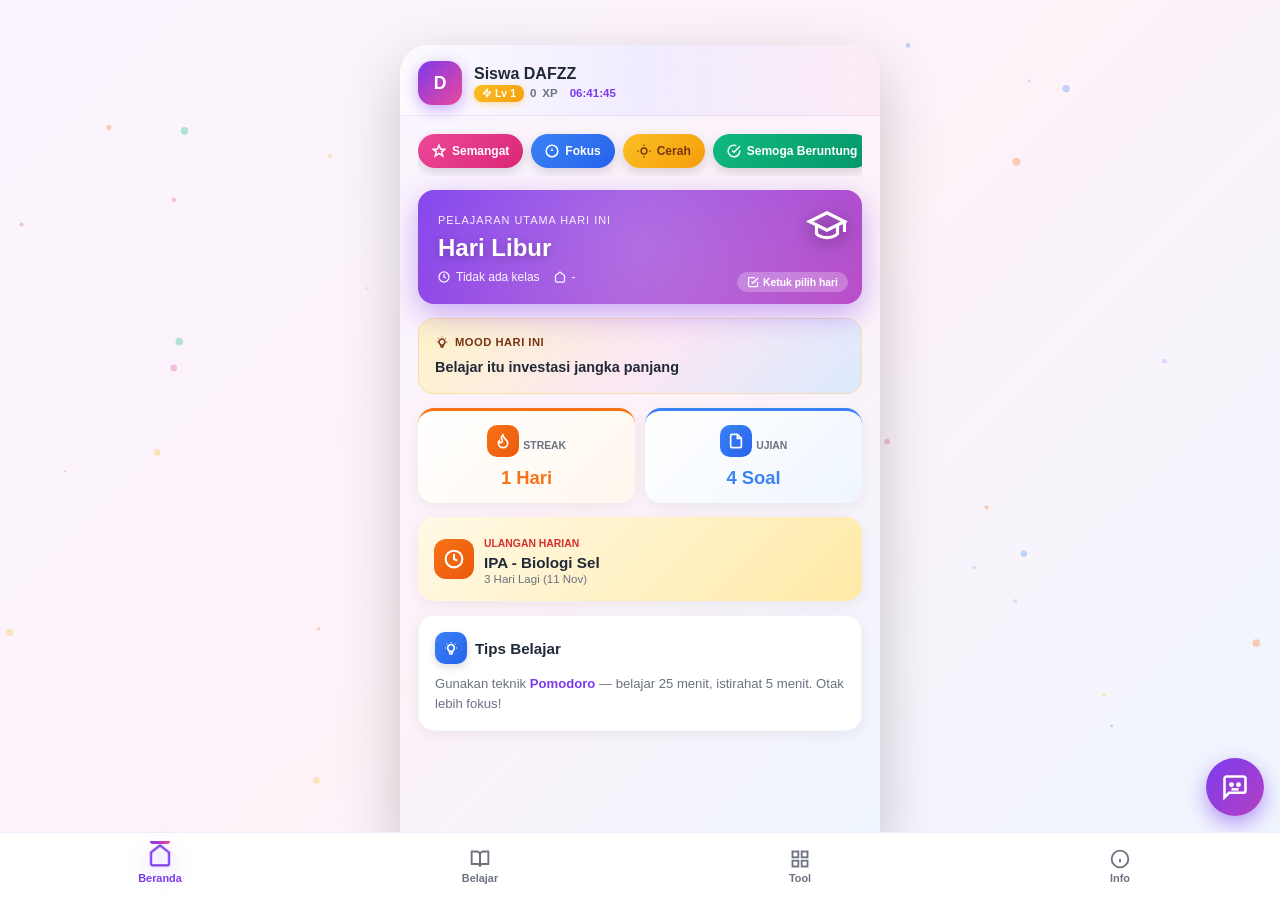
==== commit d0fec1ef: "Update index.html" ====
--- a/index.html
+++ b/index.html
@@ -38,108 +38,55 @@
 
     #fx-canvas { position: fixed; inset: 0; pointer-events: none; z-index: 0; opacity: 0.5; }
 
-    .app-container {
-        width: 100%; max-width: 480px; height: 100vh; height: 100dvh;
-        background: var(--bg-gradient); position: relative; overflow: hidden;
-        display: flex; flex-direction: column; z-index: 1;
-    }
-
-    @media (min-width: 600px) {
-        body { align-items: center; padding: 20px; }
-        .app-container { height: 90vh; max-height: 850px; border-radius: 28px; box-shadow: 0 20px 60px rgba(0,0,0,0.2); }
-    }
-
-    #splash {
-        position: absolute; inset: 0; background: linear-gradient(135deg, #7c3aed 0%, #ec4899 50%, #fbbf24 100%);
-        background-size: 200% 200%; animation: gradientMove 4s ease infinite;
-        z-index: 9999; display: flex; flex-direction: column; align-items: center; justify-content: center;
-        color: white; cursor: pointer; transition: opacity 0.5s ease;
-    }
-
+    .app-container { width: 100%; max-width: 480px; height: 100vh; height: 100dvh; background: var(--bg-gradient); position: relative; overflow: hidden; display: flex; flex-direction: column; z-index: 1; }
+
+    @media (min-width: 600px) { body { align-items: center; padding: 20px; } .app-container { height: 90vh; max-height: 850px; border-radius: 28px; box-shadow: 0 20px 60px rgba(0,0,0,0.2); } }
+
+    #splash { position: absolute; inset: 0; background: linear-gradient(135deg, #7c3aed 0%, #ec4899 50%, #fbbf24 100%); background-size: 200% 200%; animation: gradientMove 4s ease infinite; z-index: 9999; display: flex; flex-direction: column; align-items: center; justify-content: center; color: white; cursor: pointer; transition: opacity 0.5s ease; }
     @keyframes gradientMove { 0%, 100% { background-position: 0% 50%; } 50% { background-position: 100% 50%; } }
-
-    .splash-logo {
-        width: 100px; height: 100px; background: rgba(255, 255, 255, 0.2);
-        backdrop-filter: blur(10px); border: 2px solid rgba(255,255,255,0.4); border-radius: 30px;
-        display: flex; align-items: center; justify-content: center;
-        animation: pulse 1.5s infinite ease-in-out; box-shadow: 0 0 60px rgba(255,255,255,0.5);
-    }
-
+    
+    .splash-logo { width: 100px; height: 100px; background: rgba(255, 255, 255, 0.2); backdrop-filter: blur(10px); border: 2px solid rgba(255,255,255,0.4); border-radius: 30px; display: flex; align-items: center; justify-content: center; animation: pulse 1.5s infinite ease-in-out; box-shadow: 0 0 60px rgba(255,255,255,0.5); }
     @keyframes pulse { 0%, 100% { transform: scale(1); } 50% { transform: scale(1.12); } }
     .splash h2 { margin-top: 20px; font-weight: 800; font-size: 1.5rem; letter-spacing: 1px; }
     .splash p { font-size: 0.75rem; opacity: 0.9; margin-top: 8px; }
 
-    header {
-        padding: 16px 18px 10px; display: flex; justify-content: space-between; align-items: center;
-        background: linear-gradient(90deg, rgba(255,255,255,0.6) 0%, rgba(237,233,254,0.8) 50%, rgba(252,231,243,0.6) 100%);
-        backdrop-filter: blur(10px); border-bottom: 1px solid rgba(124,58,237,0.1);
-        position: relative; z-index: 5; flex-shrink: 0;
-    }
-
+    header { padding: 16px 18px 10px; display: flex; justify-content: space-between; align-items: center; background: linear-gradient(90deg, rgba(255,255,255,0.6) 0%, rgba(237,233,254,0.8) 50%, rgba(252,231,243,0.6) 100%); backdrop-filter: blur(10px); border-bottom: 1px solid rgba(124,58,237,0.1); position: relative; z-index: 5; flex-shrink: 0; }
     .user-profile { display: flex; align-items: center; gap: 12px; }
-    .avatar {
-        width: 44px; height: 44px; border-radius: 14px;
-        background: linear-gradient(135deg, #7c3aed, #ec4899, #fbbf24);
-        background-size: 200% 200%; animation: gradientMove 3s ease infinite;
-        display: flex; align-items: center; justify-content: center;
-        color: white; font-weight: 800; font-size: 1.1rem;
-        box-shadow: 0 4px 15px rgba(124, 58, 237, 0.4); position: relative;
-    }
-
+    .avatar { width: 44px; height: 44px; border-radius: 14px; background: linear-gradient(135deg, #7c3aed, #ec4899, #fbbf24); background-size: 200% 200%; animation: gradientMove 3s ease infinite; display: flex; align-items: center; justify-content: center; color: white; font-weight: 800; font-size: 1.1rem; box-shadow: 0 4px 15px rgba(124, 58, 237, 0.4); }
     .user-info h2 { font-size: 1rem; font-weight: 800; color: var(--text-main); }
     .user-info p { font-size: 0.72rem; color: var(--text-sub); font-weight: 600; margin-top: 2px; display: flex; align-items: center; gap: 6px; }
-
-    .xp-badge {
-        background: linear-gradient(135deg, #fbbf24, #f59e0b); color: white;
-        padding: 3px 8px; border-radius: 8px; font-weight: 800; font-size: 0.65rem;
-        display: inline-flex; align-items: center; gap: 3px; box-shadow: 0 2px 6px rgba(251,191,36,0.4);
-    }
-
+    .xp-badge { background: linear-gradient(135deg, #fbbf24, #f59e0b); color: white; padding: 3px 8px; border-radius: 8px; font-weight: 800; font-size: 0.65rem; display: inline-flex; align-items: center; gap: 3px; box-shadow: 0 2px 6px rgba(251,191,36,0.4); }
     #live-clock { font-weight: 800; color: #7c3aed; margin-left: 6px; }
 
-    .content-area {
-        flex: 1; overflow-y: auto; overflow-x: hidden; padding: 14px 18px 30px;
-        scroll-behavior: smooth; position: relative; z-index: 2;
-    }
-    .content-area::-webkit-scrollbar { width: 4px; }
-    .content-area::-webkit-scrollbar-thumb { background: rgba(124, 58, 237, 0.3); border-radius: 2px; }
-
-    .view { display: none; }
-    .view.active { display: block; animation: fadeSlideIn 0.5s cubic-bezier(0.34, 1.56, 0.64, 1); }
+    .content-area { flex: 1; overflow-y: auto; overflow-x: hidden; padding: 14px 18px 30px; scroll-behavior: smooth; position: relative; z-index: 2; }
+    .content-area::-webkit-scrollbar { width: 4px; } .content-area::-webkit-scrollbar-thumb { background: rgba(124, 58, 237, 0.3); border-radius: 2px; }
+    .view { display: none; } .view.active { display: block; animation: fadeSlideIn 0.5s cubic-bezier(0.34, 1.56, 0.64, 1); }
     @keyframes fadeSlideIn { from { opacity: 0; transform: translateY(20px); } to { opacity: 1; transform: translateY(0); } }
 
     .card { background: var(--card-bg); border-radius: var(--radius-md); padding: 16px; margin-bottom: 14px; box-shadow: var(--shadow-sm); border: 1px solid rgba(124,58,237,0.06); transition: transform 0.25s, box-shadow 0.25s; }
     .card:hover { transform: translateY(-3px); box-shadow: var(--shadow); }
-
-    .card-main {
-        background: linear-gradient(135deg, #7c3aed 0%, #ec4899 100%); background-size: 200% 200%;
-        animation: gradientMove 5s ease infinite; color: white; position: relative; overflow: hidden;
-        border: none; padding: 20px; box-shadow: 0 10px 30px rgba(124,58,237,0.4);
-    }
+    
+    .card-main { background: linear-gradient(135deg, #7c3aed 0%, #ec4899 100%); background-size: 200% 200%; animation: gradientMove 5s ease infinite; color: white; position: relative; overflow: hidden; border: none; padding: 20px; box-shadow: 0 10px 30px rgba(124,58,237,0.4); cursor: pointer; transition: transform 0.2s; }
+    .card-main:active { transform: scale(0.98); }
     .card-main::before { content: ''; position: absolute; inset: -50%; background: radial-gradient(circle, rgba(255,255,255,0.25) 0%, transparent 70%); animation: shine 4s ease-in-out infinite; pointer-events: none; }
     @keyframes shine { 0%, 100% { transform: scale(1) rotate(0deg); opacity: 0.3; } 50% { transform: scale(1.2) rotate(180deg); opacity: 0.6; } }
-
     .grad-cap { position: absolute; top: 14px; right: 14px; animation: capFloat 3s ease-in-out infinite; filter: drop-shadow(0 4px 8px rgba(0,0,0,0.4)); z-index: 2; }
     @keyframes capFloat { 0%, 100% { transform: translateY(0) rotate(-10deg) scale(1); } 50% { transform: translateY(-10px) rotate(10deg) scale(1.1); } }
-
     .card-main h2 { font-size: 1.5rem; margin-top: 6px; font-weight: 800; text-shadow: 0 2px 8px rgba(0,0,0,0.25); position: relative; }
     .card-main p { font-size: 0.75rem; opacity: 0.95; margin-top: 8px; display: flex; align-items: center; gap: 6px; position: relative; }
 
     .grid-2 { display: grid; grid-template-columns: 1fr 1fr; gap: 10px; }
-
     .stat-card { background: var(--card-bg); border-radius: var(--radius-md); padding: 14px 10px; text-align: center; box-shadow: var(--shadow-sm); border-top: 3px solid; transition: transform 0.25s; position: relative; overflow: hidden; }
     .stat-card:hover { transform: translateY(-4px) scale(1.02); }
     .stat-card.streak { border-top-color: #f97316; background: linear-gradient(135deg, #fff 0%, #fff7ed 100%); }
     .stat-card.exam { border-top-color: #3b82f6; background: linear-gradient(135deg, #fff 0%, #eff6ff 100%); }
-
     .stat-icon { display: inline-flex; align-items: center; justify-content: center; width: 32px; height: 32px; border-radius: 10px; margin-bottom: 6px; color: white; }
     .stat-icon.streak { background: linear-gradient(135deg, #f97316, #ea580c); animation: emojiBounce 2s ease-in-out infinite; }
     .stat-icon.exam { background: linear-gradient(135deg, #3b82f6, #2563eb); animation: emojiBounce 2s ease-in-out infinite 0.3s; }
     @keyframes emojiBounce { 0%, 100% { transform: translateY(0) rotate(0); } 25% { transform: translateY(-4px) rotate(-8deg); } 75% { transform: translateY(-4px) rotate(8deg); } }
 
     .fun-strip { display: flex; gap: 8px; margin-bottom: 14px; overflow-x: auto; padding: 4px 0 8px; }
-    .fun-strip::-webkit-scrollbar { height: 3px; }
-    .fun-strip::-webkit-scrollbar-thumb { background: rgba(124,58,237,0.3); border-radius: 2px; }
+    .fun-strip::-webkit-scrollbar { height: 3px; } .fun-strip::-webkit-scrollbar-thumb { background: rgba(124,58,237,0.3); border-radius: 2px; }
     .fun-pill { padding: 10px 14px; border-radius: 20px; font-size: 0.75rem; font-weight: 700; white-space: nowrap; color: white; box-shadow: 0 4px 12px rgba(0,0,0,0.15); animation: floatY 4s ease-in-out infinite; flex-shrink: 0; display: flex; align-items: center; gap: 6px; }
     .fun-pill:nth-child(1) { background: linear-gradient(135deg, #ec4899, #db2777); animation-delay: 0s; }
     .fun-pill:nth-child(2) { background: linear-gradient(135deg, #3b82f6, #2563eb); animation-delay: 0.5s; }
@@ -148,91 +95,11 @@
     .fun-pill:nth-child(5) { background: linear-gradient(135deg, #8b5cf6, #7c3aed); animation-delay: 2s; }
     @keyframes floatY { 0%, 100% { transform: translateY(0); } 50% { transform: translateY(-3px); } }
 
-    .mood-card { background: linear-gradient(135deg, #fef3c7 0%, #fce7f3 50%, #dbeafe 100%); border-radius: var(--radius-md); padding: 16px; margin-bottom: 14px; position: relative; overflow: hidden; border: 1px solid rgba(251,191,36,0.3); }
+    .mood-card { background: linear-gradient(135deg, #fef3c7 0%, #fce7f3 50%, #dbeafe 100%); border-radius: var(--radius-md); padding: 16px; margin-bottom: 14px; border: 1px solid rgba(251,191,36,0.3); }
     .mood-title { font-size: 0.7rem; font-weight: 800; color: #78350f; text-transform: uppercase; letter-spacing: 0.5px; display: flex; align-items: center; gap: 6px; }
     .mood-text { font-size: 0.9rem; font-weight: 700; color: var(--text-main); margin-top: 8px; line-height: 1.4; }
 
-    .schedule-item { display: flex; align-items: center; gap: 12px; padding: 12px 14px; border-radius: 14px; margin-bottom: 8px; background: white; box-shadow: var(--shadow-sm); transition: transform 0.2s; position: relative; overflow: hidden; }
-    .schedule-item::before { content: ''; position: absolute; left: 0; top: 0; bottom: 0; width: 5px; }
-    .schedule-item:hover { transform: translateX(4px); }
-    .schedule-item.senin::before { background: #ef4444; }
-    .schedule-item.selasa::before { background: #f97316; }
-    .schedule-item.rabu::before { background: #fbbf24; }
-    .schedule-item.kamis::before { background: #10b981; }
-    .schedule-item.jumat::before { background: #3b82f6; }
-    .schedule-item.sabtu::before { background: #8b5cf6; }
-
-    .schedule-day-badge { width: 44px; height: 44px; border-radius: 12px; display: flex; align-items: center; justify-content: center; font-weight: 800; font-size: 0.7rem; color: white; flex-shrink: 0; box-shadow: 0 4px 10px rgba(0,0,0,0.15); }
-    .senin .schedule-day-badge { background: linear-gradient(135deg, #ef4444, #dc2626); }
-    .selasa .schedule-day-badge { background: linear-gradient(135deg, #f97316, #ea580c); }
-    .rabu .schedule-day-badge { background: linear-gradient(135deg, #fbbf24, #f59e0b); }
-    .kamis .schedule-day-badge { background: linear-gradient(135deg, #10b981, #059669); }
-    .jumat .schedule-day-badge { background: linear-gradient(135deg, #3b82f6, #2563eb); }
-    .sabtu .schedule-day-badge { background: linear-gradient(135deg, #8b5cf6, #7c3aed); }
-
-    .schedule-content { flex: 1; }
-    .schedule-content h4 { font-size: 0.88rem; font-weight: 800; margin-bottom: 3px; }
-    .schedule-content p { font-size: 0.72rem; color: var(--text-sub); line-height: 1.4; }
-
-    .calendar-container { background: white; border-radius: var(--radius-md); padding: 14px; box-shadow: var(--shadow-sm); margin-bottom: 14px; }
-    .calendar-header { display: flex; justify-content: space-between; align-items: center; margin-bottom: 12px; }
-    .calendar-title { font-size: 0.95rem; font-weight: 800; color: var(--primary); }
-    .calendar-nav { display: flex; gap: 6px; }
-    .calendar-nav button { width: 30px; height: 30px; border-radius: 10px; border: none; background: var(--primary-soft); color: var(--primary); font-weight: 800; cursor: pointer; font-size: 0.9rem; transition: all 0.2s; }
-    .calendar-nav button:hover { background: var(--primary); color: white; transform: scale(1.1); }
-    .calendar-weekdays { display: grid; grid-template-columns: repeat(7, 1fr); gap: 3px; margin-bottom: 6px; }
-    .calendar-weekdays div { text-align: center; font-size: 0.7rem; font-weight: 800; color: var(--text-sub); padding: 4px 0; }
-    .calendar-weekdays div.sun { color: #ef4444; }
-    .calendar-weekdays div.sat { color: #3b82f6; }
-    .calendar-grid { display: grid; grid-template-columns: repeat(7, 1fr); gap: 3px; }
-    .calendar-day { aspect-ratio: 1; display: flex; align-items: center; justify-content: center; font-size: 0.75rem; font-weight: 700; border-radius: 8px; cursor: default; position: relative; transition: transform 0.15s; }
-    .calendar-day:hover { transform: scale(1.15); }
-    .calendar-day.other { color: #d1d5db; }
-    .calendar-day.today { background: linear-gradient(135deg, #7c3aed, #ec4899); color: white; box-shadow: 0 3px 10px rgba(124,58,237,0.5); animation: todayPulse 2s infinite; }
-    @keyframes todayPulse { 0%, 100% { box-shadow: 0 3px 10px rgba(124,58,237,0.5); } 50% { box-shadow: 0 3px 20px rgba(124,58,237,0.8); } }
-    .calendar-day.libur { background: linear-gradient(135deg, #fee2e2, #fecaca); color: #b91c1c; border: 1px solid #f87171; }
-    .calendar-day.ulangan { background: linear-gradient(135deg, #fef3c7, #fde68a); color: #92400e; border: 1px solid #fbbf24; }
-
-    .calendar-legend { display: flex; gap: 12px; margin-top: 10px; flex-wrap: wrap; font-size: 0.68rem; color: var(--text-sub); font-weight: 600; }
-    .calendar-legend span { display: flex; align-items: center; gap: 4px; }
-    .legend-dot { width: 10px; height: 10px; border-radius: 3px; display: inline-block; }
-    .legend-dot.libur { background: linear-gradient(135deg, #fee2e2, #fecaca); border: 1px solid #f87171; }
-    .legend-dot.ulangan { background: linear-gradient(135deg, #fef3c7, #fde68a); border: 1px solid #fbbf24; }
-    .legend-dot.today { background: linear-gradient(135deg, #7c3aed, #ec4899); }
-
-    .grid-tools { display: grid; grid-template-columns: repeat(2, 1fr); gap: 12px; }
-    .tool-card { border-radius: var(--radius-md); padding: 14px; display: flex; flex-direction: column; gap: 8px; cursor: pointer; transition: transform 0.3s cubic-bezier(0.34, 1.56, 0.64, 1), box-shadow 0.25s; border: none; position: relative; overflow: hidden; color: white; animation: toolPop 0.5s cubic-bezier(0.34, 1.56, 0.64, 1) backwards; box-shadow: 0 4px 12px rgba(0,0,0,0.15); }
-    .tool-card:nth-child(1) { animation-delay: 0.03s; } .tool-card:nth-child(2) { animation-delay: 0.06s; } .tool-card:nth-child(3) { animation-delay: 0.09s; } .tool-card:nth-child(4) { animation-delay: 0.12s; } .tool-card:nth-child(5) { animation-delay: 0.15s; } .tool-card:nth-child(6) { animation-delay: 0.18s; } .tool-card:nth-child(7) { animation-delay: 0.21s; } .tool-card:nth-child(8) { animation-delay: 0.24s; } .tool-card:nth-child(9) { animation-delay: 0.27s; } .tool-card:nth-child(10) { animation-delay: 0.30s; } .tool-card:nth-child(11) { animation-delay: 0.33s; } .tool-card:nth-child(12) { animation-delay: 0.36s; } .tool-card:nth-child(13) { animation-delay: 0.39s; } .tool-card:nth-child(14) { animation-delay: 0.42s; } .tool-card:nth-child(15) { animation-delay: 0.45s; } .tool-card:nth-child(16) { animation-delay: 0.48s; } .tool-card:nth-child(17) { animation-delay: 0.51s; } .tool-card:nth-child(18) { animation-delay: 0.54s; }
-    @keyframes toolPop { from { opacity: 0; transform: scale(0.7) translateY(20px); } to { opacity: 1; transform: scale(1) translateY(0); } }
-    .tool-card::before { content: ''; position: absolute; top: -50%; left: -50%; width: 200%; height: 200%; background: radial-gradient(circle, rgba(255,255,255,0.35) 0%, transparent 60%); transform: translateX(-100%); transition: transform 0.7s; pointer-events: none; }
-    .tool-card:hover::before { transform: translateX(100%); }
-    .tool-card:hover { transform: translateY(-6px) scale(1.04); box-shadow: 0 15px 30px rgba(0,0,0,0.3); }
-    .tool-card:active { transform: scale(0.96); }
-    .tool-card svg { filter: drop-shadow(0 2px 4px rgba(0,0,0,0.2)); transition: transform 0.3s; }
-    .tool-card:hover svg { transform: scale(1.15) rotate(-5deg); }
-    .tool-card h4 { font-size: 0.82rem; font-weight: 800; }
-
-    .tool-card[data-tool="kalkulator"] { background: linear-gradient(135deg, #667eea, #764ba2); }
-    .tool-card[data-tool="pomodoro"]   { background: linear-gradient(135deg, #f093fb, #f5576c); }
-    .tool-card[data-tool="flashcard"]  { background: linear-gradient(135deg, #4facfe, #00f2fe); }
-    .tool-card[data-tool="konverter"]  { background: linear-gradient(135deg, #43e97b, #38f9d7); color: #064e3b; }
-    .tool-card[data-tool="periodik"]   { background: linear-gradient(135deg, #fa709a, #fee140); color: #78350f; }
-    .tool-card[data-tool="pdf"]        { background: linear-gradient(135deg, #30cfd0, #330867); }
-    .tool-card[data-tool="katakata"]   { background: linear-gradient(135deg, #a8edea, #fed6e3); color: #2d3436; }
-    .tool-card[data-tool="stopwatch"]  { background: linear-gradient(135deg, #ff9a9e, #fecfef); color: #2d3436; }
-    .tool-card[data-tool="rumus"]      { background: linear-gradient(135deg, #ffecd2, #fcb69f); color: #2d3436; }
-    .tool-card[data-tool="tabungan"]   { background: linear-gradient(135deg, #ff6a88, #ff99ac); }
-    .tool-card[data-tool="papan"]      { background: linear-gradient(135deg, #21d4fd, #b721ff); }
-    .tool-card[data-tool="rak"]        { background: linear-gradient(135deg, #08aeea, #2af598); color: #064e3b; }
-    .tool-card[data-tool="piket"]      { background: linear-gradient(135deg, #ff9a44, #fc6076); }
-    .tool-card[data-tool="mindmap"]    { background: linear-gradient(135deg, #b224ef, #7579ff); }
-    .tool-card[data-tool="kamus"]      { background: linear-gradient(135deg, #00c9ff, #92fe9d); color: #064e3b; }
-    .tool-card[data-tool="seragam"]    { background: linear-gradient(135deg, #fc5c7d, #6a82fb); }
-    .tool-card[data-tool="hujan"]      { background: linear-gradient(135deg, #4568dc, #b06ab3); }
-    .tool-card[data-tool="ujian"]      { background: linear-gradient(135deg, #f857a6, #ff5858); }
-
-    .tab-nav { display: flex; padding: 0 0 12px; gap: 8px; overflow-x: auto; }
-    .tab-nav::-webkit-scrollbar { height: 0; }
+    .tab-nav { display: flex; padding: 0 0 12px; gap: 8px; overflow-x: auto; } .tab-nav::-webkit-scrollbar { height: 0; }
     .tab-btn { padding: 8px 14px; border-radius: 20px; background: white; border: 1px solid rgba(124,58,237,0.1); font-size: 0.78rem; font-weight: 800; color: var(--text-sub); cursor: pointer; white-space: nowrap; transition: all 0.2s; box-shadow: 0 2px 6px rgba(0,0,0,0.04); display: flex; align-items: center; gap: 5px; }
     .tab-btn.active { background: linear-gradient(135deg, #7c3aed, #ec4899); color: white; box-shadow: 0 4px 12px rgba(124,58,237,0.4); transform: scale(1.05); }
     .tab-btn svg { width: 14px; height: 14px; }
@@ -256,13 +123,12 @@
 
     .bottom-nav { height: 68px; background: rgba(255,255,255,0.98); border-top: 1px solid rgba(124,58,237,0.1); display: flex; justify-content: space-around; align-items: center; padding-bottom: env(safe-area-inset-bottom, 0); position: fixed; bottom: 0; left: 0; right: 0; z-index: 999999; flex-shrink: 0; pointer-events: auto; }
     .nav-item { display: flex; flex-direction: column; align-items: center; gap: 3px; background: none; border: none; color: var(--text-sub); font-size: 0.68rem; font-weight: 800; cursor: pointer; width: 25%; padding: 8px 0; transition: all 0.2s; position: relative; pointer-events: auto; z-index: 1000000; }
-    .nav-item svg { transition: transform 0.3s cubic-bezier(0.34, 1.56, 0.64, 1); }
     .nav-item.active { color: var(--primary); }
     .nav-item.active svg { transform: scale(1.2) translateY(-3px); filter: drop-shadow(0 3px 8px rgba(124,58,237,0.5)); }
     .nav-item.active::before { content: ''; position: absolute; top: 0; height: 3px; border-radius: 0 0 3px 3px; background: linear-gradient(90deg, #7c3aed, #ec4899); animation: navIndicator 0.3s ease forwards; }
     @keyframes navIndicator { from { width: 0; opacity: 0; } to { width: 20px; opacity: 1; } }
 
-    .modal { position: fixed; inset: 0; background: rgba(17, 12, 46, 0.55); z-index: 2000; display: none; align-items: center; justify-content: center; padding: 16px; }
+    .modal { position: fixed; inset: 0; background: rgba(17, 12, 46, 0.55); backdrop-filter: blur(6px); z-index: 2000; display: none; align-items: center; justify-content: center; padding: 16px; }
     .modal.show { display: flex; }
     .modal-content { background: white; border-radius: var(--radius-lg); width: 100%; max-width: 400px; padding: 20px; max-height: 85vh; overflow-y: auto; animation: slideUpModal 0.4s cubic-bezier(0.34, 1.56, 0.64, 1); box-shadow: 0 20px 60px rgba(0,0,0,0.4); }
     @keyframes slideUpModal { from { opacity: 0; transform: translateY(40px) scale(0.9); } to { opacity: 1; transform: translateY(0) scale(1); } }
@@ -335,6 +201,30 @@
     .project-link .arrow { margin-left: auto; color: var(--primary); opacity: 0.6; transition: transform 0.2s; }
     .project-link:hover .arrow { transform: translateX(3px); opacity: 1; }
     .coming-soon { text-align: center; padding: 20px; background: linear-gradient(135deg, #fef3c7, #fce7f3); border-radius: 12px; font-weight: 800; color: #78350f; font-size: 0.9rem; letter-spacing: 2px; animation: pulse 2s infinite; margin-top: 8px; }
+
+    /* === FITUR BARU: Klik Kartu Beranda & Jadwal Detail === */
+    .tap-indicator { position: absolute; bottom: 12px; right: 14px; font-size: 0.65rem; font-weight: 800; background: rgba(255,255,255,0.25); padding: 4px 10px; border-radius: 12px; display: flex; align-items: center; gap: 4px; backdrop-filter: blur(4px); }
+    
+    .day-picker { display: grid; grid-template-columns: repeat(2, 1fr); gap: 10px; margin-top: 14px; }
+    .day-picker-btn { padding: 14px 10px; border: none; border-radius: 14px; font-size: 0.9rem; font-weight: 800; color: white; cursor: pointer; transition: transform 0.15s; display: flex; align-items: center; justify-content: center; gap: 6px; }
+    .day-picker-btn:active { transform: scale(0.95); }
+    .day-picker-btn.senin { background: linear-gradient(135deg, #ef4444, #dc2626); }
+    .day-picker-btn.selasa { background: linear-gradient(135deg, #f97316, #ea580c); }
+    .day-picker-btn.rabu { background: linear-gradient(135deg, #fbbf24, #f59e0b); color: #78350f; }
+    .day-picker-btn.kamis { background: linear-gradient(135deg, #10b981, #059669); }
+    .day-picker-btn.jumat { background: linear-gradient(135deg, #3b82f6, #2563eb); }
+    .day-picker-btn.sabtu { background: linear-gradient(135deg, #8b5cf6, #7c3aed); }
+
+    .jadwal-list-item { display: flex; flex-direction: column; align-items: flex-start; padding: 14px 16px; background: white; border-radius: 14px; margin-bottom: 10px; box-shadow: var(--shadow-sm); border-left: 5px solid; transition: transform 0.2s; }
+    .jadwal-list-item:hover { transform: translateX(4px); }
+    .jadwal-list-item .mapel-title { font-size: 1rem; font-weight: 800; color: var(--text-main); margin-bottom: 4px; }
+    .jadwal-list-item .mapel-jam { font-size: 0.75rem; font-weight: 600; color: var(--text-sub); }
+    .jadwal-list-item.senin { border-left-color: #ef4444; }
+    .jadwal-list-item.selasa { border-left-color: #f97316; }
+    .jadwal-list-item.rabu { border-left-color: #fbbf24; }
+    .jadwal-list-item.kamis { border-left-color: #10b981; }
+    .jadwal-list-item.jumat { border-left-color: #3b82f6; }
+    .jadwal-list-item.sabtu { border-left-color: #8b5cf6; }
 </style>
 </head>
 <body>
@@ -378,11 +268,12 @@
                 <span class="fun-pill"><svg width="14" height="14" viewBox="0 0 24 24" fill="none" stroke="currentColor" stroke-width="2.5"><polygon points="12 2 15.09 8.26 22 9.27 17 14.14 18.18 21.02 12 17.77 5.82 21.02 7 14.14 2 9.27 8.91 8.26 12 2"/></svg>Tetap Fokus</span>
             </div>
 
-            <div class="card card-main">
+            <!-- KARTU BERANDA YG BISA DIKLIK -->
+            <div class="card card-main" onclick="bukaPilihHari()">
                 <div class="grad-cap">
                     <svg width="42" height="42" viewBox="0 0 24 24" fill="none" stroke="white" stroke-width="1.8"><path d="M22 10v6M2 10l10-5 10 5-10 5z"/><path d="M6 12v5c3 3 9 3 12 0v-5"/></svg>
                 </div>
-                <span style="font-size: 0.68rem; text-transform: uppercase; letter-spacing: 1px; opacity: 0.9; position: relative;">Pelajaran Utama Hari Ini</span>
+                <span style="font-size: 0.68rem; text-transform: uppercase; letter-spacing: 1px; opacity: 0.9; position: relative;" id="beranda-hari-label">Pelajaran Utama Hari Ini</span>
                 <h2 id="beranda-mapel">Memuat...</h2>
                 <p>
                     <svg width="12" height="12" viewBox="0 0 24 24" fill="none" stroke="currentColor" stroke-width="2.5"><circle cx="12" cy="12" r="10"/><polyline points="12 6 12 12 16 14"/></svg>
@@ -390,6 +281,10 @@
                     <svg width="12" height="12" viewBox="0 0 24 24" fill="none" stroke="currentColor" stroke-width="2.5" style="margin-left:8px;"><path d="M3 9l9-7 9 7v11a2 2 0 0 1-2 2H5a2 2 0 0 1-2-2z"/></svg>
                     <span id="beranda-ruang">--</span>
                 </p>
+                <div class="tap-indicator">
+                    <svg width="12" height="12" viewBox="0 0 24 24" fill="none" stroke="white" stroke-width="2.5"><path d="M9 11l3 3L22 4"/><path d="M21 12v7a2 2 0 0 1-2 2H5a2 2 0 0 1-2-2V5a2 2 0 0 1 2-2h11"/></svg>
+                    Ketuk pilih hari
+                </div>
             </div>
 
             <div class="mood-card">
@@ -470,13 +365,19 @@
                 </div>
             </div>
 
+            <!-- JADWAL YG LEBIH DETAIL -->
             <div id="sub-jadwal" class="sub-tab-content" style="display: none;">
-                <div class="schedule-item senin"><div class="schedule-day-badge">SEN</div><div class="schedule-content"><h4>Senin</h4><p>07.00 - IPA • 08.30 - MTK • 10.00 - PKN</p></div></div>
-                <div class="schedule-item selasa"><div class="schedule-day-badge">SEL</div><div class="schedule-content"><h4>Selasa</h4><p>07.00 - TIK • 08.30 - SBK • 10.00 - B.Indo</p></div></div>
-                <div class="schedule-item rabu"><div class="schedule-day-badge">RAB</div><div class="schedule-content"><h4>Rabu</h4><p>07.00 - MTK • 08.30 - IPA • 10.00 - B.Inggris</p></div></div>
-                <div class="schedule-item kamis"><div class="schedule-day-badge">KAM</div><div class="schedule-content"><h4>Kamis</h4><p>07.00 - IPS • 08.30 - MTK • 10.00 - Seni</p></div></div>
-                <div class="schedule-item jumat"><div class="schedule-day-badge">JUM</div><div class="schedule-content"><h4>Jumat</h4><p>07.00 - Agama • 08.30 - PJOK • 10.00 - B.Indo</p></div></div>
-                <div class="schedule-item sabtu"><div class="schedule-day-badge">SAB</div><div class="schedule-content"><h4>Sabtu</h4><p>07.00 - Ekstrakurikuler • 09.00 - Pramuka</p></div></div>
+                <div class="day-tab" id="jadwal-day-tabs">
+                    <button data-day="senin" class="active" onclick="pilihJadwalHari('senin', this)">Senin</button>
+                    <button data-day="selasa" onclick="pilihJadwalHari('selasa', this)">Selasa</button>
+                    <button data-day="rabu" onclick="pilihJadwalHari('rabu', this)">Rabu</button>
+                    <button data-day="kamis" onclick="pilihJadwalHari('kamis', this)">Kamis</button>
+                    <button data-day="jumat" onclick="pilihJadwalHari('jumat', this)">Jumat</button>
+                    <button data-day="sabtu" onclick="pilihJadwalHari('sabtu', this)">Sabtu</button>
+                </div>
+                <div id="jadwal-detail-container">
+                    <!-- Akan diisi via JS -->
+                </div>
             </div>
 
             <div id="sub-kalender" class="sub-tab-content" style="display: none;">
@@ -520,7 +421,7 @@
                 <div class="brand-credit">
                     Apps By<br>
                     <span class="name">𝚋𝚢 𓆩 ᖽᐸɪղᘜ ༒ ᙃᴀ̷𝖿ᴢᴢ 𓆪</span>
-                    <div class="version">Versi 4.1 · Auto Jadwal Edition</div>
+                    <div class="version">Versi 4.2 · Auto Jadwal & Detail Edition</div>
                 </div>
             </div>
             <div class="card">
@@ -563,10 +464,66 @@
         </div>
     </div>
 
+    <!-- MODAL PILIH HARI (BERANDA) -->
+    <div id="modal-hari" class="modal">
+        <div class="modal-content">
+            <h3 class="modal-tool-title">Pilih Hari</h3>
+            <p class="modal-tool-sub">Ketuk hari untuk melihat jadwal pelajaran.</p>
+            <div class="day-picker">
+                <button class="day-picker-btn senin" onclick="pilihHariBeranda('senin')">Senin</button>
+                <button class="day-picker-btn selasa" onclick="pilihHariBeranda('selasa')">Selasa</button>
+                <button class="day-picker-btn rabu" onclick="pilihHariBeranda('rabu')">Rabu</button>
+                <button class="day-picker-btn kamis" onclick="pilihHariBeranda('kamis')">Kamis</button>
+                <button class="day-picker-btn jumat" onclick="pilihHariBeranda('jumat')">Jumat</button>
+                <button class="day-picker-btn sabtu" onclick="pilihHariBeranda('sabtu')">Sabtu</button>
+            </div>
+            <button class="btn-secondary" style="margin-top:20px;" onclick="tutupPilihHari()">Batal</button>
+        </div>
+    </div>
+
     <div id="toast" class="toast"></div>
 </div>
 
 <script>
+/* ============ DATA JADWAL LENGKAP ============ */
+const JADWAL_DATA = {
+    senin: [
+        { mapel: 'Ilmu Pengetahuan Alam', jam: '07.00 - 08.30' },
+        { mapel: 'Matematika', jam: '08.30 - 10.00' },
+        { mapel: 'Pendidikan Kewarganegaraan', jam: '10.15 - 11.45' }
+    ],
+    selasa: [
+        { mapel: 'Teknologi Informasi & Komunikasi', jam: '07.00 - 08.30' },
+        { mapel: 'Seni Budaya & Keterampilan', jam: '08.30 - 10.00' },
+        { mapel: 'Bahasa Indonesia', jam: '10.15 - 11.45' }
+    ],
+    rabu: [
+        { mapel: 'Matematika', jam: '07.00 - 08.30' },
+        { mapel: 'Ilmu Pengetahuan Alam', jam: '08.30 - 10.00' },
+        { mapel: 'Bahasa Inggris', jam: '10.15 - 11.45' }
+    ],
+    kamis: [
+        { mapel: 'Ilmu Pengetahuan Sosial', jam: '07.00 - 08.30' },
+        { mapel: 'Matematika', jam: '08.30 - 10.00' },
+        { mapel: 'Seni Budaya', jam: '10.15 - 11.45' }
+    ],
+    jumat: [
+        { mapel: 'Pendidikan Agama', jam: '07.00 - 08.30' },
+        { mapel: 'Pendidikan Jasmani & Olahraga', jam: '08.30 - 10.00' },
+        { mapel: 'Bahasa Indonesia', jam: '10.15 - 11.45' }
+    ],
+    sabtu: [
+        { mapel: 'Ekstrakurikuler', jam: '07.00 - 09.00' },
+        { mapel: 'Pramuka', jam: '09.00 - 10.30' }
+    ]
+};
+
+const NAMA_HARI = { 0: 'minggu', 1: 'senin', 2: 'selasa', 3: 'rabu', 4: 'kamis', 5: 'jumat', 6: 'sabtu' };
+const NAMA_HARI_TAMPIL = { senin: 'Senin', selasa: 'Selasa', rabu: 'Rabu', kamis: 'Kamis', jumat: 'Jumat', sabtu: 'Sabtu' };
+
+let hariBerandaAktif = null; // null = otomatis hari ini
+let hariJadwalAktif = 'senin';
+
 /* ============ FX CANVAS ============ */
 (function initFX() {
     const canvas = document.getElementById('fx-canvas');
@@ -620,7 +577,7 @@
     try { const local = localStorage.getItem('dafzz_state'); if (local) { const parsed = JSON.parse(local); state = Object.assign({}, DEFAULT_STATE, parsed); state.piket = Object.assign({}, DEFAULT_STATE.piket, parsed.piket || {}); state.mindmap = Object.assign({}, DEFAULT_STATE.mindmap, parsed.mindmap || {}); } }
     catch (e) { state = JSON.parse(JSON.stringify(DEFAULT_STATE)); }
     updateUI(); renderNotesUI(); document.getElementById('mood-text').innerText = MOODS[Math.floor(Math.random() * MOODS.length)];
-    initCalendar(); buildToolGrid(); startLiveClock(); updateJadwalHariIni();
+    initCalendar(); buildToolGrid(); startLiveClock(); updateJadwalBeranda(); pilihJadwalHari('senin', document.querySelector('#jadwal-day-tabs button[data-day="senin"]'));
 }
 
 function saveData() { try { localStorage.setItem('dafzz_state', JSON.stringify(state)); } catch (e) {} updateUI(); }
@@ -645,43 +602,78 @@
 
 function addXP(a) { playBeep(); state.xp += a; saveData(); showToast('+' + a + ' XP diperoleh!'); }
 function saveNote() { const i = document.getElementById('note-in'); if (i.value.trim() !== '') { state.notes.push(i.value.trim()); i.value = ''; saveData(); renderNotesUI(); showToast('Catatan tersimpan'); } else showToast('Catatan kosong'); }
-
-function renderNotesUI() {
-    const list = document.getElementById('note-list');
-    if (!state.notes || state.notes.length === 0) { list.innerHTML = '<div class="empty-state">Belum ada catatan. Yuk tulis!</div>'; return; }
-    list.innerHTML = state.notes.map((n, i) => `<div class="list-item"><span style="flex:1;word-break:break-word;">${escapeHtml(n)}</span><button class="del-btn" onclick="deleteNote(${i})">Hapus</button></div>`).join('');
-}
-
+function renderNotesUI() { const list = document.getElementById('note-list'); if (!state.notes || state.notes.length === 0) { list.innerHTML = '<div class="empty-state">Belum ada catatan. Yuk tulis!</div>'; return; } list.innerHTML = state.notes.map((n, i) => `<div class="list-item"><span style="flex:1;word-break:break-word;">${escapeHtml(n)}</span><button class="del-btn" onclick="deleteNote(${i})">Hapus</button></div>`).join(''); }
 function deleteNote(i) { if (!confirm('Hapus catatan ini?')) return; state.notes.splice(i, 1); saveData(); renderNotesUI(); showToast('Catatan dihapus'); }
 function resetAllData() { if (confirm("Reset seluruh data?")) { localStorage.removeItem('dafzz_state'); location.reload(); } }
 function escapeHtml(str) { return String(str).replace(/[&<>"']/g, s => ({ '&': '&amp;', '<': '&lt;', '>': '&gt;', '"': '&quot;', "'": '&#39;' }[s])); }
 
-/* ============ AUTO JADWAL ============ */
-const JADWAL_AUTO = {
-    1: { mapel: 'Matematika', jam: '07.00 - 08.30', ruang: 'Ruang B1' },
-    2: { mapel: 'TIK', jam: '07.00 - 08.30', ruang: 'Lab Komputer' },
-    3: { mapel: 'Matematika', jam: '07.00 - 08.30', ruang: 'Ruang B1' },
-    4: { mapel: 'IPS', jam: '07.00 - 08.30', ruang: 'Ruang B2' },
-    5: { mapel: 'Agama', jam: '07.00 - 08.30', ruang: 'Ruang A1' },
-    6: { mapel: 'Ekstrakurikuler', jam: '07.00 - 09.00', ruang: 'Lapangan' }
-};
-
-function updateJadwalHariIni() {
-    const day = new Date().getDay();
-    const j = JADWAL_AUTO[day];
-    const m = document.getElementById('beranda-mapel'); const jj = document.getElementById('beranda-jam'); const r = document.getElementById('beranda-ruang');
-    if (!m || !jj || !r) return;
-    if (j) { m.innerText = j.mapel; jj.innerText = j.jam; r.innerText = j.ruang; }
-    else { m.innerText = 'Hari Libur'; jj.innerText = 'Tidak ada kelas'; r.innerText = '-'; }
-}
-
-function startLiveClock() {
-    function tick() {
-        const now = new Date();
-        const hh = String(now.getHours()).padStart(2, '0'); const mm = String(now.getMinutes()).padStart(2, '0'); const ss = String(now.getSeconds()).padStart(2, '0');
-        const clk = document.getElementById('live-clock'); if (clk) clk.innerText = hh + ':' + mm + ':' + ss;
-    }
-    setInterval(tick, 1000); tick();
+/* ============ JADWAL LOGIC ============ */
+function bukaPilihHari() {
+    playBeep();
+    document.getElementById('modal-hari').classList.add('show');
+}
+function tutupPilihHari() {
+    playBeep();
+    document.getElementById('modal-hari').classList.remove('show');
+}
+function pilihHariBeranda(hari) {
+    playBeep();
+    hariBerandaAktif = hari;
+    updateJadwalBeranda();
+    tutupPilihHari();
+    showToast('Jadwal ' + NAMA_HARI_TAMPIL[hari] + ' dimuat');
+}
+function updateJadwalBeranda() {
+    let hariKey;
+    let label;
+    if (hariBerandaAktif) {
+        hariKey = hariBerandaAktif;
+        label = 'Pelajaran Hari ' + NAMA_HARI_TAMPIL[hariKey];
+    } else {
+        const d = new Date().getDay();
+        hariKey = NAMA_HARI[d];
+        label = 'Pelajaran Utama Hari Ini';
+    }
+    
+    document.getElementById('beranda-hari-label').innerText = label;
+    
+    if (hariKey === 'minggu' || !JADWAL_DATA[hariKey]) {
+        document.getElementById('beranda-mapel').innerText = 'Hari Libur';
+        document.getElementById('beranda-jam').innerText = 'Tidak ada kelas';
+        document.getElementById('beranda-ruang').innerText = '-';
+        return;
+    }
+    
+    const list = JADWAL_DATA[hariKey];
+    if (list && list.length > 0) {
+        // Ambil mapel pertama sebagai "utama"
+        const utama = list[0];
+        document.getElementById('beranda-mapel').innerText = utama.mapel;
+        document.getElementById('beranda-jam').innerText = utama.jam;
+        document.getElementById('beranda-ruang').innerText = 'Ruang kelas';
+    }
+}
+
+function pilihJadwalHari(hari, btn) {
+    playBeep();
+    hariJadwalAktif = hari;
+    document.querySelectorAll('#jadwal-day-tabs button').forEach(b => b.classList.remove('active'));
+    if (btn) btn.classList.add('active');
+    
+    const container = document.getElementById('jadwal-detail-container');
+    const list = JADWAL_DATA[hari];
+    
+    if (!list || list.length === 0) {
+        container.innerHTML = '<div class="empty-state">Tidak ada pelajaran</div>';
+        return;
+    }
+    
+    container.innerHTML = list.map(item => `
+        <div class="jadwal-list-item ${hari}">
+            <div class="mapel-title">${escapeHtml(item.mapel)}</div>
+            <div class="mapel-jam">${escapeHtml(item.jam)}</div>
+        </div>
+    `).join('');
 }
 
 /* ============ CALENDAR ============ */
@@ -690,7 +682,6 @@
 const ULANGAN = { '11-11': 'Ulangan IPA', '11-18': 'Ulangan MTK', '11-22': 'Ulangan B.Indo' };
 function initCalendar() { renderCalendar(); }
 function changeMonth(d) { playBeep(); calDate.setMonth(calDate.getMonth() + d); renderCalendar(); }
-
 function renderCalendar() {
     const y = calDate.getFullYear(); const mo = calDate.getMonth();
     const mn = ['Januari','Februari','Maret','April','Mei','Juni','Juli','Agustus','September','Oktober','November','Desember'];
@@ -736,14 +727,19 @@
     grid.innerHTML = TOOL_LIST.map(t => `<div class="tool-card" data-tool="${t.key}" onclick="openToolModal('${t.key}')"><svg width="22" height="22" viewBox="0 0 24 24" fill="none" stroke="currentColor" stroke-width="2.2">${t.icon}</svg><h4>${t.label}</h4></div>`).join('');
 }
 
-/* ============ BOT CHAT ============ */
-function openBotChat() { playBeep(); document.getElementById('modal-title').innerText = 'Chat Bot'; document.getElementById('modal-body').innerHTML = '<div style="text-align:center;padding:30px 10px;"><h4>Chat Bot Belum Tersedia</h4><p style="font-size:0.82rem;color:var(--text-sub);margin-top:8px;">Nantikan ya!</p></div>'; document.getElementById('modal-box').classList.add('show'); }
+/* ============ BOT CHAT (FAB) ============ */
+function openBotChat() {
+    playBeep();
+    // Sesuai perjanjian, kita arahkan ke bot.html (yang akan dibuat setelah kamu ketik "done")
+    window.location.href = 'bot.html';
+}
 
 /* ============ MODAL ============ */
 function clearActiveTimers() { activeTimers.forEach(id => clearInterval(id)); activeTimers = []; stopRain(); }
 function openToolModal(k) { playBeep(); const t = TOOLS[k]; if (!t) { showToast('Tool tidak ditemukan'); return; } document.getElementById('modal-title').innerText = t.name; document.getElementById('modal-body').innerHTML = t.render(); document.getElementById('modal-box').classList.add('show'); try { t.init && t.init(); } catch (e) { console.error(e); } }
 function closeModalBox() { document.getElementById('modal-box').classList.remove('show'); clearActiveTimers(); }
 document.getElementById('modal-box').addEventListener('click', e => { if (e.target.id === 'modal-box') closeModalBox(); });
+document.getElementById('modal-hari').addEventListener('click', e => { if (e.target.id === 'modal-hari') tutupPilihHari(); });
 
 /* ============ ICONS ============ */
 const ICO = { plus: '<polyline points="12 5 12 19 5 12 19 12"/>', save: '<path d="M19 21H5a2 2 0 0 1-2-2V5a2 2 0 0 1 2-2h11l5 5v11a2 2 0 0 1-2 2z"/>', play: '<polygon points="5 3 19 12 5 21 5 3"/>', pause: '<rect x="6" y="4" width="4" height="16"/><rect x="14" y="4" width="4" height="16"/>', reset: '<polyline points="1 4 1 10 7 10"/><path d="M3.51 15a9 9 0 1 0 2.13-9.36L1 10"/>', check: '<polyline points="20 6 9 17 4 12"/>', trash: '<polyline points="3 6 5 6 21 6"/><path d="M19 6l-1 14a2 2 0 0 1-2 2H8a2 2 0 0 1-2-2L5 6"/>', book: '<path d="M2 3h6a4 4 0 0 1 4 4v14a3 3 0 0 0-3-3H2z"/>', money: '<rect x="2" y="6" width="20" height="14" rx="2"/>', brain: '<circle cx="18" cy="5" r="3"/><circle cx="6" cy="12" r="3"/>', volume: '<polygon points="11 5 6 9 2 9 2 15 6 15 11 19 11 5"/>', cam: '<path d="M23 19a2 2 0 0 1-2 2H3a2 2 0 0 1-2-2V8a2 2 0 0 1 2-2h4l2-3h6l2 3h4a2 2 0 0 1 2 2z"/>' };
@@ -933,6 +929,16 @@
         r();
     }
 };
+
+/* ============ LIVE CLOCK ============ */
+function startLiveClock() {
+    function tick() {
+        const now = new Date();
+        const hh = String(now.getHours()).padStart(2, '0'); const mm = String(now.getMinutes()).padStart(2, '0'); const ss = String(now.getSeconds()).padStart(2, '0');
+        const clk = document.getElementById('live-clock'); if (clk) clk.innerText = hh + ':' + mm + ':' + ss;
+    }
+    setInterval(tick, 1000); tick();
+}
 
 /* ============ VIVO FIX ============ */
 function applyVivoFix() {
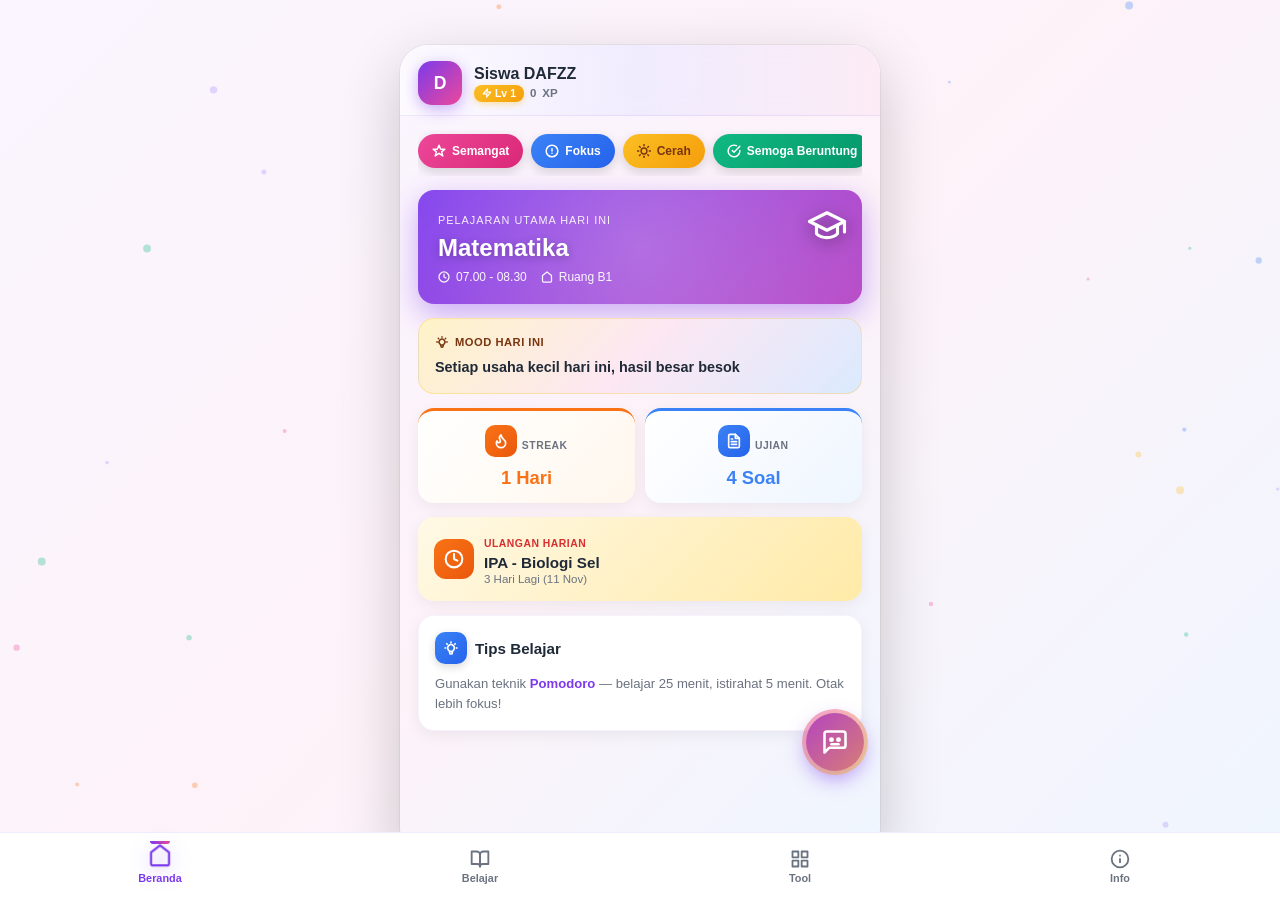
==== commit 33212791: "Update index.html" ====
--- a/index.html
+++ b/index.html
@@ -31,200 +31,1119 @@
         --radius-sm: 12px;
     }
 
-    * { box-sizing: border-box; margin: 0; padding: 0; font-family: -apple-system, BlinkMacSystemFont, 'Segoe UI', Roboto, sans-serif; -webkit-tap-highlight-color: transparent; }
-    button, .nav-item, .tab-btn, .tool-card, header, .bottom-nav, .modal-title, .icon-badge, .chip { user-select: none; }
-    html, body { height: 100%; overflow: hidden; }
-    body { background: var(--bg-gradient); background-attachment: fixed; color: var(--text-main); display: flex; justify-content: center; min-height: 100vh; }
-
-    #fx-canvas { position: fixed; inset: 0; pointer-events: none; z-index: 0; opacity: 0.5; }
-
-    .app-container { width: 100%; max-width: 480px; height: 100vh; height: 100dvh; background: var(--bg-gradient); position: relative; overflow: hidden; display: flex; flex-direction: column; z-index: 1; }
-
-    @media (min-width: 600px) { body { align-items: center; padding: 20px; } .app-container { height: 90vh; max-height: 850px; border-radius: 28px; box-shadow: 0 20px 60px rgba(0,0,0,0.2); } }
-
-    #splash { position: absolute; inset: 0; background: linear-gradient(135deg, #7c3aed 0%, #ec4899 50%, #fbbf24 100%); background-size: 200% 200%; animation: gradientMove 4s ease infinite; z-index: 9999; display: flex; flex-direction: column; align-items: center; justify-content: center; color: white; cursor: pointer; transition: opacity 0.5s ease; }
-    @keyframes gradientMove { 0%, 100% { background-position: 0% 50%; } 50% { background-position: 100% 50%; } }
-    
-    .splash-logo { width: 100px; height: 100px; background: rgba(255, 255, 255, 0.2); backdrop-filter: blur(10px); border: 2px solid rgba(255,255,255,0.4); border-radius: 30px; display: flex; align-items: center; justify-content: center; animation: pulse 1.5s infinite ease-in-out; box-shadow: 0 0 60px rgba(255,255,255,0.5); }
-    @keyframes pulse { 0%, 100% { transform: scale(1); } 50% { transform: scale(1.12); } }
+    * {
+        box-sizing: border-box;
+        margin: 0;
+        padding: 0;
+        font-family: -apple-system, BlinkMacSystemFont, 'Segoe UI', Roboto, sans-serif;
+        -webkit-tap-highlight-color: transparent;
+    }
+
+    button, .nav-item, .tab-btn, .tool-card, header, .bottom-nav, .modal-title, .icon-badge, .chip {
+        user-select: none;
+    }
+
+    html, body {
+        height: 100%;
+        overflow: hidden;
+    }
+
+    body {
+        background: var(--bg-gradient);
+        background-attachment: fixed;
+        color: var(--text-main);
+        display: flex;
+        justify-content: center;
+        min-height: 100vh;
+    }
+
+    #fx-canvas {
+        position: fixed;
+        inset: 0;
+        pointer-events: none;
+        z-index: 0;
+        opacity: 0.5;
+    }
+
+    .app-container {
+        width: 100%;
+        max-width: 480px;
+        height: 100vh;
+        height: 100dvh;
+        background: var(--bg-gradient);
+        position: relative;
+        overflow: hidden;
+        display: flex;
+        flex-direction: column;
+        z-index: 1;
+    }
+
+    @media (min-width: 600px) {
+        body {
+            align-items: center;
+            padding: 20px;
+        }
+        .app-container {
+            height: 90vh;
+            max-height: 850px;
+            border-radius: 28px;
+            box-shadow: 0 20px 60px rgba(0,0,0,0.2), 0 0 0 1px rgba(0,0,0,0.05);
+        }
+    }
+
+    #splash {
+        position: absolute;
+        inset: 0;
+        background: linear-gradient(135deg, #7c3aed 0%, #ec4899 50%, #fbbf24 100%);
+        background-size: 200% 200%;
+        animation: gradientMove 4s ease infinite;
+        z-index: 9999;
+        display: flex;
+        flex-direction: column;
+        align-items: center;
+        justify-content: center;
+        color: white;
+        cursor: pointer;
+        transition: opacity 0.5s ease;
+    }
+
+    @keyframes gradientMove {
+        0%, 100% { background-position: 0% 50%; }
+        50% { background-position: 100% 50%; }
+    }
+
+    .splash-logo {
+        width: 100px;
+        height: 100px;
+        background: rgba(255, 255, 255, 0.2);
+        backdrop-filter: blur(10px);
+        border: 2px solid rgba(255,255,255,0.4);
+        border-radius: 30px;
+        display: flex;
+        align-items: center;
+        justify-content: center;
+        animation: pulse 1.5s infinite ease-in-out;
+        box-shadow: 0 0 60px rgba(255,255,255,0.5);
+    }
+
+    @keyframes pulse {
+        0%, 100% { transform: scale(1); }
+        50% { transform: scale(1.12); }
+    }
+
     .splash h2 { margin-top: 20px; font-weight: 800; font-size: 1.5rem; letter-spacing: 1px; }
     .splash p { font-size: 0.75rem; opacity: 0.9; margin-top: 8px; }
 
-    header { padding: 16px 18px 10px; display: flex; justify-content: space-between; align-items: center; background: linear-gradient(90deg, rgba(255,255,255,0.6) 0%, rgba(237,233,254,0.8) 50%, rgba(252,231,243,0.6) 100%); backdrop-filter: blur(10px); border-bottom: 1px solid rgba(124,58,237,0.1); position: relative; z-index: 5; flex-shrink: 0; }
+    header {
+        padding: 16px 18px 10px;
+        display: flex;
+        justify-content: space-between;
+        align-items: center;
+        background: linear-gradient(90deg, rgba(255,255,255,0.6) 0%, rgba(237,233,254,0.8) 50%, rgba(252,231,243,0.6) 100%);
+        backdrop-filter: blur(10px);
+        border-bottom: 1px solid rgba(124,58,237,0.1);
+        position: relative;
+        z-index: 5;
+        flex-shrink: 0;
+    }
+
     .user-profile { display: flex; align-items: center; gap: 12px; }
-    .avatar { width: 44px; height: 44px; border-radius: 14px; background: linear-gradient(135deg, #7c3aed, #ec4899, #fbbf24); background-size: 200% 200%; animation: gradientMove 3s ease infinite; display: flex; align-items: center; justify-content: center; color: white; font-weight: 800; font-size: 1.1rem; box-shadow: 0 4px 15px rgba(124, 58, 237, 0.4); }
+
+    .avatar {
+        width: 44px;
+        height: 44px;
+        border-radius: 14px;
+        background: linear-gradient(135deg, #7c3aed, #ec4899, #fbbf24);
+        background-size: 200% 200%;
+        animation: gradientMove 3s ease infinite;
+        display: flex;
+        align-items: center;
+        justify-content: center;
+        color: white;
+        font-weight: 800;
+        font-size: 1.1rem;
+        box-shadow: 0 4px 15px rgba(124, 58, 237, 0.4);
+        position: relative;
+    }
+
     .user-info h2 { font-size: 1rem; font-weight: 800; color: var(--text-main); }
     .user-info p { font-size: 0.72rem; color: var(--text-sub); font-weight: 600; margin-top: 2px; display: flex; align-items: center; gap: 6px; }
-    .xp-badge { background: linear-gradient(135deg, #fbbf24, #f59e0b); color: white; padding: 3px 8px; border-radius: 8px; font-weight: 800; font-size: 0.65rem; display: inline-flex; align-items: center; gap: 3px; box-shadow: 0 2px 6px rgba(251,191,36,0.4); }
-    #live-clock { font-weight: 800; color: #7c3aed; margin-left: 6px; }
-
-    .content-area { flex: 1; overflow-y: auto; overflow-x: hidden; padding: 14px 18px 30px; scroll-behavior: smooth; position: relative; z-index: 2; }
-    .content-area::-webkit-scrollbar { width: 4px; } .content-area::-webkit-scrollbar-thumb { background: rgba(124, 58, 237, 0.3); border-radius: 2px; }
-    .view { display: none; } .view.active { display: block; animation: fadeSlideIn 0.5s cubic-bezier(0.34, 1.56, 0.64, 1); }
-    @keyframes fadeSlideIn { from { opacity: 0; transform: translateY(20px); } to { opacity: 1; transform: translateY(0); } }
-
-    .card { background: var(--card-bg); border-radius: var(--radius-md); padding: 16px; margin-bottom: 14px; box-shadow: var(--shadow-sm); border: 1px solid rgba(124,58,237,0.06); transition: transform 0.25s, box-shadow 0.25s; }
-    .card:hover { transform: translateY(-3px); box-shadow: var(--shadow); }
-    
-    .card-main { background: linear-gradient(135deg, #7c3aed 0%, #ec4899 100%); background-size: 200% 200%; animation: gradientMove 5s ease infinite; color: white; position: relative; overflow: hidden; border: none; padding: 20px; box-shadow: 0 10px 30px rgba(124,58,237,0.4); cursor: pointer; transition: transform 0.2s; }
-    .card-main:active { transform: scale(0.98); }
-    .card-main::before { content: ''; position: absolute; inset: -50%; background: radial-gradient(circle, rgba(255,255,255,0.25) 0%, transparent 70%); animation: shine 4s ease-in-out infinite; pointer-events: none; }
-    @keyframes shine { 0%, 100% { transform: scale(1) rotate(0deg); opacity: 0.3; } 50% { transform: scale(1.2) rotate(180deg); opacity: 0.6; } }
-    .grad-cap { position: absolute; top: 14px; right: 14px; animation: capFloat 3s ease-in-out infinite; filter: drop-shadow(0 4px 8px rgba(0,0,0,0.4)); z-index: 2; }
-    @keyframes capFloat { 0%, 100% { transform: translateY(0) rotate(-10deg) scale(1); } 50% { transform: translateY(-10px) rotate(10deg) scale(1.1); } }
-    .card-main h2 { font-size: 1.5rem; margin-top: 6px; font-weight: 800; text-shadow: 0 2px 8px rgba(0,0,0,0.25); position: relative; }
-    .card-main p { font-size: 0.75rem; opacity: 0.95; margin-top: 8px; display: flex; align-items: center; gap: 6px; position: relative; }
+
+    .xp-badge {
+        background: linear-gradient(135deg, #fbbf24, #f59e0b);
+        color: white;
+        padding: 3px 8px;
+        border-radius: 8px;
+        font-weight: 800;
+        font-size: 0.65rem;
+        display: inline-flex;
+        align-items: center;
+        gap: 3px;
+        box-shadow: 0 2px 6px rgba(251,191,36,0.4);
+    }
+
+    .content-area {
+        flex: 1;
+        overflow-y: auto;
+        overflow-x: hidden;
+        padding: 14px 18px 30px;
+        scroll-behavior: smooth;
+        position: relative;
+        z-index: 2;
+    }
+
+    .content-area::-webkit-scrollbar { width: 4px; }
+    .content-area::-webkit-scrollbar-thumb {
+        background: rgba(124, 58, 237, 0.3); border-radius: 2px;
+    }
+
+    .view { display: none; }
+    .view.active {
+        display: block;
+        animation: fadeSlideIn 0.5s cubic-bezier(0.34, 1.56, 0.64, 1);
+    }
+
+    @keyframes fadeSlideIn {
+        from { opacity: 0; transform: translateY(20px); }
+        to { opacity: 1; transform: translateY(0); }
+    }
+
+    .card {
+        background: var(--card-bg);
+        border-radius: var(--radius-md);
+        padding: 16px;
+        margin-bottom: 14px;
+        box-shadow: var(--shadow-sm);
+        border: 1px solid rgba(124,58,237,0.06);
+        transition: transform 0.25s, box-shadow 0.25s;
+    }
+
+    .card:hover {
+        transform: translateY(-3px);
+        box-shadow: var(--shadow);
+    }
+
+    .card-main {
+        background: linear-gradient(135deg, #7c3aed 0%, #ec4899 100%);
+        background-size: 200% 200%;
+        animation: gradientMove 5s ease infinite;
+        color: white;
+        position: relative;
+        overflow: hidden;
+        border: none;
+        padding: 20px;
+        box-shadow: 0 10px 30px rgba(124,58,237,0.4);
+    }
+
+    .card-main::before {
+        content: '';
+        position: absolute;
+        inset: -50%;
+        background: radial-gradient(circle, rgba(255,255,255,0.25) 0%, transparent 70%);
+        animation: shine 4s ease-in-out infinite;
+        pointer-events: none;
+    }
+
+    @keyframes shine {
+        0%, 100% { transform: scale(1) rotate(0deg); opacity: 0.3; }
+        50% { transform: scale(1.2) rotate(180deg); opacity: 0.6; }
+    }
+
+    .grad-cap {
+        position: absolute;
+        top: 14px;
+        right: 14px;
+        animation: capFloat 3s ease-in-out infinite;
+        filter: drop-shadow(0 4px 8px rgba(0,0,0,0.4));
+        z-index: 2;
+    }
+
+    @keyframes capFloat {
+        0%, 100% { transform: translateY(0) rotate(-10deg) scale(1); }
+        50% { transform: translateY(-10px) rotate(10deg) scale(1.1); }
+    }
+
+    .card-main h2 {
+        font-size: 1.5rem;
+        margin-top: 6px;
+        font-weight: 800;
+        text-shadow: 0 2px 8px rgba(0,0,0,0.25);
+        position: relative;
+    }
+
+    .card-main p {
+        font-size: 0.75rem;
+        opacity: 0.95;
+        margin-top: 8px;
+        display: flex;
+        align-items: center;
+        gap: 6px;
+        position: relative;
+    }
 
     .grid-2 { display: grid; grid-template-columns: 1fr 1fr; gap: 10px; }
-    .stat-card { background: var(--card-bg); border-radius: var(--radius-md); padding: 14px 10px; text-align: center; box-shadow: var(--shadow-sm); border-top: 3px solid; transition: transform 0.25s; position: relative; overflow: hidden; }
+
+    .stat-card {
+        background: var(--card-bg);
+        border-radius: var(--radius-md);
+        padding: 14px 10px;
+        text-align: center;
+        box-shadow: var(--shadow-sm);
+        border-top: 3px solid;
+        transition: transform 0.25s;
+        position: relative;
+        overflow: hidden;
+    }
+
     .stat-card:hover { transform: translateY(-4px) scale(1.02); }
     .stat-card.streak { border-top-color: #f97316; background: linear-gradient(135deg, #fff 0%, #fff7ed 100%); }
     .stat-card.exam { border-top-color: #3b82f6; background: linear-gradient(135deg, #fff 0%, #eff6ff 100%); }
-    .stat-icon { display: inline-flex; align-items: center; justify-content: center; width: 32px; height: 32px; border-radius: 10px; margin-bottom: 6px; color: white; }
+
+    .stat-icon {
+        display: inline-flex;
+        align-items: center;
+        justify-content: center;
+        width: 32px;
+        height: 32px;
+        border-radius: 10px;
+        margin-bottom: 6px;
+        color: white;
+    }
+
     .stat-icon.streak { background: linear-gradient(135deg, #f97316, #ea580c); animation: emojiBounce 2s ease-in-out infinite; }
     .stat-icon.exam { background: linear-gradient(135deg, #3b82f6, #2563eb); animation: emojiBounce 2s ease-in-out infinite 0.3s; }
-    @keyframes emojiBounce { 0%, 100% { transform: translateY(0) rotate(0); } 25% { transform: translateY(-4px) rotate(-8deg); } 75% { transform: translateY(-4px) rotate(8deg); } }
-
-    .fun-strip { display: flex; gap: 8px; margin-bottom: 14px; overflow-x: auto; padding: 4px 0 8px; }
-    .fun-strip::-webkit-scrollbar { height: 3px; } .fun-strip::-webkit-scrollbar-thumb { background: rgba(124,58,237,0.3); border-radius: 2px; }
-    .fun-pill { padding: 10px 14px; border-radius: 20px; font-size: 0.75rem; font-weight: 700; white-space: nowrap; color: white; box-shadow: 0 4px 12px rgba(0,0,0,0.15); animation: floatY 4s ease-in-out infinite; flex-shrink: 0; display: flex; align-items: center; gap: 6px; }
+
+    @keyframes emojiBounce {
+        0%, 100% { transform: translateY(0) rotate(0); }
+        25% { transform: translateY(-4px) rotate(-8deg); }
+        75% { transform: translateY(-4px) rotate(8deg); }
+    }
+
+    .fun-strip {
+        display: flex;
+        gap: 8px;
+        margin-bottom: 14px;
+        overflow-x: auto;
+        padding: 4px 0 8px;
+    }
+    .fun-strip::-webkit-scrollbar { height: 3px; }
+    .fun-strip::-webkit-scrollbar-thumb { background: rgba(124,58,237,0.3); border-radius: 2px; }
+
+    .fun-pill {
+        padding: 10px 14px;
+        border-radius: 20px;
+        font-size: 0.75rem;
+        font-weight: 700;
+        white-space: nowrap;
+        color: white;
+        box-shadow: 0 4px 12px rgba(0,0,0,0.15);
+        animation: floatY 4s ease-in-out infinite;
+        flex-shrink: 0;
+        display: flex;
+        align-items: center;
+        gap: 6px;
+    }
     .fun-pill:nth-child(1) { background: linear-gradient(135deg, #ec4899, #db2777); animation-delay: 0s; }
     .fun-pill:nth-child(2) { background: linear-gradient(135deg, #3b82f6, #2563eb); animation-delay: 0.5s; }
     .fun-pill:nth-child(3) { background: linear-gradient(135deg, #fbbf24, #f59e0b); animation-delay: 1s; color: #78350f; }
     .fun-pill:nth-child(4) { background: linear-gradient(135deg, #10b981, #059669); animation-delay: 1.5s; }
     .fun-pill:nth-child(5) { background: linear-gradient(135deg, #8b5cf6, #7c3aed); animation-delay: 2s; }
-    @keyframes floatY { 0%, 100% { transform: translateY(0); } 50% { transform: translateY(-3px); } }
-
-    .mood-card { background: linear-gradient(135deg, #fef3c7 0%, #fce7f3 50%, #dbeafe 100%); border-radius: var(--radius-md); padding: 16px; margin-bottom: 14px; border: 1px solid rgba(251,191,36,0.3); }
-    .mood-title { font-size: 0.7rem; font-weight: 800; color: #78350f; text-transform: uppercase; letter-spacing: 0.5px; display: flex; align-items: center; gap: 6px; }
-    .mood-text { font-size: 0.9rem; font-weight: 700; color: var(--text-main); margin-top: 8px; line-height: 1.4; }
-
-    .tab-nav { display: flex; padding: 0 0 12px; gap: 8px; overflow-x: auto; } .tab-nav::-webkit-scrollbar { height: 0; }
-    .tab-btn { padding: 8px 14px; border-radius: 20px; background: white; border: 1px solid rgba(124,58,237,0.1); font-size: 0.78rem; font-weight: 800; color: var(--text-sub); cursor: pointer; white-space: nowrap; transition: all 0.2s; box-shadow: 0 2px 6px rgba(0,0,0,0.04); display: flex; align-items: center; gap: 5px; }
-    .tab-btn.active { background: linear-gradient(135deg, #7c3aed, #ec4899); color: white; box-shadow: 0 4px 12px rgba(124,58,237,0.4); transform: scale(1.05); }
+
+    @keyframes floatY {
+        0%, 100% { transform: translateY(0); }
+        50% { transform: translateY(-3px); }
+    }
+
+    .mood-card {
+        background: linear-gradient(135deg, #fef3c7 0%, #fce7f3 50%, #dbeafe 100%);
+        border-radius: var(--radius-md);
+        padding: 16px;
+        margin-bottom: 14px;
+        position: relative;
+        overflow: hidden;
+        border: 1px solid rgba(251,191,36,0.3);
+    }
+
+    .mood-title {
+        font-size: 0.7rem;
+        font-weight: 800;
+        color: #78350f;
+        text-transform: uppercase;
+        letter-spacing: 0.5px;
+        display: flex;
+        align-items: center;
+        gap: 6px;
+    }
+
+    .mood-text {
+        font-size: 0.9rem;
+        font-weight: 700;
+        color: var(--text-main);
+        margin-top: 8px;
+        line-height: 1.4;
+    }
+
+    .schedule-item {
+        display: flex;
+        align-items: center;
+        gap: 12px;
+        padding: 12px 14px;
+        border-radius: 14px;
+        margin-bottom: 8px;
+        background: white;
+        box-shadow: var(--shadow-sm);
+        transition: transform 0.2s;
+        position: relative;
+        overflow: hidden;
+    }
+
+    .schedule-item::before {
+        content: '';
+        position: absolute;
+        left: 0; top: 0; bottom: 0;
+        width: 5px;
+    }
+
+    .schedule-item:hover { transform: translateX(4px); }
+
+    .schedule-item.senin::before { background: #ef4444; }
+    .schedule-item.selasa::before { background: #f97316; }
+    .schedule-item.rabu::before { background: #fbbf24; }
+    .schedule-item.kamis::before { background: #10b981; }
+    .schedule-item.jumat::before { background: #3b82f6; }
+    .schedule-item.sabtu::before { background: #8b5cf6; }
+
+    .schedule-day-badge {
+        width: 44px; height: 44px; border-radius: 12px;
+        display: flex; align-items: center; justify-content: center;
+        font-weight: 800; font-size: 0.7rem; color: white; flex-shrink: 0;
+        box-shadow: 0 4px 10px rgba(0,0,0,0.15);
+    }
+
+    .senin .schedule-day-badge { background: linear-gradient(135deg, #ef4444, #dc2626); }
+    .selasa .schedule-day-badge { background: linear-gradient(135deg, #f97316, #ea580c); }
+    .rabu .schedule-day-badge { background: linear-gradient(135deg, #fbbf24, #f59e0b); }
+    .kamis .schedule-day-badge { background: linear-gradient(135deg, #10b981, #059669); }
+    .jumat .schedule-day-badge { background: linear-gradient(135deg, #3b82f6, #2563eb); }
+    .sabtu .schedule-day-badge { background: linear-gradient(135deg, #8b5cf6, #7c3aed); }
+
+    .schedule-content { flex: 1; }
+    .schedule-content h4 { font-size: 0.88rem; font-weight: 800; margin-bottom: 3px; }
+    .schedule-content p { font-size: 0.72rem; color: var(--text-sub); line-height: 1.4; }
+
+    .calendar-container {
+        background: white;
+        border-radius: var(--radius-md);
+        padding: 14px;
+        box-shadow: var(--shadow-sm);
+        margin-bottom: 14px;
+    }
+
+    .calendar-header {
+        display: flex;
+        justify-content: space-between;
+        align-items: center;
+        margin-bottom: 12px;
+    }
+
+    .calendar-title {
+        font-size: 0.95rem;
+        font-weight: 800;
+        color: var(--primary);
+    }
+
+    .calendar-nav { display: flex; gap: 6px; }
+    .calendar-nav button {
+        width: 30px; height: 30px; border-radius: 10px;
+        border: none; background: var(--primary-soft);
+        color: var(--primary); font-weight: 800; cursor: pointer;
+        font-size: 0.9rem; transition: all 0.2s;
+    }
+    .calendar-nav button:hover { background: var(--primary); color: white; transform: scale(1.1); }
+
+    .calendar-weekdays {
+        display: grid;
+        grid-template-columns: repeat(7, 1fr);
+        gap: 3px; margin-bottom: 6px;
+    }
+
+    .calendar-weekdays div {
+        text-align: center; font-size: 0.7rem; font-weight: 800;
+        color: var(--text-sub); padding: 4px 0;
+    }
+
+    .calendar-weekdays div.sun { color: #ef4444; }
+    .calendar-weekdays div.sat { color: #3b82f6; }
+
+    .calendar-grid {
+        display: grid;
+        grid-template-columns: repeat(7, 1fr);
+        gap: 3px;
+    }
+
+    .calendar-day {
+        aspect-ratio: 1;
+        display: flex; align-items: center; justify-content: center;
+        font-size: 0.75rem; font-weight: 700;
+        border-radius: 8px; cursor: default;
+        position: relative; transition: transform 0.15s;
+    }
+
+    .calendar-day:hover { transform: scale(1.15); }
+    .calendar-day.other { color: #d1d5db; }
+    .calendar-day.today {
+        background: linear-gradient(135deg, #7c3aed, #ec4899);
+        color: white;
+        box-shadow: 0 3px 10px rgba(124,58,237,0.5);
+        animation: todayPulse 2s infinite;
+    }
+    @keyframes todayPulse {
+        0%, 100% { box-shadow: 0 3px 10px rgba(124,58,237,0.5); }
+        50% { box-shadow: 0 3px 20px rgba(124,58,237,0.8); }
+    }
+    .calendar-day.libur {
+        background: linear-gradient(135deg, #fee2e2, #fecaca);
+        color: #b91c1c;
+        border: 1px solid #f87171;
+    }
+    .calendar-day.ulangan {
+        background: linear-gradient(135deg, #fef3c7, #fde68a);
+        color: #92400e;
+        border: 1px solid #fbbf24;
+    }
+
+    .calendar-legend {
+        display: flex; gap: 12px; margin-top: 10px;
+        flex-wrap: wrap; font-size: 0.68rem; color: var(--text-sub);
+        font-weight: 600;
+    }
+    .calendar-legend span { display: flex; align-items: center; gap: 4px; }
+    .legend-dot { width: 10px; height: 10px; border-radius: 3px; display: inline-block; }
+    .legend-dot.libur { background: linear-gradient(135deg, #fee2e2, #fecaca); border: 1px solid #f87171; }
+    .legend-dot.ulangan { background: linear-gradient(135deg, #fef3c7, #fde68a); border: 1px solid #fbbf24; }
+    .legend-dot.today { background: linear-gradient(135deg, #7c3aed, #ec4899); }
+
+    .grid-tools {
+        display: grid;
+        grid-template-columns: repeat(2, 1fr);
+        gap: 12px;
+    }
+
+    .tool-card {
+        border-radius: var(--radius-md);
+        padding: 14px;
+        display: flex; flex-direction: column; gap: 8px;
+        cursor: pointer;
+        transition: transform 0.3s cubic-bezier(0.34, 1.56, 0.64, 1), box-shadow 0.25s;
+        border: none; position: relative; overflow: hidden;
+        color: white; animation: toolPop 0.5s cubic-bezier(0.34, 1.56, 0.64, 1) backwards;
+        box-shadow: 0 4px 12px rgba(0,0,0,0.15);
+    }
+
+    .tool-card:nth-child(1) { animation-delay: 0.03s; }
+    .tool-card:nth-child(2) { animation-delay: 0.06s; }
+    .tool-card:nth-child(3) { animation-delay: 0.09s; }
+    .tool-card:nth-child(4) { animation-delay: 0.12s; }
+    .tool-card:nth-child(5) { animation-delay: 0.15s; }
+    .tool-card:nth-child(6) { animation-delay: 0.18s; }
+    .tool-card:nth-child(7) { animation-delay: 0.21s; }
+    .tool-card:nth-child(8) { animation-delay: 0.24s; }
+    .tool-card:nth-child(9) { animation-delay: 0.27s; }
+    .tool-card:nth-child(10) { animation-delay: 0.30s; }
+    .tool-card:nth-child(11) { animation-delay: 0.33s; }
+    .tool-card:nth-child(12) { animation-delay: 0.36s; }
+    .tool-card:nth-child(13) { animation-delay: 0.39s; }
+    .tool-card:nth-child(14) { animation-delay: 0.42s; }
+    .tool-card:nth-child(15) { animation-delay: 0.45s; }
+    .tool-card:nth-child(16) { animation-delay: 0.48s; }
+    .tool-card:nth-child(17) { animation-delay: 0.51s; }
+    .tool-card:nth-child(18) { animation-delay: 0.54s; }
+
+    @keyframes toolPop {
+        from { opacity: 0; transform: scale(0.7) translateY(20px); }
+        to { opacity: 1; transform: scale(1) translateY(0); }
+    }
+
+    .tool-card::before {
+        content: '';
+        position: absolute; top: -50%; left: -50%;
+        width: 200%; height: 200%;
+        background: radial-gradient(circle, rgba(255,255,255,0.35) 0%, transparent 60%);
+        transform: translateX(-100%);
+        transition: transform 0.7s;
+        pointer-events: none;
+    }
+
+    .tool-card:hover::before { transform: translateX(100%); }
+
+    .tool-card:hover {
+        transform: translateY(-6px) scale(1.04);
+        box-shadow: 0 15px 30px rgba(0,0,0,0.3);
+    }
+
+    .tool-card:active { transform: scale(0.96); }
+
+    .tool-card svg { filter: drop-shadow(0 2px 4px rgba(0,0,0,0.2)); transition: transform 0.3s; }
+    .tool-card:hover svg { transform: scale(1.15) rotate(-5deg); }
+    .tool-card h4 { font-size: 0.82rem; font-weight: 800; }
+
+    .tool-card[data-tool="kalkulator"] { background: linear-gradient(135deg, #667eea, #764ba2); }
+    .tool-card[data-tool="pomodoro"]   { background: linear-gradient(135deg, #f093fb, #f5576c); }
+    .tool-card[data-tool="flashcard"]  { background: linear-gradient(135deg, #4facfe, #00f2fe); }
+    .tool-card[data-tool="konverter"]  { background: linear-gradient(135deg, #43e97b, #38f9d7); color: #064e3b; }
+    .tool-card[data-tool="periodik"]   { background: linear-gradient(135deg, #fa709a, #fee140); color: #78350f; }
+    .tool-card[data-tool="pdf"]        { background: linear-gradient(135deg, #30cfd0, #330867); }
+    .tool-card[data-tool="katakata"]   { background: linear-gradient(135deg, #a8edea, #fed6e3); color: #2d3436; }
+    .tool-card[data-tool="stopwatch"]  { background: linear-gradient(135deg, #ff9a9e, #fecfef); color: #2d3436; }
+    .tool-card[data-tool="rumus"]      { background: linear-gradient(135deg, #ffecd2, #fcb69f); color: #2d3436; }
+    .tool-card[data-tool="tabungan"]   { background: linear-gradient(135deg, #ff6a88, #ff99ac); }
+    .tool-card[data-tool="papan"]      { background: linear-gradient(135deg, #21d4fd, #b721ff); }
+    .tool-card[data-tool="rak"]        { background: linear-gradient(135deg, #08aeea, #2af598); color: #064e3b; }
+    .tool-card[data-tool="piket"]      { background: linear-gradient(135deg, #ff9a44, #fc6076); }
+    .tool-card[data-tool="mindmap"]    { background: linear-gradient(135deg, #b224ef, #7579ff); }
+    .tool-card[data-tool="kamus"]      { background: linear-gradient(135deg, #00c9ff, #92fe9d); color: #064e3b; }
+    .tool-card[data-tool="seragam"]    { background: linear-gradient(135deg, #fc5c7d, #6a82fb); }
+    .tool-card[data-tool="hujan"]      { background: linear-gradient(135deg, #4568dc, #b06ab3); }
+    .tool-card[data-tool="ujian"]      { background: linear-gradient(135deg, #f857a6, #ff5858); }
+
+    .tab-nav {
+        display: flex; padding: 0 0 12px; gap: 8px; overflow-x: auto;
+    }
+    .tab-nav::-webkit-scrollbar { height: 0; }
+
+    .tab-btn {
+        padding: 8px 14px;
+        border-radius: 20px;
+        background: white;
+        border: 1px solid rgba(124,58,237,0.1);
+        font-size: 0.78rem;
+        font-weight: 800;
+        color: var(--text-sub);
+        cursor: pointer;
+        white-space: nowrap;
+        transition: all 0.2s;
+        box-shadow: 0 2px 6px rgba(0,0,0,0.04);
+        display: flex; align-items: center; gap: 5px;
+    }
+
+    .tab-btn.active {
+        background: linear-gradient(135deg, #7c3aed, #ec4899);
+        color: white;
+        box-shadow: 0 4px 12px rgba(124,58,237,0.4);
+        transform: scale(1.05);
+    }
+
     .tab-btn svg { width: 14px; height: 14px; }
 
-    .section-header { display: flex; align-items: center; gap: 8px; margin-bottom: 12px; }
-    .section-header h3 { font-size: 1.05rem; font-weight: 800; color: var(--text-main); }
-    .icon-badge { width: 32px; height: 32px; border-radius: 10px; display: flex; align-items: center; justify-content: center; color: white; box-shadow: 0 3px 8px rgba(0,0,0,0.15); }
+    .section-header {
+        display: flex; align-items: center; gap: 8px; margin-bottom: 12px;
+    }
+    .section-header h3 {
+        font-size: 1.05rem; font-weight: 800; color: var(--text-main);
+    }
+    .icon-badge {
+        width: 32px; height: 32px; border-radius: 10px;
+        display: flex; align-items: center; justify-content: center;
+        color: white;
+        box-shadow: 0 3px 8px rgba(0,0,0,0.15);
+    }
     .icon-badge svg { width: 16px; height: 16px; }
 
-    .empty-state { text-align: center; padding: 24px 20px; color: var(--text-sub); font-size: 0.85rem; background: white; border-radius: var(--radius-md); border: 2px dashed rgba(124,58,237,0.15); }
-    .empty-state .icon-wrap { display: inline-flex; width: 48px; height: 48px; border-radius: 16px; background: linear-gradient(135deg, #ede9fe, #fce7f3); align-items: center; justify-content: center; color: var(--primary); margin-bottom: 10px; animation: emojiBounce 2s infinite; }
-
-    input, textarea, select { width: 100%; padding: 10px 12px; margin: 8px 0; border: 1.5px solid #e5e7eb; border-radius: 12px; font-size: 0.9rem; font-family: inherit; color: var(--text-main); background: white; transition: border-color 0.2s, box-shadow 0.2s; }
-    input:focus, textarea:focus, select:focus { outline: none; border-color: var(--primary-light); box-shadow: 0 0 0 3px rgba(167,139,250,0.15); }
+    .empty-state {
+        text-align: center;
+        padding: 24px 20px;
+        color: var(--text-sub);
+        font-size: 0.85rem;
+        background: white;
+        border-radius: var(--radius-md);
+        border: 2px dashed rgba(124,58,237,0.15);
+    }
+    .empty-state .icon-wrap {
+        display: inline-flex;
+        width: 48px; height: 48px;
+        border-radius: 16px;
+        background: linear-gradient(135deg, #ede9fe, #fce7f3);
+        align-items: center; justify-content: center;
+        color: var(--primary);
+        margin-bottom: 10px;
+        animation: emojiBounce 2s infinite;
+    }
+
+    input, textarea, select {
+        width: 100%;
+        padding: 10px 12px;
+        margin: 8px 0;
+        border: 1.5px solid #e5e7eb;
+        border-radius: 12px;
+        font-size: 0.9rem;
+        font-family: inherit;
+        color: var(--text-main);
+        background: white;
+        transition: border-color 0.2s, box-shadow 0.2s;
+    }
+    input:focus, textarea:focus, select:focus {
+        outline: none;
+        border-color: var(--primary-light);
+        box-shadow: 0 0 0 3px rgba(167,139,250,0.15);
+    }
     textarea { min-height: 90px; resize: vertical; }
 
-    .btn-main { width: 100%; padding: 12px; background: linear-gradient(135deg, #7c3aed, #ec4899); background-size: 200% 200%; animation: gradientMove 3s ease infinite; color: white; border: none; border-radius: 12px; font-weight: 800; font-size: 0.9rem; cursor: pointer; transition: transform 0.15s; box-shadow: 0 4px 12px rgba(124,58,237,0.4); display: flex; align-items: center; justify-content: center; gap: 6px; }
+    .btn-main {
+        width: 100%;
+        padding: 12px;
+        background: linear-gradient(135deg, #7c3aed, #ec4899);
+        background-size: 200% 200%;
+        animation: gradientMove 3s ease infinite;
+        color: white;
+        border: none;
+        border-radius: 12px;
+        font-weight: 800;
+        font-size: 0.9rem;
+        cursor: pointer;
+        transition: transform 0.15s;
+        box-shadow: 0 4px 12px rgba(124,58,237,0.4);
+        display: flex; align-items: center; justify-content: center; gap: 6px;
+    }
     .btn-main:active { transform: scale(0.97); }
-    .btn-secondary { width: 100%; padding: 10px; background: white; color: var(--text-main); border: 1.5px solid #e5e7eb; border-radius: 12px; font-weight: 700; margin-top: 8px; cursor: pointer; font-size: 0.85rem; display: flex; align-items: center; justify-content: center; gap: 6px; }
-    .btn-danger { width: 100%; padding: 10px; background: #fef2f2; color: var(--accent-red); border: none; border-radius: 12px; font-weight: 700; margin-top: 8px; cursor: pointer; font-size: 0.85rem; display: flex; align-items: center; justify-content: center; gap: 6px; }
-
-    .bottom-nav { height: 68px; background: rgba(255,255,255,0.98); border-top: 1px solid rgba(124,58,237,0.1); display: flex; justify-content: space-around; align-items: center; padding-bottom: env(safe-area-inset-bottom, 0); position: fixed; bottom: 0; left: 0; right: 0; z-index: 999999; flex-shrink: 0; pointer-events: auto; }
-    .nav-item { display: flex; flex-direction: column; align-items: center; gap: 3px; background: none; border: none; color: var(--text-sub); font-size: 0.68rem; font-weight: 800; cursor: pointer; width: 25%; padding: 8px 0; transition: all 0.2s; position: relative; pointer-events: auto; z-index: 1000000; }
+
+    .btn-secondary {
+        width: 100%;
+        padding: 10px;
+        background: white;
+        color: var(--text-main);
+        border: 1.5px solid #e5e7eb;
+        border-radius: 12px;
+        font-weight: 700;
+        margin-top: 8px;
+        cursor: pointer;
+        font-size: 0.85rem;
+        display: flex; align-items: center; justify-content: center; gap: 6px;
+    }
+    .btn-danger {
+        width: 100%;
+        padding: 10px;
+        background: #fef2f2;
+        color: var(--accent-red);
+        border: none;
+        border-radius: 12px;
+        font-weight: 700;
+        margin-top: 8px;
+        cursor: pointer;
+        font-size: 0.85rem;
+        display: flex; align-items: center; justify-content: center; gap: 6px;
+    }
+
+    /* Bottom Nav — FIXED with z-index 9999 */
+    .bottom-nav {
+        height: 68px;
+        background: rgba(255,255,255,0.98);
+        backdrop-filter: blur(20px);
+        border-top: 1px solid rgba(124,58,237,0.1);
+        display: flex;
+        justify-content: space-around;
+        align-items: center;
+        padding-bottom: env(safe-area-inset-bottom, 0);
+        position: relative;
+        z-index: 9999;
+        flex-shrink: 0;
+        pointer-events: auto;
+    }
+
+    .nav-item {
+        display: flex;
+        flex-direction: column;
+        align-items: center;
+        gap: 3px;
+        background: none; border: none;
+        color: var(--text-sub);
+        font-size: 0.68rem;
+        font-weight: 800;
+        cursor: pointer;
+        width: 25%; padding: 8px 0;
+        transition: all 0.2s;
+        position: relative;
+        pointer-events: auto;
+        z-index: 10000;
+    }
+
+    .nav-item svg { transition: transform 0.3s cubic-bezier(0.34, 1.56, 0.64, 1); }
+
     .nav-item.active { color: var(--primary); }
-    .nav-item.active svg { transform: scale(1.2) translateY(-3px); filter: drop-shadow(0 3px 8px rgba(124,58,237,0.5)); }
-    .nav-item.active::before { content: ''; position: absolute; top: 0; height: 3px; border-radius: 0 0 3px 3px; background: linear-gradient(90deg, #7c3aed, #ec4899); animation: navIndicator 0.3s ease forwards; }
-    @keyframes navIndicator { from { width: 0; opacity: 0; } to { width: 20px; opacity: 1; } }
-
-    .modal { position: fixed; inset: 0; background: rgba(17, 12, 46, 0.55); backdrop-filter: blur(6px); z-index: 2000; display: none; align-items: center; justify-content: center; padding: 16px; }
+    .nav-item.active svg {
+        transform: scale(1.2) translateY(-3px);
+        filter: drop-shadow(0 3px 8px rgba(124,58,237,0.5));
+    }
+    .nav-item.active::before {
+        content: '';
+        position: absolute;
+        top: 0;
+        width: 20px;
+        height: 3px;
+        border-radius: 0 0 3px 3px;
+        background: linear-gradient(90deg, #7c3aed, #ec4899);
+        animation: navIndicator 0.3s ease forwards;
+    }
+    @keyframes navIndicator {
+        from { width: 0; opacity: 0; }
+        to { width: 20px; opacity: 1; }
+    }
+
+    .modal {
+        position: absolute; inset: 0;
+        background: rgba(17, 12, 46, 0.55);
+        backdrop-filter: blur(6px);
+        z-index: 2000;
+        display: none;
+        align-items: center;
+        justify-content: center;
+        padding: 16px;
+    }
     .modal.show { display: flex; }
-    .modal-content { background: white; border-radius: var(--radius-lg); width: 100%; max-width: 400px; padding: 20px; max-height: 85vh; overflow-y: auto; animation: slideUpModal 0.4s cubic-bezier(0.34, 1.56, 0.64, 1); box-shadow: 0 20px 60px rgba(0,0,0,0.4); }
-    @keyframes slideUpModal { from { opacity: 0; transform: translateY(40px) scale(0.9); } to { opacity: 1; transform: translateY(0) scale(1); } }
+
+    .modal-content {
+        background: white;
+        border-radius: var(--radius-lg);
+        width: 100%; max-width: 400px;
+        padding: 20px;
+        max-height: 85vh;
+        overflow-y: auto;
+        animation: slideUpModal 0.4s cubic-bezier(0.34, 1.56, 0.64, 1);
+        box-shadow: 0 20px 60px rgba(0,0,0,0.4);
+    }
+    @keyframes slideUpModal {
+        from { opacity: 0; transform: translateY(40px) scale(0.9); }
+        to { opacity: 1; transform: translateY(0) scale(1); }
+    }
+
     .modal-tool-title { font-size: 1.1rem; font-weight: 800; margin-bottom: 4px; }
     .modal-tool-sub { font-size: 0.75rem; color: var(--text-sub); margin-bottom: 14px; }
 
-    .toast { position: fixed; bottom: 90px; left: 50%; transform: translateX(-50%) translateY(10px); background: linear-gradient(135deg, #1f2937, #7c3aed); color: white; padding: 10px 18px; border-radius: 20px; font-size: 0.8rem; font-weight: 700; z-index: 3000; opacity: 0; transition: all 0.3s; pointer-events: none; white-space: nowrap; box-shadow: 0 8px 20px rgba(0,0,0,0.3); }
+    .toast {
+        position: absolute;
+        bottom: 90px; left: 50%;
+        transform: translateX(-50%) translateY(10px);
+        background: linear-gradient(135deg, #1f2937, #7c3aed);
+        color: white;
+        padding: 10px 18px;
+        border-radius: 20px;
+        font-size: 0.8rem;
+        font-weight: 700;
+        z-index: 3000;
+        opacity: 0;
+        transition: all 0.3s;
+        pointer-events: none;
+        white-space: nowrap;
+        box-shadow: 0 8px 20px rgba(0,0,0,0.3);
+    }
     .toast.show { opacity: 1; transform: translateX(-50%) translateY(0); }
 
-    .result-box { background: linear-gradient(135deg, #ede9fe, #fce7f3); padding: 14px; border-radius: 12px; margin: 10px 0; font-weight: 800; color: var(--primary); text-align: center; font-size: 1rem; border: 1px solid rgba(124,58,237,0.1); }
-    .list-item { display: flex; justify-content: space-between; align-items: center; padding: 10px 12px; background: linear-gradient(135deg, #faf5ff, #fdf2f8); border-radius: 10px; margin-bottom: 8px; font-size: 0.85rem; gap: 8px; border: 1px solid rgba(124,58,237,0.08); }
-    .list-item .del-btn { background: none; border: none; color: var(--accent-red); font-size: 0.7rem; font-weight: 800; padding: 4px 8px; border-radius: 6px; cursor: pointer; }
-
-    .calc-display { background: linear-gradient(135deg, #1f2937, #111827); color: #fbbf24; padding: 16px; border-radius: 12px; text-align: right; font-size: 1.6rem; font-weight: 800; margin-bottom: 10px; min-height: 60px; display: flex; align-items: center; justify-content: flex-end; word-break: break-all; }
+    .result-box {
+        background: linear-gradient(135deg, #ede9fe, #fce7f3);
+        padding: 14px;
+        border-radius: 12px;
+        margin: 10px 0;
+        font-weight: 800;
+        color: var(--primary);
+        text-align: center;
+        font-size: 1rem;
+        border: 1px solid rgba(124,58,237,0.1);
+    }
+
+    .list-item {
+        display: flex; justify-content: space-between; align-items: center;
+        padding: 10px 12px;
+        background: linear-gradient(135deg, #faf5ff, #fdf2f8);
+        border-radius: 10px;
+        margin-bottom: 8px;
+        font-size: 0.85rem;
+        gap: 8px;
+        border: 1px solid rgba(124,58,237,0.08);
+    }
+    .list-item .del-btn {
+        background: none; border: none; color: var(--accent-red);
+        font-size: 0.7rem; font-weight: 800; padding: 4px 8px;
+        border-radius: 6px; cursor: pointer;
+    }
+    .list-item .del-btn:hover { background: #fff0ee; }
+
+    .calc-display {
+        background: linear-gradient(135deg, #1f2937, #111827);
+        color: #fbbf24;
+        padding: 16px;
+        border-radius: 12px;
+        text-align: right;
+        font-size: 1.6rem;
+        font-weight: 800;
+        margin-bottom: 10px;
+        min-height: 60px;
+        display: flex;
+        align-items: center; justify-content: flex-end;
+        word-break: break-all;
+        box-shadow: inset 0 2px 8px rgba(0,0,0,0.3);
+    }
     .calc-grid { display: grid; grid-template-columns: repeat(4, 1fr); gap: 6px; }
-    .calc-btn { padding: 14px 4px; background: linear-gradient(135deg, #faf5ff, #f3e8ff); border: none; border-radius: 10px; font-size: 1rem; font-weight: 800; color: var(--text-main); transition: transform 0.1s; cursor: pointer; }
+    .calc-btn {
+        padding: 14px 4px;
+        background: linear-gradient(135deg, #faf5ff, #f3e8ff);
+        border: none; border-radius: 10px;
+        font-size: 1rem; font-weight: 800;
+        color: var(--text-main); transition: transform 0.1s;
+        cursor: pointer;
+    }
     .calc-btn:active { transform: scale(0.94); }
     .calc-btn.op { background: linear-gradient(135deg, #ede9fe, #ddd6fe); color: var(--primary); }
     .calc-btn.eq { background: linear-gradient(135deg, #7c3aed, #ec4899); color: white; }
     .calc-btn.clear { background: linear-gradient(135deg, #fee2e2, #fecaca); color: var(--accent-red); }
 
-    .timer-display { text-align: center; font-size: 2.8rem; font-weight: 900; color: var(--text-main); padding: 16px 0; text-shadow: 0 2px 8px rgba(124,58,237,0.15); }
-    .timer-display.running { background: linear-gradient(135deg, #7c3aed, #ec4899); background-clip: text; -webkit-background-clip: text; -webkit-text-fill-color: transparent; animation: gradientMove 3s ease infinite; background-size: 200% 200%; }
+    .timer-display {
+        text-align: center; font-size: 2.8rem; font-weight: 900;
+        color: var(--text-main); padding: 16px 0;
+        font-variant-numeric: tabular-nums;
+        text-shadow: 0 2px 8px rgba(124,58,237,0.15);
+    }
+    .timer-display.running {
+        background: linear-gradient(135deg, #7c3aed, #ec4899);
+        background-clip: text; -webkit-background-clip: text;
+        -webkit-text-fill-color: transparent;
+        animation: gradientMove 3s ease infinite;
+        background-size: 200% 200%;
+    }
     .timer-presets { display: flex; gap: 6px; margin-bottom: 12px; }
-    .timer-presets button { flex: 1; padding: 8px; background: white; border: 1.5px solid #e5e7eb; border-radius: 10px; font-size: 0.8rem; font-weight: 700; color: var(--text-sub); cursor: pointer; }
-    .timer-presets button.active { background: linear-gradient(135deg, #7c3aed, #ec4899); color: white; border-color: transparent; }
-
-    .flashcard { background: linear-gradient(135deg, #7c3aed, #ec4899, #fbbf24); background-size: 200% 200%; animation: gradientMove 5s ease infinite; color: white; padding: 30px 20px; border-radius: var(--radius-md); text-align: center; min-height: 140px; display: flex; align-items: center; justify-content: center; font-size: 1.05rem; font-weight: 700; margin-bottom: 12px; cursor: pointer; line-height: 1.4; word-break: break-word; box-shadow: 0 8px 20px rgba(124,58,237,0.4); }
-
-    .quiz-option { display: block; width: 100%; text-align: left; padding: 12px; margin: 6px 0; background: white; border: 2px solid #e5e7eb; border-radius: 10px; font-size: 0.85rem; color: var(--text-main); cursor: pointer; transition: all 0.15s; font-family: inherit; }
+    .timer-presets button {
+        flex: 1; padding: 8px;
+        background: white; border: 1.5px solid #e5e7eb;
+        border-radius: 10px; font-size: 0.8rem; font-weight: 700;
+        color: var(--text-sub); cursor: pointer;
+    }
+    .timer-presets button.active {
+        background: linear-gradient(135deg, #7c3aed, #ec4899);
+        color: white; border-color: transparent;
+    }
+
+    .flashcard {
+        background: linear-gradient(135deg, #7c3aed, #ec4899, #fbbf24);
+        background-size: 200% 200%;
+        animation: gradientMove 5s ease infinite;
+        color: white;
+        padding: 30px 20px;
+        border-radius: var(--radius-md);
+        text-align: center;
+        min-height: 140px;
+        display: flex; align-items: center; justify-content: center;
+        font-size: 1.05rem; font-weight: 700;
+        margin-bottom: 12px;
+        cursor: pointer;
+        line-height: 1.4;
+        word-break: break-word;
+        box-shadow: 0 8px 20px rgba(124,58,237,0.4);
+    }
+
+    .quiz-option {
+        display: block; width: 100%; text-align: left;
+        padding: 12px; margin: 6px 0;
+        background: white;
+        border: 2px solid #e5e7eb;
+        border-radius: 10px;
+        font-size: 0.85rem; color: var(--text-main);
+        cursor: pointer; transition: all 0.15s;
+        font-family: inherit;
+    }
     .quiz-option.selected { border-color: var(--primary); background: var(--primary-soft); }
     .quiz-option.correct { border-color: #10b981; background: #d1fae5; }
     .quiz-option.wrong { border-color: var(--accent-red); background: #fee2e2; }
 
-    .check-item { display: flex; align-items: center; gap: 10px; padding: 10px 12px; background: linear-gradient(135deg, #faf5ff, #fdf2f8); border-radius: 10px; margin-bottom: 6px; font-size: 0.85rem; border: 1px solid rgba(124,58,237,0.08); cursor: pointer; }
+    .check-item {
+        display: flex; align-items: center; gap: 10px;
+        padding: 10px 12px;
+        background: linear-gradient(135deg, #faf5ff, #fdf2f8);
+        border-radius: 10px; margin-bottom: 6px; font-size: 0.85rem;
+        border: 1px solid rgba(124,58,237,0.08);
+        cursor: pointer;
+    }
     .check-item input { width: auto; margin: 0; accent-color: var(--primary); transform: scale(1.3); }
     .check-item.done label { text-decoration: line-through; color: var(--text-sub); }
 
     .element-grid { display: grid; grid-template-columns: repeat(4, 1fr); gap: 4px; }
-    .element-cell { background: linear-gradient(135deg, #faf5ff, #fdf2f8); padding: 6px 2px; border-radius: 8px; text-align: center; cursor: pointer; transition: all 0.15s; border: 1px solid rgba(124,58,237,0.06); }
-    .element-cell:hover { background: linear-gradient(135deg, #ede9fe, #fce7f3); transform: scale(1.08); }
+    .element-cell {
+        background: linear-gradient(135deg, #faf5ff, #fdf2f8);
+        padding: 6px 2px; border-radius: 8px;
+        text-align: center; cursor: pointer; transition: all 0.15s;
+        border: 1px solid rgba(124,58,237,0.06);
+    }
+    .element-cell:hover {
+        background: linear-gradient(135deg, #ede9fe, #fce7f3);
+        transform: scale(1.08);
+    }
     .element-cell .num { color: var(--text-sub); font-size: 0.55rem; }
     .element-cell .sym { font-weight: 900; color: var(--primary); font-size: 0.95rem; display: block; }
     .element-cell .name { color: var(--text-sub); font-size: 0.6rem; }
 
     .volume-row { display: flex; align-items: center; gap: 10px; margin: 10px 0; }
     .volume-row input[type="range"] { flex: 1; margin: 0; }
+
     .day-tab { display: flex; gap: 4px; margin-bottom: 10px; overflow-x: auto; }
     .day-tab::-webkit-scrollbar { height: 0; }
-    .day-tab button { padding: 7px 12px; background: white; border: 1.5px solid #e5e7eb; border-radius: 10px; font-size: 0.75rem; font-weight: 700; color: var(--text-sub); white-space: nowrap; cursor: pointer; }
-    .day-tab button.active { background: linear-gradient(135deg, #7c3aed, #ec4899); color: white; border-color: transparent; box-shadow: 0 4px 10px rgba(124,58,237,0.3); }
-    .file-preview { width: 100%; max-height: 260px; object-fit: contain; border-radius: 10px; margin: 8px 0; background: var(--bg-main); }
-
-    .bot-fab { position: fixed; right: 16px; bottom: 84px; width: 58px; height: 58px; border-radius: 50%; background: linear-gradient(135deg, #7c3aed, #ec4899); background-size: 200% 200%; animation: gradientMove 3s ease infinite, fabBounce 3s ease-in-out infinite; color: white; border: none; cursor: pointer; box-shadow: 0 8px 20px rgba(124,58,237,0.5); display: flex; align-items: center; justify-content: center; z-index: 50; transition: transform 0.2s; }
+    .day-tab button {
+        padding: 7px 12px;
+        background: white;
+        border: 1.5px solid #e5e7eb;
+        border-radius: 10px;
+        font-size: 0.75rem; font-weight: 700;
+        color: var(--text-sub); white-space: nowrap; cursor: pointer;
+    }
+    .day-tab button.active {
+        background: linear-gradient(135deg, #7c3aed, #ec4899);
+        color: white; border-color: transparent;
+        box-shadow: 0 4px 10px rgba(124,58,237,0.3);
+    }
+
+    .file-preview {
+        width: 100%; max-height: 260px; object-fit: contain;
+        border-radius: 10px; margin: 8px 0; background: var(--bg-main);
+    }
+
+    /* Bot FAB — turunkan z-index supaya tidak blokir nav */
+    .bot-fab {
+        position: absolute;
+        right: 16px;
+        bottom: 90px;
+        width: 58px; height: 58px;
+        border-radius: 50%;
+        background: linear-gradient(135deg, #7c3aed, #ec4899);
+        background-size: 200% 200%;
+        animation: gradientMove 3s ease infinite, fabBounce 3s ease-in-out infinite;
+        color: white;
+        border: none;
+        cursor: pointer;
+        box-shadow: 0 8px 20px rgba(124,58,237,0.5), 0 0 0 0 rgba(124,58,237,0.4);
+        display: flex; align-items: center; justify-content: center;
+        z-index: 50;
+        transition: transform 0.2s;
+    }
     .bot-fab:hover { transform: scale(1.15); }
     .bot-fab:active { transform: scale(0.92); }
-    @keyframes fabBounce { 0%, 100% { transform: translateY(0); } 50% { transform: translateY(-8px); } }
-
-    .brand-card { background: linear-gradient(135deg, #1f2937 0%, #7c3aed 100%); color: white; padding: 24px 20px; border-radius: var(--radius-md); margin-bottom: 14px; text-align: center; position: relative; overflow: hidden; }
-    .brand-card::before { content: ''; position: absolute; inset: -50%; background: radial-gradient(circle, rgba(236,72,153,0.3) 0%, transparent 70%); animation: shine 4s ease-in-out infinite; pointer-events: none; }
-    .brand-card h3 { font-size: 1.1rem; font-weight: 800; margin-bottom: 12px; color: white; position: relative; }
-    .brand-credit { font-size: 0.95rem; font-weight: 600; letter-spacing: 1px; position: relative; line-height: 1.6; }
-    .brand-credit .name { background: linear-gradient(135deg, #fbbf24, #ec4899, #a78bfa); background-size: 200% 200%; animation: gradientMove 3s ease infinite; -webkit-background-clip: text; -webkit-text-fill-color: transparent; background-clip: text; font-weight: 800; font-size: 1.1rem; display: inline-block; margin-top: 4px; }
-    .brand-credit .version { font-size: 0.7rem; opacity: 0.8; margin-top: 10px; font-weight: 500; letter-spacing: 0; }
-
-    .project-link { display: flex; align-items: center; gap: 10px; padding: 12px 14px; background: white; border-radius: 12px; margin-bottom: 8px; text-decoration: none; color: var(--text-main); font-weight: 700; font-size: 0.85rem; box-shadow: var(--shadow-sm); border-left: 4px solid; transition: transform 0.2s, box-shadow 0.2s; }
-    .project-link:hover { transform: translateX(6px); box-shadow: var(--shadow); }
-    .project-link:nth-child(1) { border-left-color: #7c3aed; } .project-link:nth-child(2) { border-left-color: #ec4899; } .project-link:nth-child(3) { border-left-color: #fbbf24; } .project-link:nth-child(4) { border-left-color: #10b981; }
-    .project-link .num { width: 26px; height: 26px; border-radius: 8px; background: linear-gradient(135deg, #ede9fe, #fce7f3); color: var(--primary); font-weight: 800; display: flex; align-items: center; justify-content: center; font-size: 0.75rem; flex-shrink: 0; }
-    .project-link .arrow { margin-left: auto; color: var(--primary); opacity: 0.6; transition: transform 0.2s; }
+
+    @keyframes fabBounce {
+        0%, 100% { transform: translateY(0); }
+        50% { transform: translateY(-8px); }
+    }
+
+    .bot-fab::before {
+        content: '';
+        position: absolute;
+        inset: -4px;
+        border-radius: 50%;
+        background: linear-gradient(135deg, #ec4899, #fbbf24);
+        z-index: -1;
+        opacity: 0.5;
+        animation: fabRing 2s ease-in-out infinite;
+    }
+    @keyframes fabRing {
+        0%, 100% { transform: scale(1); opacity: 0.5; }
+        50% { transform: scale(1.3); opacity: 0; }
+    }
+
+    .brand-card {
+        background: linear-gradient(135deg, #1f2937 0%, #7c3aed 100%);
+        color: white;
+        padding: 24px 20px;
+        border-radius: var(--radius-md);
+        margin-bottom: 14px;
+        text-align: center;
+        position: relative;
+        overflow: hidden;
+    }
+    .brand-card::before {
+        content: '';
+        position: absolute; inset: -50%;
+        background: radial-gradient(circle, rgba(236,72,153,0.3) 0%, transparent 70%);
+        animation: shine 4s ease-in-out infinite;
+        pointer-events: none;
+    }
+    .brand-card h3 {
+        font-size: 1.1rem; font-weight: 800; margin-bottom: 12px;
+        color: white; position: relative;
+    }
+    .brand-credit {
+        font-size: 0.95rem; font-weight: 600; letter-spacing: 1px;
+        position: relative; line-height: 1.6;
+    }
+    .brand-credit .name {
+        background: linear-gradient(135deg, #fbbf24, #ec4899, #a78bfa);
+        background-size: 200% 200%;
+        animation: gradientMove 3s ease infinite;
+        -webkit-background-clip: text; -webkit-text-fill-color: transparent;
+        background-clip: text;
+        font-weight: 800;
+        font-size: 1.1rem;
+        display: inline-block;
+        margin-top: 4px;
+    }
+    .brand-credit .version {
+        font-size: 0.7rem; opacity: 0.8; margin-top: 10px;
+        font-weight: 500; letter-spacing: 0;
+    }
+
+    .project-link {
+        display: flex; align-items: center; gap: 10px;
+        padding: 12px 14px;
+        background: white;
+        border-radius: 12px;
+        margin-bottom: 8px;
+        text-decoration: none;
+        color: var(--text-main);
+        font-weight: 700;
+        font-size: 0.85rem;
+        box-shadow: var(--shadow-sm);
+        border-left: 4px solid;
+        transition: transform 0.2s, box-shadow 0.2s;
+    }
+    .project-link:hover {
+        transform: translateX(6px);
+        box-shadow: var(--shadow);
+    }
+    .project-link:nth-child(1) { border-left-color: #7c3aed; }
+    .project-link:nth-child(2) { border-left-color: #ec4899; }
+    .project-link:nth-child(3) { border-left-color: #fbbf24; }
+    .project-link:nth-child(4) { border-left-color: #10b981; }
+
+    .project-link .num {
+        width: 26px; height: 26px; border-radius: 8px;
+        background: linear-gradient(135deg, #ede9fe, #fce7f3);
+        color: var(--primary); font-weight: 800;
+        display: flex; align-items: center; justify-content: center;
+        font-size: 0.75rem; flex-shrink: 0;
+    }
+
+    .project-link .arrow {
+        margin-left: auto;
+        color: var(--primary);
+        opacity: 0.6;
+        transition: transform 0.2s;
+    }
     .project-link:hover .arrow { transform: translateX(3px); opacity: 1; }
-    .coming-soon { text-align: center; padding: 20px; background: linear-gradient(135deg, #fef3c7, #fce7f3); border-radius: 12px; font-weight: 800; color: #78350f; font-size: 0.9rem; letter-spacing: 2px; animation: pulse 2s infinite; margin-top: 8px; }
-
-    /* === FITUR BARU: Klik Kartu Beranda & Jadwal Detail === */
-    .tap-indicator { position: absolute; bottom: 12px; right: 14px; font-size: 0.65rem; font-weight: 800; background: rgba(255,255,255,0.25); padding: 4px 10px; border-radius: 12px; display: flex; align-items: center; gap: 4px; backdrop-filter: blur(4px); }
-    
-    .day-picker { display: grid; grid-template-columns: repeat(2, 1fr); gap: 10px; margin-top: 14px; }
-    .day-picker-btn { padding: 14px 10px; border: none; border-radius: 14px; font-size: 0.9rem; font-weight: 800; color: white; cursor: pointer; transition: transform 0.15s; display: flex; align-items: center; justify-content: center; gap: 6px; }
-    .day-picker-btn:active { transform: scale(0.95); }
-    .day-picker-btn.senin { background: linear-gradient(135deg, #ef4444, #dc2626); }
-    .day-picker-btn.selasa { background: linear-gradient(135deg, #f97316, #ea580c); }
-    .day-picker-btn.rabu { background: linear-gradient(135deg, #fbbf24, #f59e0b); color: #78350f; }
-    .day-picker-btn.kamis { background: linear-gradient(135deg, #10b981, #059669); }
-    .day-picker-btn.jumat { background: linear-gradient(135deg, #3b82f6, #2563eb); }
-    .day-picker-btn.sabtu { background: linear-gradient(135deg, #8b5cf6, #7c3aed); }
-
-    .jadwal-list-item { display: flex; flex-direction: column; align-items: flex-start; padding: 14px 16px; background: white; border-radius: 14px; margin-bottom: 10px; box-shadow: var(--shadow-sm); border-left: 5px solid; transition: transform 0.2s; }
-    .jadwal-list-item:hover { transform: translateX(4px); }
-    .jadwal-list-item .mapel-title { font-size: 1rem; font-weight: 800; color: var(--text-main); margin-bottom: 4px; }
-    .jadwal-list-item .mapel-jam { font-size: 0.75rem; font-weight: 600; color: var(--text-sub); }
-    .jadwal-list-item.senin { border-left-color: #ef4444; }
-    .jadwal-list-item.selasa { border-left-color: #f97316; }
-    .jadwal-list-item.rabu { border-left-color: #fbbf24; }
-    .jadwal-list-item.kamis { border-left-color: #10b981; }
-    .jadwal-list-item.jumat { border-left-color: #3b82f6; }
-    .jadwal-list-item.sabtu { border-left-color: #8b5cf6; }
+
+    .coming-soon {
+        text-align: center;
+        padding: 20px;
+        background: linear-gradient(135deg, #fef3c7, #fce7f3);
+        border-radius: 12px;
+        font-weight: 800;
+        color: #78350f;
+        font-size: 0.9rem;
+        letter-spacing: 2px;
+        animation: pulse 2s infinite;
+        margin-top: 8px;
+    }
+
+    .mood-icon, .tips-icon {
+        display: inline-flex; align-items: center; justify-content: center;
+        width: 28px; height: 28px; border-radius: 8px;
+        background: linear-gradient(135deg, #fbbf24, #f59e0b);
+        color: white;
+        margin-right: 6px;
+        flex-shrink: 0;
+    }
 </style>
 </head>
 <body>
@@ -251,7 +1170,6 @@
                         Lv <span id="lvl-val">1</span>
                     </span>
                     <span id="xp-val">0</span> XP
-                    <span id="live-clock">--:--:--</span>
                 </p>
             </div>
         </div>
@@ -261,35 +1179,48 @@
         <!-- BERANDA -->
         <div id="view-beranda" class="view active">
             <div class="fun-strip">
-                <span class="fun-pill"><svg width="14" height="14" viewBox="0 0 24 24" fill="none" stroke="currentColor" stroke-width="2.5"><path d="M12 2l3 7h7l-5.5 4.5 2 7L12 16l-6.5 4.5 2-7L2 9h7z"/></svg>Semangat</span>
-                <span class="fun-pill"><svg width="14" height="14" viewBox="0 0 24 24" fill="none" stroke="currentColor" stroke-width="2.5"><circle cx="12" cy="12" r="10"/><line x1="12" y1="8" x2="12" y2="12"/><line x1="12" y1="16" x2="12.01" y2="16"/></svg>Fokus</span>
-                <span class="fun-pill"><svg width="14" height="14" viewBox="0 0 24 24" fill="none" stroke="currentColor" stroke-width="2.5"><circle cx="12" cy="12" r="5"/><line x1="12" y1="1" x2="12" y2="3"/><line x1="12" y1="21" x2="12" y2="23"/><line x1="1" y1="12" x2="3" y2="12"/><line x1="21" y1="12" x2="23" y2="12"/></svg>Cerah</span>
-                <span class="fun-pill"><svg width="14" height="14" viewBox="0 0 24 24" fill="none" stroke="currentColor" stroke-width="2.5"><path d="M22 11.08V12a10 10 0 1 1-5.93-9.14"/><polyline points="22 4 12 14.01 9 11.01"/></svg>Semoga Beruntung</span>
-                <span class="fun-pill"><svg width="14" height="14" viewBox="0 0 24 24" fill="none" stroke="currentColor" stroke-width="2.5"><polygon points="12 2 15.09 8.26 22 9.27 17 14.14 18.18 21.02 12 17.77 5.82 21.02 7 14.14 2 9.27 8.91 8.26 12 2"/></svg>Tetap Fokus</span>
+                <span class="fun-pill">
+                    <svg width="14" height="14" viewBox="0 0 24 24" fill="none" stroke="currentColor" stroke-width="2.5" stroke-linecap="round" stroke-linejoin="round"><path d="M12 2l3 7h7l-5.5 4.5 2 7L12 16l-6.5 4.5 2-7L2 9h7z"/></svg>
+                    Semangat
+                </span>
+                <span class="fun-pill">
+                    <svg width="14" height="14" viewBox="0 0 24 24" fill="none" stroke="currentColor" stroke-width="2.5" stroke-linecap="round" stroke-linejoin="round"><circle cx="12" cy="12" r="10"/><line x1="12" y1="8" x2="12" y2="12"/><line x1="12" y1="16" x2="12.01" y2="16"/></svg>
+                    Fokus
+                </span>
+                <span class="fun-pill">
+                    <svg width="14" height="14" viewBox="0 0 24 24" fill="none" stroke="currentColor" stroke-width="2.5" stroke-linecap="round" stroke-linejoin="round"><circle cx="12" cy="12" r="5"/><line x1="12" y1="1" x2="12" y2="3"/><line x1="12" y1="21" x2="12" y2="23"/><line x1="4.22" y1="4.22" x2="5.64" y2="5.64"/><line x1="18.36" y1="18.36" x2="19.78" y2="19.78"/><line x1="1" y1="12" x2="3" y2="12"/><line x1="21" y1="12" x2="23" y2="12"/><line x1="4.22" y1="19.78" x2="5.64" y2="18.36"/><line x1="18.36" y1="5.64" x2="19.78" y2="4.22"/></svg>
+                    Cerah
+                </span>
+                <span class="fun-pill">
+                    <svg width="14" height="14" viewBox="0 0 24 24" fill="none" stroke="currentColor" stroke-width="2.5" stroke-linecap="round" stroke-linejoin="round"><path d="M22 11.08V12a10 10 0 1 1-5.93-9.14"/><polyline points="22 4 12 14.01 9 11.01"/></svg>
+                    Semoga Beruntung
+                </span>
+                <span class="fun-pill">
+                    <svg width="14" height="14" viewBox="0 0 24 24" fill="none" stroke="currentColor" stroke-width="2.5" stroke-linecap="round" stroke-linejoin="round"><polygon points="12 2 15.09 8.26 22 9.27 17 14.14 18.18 21.02 12 17.77 5.82 21.02 7 14.14 2 9.27 8.91 8.26 12 2"/></svg>
+                    Tetap Fokus
+                </span>
             </div>
 
-            <!-- KARTU BERANDA YG BISA DIKLIK -->
-            <div class="card card-main" onclick="bukaPilihHari()">
+            <div class="card card-main">
                 <div class="grad-cap">
-                    <svg width="42" height="42" viewBox="0 0 24 24" fill="none" stroke="white" stroke-width="1.8"><path d="M22 10v6M2 10l10-5 10 5-10 5z"/><path d="M6 12v5c3 3 9 3 12 0v-5"/></svg>
-                </div>
-                <span style="font-size: 0.68rem; text-transform: uppercase; letter-spacing: 1px; opacity: 0.9; position: relative;" id="beranda-hari-label">Pelajaran Utama Hari Ini</span>
-                <h2 id="beranda-mapel">Memuat...</h2>
+                    <svg width="42" height="42" viewBox="0 0 24 24" fill="none" stroke="white" stroke-width="1.8" stroke-linecap="round" stroke-linejoin="round">
+                        <path d="M22 10v6M2 10l10-5 10 5-10 5z"/>
+                        <path d="M6 12v5c3 3 9 3 12 0v-5"/>
+                    </svg>
+                </div>
+                <span style="font-size: 0.68rem; text-transform: uppercase; letter-spacing: 1px; opacity: 0.9; position: relative;">Pelajaran Utama Hari Ini</span>
+                <h2>Matematika</h2>
                 <p>
-                    <svg width="12" height="12" viewBox="0 0 24 24" fill="none" stroke="currentColor" stroke-width="2.5"><circle cx="12" cy="12" r="10"/><polyline points="12 6 12 12 16 14"/></svg>
-                    <span id="beranda-jam">--</span>
-                    <svg width="12" height="12" viewBox="0 0 24 24" fill="none" stroke="currentColor" stroke-width="2.5" style="margin-left:8px;"><path d="M3 9l9-7 9 7v11a2 2 0 0 1-2 2H5a2 2 0 0 1-2-2z"/></svg>
-                    <span id="beranda-ruang">--</span>
+                    <svg width="12" height="12" viewBox="0 0 24 24" fill="none" stroke="currentColor" stroke-width="2.5" stroke-linecap="round" stroke-linejoin="round"><circle cx="12" cy="12" r="10"/><polyline points="12 6 12 12 16 14"/></svg>
+                    07.00 - 08.30
+                    <svg width="12" height="12" viewBox="0 0 24 24" fill="none" stroke="currentColor" stroke-width="2.5" stroke-linecap="round" stroke-linejoin="round" style="margin-left:8px;"><path d="M3 9l9-7 9 7v11a2 2 0 0 1-2 2H5a2 2 0 0 1-2-2z"/></svg>
+                    Ruang B1
                 </p>
-                <div class="tap-indicator">
-                    <svg width="12" height="12" viewBox="0 0 24 24" fill="none" stroke="white" stroke-width="2.5"><path d="M9 11l3 3L22 4"/><path d="M21 12v7a2 2 0 0 1-2 2H5a2 2 0 0 1-2-2V5a2 2 0 0 1 2-2h11"/></svg>
-                    Ketuk pilih hari
-                </div>
             </div>
 
             <div class="mood-card">
                 <div class="mood-title">
-                    <svg width="14" height="14" viewBox="0 0 24 24" fill="none" stroke="currentColor" stroke-width="2.5"><path d="M9.663 17h4.673M12 3v1m6.364 1.636l-.707.707M21 12h-1M4 12H3m3.343-5.657l-.707-.707m2.828 9.9a5 5 0 117.072 0l-.548.547A3.374 3.374 0 0014 18.469V19a2 2 0 11-4 0v-.531c0-.895-.356-1.754-.988-2.386l-.548-.547z"/></svg>
+                    <svg width="14" height="14" viewBox="0 0 24 24" fill="none" stroke="currentColor" stroke-width="2.5" stroke-linecap="round" stroke-linejoin="round"><path d="M9.663 17h4.673M12 3v1m6.364 1.636l-.707.707M21 12h-1M4 12H3m3.343-5.657l-.707-.707m2.828 9.9a5 5 0 117.072 0l-.548.547A3.374 3.374 0 0014 18.469V19a2 2 0 11-4 0v-.531c0-.895-.356-1.754-.988-2.386l-.548-.547z"/></svg>
                     Mood Hari Ini
                 </div>
                 <div class="mood-text" id="mood-text">Kamu luar biasa! Terus semangat belajar ya</div>
@@ -297,24 +1228,28 @@
 
             <div class="grid-2" style="margin-bottom: 14px;">
                 <div class="stat-card streak">
-                    <div class="stat-icon streak"><svg width="16" height="16" viewBox="0 0 24 24" fill="none" stroke="currentColor" stroke-width="2.5"><path d="M8.5 14.5A2.5 2.5 0 0011 12c0-1.38-.5-2-1-3-1.072-2.143-.224-4.054 2-6 .5 2.5 2 4.9 4 6.5 2 1.6 3 3.5 3 5.5a7 7 0 11-14 0c0-1.153.433-2.294 1-3a2.5 2.5 0 002.5 2.5z"/></svg></div>
-                    <span style="font-size: 0.65rem; color: var(--text-sub); font-weight: 800;">STREAK</span>
+                    <div class="stat-icon streak">
+                        <svg width="16" height="16" viewBox="0 0 24 24" fill="none" stroke="currentColor" stroke-width="2.5" stroke-linecap="round" stroke-linejoin="round"><path d="M8.5 14.5A2.5 2.5 0 0011 12c0-1.38-.5-2-1-3-1.072-2.143-.224-4.054 2-6 .5 2.5 2 4.9 4 6.5 2 1.6 3 3.5 3 5.5a7 7 0 11-14 0c0-1.153.433-2.294 1-3a2.5 2.5 0 002.5 2.5z"/></svg>
+                    </div>
+                    <span style="font-size: 0.65rem; color: var(--text-sub); font-weight: 800; letter-spacing: 0.5px;">STREAK</span>
                     <h3 style="color: #f97316; font-size: 1.15rem; margin-top: 4px;"><span id="streak-val">1</span> Hari</h3>
                 </div>
                 <div class="stat-card exam">
-                    <div class="stat-icon exam"><svg width="16" height="16" viewBox="0 0 24 24" fill="none" stroke="currentColor" stroke-width="2.5"><path d="M14 2H6a2 2 0 0 0-2 2v16a2 2 0 0 0 2 2h12a2 2 0 0 0 2-2V8z"/><polyline points="14 2 14 8 20 8"/></svg></div>
-                    <span style="font-size: 0.65rem; color: var(--text-sub); font-weight: 800;">UJIAN</span>
+                    <div class="stat-icon exam">
+                        <svg width="16" height="16" viewBox="0 0 24 24" fill="none" stroke="currentColor" stroke-width="2.5" stroke-linecap="round" stroke-linejoin="round"><path d="M14 2H6a2 2 0 0 0-2 2v16a2 2 0 0 0 2 2h12a2 2 0 0 0 2-2V8z"/><polyline points="14 2 14 8 20 8"/><line x1="16" y1="13" x2="8" y2="13"/><line x1="16" y1="17" x2="8" y2="17"/><polyline points="10 9 9 9 8 9"/></svg>
+                    </div>
+                    <span style="font-size: 0.65rem; color: var(--text-sub); font-weight: 800; letter-spacing: 0.5px;">UJIAN</span>
                     <h3 style="color: #3b82f6; font-size: 1.15rem; margin-top: 4px;">4 Soal</h3>
                 </div>
             </div>
 
             <div class="card card-yellow" style="background: linear-gradient(135deg, #fff9e6 0%, #ffeaa7 100%); border: none;">
                 <div style="display: flex; align-items: center; gap: 10px;">
-                    <div style="width: 40px; height: 40px; border-radius: 12px; background: linear-gradient(135deg, #f97316, #ea580c); display: flex; align-items: center; justify-content: center; color: white; flex-shrink: 0;">
-                        <svg width="20" height="20" viewBox="0 0 24 24" fill="none" stroke="currentColor" stroke-width="2.5"><circle cx="12" cy="12" r="10"/><polyline points="12 6 12 12 16 14"/></svg>
+                    <div style="width: 40px; height: 40px; border-radius: 12px; background: linear-gradient(135deg, #f97316, #ea580c); display: flex; align-items: center; justify-content: center; color: white; flex-shrink: 0; animation: emojiBounce 2s infinite;">
+                        <svg width="20" height="20" viewBox="0 0 24 24" fill="none" stroke="currentColor" stroke-width="2.5" stroke-linecap="round" stroke-linejoin="round"><circle cx="12" cy="12" r="10"/><polyline points="12 6 12 12 16 14"/></svg>
                     </div>
                     <div style="flex: 1;">
-                        <span style="font-size: 0.65rem; color: #d63031; font-weight: 800; text-transform: uppercase;">Ulangan Harian</span>
+                        <span style="font-size: 0.65rem; color: #d63031; font-weight: 800; text-transform: uppercase; letter-spacing: 0.5px;">Ulangan Harian</span>
                         <h4 style="margin-top: 3px; font-size: 0.95rem; font-weight: 800;">IPA - Biologi Sel</h4>
                         <p style="font-size: 0.72rem; color: var(--text-sub); margin-top: 2px;">3 Hari Lagi (11 Nov)</p>
                     </div>
@@ -323,70 +1258,136 @@
 
             <div class="card">
                 <div class="section-header" style="margin-bottom: 10px;">
-                    <div class="icon-badge" style="background: linear-gradient(135deg, #3b82f6, #2563eb);"><svg width="16" height="16" viewBox="0 0 24 24" fill="none" stroke="currentColor" stroke-width="2.5"><path d="M9.663 17h4.673M12 3v1m6.364 1.636l-.707.707M21 12h-1M4 12H3m3.343-5.657l-.707-.707m2.828 9.9a5 5 0 117.072 0l-.548.547A3.374 3.374 0 0014 18.469V19a2 2 0 11-4 0v-.531c0-.895-.356-1.754-.988-2.386l-.548-.547z"/></svg></div>
+                    <div class="icon-badge" style="background: linear-gradient(135deg, #3b82f6, #2563eb);">
+                        <svg width="16" height="16" viewBox="0 0 24 24" fill="none" stroke="currentColor" stroke-width="2.5" stroke-linecap="round" stroke-linejoin="round"><path d="M9.663 17h4.673M12 3v1m6.364 1.636l-.707.707M21 12h-1M4 12H3m3.343-5.657l-.707-.707m2.828 9.9a5 5 0 117.072 0l-.548.547A3.374 3.374 0 0014 18.469V19a2 2 0 11-4 0v-.531c0-.895-.356-1.754-.988-2.386l-.548-.547z"/></svg>
+                    </div>
                     <h3 style="font-size: 0.95rem;">Tips Belajar</h3>
                 </div>
-                <p style="font-size: 0.82rem; color: var(--text-sub); line-height: 1.5;">Gunakan teknik <strong style="color: var(--primary);">Pomodoro</strong> — belajar 25 menit, istirahat 5 menit. Otak lebih fokus!</p>
+                <p style="font-size: 0.82rem; color: var(--text-sub); line-height: 1.5;">
+                    Gunakan teknik <strong style="color: var(--primary);">Pomodoro</strong> — belajar 25 menit, istirahat 5 menit. Otak lebih fokus!
+                </p>
             </div>
         </div>
 
         <!-- BELAJAR -->
         <div id="view-belajar" class="view">
             <div class="tab-nav">
-                <button class="tab-btn active" onclick="switchSubTab(event, 'materi')"><svg viewBox="0 0 24 24" fill="none" stroke="currentColor" stroke-width="2.5"><path d="M2 3h6a4 4 0 0 1 4 4v14a3 3 0 0 0-3-3H2z"/><path d="M22 3h-6a4 4 0 0 0-4 4v14a3 3 0 0 1 3-3h7z"/></svg>Materi</button>
-                <button class="tab-btn" onclick="switchSubTab(event, 'jadwal')"><svg viewBox="0 0 24 24" fill="none" stroke="currentColor" stroke-width="2.5"><rect x="3" y="4" width="18" height="18" rx="2"/><line x1="16" y1="2" x2="16" y2="6"/><line x1="8" y1="2" x2="8" y2="6"/><line x1="3" y1="10" x2="21" y2="10"/></svg>Jadwal</button>
-                <button class="tab-btn" onclick="switchSubTab(event, 'kalender')"><svg viewBox="0 0 24 24" fill="none" stroke="currentColor" stroke-width="2.5"><rect x="3" y="4" width="18" height="18" rx="2"/><line x1="16" y1="2" x2="16" y2="6"/><line x1="8" y1="2" x2="8" y2="6"/><line x1="3" y1="10" x2="21" y2="10"/></svg>Kalender</button>
-                <button class="tab-btn" onclick="switchSubTab(event, 'catatan')"><svg viewBox="0 0 24 24" fill="none" stroke="currentColor" stroke-width="2.5"><path d="M14 2H6a2 2 0 0 0-2 2v16a2 2 0 0 0 2 2h12a2 2 0 0 0 2-2V8z"/><polyline points="14 2 14 8 20 8"/></svg>Catatan</button>
+                <button class="tab-btn active" onclick="switchSubTab(event, 'materi')">
+                    <svg viewBox="0 0 24 24" fill="none" stroke="currentColor" stroke-width="2.5" stroke-linecap="round" stroke-linejoin="round"><path d="M2 3h6a4 4 0 0 1 4 4v14a3 3 0 0 0-3-3H2z"/><path d="M22 3h-6a4 4 0 0 0-4 4v14a3 3 0 0 1 3-3h7z"/></svg>
+                    Materi
+                </button>
+                <button class="tab-btn" onclick="switchSubTab(event, 'jadwal')">
+                    <svg viewBox="0 0 24 24" fill="none" stroke="currentColor" stroke-width="2.5" stroke-linecap="round" stroke-linejoin="round"><rect x="3" y="4" width="18" height="18" rx="2" ry="2"/><line x1="16" y1="2" x2="16" y2="6"/><line x1="8" y1="2" x2="8" y2="6"/><line x1="3" y1="10" x2="21" y2="10"/></svg>
+                    Jadwal
+                </button>
+                <button class="tab-btn" onclick="switchSubTab(event, 'kalender')">
+                    <svg viewBox="0 0 24 24" fill="none" stroke="currentColor" stroke-width="2.5" stroke-linecap="round" stroke-linejoin="round"><rect x="3" y="4" width="18" height="18" rx="2" ry="2"/><line x1="16" y1="2" x2="16" y2="6"/><line x1="8" y1="2" x2="8" y2="6"/><line x1="3" y1="10" x2="21" y2="10"/><circle cx="12" cy="15" r="1" fill="currentColor"/></svg>
+                    Kalender
+                </button>
+                <button class="tab-btn" onclick="switchSubTab(event, 'catatan')">
+                    <svg viewBox="0 0 24 24" fill="none" stroke="currentColor" stroke-width="2.5" stroke-linecap="round" stroke-linejoin="round"><path d="M14 2H6a2 2 0 0 0-2 2v16a2 2 0 0 0 2 2h12a2 2 0 0 0 2-2V8z"/><polyline points="14 2 14 8 20 8"/><line x1="16" y1="13" x2="8" y2="13"/><line x1="16" y1="17" x2="8" y2="17"/></svg>
+                    Catatan
+                </button>
             </div>
 
             <div id="sub-materi" class="sub-tab-content">
                 <div class="card" style="background: linear-gradient(135deg, #ede9fe, #fce7f3); border: none;">
                     <div style="display: flex; align-items: center; gap: 12px; margin-bottom: 12px;">
-                        <div style="width: 44px; height: 44px; border-radius: 12px; background: linear-gradient(135deg, #7c3aed, #ec4899); display: flex; align-items: center; justify-content: center; color: white;"><svg width="22" height="22" viewBox="0 0 24 24" fill="none" stroke="currentColor" stroke-width="2.5"><path d="M2 3h6a4 4 0 0 1 4 4v14a3 3 0 0 0-3-3H2z"/><path d="M22 3h-6a4 4 0 0 0-4 4v14a3 3 0 0 1 3-3h7z"/></svg></div>
+                        <div style="width: 44px; height: 44px; border-radius: 12px; background: linear-gradient(135deg, #7c3aed, #ec4899); display: flex; align-items: center; justify-content: center; color: white; flex-shrink: 0; box-shadow: 0 4px 10px rgba(124,58,237,0.3);">
+                            <svg width="22" height="22" viewBox="0 0 24 24" fill="none" stroke="currentColor" stroke-width="2.5" stroke-linecap="round" stroke-linejoin="round"><path d="M2 3h6a4 4 0 0 1 4 4v14a3 3 0 0 0-3-3H2z"/><path d="M22 3h-6a4 4 0 0 0-4 4v14a3 3 0 0 1 3-3h7z"/></svg>
+                        </div>
                         <div style="flex: 1;">
                             <h4 style="font-size: 0.95rem; font-weight: 800;">Bab 1: Persamaan Kuadrat</h4>
-                            <p style="font-size: 0.7rem; color: var(--text-sub); font-weight: 600;">Matematika • 15 soal latihan</p>
+                            <p style="font-size: 0.7rem; color: var(--text-sub); font-weight: 600; margin-top: 2px;">Matematika • 15 soal latihan</p>
                         </div>
                     </div>
                     <p style="font-size: 0.8rem; color: var(--text-sub); margin-bottom: 12px; line-height: 1.5;">Pelajari rumus ABC, diskriminan, dan grafik fungsi kuadrat.</p>
-                    <button class="btn-main" onclick="addXP(20)"><svg width="16" height="16" viewBox="0 0 24 24" fill="none" stroke="currentColor" stroke-width="3"><polyline points="20 6 9 17 4 12"/></svg>Selesaikan Bab (+20 XP)</button>
+                    <button class="btn-main" onclick="addXP(20)">
+                        <svg width="16" height="16" viewBox="0 0 24 24" fill="none" stroke="currentColor" stroke-width="3" stroke-linecap="round" stroke-linejoin="round"><polyline points="20 6 9 17 4 12"/></svg>
+                        Selesaikan Bab (+20 XP)
+                    </button>
                 </div>
                 <div class="card">
                     <div style="display: flex; align-items: center; gap: 12px;">
-                        <div style="width: 40px; height: 40px; border-radius: 12px; background: linear-gradient(135deg, #10b981, #059669); display: flex; align-items: center; justify-content: center; color: white;"><svg width="20" height="20" viewBox="0 0 24 24" fill="none" stroke="currentColor" stroke-width="2.5"><path d="M9 3v2a3 3 0 0 0 6 0V3"/><path d="M6 3h12v6a6 6 0 0 1-12 0z"/></svg></div>
-                        <div style="flex: 1;"><h4 style="font-size: 0.9rem; font-weight: 800;">Bab 2: Sistem Periodik</h4><p style="font-size: 0.72rem; color: var(--text-sub); margin-top: 2px;">Kimia • Belum dimulai</p></div>
+                        <div style="width: 40px; height: 40px; border-radius: 12px; background: linear-gradient(135deg, #10b981, #059669); display: flex; align-items: center; justify-content: center; color: white; flex-shrink: 0;">
+                            <svg width="20" height="20" viewBox="0 0 24 24" fill="none" stroke="currentColor" stroke-width="2.5" stroke-linecap="round" stroke-linejoin="round"><path d="M9 3v2a3 3 0 0 0 6 0V3"/><path d="M6 3h12v6a6 6 0 0 1-12 0z"/></svg>
+                        </div>
+                        <div style="flex: 1;">
+                            <h4 style="font-size: 0.9rem; font-weight: 800;">Bab 2: Sistem Periodik</h4>
+                            <p style="font-size: 0.72rem; color: var(--text-sub); margin-top: 2px;">Kimia • Belum dimulai</p>
+                        </div>
                     </div>
                 </div>
                 <div class="card">
                     <div style="display: flex; align-items: center; gap: 12px;">
-                        <div style="width: 40px; height: 40px; border-radius: 12px; background: linear-gradient(135deg, #f97316, #ea580c); display: flex; align-items: center; justify-content: center; color: white;"><svg width="20" height="20" viewBox="0 0 24 24" fill="none" stroke="currentColor" stroke-width="2.5"><path d="M12 2v6M4.22 10A8 8 0 0 1 19.78 10"/><path d="M12 22v-6"/><path d="M8 18h8"/></svg></div>
-                        <div style="flex: 1;"><h4 style="font-size: 0.9rem; font-weight: 800;">Bab 3: Fotosintesis</h4><p style="font-size: 0.72rem; color: var(--text-sub); margin-top: 2px;">Biologi • Belum dimulai</p></div>
+                        <div style="width: 40px; height: 40px; border-radius: 12px; background: linear-gradient(135deg, #f97316, #ea580c); display: flex; align-items: center; justify-content: center; color: white; flex-shrink: 0;">
+                            <svg width="20" height="20" viewBox="0 0 24 24" fill="none" stroke="currentColor" stroke-width="2.5" stroke-linecap="round" stroke-linejoin="round"><path d="M12 2v6M4.22 10A8 8 0 0 1 19.78 10"/><path d="M12 22v-6"/><path d="M8 18h8"/></svg>
+                        </div>
+                        <div style="flex: 1;">
+                            <h4 style="font-size: 0.9rem; font-weight: 800;">Bab 3: Fotosintesis</h4>
+                            <p style="font-size: 0.72rem; color: var(--text-sub); margin-top: 2px;">Biologi • Belum dimulai</p>
+                        </div>
                     </div>
                 </div>
             </div>
 
-            <!-- JADWAL YG LEBIH DETAIL -->
             <div id="sub-jadwal" class="sub-tab-content" style="display: none;">
-                <div class="day-tab" id="jadwal-day-tabs">
-                    <button data-day="senin" class="active" onclick="pilihJadwalHari('senin', this)">Senin</button>
-                    <button data-day="selasa" onclick="pilihJadwalHari('selasa', this)">Selasa</button>
-                    <button data-day="rabu" onclick="pilihJadwalHari('rabu', this)">Rabu</button>
-                    <button data-day="kamis" onclick="pilihJadwalHari('kamis', this)">Kamis</button>
-                    <button data-day="jumat" onclick="pilihJadwalHari('jumat', this)">Jumat</button>
-                    <button data-day="sabtu" onclick="pilihJadwalHari('sabtu', this)">Sabtu</button>
-                </div>
-                <div id="jadwal-detail-container">
-                    <!-- Akan diisi via JS -->
+                <div class="schedule-item senin">
+                    <div class="schedule-day-badge">SEN</div>
+                    <div class="schedule-content">
+                        <h4>Senin</h4>
+                        <p>07.00 - IPA • 08.30 - MTK • 10.00 - PKN</p>
+                    </div>
+                </div>
+                <div class="schedule-item selasa">
+                    <div class="schedule-day-badge">SEL</div>
+                    <div class="schedule-content">
+                        <h4>Selasa</h4>
+                        <p>07.00 - TIK • 08.30 - SBK • 10.00 - B.Indo</p>
+                    </div>
+                </div>
+                <div class="schedule-item rabu">
+                    <div class="schedule-day-badge">RAB</div>
+                    <div class="schedule-content">
+                        <h4>Rabu</h4>
+                        <p>07.00 - MTK • 08.30 - IPA • 10.00 - B.Inggris</p>
+                    </div>
+                </div>
+                <div class="schedule-item kamis">
+                    <div class="schedule-day-badge">KAM</div>
+                    <div class="schedule-content">
+                        <h4>Kamis</h4>
+                        <p>07.00 - IPS • 08.30 - MTK • 10.00 - Seni</p>
+                    </div>
+                </div>
+                <div class="schedule-item jumat">
+                    <div class="schedule-day-badge">JUM</div>
+                    <div class="schedule-content">
+                        <h4>Jumat</h4>
+                        <p>07.00 - Agama • 08.30 - PJOK • 10.00 - B.Indo</p>
+                    </div>
+                </div>
+                <div class="schedule-item sabtu">
+                    <div class="schedule-day-badge">SAB</div>
+                    <div class="schedule-content">
+                        <h4>Sabtu</h4>
+                        <p>07.00 - Ekstrakurikuler • 09.00 - Pramuka</p>
+                    </div>
                 </div>
             </div>
 
             <div id="sub-kalender" class="sub-tab-content" style="display: none;">
                 <div class="calendar-container">
                     <div class="calendar-header">
-                        <div class="calendar-title" id="cal-title">Memuat...</div>
-                        <div class="calendar-nav"><button onclick="changeMonth(-1)">‹</button><button onclick="changeMonth(1)">›</button></div>
+                        <div class="calendar-title" id="cal-title">November 2025</div>
+                        <div class="calendar-nav">
+                            <button onclick="changeMonth(-1)">‹</button>
+                            <button onclick="changeMonth(1)">›</button>
+                        </div>
                     </div>
-                    <div class="calendar-weekdays"><div class="sun">Min</div><div>Sen</div><div>Sel</div><div>Rab</div><div>Kam</div><div>Jum</div><div class="sat">Sab</div></div>
+                    <div class="calendar-weekdays">
+                        <div class="sun">Min</div><div>Sen</div><div>Sel</div><div>Rab</div><div>Kam</div><div>Jum</div><div class="sat">Sab</div>
+                    </div>
                     <div class="calendar-grid" id="cal-grid"></div>
                     <div class="calendar-legend">
                         <span><span class="legend-dot libur"></span> Hari Libur</span>
@@ -394,12 +1395,27 @@
                         <span><span class="legend-dot today"></span> Hari Ini</span>
                     </div>
                 </div>
+                <div class="card">
+                    <div class="section-header">
+                        <div class="icon-badge" style="background: linear-gradient(135deg, #ef4444, #dc2626);">
+                            <svg width="16" height="16" viewBox="0 0 24 24" fill="none" stroke="currentColor" stroke-width="2.5" stroke-linecap="round" stroke-linejoin="round"><circle cx="12" cy="12" r="10"/><line x1="12" y1="8" x2="12" y2="12"/><line x1="12" y1="16" x2="12.01" y2="16"/></svg>
+                        </div>
+                        <h3 style="font-size: 0.95rem;">Hari Libur Bulan Ini</h3>
+                    </div>
+                    <ul style="list-style: none; padding: 0; font-size: 0.82rem; color: var(--text-sub); line-height: 2; font-weight: 600;">
+                        <li>9 Nov - Maulid Nabi</li>
+                        <li>25 Nov - Hari Guru Nasional</li>
+                    </ul>
+                </div>
             </div>
 
             <div id="sub-catatan" class="sub-tab-content" style="display: none;">
                 <div class="card">
                     <input type="text" id="note-in" placeholder="Tulis catatan cepat..." maxlength="200">
-                    <button class="btn-main" onclick="saveNote()"><svg width="16" height="16" viewBox="0 0 24 24" fill="none" stroke="currentColor" stroke-width="2.5"><path d="M19 21H5a2 2 0 0 1-2-2V5a2 2 0 0 1 2-2h11l5 5v11a2 2 0 0 1-2 2z"/><polyline points="17 21 17 13 7 13 7 21"/><polyline points="7 3 7 8 15 8"/></svg>Simpan Catatan</button>
+                    <button class="btn-main" onclick="saveNote()">
+                        <svg width="16" height="16" viewBox="0 0 24 24" fill="none" stroke="currentColor" stroke-width="2.5" stroke-linecap="round" stroke-linejoin="round"><path d="M19 21H5a2 2 0 0 1-2-2V5a2 2 0 0 1 2-2h11l5 5v11a2 2 0 0 1-2 2z"/><polyline points="17 21 17 13 7 13 7 21"/><polyline points="7 3 7 8 15 8"/></svg>
+                        Simpan Catatan
+                    </button>
                 </div>
                 <div id="note-list"></div>
             </div>
@@ -408,7 +1424,9 @@
         <!-- TOOL -->
         <div id="view-tool" class="view">
             <div class="section-header" style="margin-bottom: 14px;">
-                <div class="icon-badge" style="background: linear-gradient(135deg, #7c3aed, #ec4899);"><svg width="16" height="16" viewBox="0 0 24 24" fill="none" stroke="currentColor" stroke-width="2.5"><rect x="3" y="3" width="7" height="7"/><rect x="14" y="3" width="7" height="7"/><rect x="14" y="14" width="7" height="7"/><rect x="3" y="14" width="7" height="7"/></svg></div>
+                <div class="icon-badge" style="background: linear-gradient(135deg, #7c3aed, #ec4899);">
+                    <svg width="16" height="16" viewBox="0 0 24 24" fill="none" stroke="currentColor" stroke-width="2.5" stroke-linecap="round" stroke-linejoin="round"><rect x="3" y="3" width="7" height="7"/><rect x="14" y="3" width="7" height="7"/><rect x="14" y="14" width="7" height="7"/><rect x="3" y="14" width="7" height="7"/></svg>
+                </div>
                 <h3>18 Tools Pintar</h3>
             </div>
             <div class="grid-tools" id="tool-grid"></div>
@@ -421,39 +1439,86 @@
                 <div class="brand-credit">
                     Apps By<br>
                     <span class="name">𝚋𝚢 𓆩 ᖽᐸɪղᘜ ༒ ᙃᴀ̷𝖿ᴢᴢ 𓆪</span>
-                    <div class="version">Versi 4.2 · Auto Jadwal & Detail Edition</div>
+                    <div class="version">Versi 4.0 · Colorful Edition</div>
                 </div>
             </div>
+
             <div class="card">
                 <div class="section-header" style="margin-bottom: 12px;">
-                    <div class="icon-badge" style="background: linear-gradient(135deg, #7c3aed, #ec4899);"><svg width="16" height="16" viewBox="0 0 24 24" fill="none" stroke="currentColor" stroke-width="2.5"><circle cx="12" cy="12" r="10"/><line x1="2" y1="12" x2="22" y2="12"/><path d="M12 2a15.3 15.3 0 0 1 4 10 15.3 15.3 0 0 1-4 10 15.3 15.3 0 0 1-4-10 15.3 15.3 0 0 1 4-10z"/></svg></div>
+                    <div class="icon-badge" style="background: linear-gradient(135deg, #7c3aed, #ec4899);">
+                        <svg width="16" height="16" viewBox="0 0 24 24" fill="none" stroke="currentColor" stroke-width="2.5" stroke-linecap="round" stroke-linejoin="round"><circle cx="12" cy="12" r="10"/><line x1="2" y1="12" x2="22" y2="12"/><path d="M12 2a15.3 15.3 0 0 1 4 10 15.3 15.3 0 0 1-4 10 15.3 15.3 0 0 1-4-10 15.3 15.3 0 0 1 4-10z"/></svg>
+                    </div>
                     <h3 style="font-size: 0.95rem;">𝐏𝐑𝐎𝐉𝐄𝐂𝐊-𝐏𝐑𝐎𝐉𝐄𝐂𝐊</h3>
                 </div>
-                <a class="project-link" href="https://my-life-dafzz.onrender.com" target="_blank"><span class="num">1</span><span>My Life Dafzz</span><svg class="arrow" width="16" height="16" viewBox="0 0 24 24" fill="none" stroke="currentColor" stroke-width="2.5"><line x1="5" y1="12" x2="19" y2="12"/><polyline points="12 5 19 12 12 19"/></svg></a>
-                <a class="project-link" href="https://hacker-kingdafzz-1.onrender.com/" target="_blank"><span class="num">2</span><span>Hacker King Dafzz</span><svg class="arrow" width="16" height="16" viewBox="0 0 24 24" fill="none" stroke="currentColor" stroke-width="2.5"><line x1="5" y1="12" x2="19" y2="12"/><polyline points="12 5 19 12 12 19"/></svg></a>
-                <a class="project-link" href="https://hollow-dafzz.onrender.com" target="_blank"><span class="num">3</span><span>Hollow Dafzz</span><svg class="arrow" width="16" height="16" viewBox="0 0 24 24" fill="none" stroke="currentColor" stroke-width="2.5"><line x1="5" y1="12" x2="19" y2="12"/><polyline points="12 5 19 12 12 19"/></svg></a>
-                <a class="project-link" href="https://jadwal-sekolah.onrender.com/" target="_blank"><span class="num">4</span><span>Jadwal Sekolah</span><svg class="arrow" width="16" height="16" viewBox="0 0 24 24" fill="none" stroke="currentColor" stroke-width="2.5"><line x1="5" y1="12" x2="19" y2="12"/><polyline points="12 5 19 12 12 19"/></svg></a>
-                <div class="coming-soon">𝐍𝐚𝐧𝐭𝐢𝐤𝐚𝐧.......</div>
+                <a class="project-link" href="https://my-life-dafzz.onrender.com" target="_blank" rel="noopener">
+                    <span class="num">1</span>
+                    <span>My Life Dafzz</span>
+                    <svg class="arrow" width="16" height="16" viewBox="0 0 24 24" fill="none" stroke="currentColor" stroke-width="2.5" stroke-linecap="round" stroke-linejoin="round"><line x1="5" y1="12" x2="19" y2="12"/><polyline points="12 5 19 12 12 19"/></svg>
+                </a>
+                <a class="project-link" href="https://hacker-kingdafzz-1.onrender.com/" target="_blank" rel="noopener">
+                    <span class="num">2</span>
+                    <span>Hacker King Dafzz</span>
+                    <svg class="arrow" width="16" height="16" viewBox="0 0 24 24" fill="none" stroke="currentColor" stroke-width="2.5" stroke-linecap="round" stroke-linejoin="round"><line x1="5" y1="12" x2="19" y2="12"/><polyline points="12 5 19 12 12 19"/></svg>
+                </a>
+                <a class="project-link" href="https://hollow-dafzz.onrender.com" target="_blank" rel="noopener">
+                    <span class="num">3</span>
+                    <span>Hollow Dafzz</span>
+                    <svg class="arrow" width="16" height="16" viewBox="0 0 24 24" fill="none" stroke="currentColor" stroke-width="2.5" stroke-linecap="round" stroke-linejoin="round"><line x1="5" y1="12" x2="19" y2="12"/><polyline points="12 5 19 12 12 19"/></svg>
+                </a>
+                <a class="project-link" href="https://jadwal-sekolah.onrender.com/" target="_blank" rel="noopener">
+                    <span class="num">4</span>
+                    <span>Jadwal Sekolah</span>
+                    <svg class="arrow" width="16" height="16" viewBox="0 0 24 24" fill="none" stroke="currentColor" stroke-width="2.5" stroke-linecap="round" stroke-linejoin="round"><line x1="5" y1="12" x2="19" y2="12"/><polyline points="12 5 19 12 12 19"/></svg>
+                </a>
+
+                <div class="coming-soon">
+                    𝐍𝐚𝐧𝐭𝐢𝐤𝐚𝐧.......
+                </div>
             </div>
+
             <div class="card">
                 <div class="section-header" style="margin-bottom: 12px;">
-                    <div class="icon-badge" style="background: linear-gradient(135deg, #ef4444, #dc2626);"><svg width="16" height="16" viewBox="0 0 24 24" fill="none" stroke="currentColor" stroke-width="2.5"><polyline points="3 6 5 6 21 6"/><path d="M19 6l-1 14a2 2 0 0 1-2 2H8a2 2 0 0 1-2-2L5 6"/></svg></div>
+                    <div class="icon-badge" style="background: linear-gradient(135deg, #ef4444, #dc2626);">
+                        <svg width="16" height="16" viewBox="0 0 24 24" fill="none" stroke="currentColor" stroke-width="2.5" stroke-linecap="round" stroke-linejoin="round"><polyline points="3 6 5 6 21 6"/><path d="M19 6l-1 14a2 2 0 0 1-2 2H8a2 2 0 0 1-2-2L5 6"/><path d="M10 11v6"/><path d="M14 11v6"/><path d="M9 6V4a1 1 0 0 1 1-1h4a1 1 0 0 1 1 1v2"/></svg>
+                    </div>
                     <h3 style="font-size: 0.95rem;">Penyimpanan Data</h3>
                 </div>
-                <button class="btn-main" style="background: linear-gradient(135deg, #ef4444, #dc2626);" onclick="resetAllData()"><svg width="16" height="16" viewBox="0 0 24 24" fill="none" stroke="currentColor" stroke-width="2.5"><path d="M3 6h18"/><path d="M19 6v14a2 2 0 0 1-2 2H7a2 2 0 0 1-2-2V6"/><path d="M8 6V4a2 2 0 0 1 2-2h4a2 2 0 0 1 2 2v2"/></svg>Reset Data</button>
+                <p style="font-size: 0.78rem; color: var(--text-sub); margin-bottom: 10px; line-height: 1.5;">Semua data tersimpan di browser kamu. Reset jika perlu.</p>
+                <button class="btn-main" style="background: linear-gradient(135deg, #ef4444, #dc2626);" onclick="resetAllData()">
+                    <svg width="16" height="16" viewBox="0 0 24 24" fill="none" stroke="currentColor" stroke-width="2.5" stroke-linecap="round" stroke-linejoin="round"><path d="M3 6h18"/><path d="M19 6v14a2 2 0 0 1-2 2H7a2 2 0 0 1-2-2V6"/><path d="M8 6V4a2 2 0 0 1 2-2h4a2 2 0 0 1 2 2v2"/></svg>
+                    Reset Data
+                </button>
             </div>
         </div>
     </div>
 
-    <button class="bot-fab" onclick="openBotChat()" title="Chat Bot">
-        <svg width="28" height="28" viewBox="0 0 24 24" fill="none" stroke="currentColor" stroke-width="2.2"><path d="M21 15a2 2 0 0 1-2 2H7l-4 4V5a2 2 0 0 1 2-2h14a2 2 0 0 1 2 2z"/><circle cx="9" cy="10" r="1" fill="currentColor"/><circle cx="15" cy="10" r="1" fill="currentColor"/><line x1="9" y1="14" x2="15" y2="14"/></svg>
+    <!-- Bot FAB -->
+    <button class="bot-fab" onclick="openBotChat()" title="Chat dengan Bot">
+        <svg width="28" height="28" viewBox="0 0 24 24" fill="none" stroke="currentColor" stroke-width="2.2" stroke-linecap="round" stroke-linejoin="round">
+            <path d="M21 15a2 2 0 0 1-2 2H7l-4 4V5a2 2 0 0 1 2-2h14a2 2 0 0 1 2 2z"/>
+            <circle cx="9" cy="10" r="1" fill="currentColor"/>
+            <circle cx="15" cy="10" r="1" fill="currentColor"/>
+            <line x1="9" y1="14" x2="15" y2="14"/>
+        </svg>
     </button>
 
     <nav class="bottom-nav">
-        <button class="nav-item active" onclick="switchMainView('view-beranda', this)"><svg width="20" height="20" viewBox="0 0 24 24" fill="none" stroke="currentColor" stroke-width="2.2"><path d="M3 9l9-7 9 7v11a2 2 0 0 1-2 2H5a2 2 0 0 1-2-2z"/></svg><span>Beranda</span></button>
-        <button class="nav-item" onclick="switchMainView('view-belajar', this)"><svg width="20" height="20" viewBox="0 0 24 24" fill="none" stroke="currentColor" stroke-width="2.2"><path d="M2 3h6a4 4 0 0 1 4 4v14a3 3 0 0 0-3-3H2z"/><path d="M22 3h-6a4 4 0 0 0-4 4v14a3 3 0 0 1 3-3h7z"/></svg><span>Belajar</span></button>
-        <button class="nav-item" onclick="switchMainView('view-tool', this)"><svg width="20" height="20" viewBox="0 0 24 24" fill="none" stroke="currentColor" stroke-width="2.2"><rect x="3" y="3" width="7" height="7"/><rect x="14" y="3" width="7" height="7"/><rect x="14" y="14" width="7" height="7"/><rect x="3" y="14" width="7" height="7"/></svg><span>Tool</span></button>
-        <button class="nav-item" onclick="switchMainView('view-info', this)"><svg width="20" height="20" viewBox="0 0 24 24" fill="none" stroke="currentColor" stroke-width="2.2"><circle cx="12" cy="12" r="10"/><line x1="12" y1="16" x2="12" y2="12"/><line x1="12" y1="8" x2="12.01" y2="8"/></svg><span>Info</span></button>
+        <button class="nav-item active" onclick="switchMainView('view-beranda', this)">
+            <svg width="20" height="20" viewBox="0 0 24 24" fill="none" stroke="currentColor" stroke-width="2.2" stroke-linecap="round" stroke-linejoin="round"><path d="M3 9l9-7 9 7v11a2 2 0 0 1-2 2H5a2 2 0 0 1-2-2z"/></svg>
+            <span>Beranda</span>
+        </button>
+        <button class="nav-item" onclick="switchMainView('view-belajar', this)">
+            <svg width="20" height="20" viewBox="0 0 24 24" fill="none" stroke="currentColor" stroke-width="2.2" stroke-linecap="round" stroke-linejoin="round"><path d="M2 3h6a4 4 0 0 1 4 4v14a3 3 0 0 0-3-3H2z"/><path d="M22 3h-6a4 4 0 0 0-4 4v14a3 3 0 0 1 3-3h7z"/></svg>
+            <span>Belajar</span>
+        </button>
+        <button class="nav-item" onclick="switchMainView('view-tool', this)">
+            <svg width="20" height="20" viewBox="0 0 24 24" fill="none" stroke="currentColor" stroke-width="2.2" stroke-linecap="round" stroke-linejoin="round"><rect x="3" y="3" width="7" height="7"/><rect x="14" y="3" width="7" height="7"/><rect x="14" y="14" width="7" height="7"/><rect x="3" y="14" width="7" height="7"/></svg>
+            <span>Tool</span>
+        </button>
+        <button class="nav-item" onclick="switchMainView('view-info', this)">
+            <svg width="20" height="20" viewBox="0 0 24 24" fill="none" stroke="currentColor" stroke-width="2.2" stroke-linecap="round" stroke-linejoin="round"><circle cx="12" cy="12" r="10"/><line x1="12" y1="16" x2="12" y2="12"/><line x1="12" y1="8" x2="12.01" y2="8"/></svg>
+            <span>Info</span>
+        </button>
     </nav>
 
     <div id="modal-box" class="modal">
@@ -464,132 +1529,159 @@
         </div>
     </div>
 
-    <!-- MODAL PILIH HARI (BERANDA) -->
-    <div id="modal-hari" class="modal">
-        <div class="modal-content">
-            <h3 class="modal-tool-title">Pilih Hari</h3>
-            <p class="modal-tool-sub">Ketuk hari untuk melihat jadwal pelajaran.</p>
-            <div class="day-picker">
-                <button class="day-picker-btn senin" onclick="pilihHariBeranda('senin')">Senin</button>
-                <button class="day-picker-btn selasa" onclick="pilihHariBeranda('selasa')">Selasa</button>
-                <button class="day-picker-btn rabu" onclick="pilihHariBeranda('rabu')">Rabu</button>
-                <button class="day-picker-btn kamis" onclick="pilihHariBeranda('kamis')">Kamis</button>
-                <button class="day-picker-btn jumat" onclick="pilihHariBeranda('jumat')">Jumat</button>
-                <button class="day-picker-btn sabtu" onclick="pilihHariBeranda('sabtu')">Sabtu</button>
-            </div>
-            <button class="btn-secondary" style="margin-top:20px;" onclick="tutupPilihHari()">Batal</button>
-        </div>
-    </div>
-
     <div id="toast" class="toast"></div>
 </div>
 
 <script>
-/* ============ DATA JADWAL LENGKAP ============ */
-const JADWAL_DATA = {
-    senin: [
-        { mapel: 'Ilmu Pengetahuan Alam', jam: '07.00 - 08.30' },
-        { mapel: 'Matematika', jam: '08.30 - 10.00' },
-        { mapel: 'Pendidikan Kewarganegaraan', jam: '10.15 - 11.45' }
-    ],
-    selasa: [
-        { mapel: 'Teknologi Informasi & Komunikasi', jam: '07.00 - 08.30' },
-        { mapel: 'Seni Budaya & Keterampilan', jam: '08.30 - 10.00' },
-        { mapel: 'Bahasa Indonesia', jam: '10.15 - 11.45' }
-    ],
-    rabu: [
-        { mapel: 'Matematika', jam: '07.00 - 08.30' },
-        { mapel: 'Ilmu Pengetahuan Alam', jam: '08.30 - 10.00' },
-        { mapel: 'Bahasa Inggris', jam: '10.15 - 11.45' }
-    ],
-    kamis: [
-        { mapel: 'Ilmu Pengetahuan Sosial', jam: '07.00 - 08.30' },
-        { mapel: 'Matematika', jam: '08.30 - 10.00' },
-        { mapel: 'Seni Budaya', jam: '10.15 - 11.45' }
-    ],
-    jumat: [
-        { mapel: 'Pendidikan Agama', jam: '07.00 - 08.30' },
-        { mapel: 'Pendidikan Jasmani & Olahraga', jam: '08.30 - 10.00' },
-        { mapel: 'Bahasa Indonesia', jam: '10.15 - 11.45' }
-    ],
-    sabtu: [
-        { mapel: 'Ekstrakurikuler', jam: '07.00 - 09.00' },
-        { mapel: 'Pramuka', jam: '09.00 - 10.30' }
-    ]
-};
-
-const NAMA_HARI = { 0: 'minggu', 1: 'senin', 2: 'selasa', 3: 'rabu', 4: 'kamis', 5: 'jumat', 6: 'sabtu' };
-const NAMA_HARI_TAMPIL = { senin: 'Senin', selasa: 'Selasa', rabu: 'Rabu', kamis: 'Kamis', jumat: 'Jumat', sabtu: 'Sabtu' };
-
-let hariBerandaAktif = null; // null = otomatis hari ini
-let hariJadwalAktif = 'senin';
-
-/* ============ FX CANVAS ============ */
+/* =========================================================
+   FX CANVAS - Particle Background
+   ========================================================= */
 (function initFX() {
     const canvas = document.getElementById('fx-canvas');
     const ctx = canvas.getContext('2d');
     let particles = [];
     const colors = ['#a78bfa', '#ec4899', '#fbbf24', '#10b981', '#3b82f6', '#f97316'];
-    function resize() { canvas.width = window.innerWidth; canvas.height = window.innerHeight; }
-    resize(); window.addEventListener('resize', resize);
-    for (let i = 0; i < 40; i++) particles.push({ x: Math.random() * canvas.width, y: Math.random() * canvas.height, r: Math.random() * 3 + 1, vx: (Math.random() - 0.5) * 0.5, vy: (Math.random() - 0.5) * 0.5, color: colors[Math.floor(Math.random() * colors.length)] });
+
+    function resize() {
+        canvas.width = window.innerWidth;
+        canvas.height = window.innerHeight;
+    }
+    resize();
+    window.addEventListener('resize', resize);
+
+    for (let i = 0; i < 40; i++) {
+        particles.push({
+            x: Math.random() * canvas.width,
+            y: Math.random() * canvas.height,
+            r: Math.random() * 3 + 1,
+            vx: (Math.random() - 0.5) * 0.5,
+            vy: (Math.random() - 0.5) * 0.5,
+            color: colors[Math.floor(Math.random() * colors.length)]
+        });
+    }
+
     function animate() {
         ctx.clearRect(0, 0, canvas.width, canvas.height);
-        particles.forEach(p => { p.x += p.vx; p.y += p.vy; if (p.x < 0 || p.x > canvas.width) p.vx *= -1; if (p.y < 0 || p.y > canvas.height) p.vy *= -1; ctx.beginPath(); ctx.arc(p.x, p.y, p.r, 0, Math.PI * 2); ctx.fillStyle = p.color; ctx.globalAlpha = 0.6; ctx.fill(); });
-        ctx.globalAlpha = 1; requestAnimationFrame(animate);
+        particles.forEach(p => {
+            p.x += p.vx;
+            p.y += p.vy;
+            if (p.x < 0 || p.x > canvas.width) p.vx *= -1;
+            if (p.y < 0 || p.y > canvas.height) p.vy *= -1;
+            ctx.beginPath();
+            ctx.arc(p.x, p.y, p.r, 0, Math.PI * 2);
+            ctx.fillStyle = p.color;
+            ctx.globalAlpha = 0.6;
+            ctx.fill();
+        });
+        ctx.globalAlpha = 1;
+        requestAnimationFrame(animate);
     }
     animate();
 })();
 
-/* ============ STATE ============ */
-const DEFAULT_STATE = { xp: 0, level: 1, streak: 1, notes: [], flashcards: [], savings: [], books: [], piket: { senin: [], selasa: [], rabu: [], kamis: [], jumat: [], sabtu: [], minggu: [] }, mindmap: { center: '', branches: [] }, seragam: {} };
+/* =========================================================
+   STATE & PERSISTENSI
+   ========================================================= */
+const DEFAULT_STATE = {
+    xp: 0, level: 1, streak: 1, notes: [],
+    flashcards: [], savings: [], books: [],
+    piket: { senin: [], selasa: [], rabu: [], kamis: [], jumat: [], sabtu: [], minggu: [] },
+    mindmap: { center: '', branches: [] },
+    seragam: {}
+};
+
 let state = JSON.parse(JSON.stringify(DEFAULT_STATE));
 let audioCtx = null;
 let activeTimers = [];
 let rainCtx = null, rainSource = null, rainGain = null;
 
-const MOODS = ["Kamu luar biasa! Terus semangat belajar ya","Hari ini cerah, seperti semangatmu","Setiap usaha kecil hari ini, hasil besar besok","Jangan lupa istirahat ya, otak butuh recharge","Kamu lebih hebat dari yang kamu kira","Belajar itu investasi jangka panjang"];
+const MOODS = [
+    "Kamu luar biasa! Terus semangat belajar ya",
+    "Hari ini cerah, seperti semangatmu",
+    "Setiap usaha kecil hari ini, hasil besar besok",
+    "Jangan lupa istirahat ya, otak butuh recharge",
+    "Kamu lebih hebat dari yang kamu kira",
+    "Belajar itu investasi jangka panjang",
+    "Satu langkah kecil tetap lebih baik dari nol",
+    "Fokus, konsisten, dan nikmati prosesnya"
+];
 
 function playBeep() {
     try {
         if (!audioCtx) audioCtx = new (window.AudioContext || window.webkitAudioContext)();
         if (audioCtx.state === 'suspended') audioCtx.resume();
-        const osc = audioCtx.createOscillator(); const gain = audioCtx.createGain();
-        osc.connect(gain); gain.connect(audioCtx.destination);
+        const osc = audioCtx.createOscillator();
+        const gain = audioCtx.createGain();
+        osc.connect(gain);
+        gain.connect(audioCtx.destination);
         osc.frequency.setValueAtTime(600, audioCtx.currentTime);
         osc.frequency.exponentialRampToValueAtTime(400, audioCtx.currentTime + 0.08);
         gain.gain.setValueAtTime(0.05, audioCtx.currentTime);
         gain.gain.exponentialRampToValueAtTime(0.001, audioCtx.currentTime + 0.08);
-        osc.start(); osc.stop(audioCtx.currentTime + 0.08);
+        osc.start();
+        osc.stop(audioCtx.currentTime + 0.08);
     } catch (e) {}
 }
 
 let toastTimeout;
 function showToast(msg) {
-    const t = document.getElementById('toast'); t.innerText = msg; t.classList.add('show');
-    clearTimeout(toastTimeout); toastTimeout = setTimeout(() => t.classList.remove('show'), 2000);
+    const t = document.getElementById('toast');
+    t.innerText = msg;
+    t.classList.add('show');
+    clearTimeout(toastTimeout);
+    toastTimeout = setTimeout(() => t.classList.remove('show'), 2000);
 }
 
-function dismissSplash() { const s = document.getElementById('splash'); if (!s) return; s.style.opacity = '0'; setTimeout(() => { s.style.display = 'none'; }, 500); }
+function dismissSplash() {
+    const splash = document.getElementById('splash');
+    if (!splash) return;
+    splash.style.opacity = '0';
+    setTimeout(() => { splash.style.display = 'none'; }, 500);
+}
 setTimeout(dismissSplash, 1200);
 
 function loadData() {
-    try { const local = localStorage.getItem('dafzz_state'); if (local) { const parsed = JSON.parse(local); state = Object.assign({}, DEFAULT_STATE, parsed); state.piket = Object.assign({}, DEFAULT_STATE.piket, parsed.piket || {}); state.mindmap = Object.assign({}, DEFAULT_STATE.mindmap, parsed.mindmap || {}); } }
-    catch (e) { state = JSON.parse(JSON.stringify(DEFAULT_STATE)); }
-    updateUI(); renderNotesUI(); document.getElementById('mood-text').innerText = MOODS[Math.floor(Math.random() * MOODS.length)];
-    initCalendar(); buildToolGrid(); startLiveClock(); updateJadwalBeranda(); pilihJadwalHari('senin', document.querySelector('#jadwal-day-tabs button[data-day="senin"]'));
+    try {
+        const local = localStorage.getItem('dafzz_state');
+        if (local) {
+            const parsed = JSON.parse(local);
+            state = Object.assign({}, DEFAULT_STATE, parsed);
+            state.piket = Object.assign({}, DEFAULT_STATE.piket, parsed.piket || {});
+            state.mindmap = Object.assign({}, DEFAULT_STATE.mindmap, parsed.mindmap || {});
+        }
+    } catch (e) {
+        state = JSON.parse(JSON.stringify(DEFAULT_STATE));
+    }
+    updateUI();
+    renderNotesUI();
+    document.getElementById('mood-text').innerText = MOODS[Math.floor(Math.random() * MOODS.length)];
+    initCalendar();
+    buildToolGrid();
 }
 
-function saveData() { try { localStorage.setItem('dafzz_state', JSON.stringify(state)); } catch (e) {} updateUI(); }
-function updateUI() { const lvl = Math.floor(state.xp / 100) + 1; document.getElementById('xp-val').innerText = state.xp; document.getElementById('lvl-val').innerText = lvl; document.getElementById('streak-val').innerText = state.streak; }
+function saveData() {
+    try {
+        localStorage.setItem('dafzz_state', JSON.stringify(state));
+    } catch (e) {}
+    updateUI();
+}
+
+function updateUI() {
+    const lvl = Math.floor(state.xp / 100) + 1;
+    document.getElementById('xp-val').innerText = state.xp;
+    document.getElementById('lvl-val').innerText = lvl;
+    document.getElementById('streak-val').innerText = state.streak;
+}
 
 function switchMainView(viewId, btn) {
     playBeep();
     document.querySelectorAll('.view').forEach(v => v.classList.remove('active'));
     document.querySelectorAll('.nav-item').forEach(n => n.classList.remove('active'));
-    const tv = document.getElementById(viewId); if (tv) tv.classList.add('active');
+    const targetView = document.getElementById(viewId);
+    if (targetView) targetView.classList.add('active');
     if (btn) btn.classList.add('active');
-    const c = document.querySelector('.content-area'); if (c) c.scrollTop = 0;
+    const content = document.querySelector('.content-area');
+    if (content) content.scrollTop = 0;
 }
 
 function switchSubTab(e, tabId) {
@@ -597,354 +1689,1119 @@
     document.querySelectorAll('.tab-btn').forEach(b => b.classList.remove('active'));
     document.querySelectorAll('.sub-tab-content').forEach(c => c.style.display = 'none');
     e.currentTarget.classList.add('active');
-    const t = document.getElementById('sub-' + tabId); t.style.display = 'block'; t.style.animation = 'fadeSlideIn 0.4s ease';
+    const target = document.getElementById('sub-' + tabId);
+    target.style.display = 'block';
+    target.style.animation = 'fadeSlideIn 0.4s ease';
 }
 
-function addXP(a) { playBeep(); state.xp += a; saveData(); showToast('+' + a + ' XP diperoleh!'); }
-function saveNote() { const i = document.getElementById('note-in'); if (i.value.trim() !== '') { state.notes.push(i.value.trim()); i.value = ''; saveData(); renderNotesUI(); showToast('Catatan tersimpan'); } else showToast('Catatan kosong'); }
-function renderNotesUI() { const list = document.getElementById('note-list'); if (!state.notes || state.notes.length === 0) { list.innerHTML = '<div class="empty-state">Belum ada catatan. Yuk tulis!</div>'; return; } list.innerHTML = state.notes.map((n, i) => `<div class="list-item"><span style="flex:1;word-break:break-word;">${escapeHtml(n)}</span><button class="del-btn" onclick="deleteNote(${i})">Hapus</button></div>`).join(''); }
-function deleteNote(i) { if (!confirm('Hapus catatan ini?')) return; state.notes.splice(i, 1); saveData(); renderNotesUI(); showToast('Catatan dihapus'); }
-function resetAllData() { if (confirm("Reset seluruh data?")) { localStorage.removeItem('dafzz_state'); location.reload(); } }
-function escapeHtml(str) { return String(str).replace(/[&<>"']/g, s => ({ '&': '&amp;', '<': '&lt;', '>': '&gt;', '"': '&quot;', "'": '&#39;' }[s])); }
-
-/* ============ JADWAL LOGIC ============ */
-function bukaPilihHari() {
+function addXP(amount) {
     playBeep();
-    document.getElementById('modal-hari').classList.add('show');
+    state.xp += amount;
+    saveData();
+    showToast(`+${amount} XP diperoleh!`);
 }
-function tutupPilihHari() {
-    playBeep();
-    document.getElementById('modal-hari').classList.remove('show');
+
+function saveNote() {
+    const input = document.getElementById('note-in');
+    if (input.value.trim() !== '') {
+        state.notes.push(input.value.trim());
+        input.value = '';
+        saveData();
+        renderNotesUI();
+        showToast('Catatan tersimpan');
+    } else {
+        showToast('Catatan kosong');
+    }
 }
-function pilihHariBeranda(hari) {
-    playBeep();
-    hariBerandaAktif = hari;
-    updateJadwalBeranda();
-    tutupPilihHari();
-    showToast('Jadwal ' + NAMA_HARI_TAMPIL[hari] + ' dimuat');
-}
-function updateJadwalBeranda() {
-    let hariKey;
-    let label;
-    if (hariBerandaAktif) {
-        hariKey = hariBerandaAktif;
-        label = 'Pelajaran Hari ' + NAMA_HARI_TAMPIL[hariKey];
-    } else {
-        const d = new Date().getDay();
-        hariKey = NAMA_HARI[d];
-        label = 'Pelajaran Utama Hari Ini';
-    }
-    
-    document.getElementById('beranda-hari-label').innerText = label;
-    
-    if (hariKey === 'minggu' || !JADWAL_DATA[hariKey]) {
-        document.getElementById('beranda-mapel').innerText = 'Hari Libur';
-        document.getElementById('beranda-jam').innerText = 'Tidak ada kelas';
-        document.getElementById('beranda-ruang').innerText = '-';
+
+function renderNotesUI() {
+    const list = document.getElementById('note-list');
+    if (!state.notes || state.notes.length === 0) {
+        list.innerHTML = `<div class="empty-state">
+            <div class="icon-wrap">
+                <svg width="24" height="24" viewBox="0 0 24 24" fill="none" stroke="currentColor" stroke-width="2.5" stroke-linecap="round" stroke-linejoin="round"><path d="M14 2H6a2 2 0 0 0-2 2v16a2 2 0 0 0 2 2h12a2 2 0 0 0 2-2V8z"/><polyline points="14 2 14 8 20 8"/></svg>
+            </div>
+            Belum ada catatan. Yuk tulis!
+        </div>`;
         return;
     }
-    
-    const list = JADWAL_DATA[hariKey];
-    if (list && list.length > 0) {
-        // Ambil mapel pertama sebagai "utama"
-        const utama = list[0];
-        document.getElementById('beranda-mapel').innerText = utama.mapel;
-        document.getElementById('beranda-jam').innerText = utama.jam;
-        document.getElementById('beranda-ruang').innerText = 'Ruang kelas';
-    }
-}
-
-function pilihJadwalHari(hari, btn) {
-    playBeep();
-    hariJadwalAktif = hari;
-    document.querySelectorAll('#jadwal-day-tabs button').forEach(b => b.classList.remove('active'));
-    if (btn) btn.classList.add('active');
-    
-    const container = document.getElementById('jadwal-detail-container');
-    const list = JADWAL_DATA[hari];
-    
-    if (!list || list.length === 0) {
-        container.innerHTML = '<div class="empty-state">Tidak ada pelajaran</div>';
-        return;
-    }
-    
-    container.innerHTML = list.map(item => `
-        <div class="jadwal-list-item ${hari}">
-            <div class="mapel-title">${escapeHtml(item.mapel)}</div>
-            <div class="mapel-jam">${escapeHtml(item.jam)}</div>
+    list.innerHTML = state.notes.map((n, i) => `
+        <div class="list-item">
+            <span style="flex:1; word-break: break-word;">${escapeHtml(n)}</span>
+            <button class="del-btn" onclick="deleteNote(${i})">Hapus</button>
         </div>
     `).join('');
+}
+
+function deleteNote(index) {
+    if (!confirm('Hapus catatan ini?')) return;
+    state.notes.splice(index, 1);
+    saveData();
+    renderNotesUI();
+    showToast('Catatan dihapus');
+}
+
+function resetAllData() {
+    if (confirm("Reset seluruh data?")) {
+        localStorage.removeItem('dafzz_state');
+        location.reload();
+    }
+}
+
+function escapeHtml(str) {
+    return String(str).replace(/[&<>"']/g, s => ({
+        '&':'&amp;','<':'&lt;','>':'&gt;','"':'&quot;',"'":'&#39;'
+    }[s]));
 }
 
 /* ============ CALENDAR ============ */
 let calDate = new Date();
 const LIBUR = { '11-9': 'Maulid Nabi', '11-25': 'Hari Guru' };
 const ULANGAN = { '11-11': 'Ulangan IPA', '11-18': 'Ulangan MTK', '11-22': 'Ulangan B.Indo' };
+
 function initCalendar() { renderCalendar(); }
-function changeMonth(d) { playBeep(); calDate.setMonth(calDate.getMonth() + d); renderCalendar(); }
+
+function changeMonth(dir) {
+    playBeep();
+    calDate.setMonth(calDate.getMonth() + dir);
+    renderCalendar();
+}
+
 function renderCalendar() {
-    const y = calDate.getFullYear(); const mo = calDate.getMonth();
-    const mn = ['Januari','Februari','Maret','April','Mei','Juni','Juli','Agustus','September','Oktober','November','Desember'];
-    document.getElementById('cal-title').innerText = mn[mo] + ' ' + y;
-    const fd = new Date(y, mo, 1).getDay(); const dim = new Date(y, mo + 1, 0).getDate(); const pd = new Date(y, mo, 0).getDate();
-    const today = new Date(); const isCur = today.getFullYear() === y && today.getMonth() === mo;
-    const grid = document.getElementById('cal-grid'); let html = '';
-    for (let i = fd - 1; i >= 0; i--) html += `<div class="calendar-day other">${pd - i}</div>`;
-    for (let d = 1; d <= dim; d++) {
-        const key = String(mo + 1).padStart(2, '0') + '-' + String(d).padStart(2, '0');
+    const year = calDate.getFullYear();
+    const month = calDate.getMonth();
+    const monthNames = ['Januari','Februari','Maret','April','Mei','Juni','Juli','Agustus','September','Oktober','November','Desember'];
+    document.getElementById('cal-title').innerText = `${monthNames[month]} ${year}`;
+
+    const firstDay = new Date(year, month, 1).getDay();
+    const daysInMonth = new Date(year, month + 1, 0).getDate();
+    const prevDays = new Date(year, month, 0).getDate();
+    const today = new Date();
+    const isCurrentMonth = today.getFullYear() === year && today.getMonth() === month;
+
+    const grid = document.getElementById('cal-grid');
+    let html = '';
+
+    for (let i = firstDay - 1; i >= 0; i--) {
+        html += `<div class="calendar-day other">${prevDays - i}</div>`;
+    }
+    for (let d = 1; d <= daysInMonth; d++) {
+        const key = `${String(month+1).padStart(2,'0')}-${String(d).padStart(2,'0')}`;
         let cls = 'calendar-day';
-        if (isCur && d === today.getDate()) cls += ' today';
-        if (LIBUR[key]) cls += ' libur'; else if (ULANGAN[key]) cls += ' ulangan';
+        if (isCurrentMonth && d === today.getDate()) cls += ' today';
+        if (LIBUR[key]) cls += ' libur';
+        else if (ULANGAN[key]) cls += ' ulangan';
         html += `<div class="${cls}">${d}</div>`;
     }
     grid.innerHTML = html;
 }
 
-/* ============ TOOL LIST ============ */
+/* ============ TOOL GRID BUILDER ============ */
 const TOOL_LIST = [
-    { key: 'kalkulator', label: 'Kalkulator', icon: '<rect x="4" y="2" width="16" height="20" rx="2"/><line x1="8" y1="6" x2="16" y2="6"/>' },
+    { key: 'kalkulator', label: 'Kalkulator', icon: '<rect x="4" y="2" width="16" height="20" rx="2"/><line x1="8" y1="6" x2="16" y2="6"/><line x1="8" y1="10" x2="8" y2="10"/><line x1="12" y1="10" x2="12" y2="10"/><line x1="16" y1="10" x2="16" y2="10"/><line x1="8" y1="14" x2="8" y2="14"/><line x1="12" y1="14" x2="12" y2="14"/><line x1="16" y1="14" x2="16" y2="14"/><line x1="8" y1="18" x2="16" y2="18"/>' },
     { key: 'pomodoro', label: 'Pomodoro', icon: '<circle cx="12" cy="12" r="10"/><polyline points="12 6 12 12 16 14"/>' },
-    { key: 'flashcard', label: 'Flashcard', icon: '<polygon points="12 2 2 7 12 12 22 7 12 2"/><polyline points="2 17 12 22 22 17"/>' },
-    { key: 'konverter', label: 'Konverter', icon: '<polyline points="17 1 21 5 17 9"/><path d="M3 11V9a4 4 0 0 1 4-4h14"/>' },
-    { key: 'periodik', label: 'Tabel Periodik', icon: '<rect x="3" y="3" width="7" height="7"/><rect x="14" y="3" width="7" height="7"/>' },
-    { key: 'pdf', label: 'Pembaca PDF', icon: '<path d="M14 2H6a2 2 0 0 0-2 2v16a2 2 0 0 0 2 2h12a2 2 0 0 0 2-2V8z"/>' },
-    { key: 'katakata', label: 'Hitung Kata', icon: '<polyline points="4 7 4 4 20 4 20 7"/><line x1="12" y1="4" x2="12" y2="20"/>' },
-    { key: 'stopwatch', label: 'Stopwatch', icon: '<circle cx="12" cy="13" r="8"/><line x1="9" y1="2" x2="15" y2="2"/>' },
+    { key: 'flashcard', label: 'Flashcard', icon: '<polygon points="12 2 2 7 12 12 22 7 12 2"/><polyline points="2 17 12 22 22 17"/><polyline points="2 12 12 17 22 12"/>' },
+    { key: 'konverter', label: 'Konverter', icon: '<polyline points="17 1 21 5 17 9"/><path d="M3 11V9a4 4 0 0 1 4-4h14"/><polyline points="7 23 3 19 7 15"/><path d="M21 13v2a4 4 0 0 1-4 4H3"/>' },
+    { key: 'periodik', label: 'Tabel Periodik', icon: '<rect x="3" y="3" width="7" height="7"/><rect x="14" y="3" width="7" height="7"/><rect x="14" y="14" width="7" height="7"/><rect x="3" y="14" width="7" height="7"/>' },
+    { key: 'pdf', label: 'Pembaca PDF', icon: '<path d="M14 2H6a2 2 0 0 0-2 2v16a2 2 0 0 0 2 2h12a2 2 0 0 0 2-2V8z"/><polyline points="14 2 14 8 20 8"/>' },
+    { key: 'katakata', label: 'Hitung Kata', icon: '<polyline points="4 7 4 4 20 4 20 7"/><line x1="9" y1="20" x2="15" y2="20"/><line x1="12" y1="4" x2="12" y2="20"/>' },
+    { key: 'stopwatch', label: 'Stopwatch', icon: '<circle cx="12" cy="13" r="8"/><line x1="12" y1="9" x2="12" y2="13"/><line x1="9" y1="2" x2="15" y2="2"/>' },
     { key: 'rumus', label: 'Rumus MTK', icon: '<path d="M18 4H6l6 8-6 8h12"/>' },
-    { key: 'tabungan', label: 'Tabungan', icon: '<rect x="2" y="6" width="20" height="14" rx="2"/>' },
-    { key: 'papan', label: 'Foto Papan', icon: '<path d="M23 19a2 2 0 0 1-2 2H3a2 2 0 0 1-2-2V8a2 2 0 0 1 2-2h4l2-3h6l2 3h4a2 2 0 0 1 2 2z"/>' },
-    { key: 'rak', label: 'Rak Buku', icon: '<path d="M2 3h6a4 4 0 0 1 4 4v14a3 3 0 0 0-3-3H2z"/>' },
-    { key: 'piket', label: 'Piket', icon: '<path d="M16 4h2a2 2 0 0 1 2 2v14a2 2 0 0 1-2 2H6a2 2 0 0 1-2-2V6a2 2 0 0 1 2-2h2"/>' },
-    { key: 'mindmap', label: 'Mindmap', icon: '<circle cx="18" cy="5" r="3"/><circle cx="6" cy="12" r="3"/>' },
-    { key: 'kamus', label: 'Kamus Sains', icon: '<path d="M2 3h6a4 4 0 0 1 4 4v14a3 3 0 0 0-3-3H2z"/>' },
-    { key: 'seragam', label: 'Seragam', icon: '<path d="M20.38 3.46L16 2a4 4 0 0 1-8 0L3.62 3.46a2 2 0 0 0-1.34 2.23l.58 3.47"/>' },
-    { key: 'hujan', label: 'Audio Hujan', icon: '<path d="M3 18v-6a9 9 0 0 1 18 0v6"/>' },
-    { key: 'ujian', label: 'Simulasi Ujian', icon: '<circle cx="12" cy="12" r="10"/><circle cx="12" cy="12" r="6"/>' }
+    { key: 'tabungan', label: 'Tabungan', icon: '<rect x="2" y="6" width="20" height="14" rx="2"/><path d="M16 13h2"/>' },
+    { key: 'papan', label: 'Foto Papan', icon: '<path d="M23 19a2 2 0 0 1-2 2H3a2 2 0 0 1-2-2V8a2 2 0 0 1 2-2h4l2-3h6l2 3h4a2 2 0 0 1 2 2z"/><circle cx="12" cy="13" r="4"/>' },
+    { key: 'rak', label: 'Rak Buku', icon: '<path d="M2 3h6a4 4 0 0 1 4 4v14a3 3 0 0 0-3-3H2z"/><path d="M22 3h-6a4 4 0 0 0-4 4v14a3 3 0 0 1 3-3h7z"/>' },
+    { key: 'piket', label: 'Piket', icon: '<path d="M16 4h2a2 2 0 0 1 2 2v14a2 2 0 0 1-2 2H6a2 2 0 0 1-2-2V6a2 2 0 0 1 2-2h2"/><rect x="8" y="2" width="8" height="4" rx="1" ry="1"/>' },
+    { key: 'mindmap', label: 'Mindmap', icon: '<circle cx="18" cy="5" r="3"/><circle cx="6" cy="12" r="3"/><circle cx="18" cy="19" r="3"/><line x1="8.59" y1="13.51" x2="15.42" y2="17.49"/><line x1="15.41" y1="6.51" x2="8.59" y2="10.49"/>' },
+    { key: 'kamus', label: 'Kamus Sains', icon: '<path d="M2 3h6a4 4 0 0 1 4 4v14a3 3 0 0 0-3-3H2z"/><path d="M22 3h-6a4 4 0 0 0-4 4v14a3 3 0 0 1 3-3h7z"/>' },
+    { key: 'seragam', label: 'Seragam', icon: '<path d="M20.38 3.46L16 2a4 4 0 0 1-8 0L3.62 3.46a2 2 0 0 0-1.34 2.23l.58 3.47a1 1 0 0 0 .99.84H6v10a2 2 0 0 0 2 2h8a2 2 0 0 0 2-2V10h2.15a1 1 0 0 0 .99-.84l.58-3.47a2 2 0 0 0-1.34-2.23z"/>' },
+    { key: 'hujan', label: 'Audio Hujan', icon: '<path d="M3 18v-6a9 9 0 0 1 18 0v6"/><path d="M21 19a2 2 0 0 1-2 2h-1a2 2 0 0 1-2-2v-3a2 2 0 0 1 2-2h3zM3 19a2 2 0 0 0 2 2h1a2 2 0 0 0 2-2v-3a2 2 0 0 0-2-2H3z"/>' },
+    { key: 'ujian', label: 'Simulasi Ujian', icon: '<circle cx="12" cy="12" r="10"/><circle cx="12" cy="12" r="6"/><circle cx="12" cy="12" r="2"/>' }
 ];
 
 function buildToolGrid() {
     const grid = document.getElementById('tool-grid');
-    grid.innerHTML = TOOL_LIST.map(t => `<div class="tool-card" data-tool="${t.key}" onclick="openToolModal('${t.key}')"><svg width="22" height="22" viewBox="0 0 24 24" fill="none" stroke="currentColor" stroke-width="2.2">${t.icon}</svg><h4>${t.label}</h4></div>`).join('');
+    grid.innerHTML = TOOL_LIST.map(t => `
+        <div class="tool-card" data-tool="${t.key}" onclick="openToolModal('${t.key}')">
+            <svg width="22" height="22" viewBox="0 0 24 24" fill="none" stroke="currentColor" stroke-width="2.2" stroke-linecap="round" stroke-linejoin="round">${t.icon}</svg>
+            <h4>${t.label}</h4>
+        </div>
+    `).join('');
 }
 
-/* ============ BOT CHAT (FAB) ============ */
+/* ============ BOT CHAT ============ */
 function openBotChat() {
     playBeep();
-    // Sesuai perjanjian, kita arahkan ke bot.html (yang akan dibuat setelah kamu ketik "done")
-    window.location.href = 'bot.html';
+    document.getElementById('modal-title').innerText = 'Chat Bot';
+    document.getElementById('modal-body').innerHTML = `
+        <div style="text-align:center; padding:30px 10px;">
+            <div style="width: 80px; height: 80px; margin: 0 auto 20px; border-radius: 24px; background: linear-gradient(135deg, #7c3aed, #ec4899); display: flex; align-items: center; justify-content: center; color: white; animation: pulse 2s infinite; box-shadow: 0 8px 20px rgba(124,58,237,0.4);">
+                <svg width="40" height="40" viewBox="0 0 24 24" fill="none" stroke="currentColor" stroke-width="2" stroke-linecap="round" stroke-linejoin="round">
+                    <path d="M21 15a2 2 0 0 1-2 2H7l-4 4V5a2 2 0 0 1 2-2h14a2 2 0 0 1 2 2z"/>
+                    <circle cx="9" cy="10" r="1" fill="currentColor"/>
+                    <circle cx="15" cy="10" r="1" fill="currentColor"/>
+                    <line x1="9" y1="14" x2="15" y2="14"/>
+                </svg>
+            </div>
+            <h4 style="font-size: 1rem; margin-bottom: 8px;">Chat Bot Belum Tersedia</h4>
+            <p style="font-size: 0.82rem; color: var(--text-sub); line-height: 1.6;">
+                Fitur bot pintar akan segera hadir di repo terpisah!<br><br>
+                <strong style="color: var(--primary);">Nantikan ya</strong>
+            </p>
+        </div>
+    `;
+    document.getElementById('modal-box').classList.add('show');
 }
 
 /* ============ MODAL ============ */
-function clearActiveTimers() { activeTimers.forEach(id => clearInterval(id)); activeTimers = []; stopRain(); }
-function openToolModal(k) { playBeep(); const t = TOOLS[k]; if (!t) { showToast('Tool tidak ditemukan'); return; } document.getElementById('modal-title').innerText = t.name; document.getElementById('modal-body').innerHTML = t.render(); document.getElementById('modal-box').classList.add('show'); try { t.init && t.init(); } catch (e) { console.error(e); } }
-function closeModalBox() { document.getElementById('modal-box').classList.remove('show'); clearActiveTimers(); }
-document.getElementById('modal-box').addEventListener('click', e => { if (e.target.id === 'modal-box') closeModalBox(); });
-document.getElementById('modal-hari').addEventListener('click', e => { if (e.target.id === 'modal-hari') tutupPilihHari(); });
+function clearActiveTimers() {
+    activeTimers.forEach(id => clearInterval(id));
+    activeTimers = [];
+    stopRain();
+}
+
+function openToolModal(toolKey) {
+    playBeep();
+    const tool = TOOLS[toolKey];
+    if (!tool) { showToast('Tool tidak ditemukan'); return; }
+    document.getElementById('modal-title').innerText = tool.name;
+    document.getElementById('modal-body').innerHTML = tool.render();
+    document.getElementById('modal-box').classList.add('show');
+    try { tool.init?.(); } catch (e) { console.error(e); }
+}
+
+function closeModalBox() {
+    document.getElementById('modal-box').classList.remove('show');
+    clearActiveTimers();
+}
+
+document.getElementById('modal-box').addEventListener('click', e => {
+    if (e.target.id === 'modal-box') closeModalBox();
+});
 
 /* ============ ICONS ============ */
-const ICO = { plus: '<polyline points="12 5 12 19 5 12 19 12"/>', save: '<path d="M19 21H5a2 2 0 0 1-2-2V5a2 2 0 0 1 2-2h11l5 5v11a2 2 0 0 1-2 2z"/>', play: '<polygon points="5 3 19 12 5 21 5 3"/>', pause: '<rect x="6" y="4" width="4" height="16"/><rect x="14" y="4" width="4" height="16"/>', reset: '<polyline points="1 4 1 10 7 10"/><path d="M3.51 15a9 9 0 1 0 2.13-9.36L1 10"/>', check: '<polyline points="20 6 9 17 4 12"/>', trash: '<polyline points="3 6 5 6 21 6"/><path d="M19 6l-1 14a2 2 0 0 1-2 2H8a2 2 0 0 1-2-2L5 6"/>', book: '<path d="M2 3h6a4 4 0 0 1 4 4v14a3 3 0 0 0-3-3H2z"/>', money: '<rect x="2" y="6" width="20" height="14" rx="2"/>', brain: '<circle cx="18" cy="5" r="3"/><circle cx="6" cy="12" r="3"/>', volume: '<polygon points="11 5 6 9 2 9 2 15 6 15 11 19 11 5"/>', cam: '<path d="M23 19a2 2 0 0 1-2 2H3a2 2 0 0 1-2-2V8a2 2 0 0 1 2-2h4l2-3h6l2 3h4a2 2 0 0 1 2 2z"/>' };
-function svgIco(p, s) { s = s || 16; return '<svg width="' + s + '" height="' + s + '" viewBox="0 0 24 24" fill="none" stroke="currentColor" stroke-width="2.2">' + p + '</svg>'; }
-function emptyState(p, t) { return '<div class="empty-state"><div class="icon-wrap">' + svgIco(p, 24) + '</div>' + t + '</div>'; }
+const ICO = {
+    plus: '<polyline points="12 5 12 19 5 12 19 12"/>',
+    save: '<path d="M19 21H5a2 2 0 0 1-2-2V5a2 2 0 0 1 2-2h11l5 5v11a2 2 0 0 1-2 2z"/><polyline points="17 21 17 13 7 13 7 21"/><polyline points="7 3 7 8 15 8"/>',
+    play: '<polygon points="5 3 19 12 5 21 5 3"/>',
+    pause: '<rect x="6" y="4" width="4" height="16"/><rect x="14" y="4" width="4" height="16"/>',
+    reset: '<polyline points="1 4 1 10 7 10"/><path d="M3.51 15a9 9 0 1 0 2.13-9.36L1 10"/>',
+    swap: '<polyline points="17 1 21 5 17 9"/><path d="M3 11V9a4 4 0 0 1 4-4h14"/><polyline points="7 23 3 19 7 15"/><path d="M21 13v2a4 4 0 0 1-4 4H3"/>',
+    check: '<polyline points="20 6 9 17 4 12"/>',
+    trash: '<polyline points="3 6 5 6 21 6"/><path d="M19 6l-1 14a2 2 0 0 1-2 2H8a2 2 0 0 1-2-2L5 6"/><path d="M10 11v6"/><path d="M14 11v6"/>',
+    book: '<path d="M2 3h6a4 4 0 0 1 4 4v14a3 3 0 0 0-3-3H2z"/><path d="M22 3h-6a4 4 0 0 0-4 4v14a3 3 0 0 1 3-3h7z"/>',
+    money: '<rect x="2" y="6" width="20" height="14" rx="2"/><circle cx="12" cy="13" r="3"/>',
+    brain: '<circle cx="18" cy="5" r="3"/><circle cx="6" cy="12" r="3"/><circle cx="18" cy="19" r="3"/><line x1="8.59" y1="13.51" x2="15.42" y2="17.49"/><line x1="15.41" y1="6.51" x2="8.59" y2="10.49"/>',
+    mic: '<path d="M12 1a3 3 0 0 0-3 3v8a3 3 0 0 0 6 0V4a3 3 0 0 0-3-3z"/><path d="M19 10v2a7 7 0 0 1-14 0v-2"/><line x1="12" y1="19" x2="12" y2="23"/>',
+    volume: '<polygon points="11 5 6 9 2 9 2 15 6 15 11 19 11 5"/><path d="M15.54 8.46a5 5 0 0 1 0 7.07"/>',
+    cam: '<path d="M23 19a2 2 0 0 1-2 2H3a2 2 0 0 1-2-2V8a2 2 0 0 1 2-2h4l2-3h6l2 3h4a2 2 0 0 1 2 2z"/><circle cx="12" cy="13" r="4"/>'
+};
+
+function svgIco(path, size = 16, extra = '') {
+    return `<svg width="${size}" height="${size}" viewBox="0 0 24 24" fill="none" stroke="currentColor" stroke-width="2.2" stroke-linecap="round" stroke-linejoin="round" style="${extra}">${path}</svg>`;
+}
+
+function emptyState(iconPath, text) {
+    return `<div class="empty-state">
+        <div class="icon-wrap">${svgIco(iconPath, 24)}</div>
+        ${text}
+    </div>`;
+}
 
 /* ============ TOOLS ============ */
 const TOOLS = {};
 
 TOOLS.kalkulator = {
-    name: 'Kalkulator', render: () => `<div class="calc-display" id="calc-display">0</div><div class="calc-grid" id="calc-grid"><button class="calc-btn clear" data-calc="C">C</button><button class="calc-btn op" data-calc="(">(</button><button class="calc-btn op" data-calc=")">)</button><button class="calc-btn op" data-calc="/">/</button><button class="calc-btn" data-calc="7">7</button><button class="calc-btn" data-calc="8">8</button><button class="calc-btn" data-calc="9">9</button><button class="calc-btn op" data-calc="*">*</button><button class="calc-btn" data-calc="4">4</button><button class="calc-btn" data-calc="5">5</button><button class="calc-btn" data-calc="6">6</button><button class="calc-btn op" data-calc="-">-</button><button class="calc-btn" data-calc="1">1</button><button class="calc-btn" data-calc="2">2</button><button class="calc-btn" data-calc="3">3</button><button class="calc-btn op" data-calc="+">+</button><button class="calc-btn" data-calc="0">0</button><button class="calc-btn" data-calc=".">.</button><button class="calc-btn clear" data-calc="DEL">DEL</button><button class="calc-btn eq" data-calc="=">=</button></div>`,
-    init: () => { let e = ''; const d = document.getElementById('calc-display'); document.getElementById('calc-grid').onclick = (ev) => { const b = ev.target.closest('[data-calc]'); if (!b) return; playBeep(); const v = b.dataset.calc; if (v === 'C') e = ''; else if (v === 'DEL') e = e.slice(0, -1); else if (v === '=') { try { const s = e.replace(/[^0-9+\-*/().]/g, ''); if (!s) throw 0; const r = Function('"use strict";return(' + s + ')')(); if (!isFinite(r)) throw 0; e = String(r); } catch (err) { e = 'Error'; } } else { if (e === 'Error') e = ''; e += v; } d.innerText = e || '0'; }; }
+    name: 'Kalkulator Ilmiah',
+    render: () => `
+        <p class="modal-tool-sub">Hitung ekspresi matematika dengan aman.</p>
+        <div class="calc-display" id="calc-display">0</div>
+        <div class="calc-grid" id="calc-grid">
+            <button class="calc-btn clear" data-calc="C">C</button>
+            <button class="calc-btn op" data-calc="(">(</button>
+            <button class="calc-btn op" data-calc=")">)</button>
+            <button class="calc-btn op" data-calc="/">÷</button>
+            <button class="calc-btn" data-calc="7">7</button>
+            <button class="calc-btn" data-calc="8">8</button>
+            <button class="calc-btn" data-calc="9">9</button>
+            <button class="calc-btn op" data-calc="*">×</button>
+            <button class="calc-btn" data-calc="4">4</button>
+            <button class="calc-btn" data-calc="5">5</button>
+            <button class="calc-btn" data-calc="6">6</button>
+            <button class="calc-btn op" data-calc="-">−</button>
+            <button class="calc-btn" data-calc="1">1</button>
+            <button class="calc-btn" data-calc="2">2</button>
+            <button class="calc-btn" data-calc="3">3</button>
+            <button class="calc-btn op" data-calc="+">+</button>
+            <button class="calc-btn" data-calc="0">0</button>
+            <button class="calc-btn" data-calc=".">.</button>
+            <button class="calc-btn clear" data-calc="DEL">DEL</button>
+            <button class="calc-btn eq" data-calc="=">=</button>
+        </div>
+    `,
+    init: () => {
+        let expr = '';
+        const display = document.getElementById('calc-display');
+        document.getElementById('calc-grid').onclick = (e) => {
+            const btn = e.target.closest('[data-calc]');
+            if (!btn) return;
+            playBeep();
+            const v = btn.dataset.calc;
+            if (v === 'C') expr = '';
+            else if (v === 'DEL') expr = expr.slice(0, -1);
+            else if (v === '=') {
+                try {
+                    const safe = expr.replace(/[^0-9+\-*/().]/g, '');
+                    if (!safe) throw new Error('empty');
+                    const result = Function('"use strict"; return (' + safe + ')')();
+                    if (!isFinite(result)) throw new Error('inf');
+                    expr = String(result);
+                } catch (err) { expr = 'Error'; }
+            } else {
+                if (expr === 'Error') expr = '';
+                expr += v;
+            }
+            display.innerText = expr || '0';
+        };
+    }
 };
 
 TOOLS.pomodoro = {
-    name: 'Pomodoro', render: () => `<div class="timer-presets" id="pomo-presets"><button data-min="5">5m</button><button data-min="15">15m</button><button data-min="25" class="active">25m</button><button data-min="45">45m</button></div><div class="timer-display" id="pomo-display">25:00</div><button class="btn-main" id="pomo-toggle">${svgIco(ICO.play)} Mulai</button><button class="btn-secondary" id="pomo-reset">${svgIco(ICO.reset)} Reset</button>`,
+    name: 'Timer Pomodoro',
+    render: () => `
+        <p class="modal-tool-sub">Fokus 25 menit, istirahat 5 menit.</p>
+        <div class="timer-presets" id="pomo-presets">
+            <button data-min="5">5 mnt</button>
+            <button data-min="15">15 mnt</button>
+            <button data-min="25" class="active">25 mnt</button>
+            <button data-min="45">45 mnt</button>
+        </div>
+        <div class="timer-display" id="pomo-display">25:00</div>
+        <button class="btn-main" id="pomo-toggle">${svgIco(ICO.play)} Mulai</button>
+        <button class="btn-secondary" id="pomo-reset">${svgIco(ICO.reset)} Reset</button>
+    `,
     init: () => {
-        let t = 25 * 60, r = false, iid = null; const d = document.getElementById('pomo-display'); const tg = document.getElementById('pomo-toggle');
-        const render = () => { const m = Math.floor(t / 60), s = t % 60; d.innerText = String(m).padStart(2, '0') + ':' + String(s).padStart(2, '0'); d.classList.toggle('running', r); };
-        const tick = () => { if (t > 0) { t--; render(); } else { clearInterval(iid); r = false; tg.innerHTML = svgIco(ICO.play) + ' Mulai'; render(); playBeep(); showToast('Waktu habis!'); } };
-        tg.onclick = () => { playBeep(); if (r) { clearInterval(iid); activeTimers = activeTimers.filter(id => id !== iid); r = false; tg.innerHTML = svgIco(ICO.play) + ' Mulai'; } else { r = true; tg.innerHTML = svgIco(ICO.pause) + ' Jeda'; iid = setInterval(tick, 1000); activeTimers.push(iid); } render(); };
-        document.getElementById('pomo-reset').onclick = () => { playBeep(); clearInterval(iid); activeTimers = activeTimers.filter(id => id !== iid); r = false; t = 25 * 60; tg.innerHTML = svgIco(ICO.play) + ' Mulai'; document.querySelectorAll('#pomo-presets button').forEach(b => b.classList.remove('active')); document.querySelector('#pomo-presets button[data-min="25"]').classList.add('active'); render(); };
-        document.getElementById('pomo-presets').onclick = (ev) => { const b = ev.target.closest('button'); if (!b) return; playBeep(); clearInterval(iid); activeTimers = activeTimers.filter(id => id !== iid); r = false; t = parseInt(b.dataset.min) * 60; document.querySelectorAll('#pomo-presets button').forEach(x => x.classList.remove('active')); b.classList.add('active'); tg.innerHTML = svgIco(ICO.play) + ' Mulai'; render(); };
+        let timeLeft = 25 * 60, running = false, intervalId = null;
+        const display = document.getElementById('pomo-display');
+        const toggle = document.getElementById('pomo-toggle');
+        const render = () => {
+            const m = Math.floor(timeLeft / 60), s = timeLeft % 60;
+            display.innerText = `${String(m).padStart(2, '0')}:${String(s).padStart(2, '0')}`;
+            display.classList.toggle('running', running);
+        };
+        const tick = () => {
+            if (timeLeft > 0) { timeLeft--; render(); }
+            else { clearInterval(intervalId); running = false; toggle.innerHTML = svgIco(ICO.play) + ' Mulai'; render(); playBeep(); showToast('Waktu habis!'); }
+        };
+        toggle.onclick = () => {
+            playBeep();
+            if (running) {
+                clearInterval(intervalId);
+                activeTimers = activeTimers.filter(id => id !== intervalId);
+                running = false;
+                toggle.innerHTML = svgIco(ICO.play) + ' Mulai';
+            } else {
+                running = true;
+                toggle.innerHTML = svgIco(ICO.pause) + ' Jeda';
+                intervalId = setInterval(tick, 1000);
+                activeTimers.push(intervalId);
+            }
+            render();
+        };
+        document.getElementById('pomo-reset').onclick = () => {
+            playBeep();
+            clearInterval(intervalId);
+            activeTimers = activeTimers.filter(id => id !== intervalId);
+            running = false; timeLeft = 25 * 60;
+            toggle.innerHTML = svgIco(ICO.play) + ' Mulai';
+            document.querySelectorAll('#pomo-presets button').forEach(b => b.classList.remove('active'));
+            document.querySelector('#pomo-presets button[data-min="25"]').classList.add('active');
+            render();
+        };
+        document.getElementById('pomo-presets').onclick = (e) => {
+            const btn = e.target.closest('button');
+            if (!btn) return;
+            playBeep();
+            clearInterval(intervalId);
+            activeTimers = activeTimers.filter(id => id !== intervalId);
+            running = false; timeLeft = parseInt(btn.dataset.min) * 60;
+            document.querySelectorAll('#pomo-presets button').forEach(b => b.classList.remove('active'));
+            btn.classList.add('active');
+            toggle.innerHTML = svgIco(ICO.play) + ' Mulai';
+            render();
+        };
         render();
     }
 };
 
 TOOLS.flashcard = {
-    name: 'Flashcard', render: () => `<input type="text" id="fc-front" placeholder="Depan" maxlength="120"><input type="text" id="fc-back" placeholder="Belakang" maxlength="120"><button class="btn-main" id="fc-add">${svgIco(ICO.plus)} Tambah</button><div id="fc-study" style="margin-top:16px;"></div><div id="fc-list" style="margin-top:12px;"></div>`,
+    name: 'Flashcard',
+    render: () => `
+        <p class="modal-tool-sub">Klik kartu untuk membalik.</p>
+        <input type="text" id="fc-front" placeholder="Depan (pertanyaan)" maxlength="120">
+        <input type="text" id="fc-back" placeholder="Belakang (jawaban)" maxlength="120">
+        <button class="btn-main" id="fc-add">${svgIco(ICO.plus)} Tambah Kartu</button>
+        <div id="fc-study" style="margin-top: 16px;"></div>
+        <div id="fc-list" style="margin-top: 12px;"></div>
+    `,
     init: () => {
-        let ci = 0, sb = false;
-        const rs = () => {
-            const w = document.getElementById('fc-study'); if (!state.flashcards.length) { w.innerHTML = emptyState(ICO.book, 'Belum ada kartu'); return; }
-            if (ci >= state.flashcards.length) ci = 0; const c = state.flashcards[ci];
-            w.innerHTML = '<div class="flashcard" id="fc-card">' + escapeHtml(sb ? c.back : c.front) + '</div><div style="display:flex;gap:8px;"><button class="btn-secondary" id="fc-prev" style="margin-top:0;">← Prev</button><button class="btn-secondary" id="fc-next" style="margin-top:0;">Next →</button></div><p style="text-align:center;font-size:0.7rem;color:var(--text-sub);margin-top:8px;">' + (ci + 1) + ' / ' + state.flashcards.length + '</p>';
-            document.getElementById('fc-card').onclick = () => { playBeep(); sb = !sb; rs(); };
-            document.getElementById('fc-prev').onclick = () => { playBeep(); ci = (ci - 1 + state.flashcards.length) % state.flashcards.length; sb = false; rs(); };
-            document.getElementById('fc-next').onclick = () => { playBeep(); ci = (ci + 1) % state.flashcards.length; sb = false; rs(); };
-        };
-        const rl = () => { const l = document.getElementById('fc-list'); if (!state.flashcards.length) { l.innerHTML = ''; return; } l.innerHTML = state.flashcards.map((c, i) => '<div class="list-item"><span style="flex:1;word-break:break-word;"><strong>' + escapeHtml(c.front) + '</strong> → ' + escapeHtml(c.back) + '</span><button class="del-btn" onclick="fcDelete(' + i + ')">Hapus</button></div>').join(''); };
-        window.fcDelete = (i) => { if (!confirm('Hapus?')) return; state.flashcards.splice(i, 1); saveData(); ci = 0; sb = false; rs(); rl(); showToast('Dihapus'); };
-        document.getElementById('fc-add').onclick = () => { const f = document.getElementById('fc-front').value.trim(), b = document.getElementById('fc-back').value.trim(); if (!f || !b) { showToast('Isi dulu'); return; } state.flashcards.push({ front: f, back: b }); saveData(); document.getElementById('fc-front').value = ''; document.getElementById('fc-back').value = ''; rs(); rl(); showToast('Ditambah'); };
-        rs(); rl();
+        let currentIndex = 0, showingBack = false;
+        const renderStudy = () => {
+            const wrap = document.getElementById('fc-study');
+            if (!state.flashcards.length) {
+                wrap.innerHTML = emptyState(ICO.book, 'Belum ada kartu');
+                return;
+            }
+            if (currentIndex >= state.flashcards.length) currentIndex = 0;
+            const card = state.flashcards[currentIndex];
+            wrap.innerHTML = `
+                <div class="flashcard" id="fc-card">${escapeHtml(showingBack ? card.back : card.front)}</div>
+                <div style="display:flex; gap:8px;">
+                    <button class="btn-secondary" id="fc-prev" style="margin-top:0;">← Sebelumnya</button>
+                    <button class="btn-secondary" id="fc-next" style="margin-top:0;">Berikutnya →</button>
+                </div>
+                <p style="text-align:center; font-size:0.7rem; color:var(--text-sub); margin-top:8px;">${currentIndex + 1} / ${state.flashcards.length}</p>
+            `;
+            document.getElementById('fc-card').onclick = () => { playBeep(); showingBack = !showingBack; renderStudy(); };
+            document.getElementById('fc-prev').onclick = () => { playBeep(); currentIndex = (currentIndex - 1 + state.flashcards.length) % state.flashcards.length; showingBack = false; renderStudy(); };
+            document.getElementById('fc-next').onclick = () => { playBeep(); currentIndex = (currentIndex + 1) % state.flashcards.length; showingBack = false; renderStudy(); };
+        };
+        const renderList = () => {
+            const list = document.getElementById('fc-list');
+            if (!state.flashcards.length) { list.innerHTML = ''; return; }
+            list.innerHTML = state.flashcards.map((c, i) => `
+                <div class="list-item">
+                    <span style="flex:1; word-break:break-word;"><strong>${escapeHtml(c.front)}</strong> → ${escapeHtml(c.back)}</span>
+                    <button class="del-btn" onclick="fcDelete(${i})">Hapus</button>
+                </div>
+            `).join('');
+        };
+        window.fcDelete = (i) => {
+            if (!confirm('Hapus kartu ini?')) return;
+            state.flashcards.splice(i, 1); saveData();
+            currentIndex = 0; showingBack = false;
+            renderStudy(); renderList(); showToast('Kartu dihapus');
+        };
+        document.getElementById('fc-add').onclick = () => {
+            const f = document.getElementById('fc-front').value.trim();
+            const b = document.getElementById('fc-back').value.trim();
+            if (!f || !b) { showToast('Isi depan & belakang'); return; }
+            state.flashcards.push({ front: f, back: b });
+            saveData();
+            document.getElementById('fc-front').value = '';
+            document.getElementById('fc-back').value = '';
+            renderStudy(); renderList(); showToast('Kartu ditambahkan');
+        };
+        renderStudy(); renderList();
     }
 };
 
 TOOLS.konverter = {
-    name: 'Konverter', render: () => `<select id="conv-type"><option value="panjang">Panjang</option><option value="berat">Berat</option><option value="suhu">Suhu</option><option value="volume">Volume</option></select><input type="number" id="conv-input" value="1" step="any"><select id="conv-from"></select><select id="conv-to"></select><div class="result-box" id="conv-result">—</div>`,
+    name: 'Konverter Satuan',
+    render: () => `
+        <p class="modal-tool-sub">Konversi panjang, berat, suhu, dan volume.</p>
+        <select id="conv-type">
+            <option value="panjang">Panjang</option>
+            <option value="berat">Berat</option>
+            <option value="suhu">Suhu</option>
+            <option value="volume">Volume</option>
+        </select>
+        <input type="number" id="conv-input" placeholder="Nilai" value="1" step="any">
+        <select id="conv-from"></select>
+        <select id="conv-to"></select>
+        <div class="result-box" id="conv-result">—</div>
+        <button class="btn-secondary" id="conv-swap">${svgIco(ICO.swap)} Tukar Arah</button>
+    `,
     init: () => {
-        const u = { panjang: { m: 1, cm: 0.01, mm: 0.001, km: 1000, in: 0.0254, ft: 0.3048 }, berat: { g: 1, kg: 1000, mg: 0.001, ton: 1000000, lb: 453.592, oz: 28.3495 }, suhu: { C: 1, F: 1, K: 1 }, volume: { L: 1, mL: 0.001, gal: 3.78541 } };
-        const ts = document.getElementById('conv-type'), fs = document.getElementById('conv-from'), tt = document.getElementById('conv-to'), ip = document.getElementById('conv-input'), r = document.getElementById('conv-result');
-        const fill = () => { const t = ts.value; const k = Object.keys(u[t]); fs.innerHTML = k.map(x => '<option value="' + x + '">' + x + '</option>').join(''); tt.innerHTML = k.map(x => '<option value="' + x + '">' + x + '</option>').join(''); if (k.length > 1) tt.value = k[1]; cv(); };
-        const cv = () => { const t = ts.value; const v = parseFloat(ip.value); if (isNaN(v)) { r.innerText = '—'; return; } const f = fs.value, to = tt.value; let o; if (t === 'suhu') { let c; if (f === 'C') c = v; else if (f === 'F') c = (v - 32) * 5 / 9; else c = v - 273.15; if (to === 'C') o = c; else if (to === 'F') o = c * 9 / 5 + 32; else o = c + 273.15; } else { o = (v * u[t][f]) / u[t][to]; } r.innerText = v + ' ' + f + ' = ' + Number(o.toFixed(6)) + ' ' + to; };
-        ts.onchange = () => { fill(); playBeep(); }; fs.onchange = cv; tt.onchange = cv; ip.oninput = cv; fill();
+        const units = {
+            panjang: { m: 1, cm: 0.01, mm: 0.001, km: 1000, in: 0.0254, ft: 0.3048, mi: 1609.344 },
+            berat: { g: 1, kg: 1000, mg: 0.001, ton: 1000000, lb: 453.592, oz: 28.3495 },
+            suhu: { C: 1, F: 1, K: 1 },
+            volume: { L: 1, mL: 0.001, gal: 3.78541, qt: 0.946353 }
+        };
+        const typeSel = document.getElementById('conv-type');
+        const fromSel = document.getElementById('conv-from');
+        const toSel = document.getElementById('conv-to');
+        const input = document.getElementById('conv-input');
+        const result = document.getElementById('conv-result');
+        const fillUnits = () => {
+            const type = typeSel.value;
+            const keys = Object.keys(units[type]);
+            fromSel.innerHTML = keys.map(k => `<option value="${k}">${k}</option>`).join('');
+            toSel.innerHTML = keys.map(k => `<option value="${k}">${k}</option>`).join('');
+            if (keys.length > 1) toSel.value = keys[1];
+            convert();
+        };
+        const convert = () => {
+            const type = typeSel.value;
+            const val = parseFloat(input.value);
+            if (isNaN(val)) { result.innerText = '—'; return; }
+            const from = fromSel.value, to = toSel.value;
+            let out;
+            if (type === 'suhu') {
+                let c;
+                if (from === 'C') c = val;
+                else if (from === 'F') c = (val - 32) * 5 / 9;
+                else c = val - 273.15;
+                if (to === 'C') out = c;
+                else if (to === 'F') out = c * 9 / 5 + 32;
+                else out = c + 273.15;
+            } else {
+                out = (val * units[type][from]) / units[type][to];
+            }
+            result.innerText = `${val} ${from} = ${Number(out.toFixed(6))} ${to}`;
+        };
+        typeSel.onchange = () => { fillUnits(); playBeep(); };
+        fromSel.onchange = convert; toSel.onchange = convert; input.oninput = convert;
+        document.getElementById('conv-swap').onclick = () => {
+            playBeep();
+            const tmp = fromSel.value; fromSel.value = toSel.value; toSel.value = tmp; convert();
+        };
+        fillUnits();
     }
 };
 
 TOOLS.periodik = {
-    name: 'Tabel Periodik', render: () => `<div class="element-grid" id="element-grid"></div><div class="result-box" id="element-info" style="margin-top:12px;">Pilih unsur</div>`,
+    name: 'Tabel Periodik',
+    render: () => `
+        <p class="modal-tool-sub">20 unsur pertama. Klik untuk info.</p>
+        <div class="element-grid" id="element-grid"></div>
+        <div class="result-box" id="element-info" style="margin-top:12px;">Pilih unsur</div>
+    `,
     init: () => {
-        const e = [['H','Hidrogen',1,'1.008'],['He','Helium',2,'4.003'],['Li','Litium',3,'6.94'],['Be','Berilium',4,'9.012'],['B','Boron',5,'10.81'],['C','Karbon',6,'12.01'],['N','Nitrogen',7,'14.01'],['O','Oksigen',8,'16.00'],['F','Fluor',9,'19.00'],['Ne','Neon',10,'20.18'],['Na','Natrium',11,'22.99'],['Mg','Magnesium',12,'24.31'],['Al','Aluminium',13,'26.98'],['Si','Silikon',14,'28.09'],['P','Fosfor',15,'30.97'],['S','Sulfur',16,'32.06'],['Cl','Klorin',17,'35.45'],['Ar','Argon',18,'39.95'],['K','Kalium',19,'39.10'],['Ca','Kalsium',20,'40.08']];
-        const g = document.getElementById('element-grid'), i = document.getElementById('element-info');
-        g.innerHTML = e.map((x, k) => '<div class="element-cell" data-idx="' + k + '"><div class="num">' + x[2] + '</div><span class="sym">' + x[0] + '</span><div class="name">' + x[1] + '</div></div>').join('');
-        g.onclick = (ev) => { const c = ev.target.closest('.element-cell'); if (!c) return; playBeep(); const x = e[parseInt(c.dataset.idx)]; i.innerHTML = '<strong>' + x[1] + ' (' + x[0] + ')</strong><br>Nomor: ' + x[2] + ' • Massa: ' + x[3]; };
+        const elements = [
+            ['H','Hidrogen',1,'1.008'],['He','Helium',2,'4.003'],
+            ['Li','Litium',3,'6.94'],['Be','Berilium',4,'9.012'],
+            ['B','Boron',5,'10.81'],['C','Karbon',6,'12.01'],
+            ['N','Nitrogen',7,'14.01'],['O','Oksigen',8,'16.00'],
+            ['F','Fluor',9,'19.00'],['Ne','Neon',10,'20.18'],
+            ['Na','Natrium',11,'22.99'],['Mg','Magnesium',12,'24.31'],
+            ['Al','Aluminium',13,'26.98'],['Si','Silikon',14,'28.09'],
+            ['P','Fosfor',15,'30.97'],['S','Sulfur',16,'32.06'],
+            ['Cl','Klorin',17,'35.45'],['Ar','Argon',18,'39.95'],
+            ['K','Kalium',19,'39.10'],['Ca','Kalsium',20,'40.08']
+        ];
+        const grid = document.getElementById('element-grid');
+        const info = document.getElementById('element-info');
+        grid.innerHTML = elements.map((e, i) => `
+            <div class="element-cell" data-idx="${i}">
+                <div class="num">${e[2]}</div>
+                <span class="sym">${e[0]}</span>
+                <div class="name">${e[1]}</div>
+            </div>
+        `).join('');
+        grid.onclick = (ev) => {
+            const cell = ev.target.closest('.element-cell');
+            if (!cell) return;
+            playBeep();
+            const e = elements[parseInt(cell.dataset.idx)];
+            info.innerHTML = `<strong>${e[1]} (${e[0]})</strong><br>Nomor atom: ${e[2]} • Massa: ${e[3]}`;
+        };
     }
 };
 
 TOOLS.pdf = {
-    name: 'Pembaca PDF', render: () => `<input type="file" id="pdf-file" accept="application/pdf"><div id="pdf-info">${emptyState(ICO.book, 'Belum ada file')}</div><a id="pdf-open" class="btn-main" style="display:none;text-align:center;text-decoration:none;padding:12px;" target="_blank">Buka PDF</a>`,
-    init: () => { document.getElementById('pdf-file').onchange = (e) => { const f = e.target.files[0]; if (!f) return; playBeep(); if (f.type !== 'application/pdf') { showToast('Bukan PDF'); return; } const u = URL.createObjectURL(f); document.getElementById('pdf-info').innerHTML = '<div class="list-item"><span>' + escapeHtml(f.name) + '</span><span style="color:var(--text-sub);font-size:0.7rem;">' + (f.size / 1024).toFixed(1) + ' KB</span></div>'; const b = document.getElementById('pdf-open'); b.href = u; b.style.display = 'flex'; showToast('PDF siap'); }; }
+    name: 'Pembaca PDF',
+    render: () => `
+        <p class="modal-tool-sub">Pilih file PDF dari perangkatmu.</p>
+        <input type="file" id="pdf-file" accept="application/pdf">
+        <div id="pdf-info">${emptyState(ICO.book, 'Belum ada file')}</div>
+        <a id="pdf-open" class="btn-main" style="display:none; text-align:center; text-decoration:none; padding:12px;" target="_blank">Buka PDF</a>
+    `,
+    init: () => {
+        document.getElementById('pdf-file').onchange = (e) => {
+            const file = e.target.files[0];
+            if (!file) return;
+            playBeep();
+            if (file.type !== 'application/pdf') { showToast('Bukan file PDF'); return; }
+            const url = URL.createObjectURL(file);
+            document.getElementById('pdf-info').innerHTML =
+                `<div class="list-item"><span>${escapeHtml(file.name)}</span><span style="color:var(--text-sub); font-size:0.7rem;">${(file.size/1024).toFixed(1)} KB</span></div>`;
+            const openBtn = document.getElementById('pdf-open');
+            openBtn.href = url; openBtn.style.display = 'flex';
+            showToast('PDF siap dibuka');
+        };
+    }
 };
 
 TOOLS.katakata = {
-    name: 'Hitung Kata', render: () => `<textarea id="kk-text" placeholder="Tulis teks..."></textarea><div class="result-box" id="kk-result">0 kata • 0 karakter • 0 kalimat</div>`,
-    init: () => { const t = document.getElementById('kk-text'), r = document.getElementById('kk-result'); const u = () => { const v = t.value; const w = v.trim() ? v.trim().split(/\s+/).length : 0; const c = v.length; const s = v.trim() ? (v.match(/[.!?]+/g) || []).length || 1 : 0; r.innerText = w + ' kata • ' + c + ' karakter • ' + s + ' kalimat'; }; t.oninput = u; u(); }
+    name: 'Hitung Kata',
+    render: () => `
+        <p class="modal-tool-sub">Hitung kata, karakter, dan kalimat.</p>
+        <textarea id="kk-text" placeholder="Tulis atau tempel teks di sini..."></textarea>
+        <div class="result-box" id="kk-result">0 kata • 0 karakter • 0 kalimat</div>
+    `,
+    init: () => {
+        const text = document.getElementById('kk-text');
+        const result = document.getElementById('kk-result');
+        const update = () => {
+            const t = text.value;
+            const words = t.trim() ? t.trim().split(/\s+/).length : 0;
+            const chars = t.length;
+            const sentences = t.trim() ? (t.match(/[.!?]+/g) || []).length || 1 : 0;
+            result.innerText = `${words} kata • ${chars} karakter • ${sentences} kalimat`;
+        };
+        text.oninput = update; update();
+    }
 };
 
 TOOLS.stopwatch = {
-    name: 'Stopwatch', render: () => `<div class="timer-display" id="sw-display">00:00:00.00</div><button class="btn-main" id="sw-toggle">${svgIco(ICO.play)} Mulai</button><button class="btn-secondary" id="sw-lap">Lap</button><button class="btn-danger" id="sw-reset">${svgIco(ICO.reset)} Reset</button><div id="sw-laps" style="margin-top:12px;"></div>`,
+    name: 'Stopwatch',
+    render: () => `
+        <p class="modal-tool-sub">Ukur waktu dengan presisi.</p>
+        <div class="timer-display" id="sw-display">00:00:00.00</div>
+        <button class="btn-main" id="sw-toggle">${svgIco(ICO.play)} Mulai</button>
+        <button class="btn-secondary" id="sw-lap">Lap</button>
+        <button class="btn-danger" id="sw-reset">${svgIco(ICO.reset)} Reset</button>
+        <div id="sw-laps" style="margin-top:12px;"></div>
+    `,
     init: () => {
-        let st = 0, el = 0, r = false, iid = null; const d = document.getElementById('sw-display'), tg = document.getElementById('sw-toggle'), l = [], le = document.getElementById('sw-laps');
-        const f = (ms) => { const t = Math.floor(ms / 1000); const h = Math.floor(t / 3600); const m = Math.floor((t % 3600) / 60); const s = t % 60; const c = Math.floor((ms % 1000) / 10); return String(h).padStart(2, '0') + ':' + String(m).padStart(2, '0') + ':' + String(s).padStart(2, '0') + '.' + String(c).padStart(2, '0'); };
-        const render = () => { d.innerText = f(el); d.classList.toggle('running', r); };
-        const tick = () => { el = Date.now() - st; render(); };
-        tg.onclick = () => { playBeep(); if (r) { clearInterval(iid); activeTimers = activeTimers.filter(x => x !== iid); r = false; tg.innerHTML = svgIco(ICO.play) + ' Lanjut'; } else { st = Date.now() - el; r = true; tg.innerHTML = svgIco(ICO.pause) + ' Jeda'; iid = setInterval(tick, 50); activeTimers.push(iid); } render(); };
-        document.getElementById('sw-lap').onclick = () => { if (!r) return; playBeep(); l.push(el); le.innerHTML = l.map((x, i) => '<div class="list-item"><span>Lap ' + (i + 1) + '</span><span>' + f(x) + '</span></div>').join(''); };
-        document.getElementById('sw-reset').onclick = () => { playBeep(); clearInterval(iid); activeTimers = activeTimers.filter(x => x !== iid); r = false; el = 0; l.length = 0; le.innerHTML = ''; tg.innerHTML = svgIco(ICO.play) + ' Mulai'; render(); };
+        let startTime = 0, elapsed = 0, running = false, intervalId = null;
+        const display = document.getElementById('sw-display');
+        const toggle = document.getElementById('sw-toggle');
+        const laps = [];
+        const lapsEl = document.getElementById('sw-laps');
+        const fmt = (ms) => {
+            const totalSec = Math.floor(ms / 1000);
+            const h = Math.floor(totalSec / 3600);
+            const m = Math.floor((totalSec % 3600) / 60);
+            const s = totalSec % 60;
+            const cs = Math.floor((ms % 1000) / 10);
+            return `${String(h).padStart(2,'0')}:${String(m).padStart(2,'0')}:${String(s).padStart(2,'0')}.${String(cs).padStart(2,'0')}`;
+        };
+        const render = () => {
+            display.innerText = fmt(elapsed);
+            display.classList.toggle('running', running);
+        };
+        const tick = () => { elapsed = Date.now() - startTime; render(); };
+        toggle.onclick = () => {
+            playBeep();
+            if (running) {
+                clearInterval(intervalId);
+                activeTimers = activeTimers.filter(id => id !== intervalId);
+                running = false;
+                toggle.innerHTML = svgIco(ICO.play) + ' Lanjut';
+            } else {
+                startTime = Date.now() - elapsed;
+                running = true;
+                toggle.innerHTML = svgIco(ICO.pause) + ' Jeda';
+                intervalId = setInterval(tick, 50);
+                activeTimers.push(intervalId);
+            }
+            render();
+        };
+        document.getElementById('sw-lap').onclick = () => {
+            if (!running) return;
+            playBeep();
+            laps.push(elapsed);
+            lapsEl.innerHTML = laps.map((l, i) => `
+                <div class="list-item"><span>Lap ${i+1}</span><span>${fmt(l)}</span></div>
+            `).join('');
+        };
+        document.getElementById('sw-reset').onclick = () => {
+            playBeep();
+            clearInterval(intervalId);
+            activeTimers = activeTimers.filter(id => id !== intervalId);
+            running = false; elapsed = 0; laps.length = 0;
+            lapsEl.innerHTML = '';
+            toggle.innerHTML = svgIco(ICO.play) + ' Mulai';
+            render();
+        };
         render();
     }
 };
 
 TOOLS.rumus = {
-    name: 'Rumus MTK', render: () => `<div style="max-height:60vh;overflow-y:auto;">${[['Luas Persegi','L = s × s'],['Luas Persegi Panjang','L = p × l'],['Luas Segitiga','L = ½ × a × t'],['Luas Lingkaran','L = π × r²'],['Keliling Lingkaran','K = 2 × π × r'],['Rumus ABC','x = (-b ± √(b² - 4ac)) / 2a'],['Pythagoras','c² = a² + b²'],['Volume Kubus','V = s³'],['Volume Balok','V = p × l × t']].map(r => `<div class="card" style="padding:12px;margin-bottom:8px;"><strong style="font-size:0.9rem;">${r[0]}</strong><p style="font-size:0.8rem;color:var(--text-sub);margin-top:2px;">${r[1]}</p></div>`).join('')}</div>`,
+    name: 'Rumus Matematika',
+    render: () => `
+        <p class="modal-tool-sub">Kumpulan rumus penting.</p>
+        <div style="max-height: 60vh; overflow-y:auto;">
+            ${[
+                ['Luas Persegi','L = s × s'],
+                ['Luas Persegi Panjang','L = p × l'],
+                ['Luas Segitiga','L = ½ × a × t'],
+                ['Luas Lingkaran','L = π × r²'],
+                ['Keliling Lingkaran','K = 2 × π × r'],
+                ['Rumus ABC','x = (-b ± √(b² - 4ac)) / 2a'],
+                ['Teorema Pythagoras','c² = a² + b²'],
+                ['Volume Kubus','V = s³'],
+                ['Volume Balok','V = p × l × t']
+            ].map(r => `
+                <div class="card" style="padding:12px; margin-bottom:8px;">
+                    <strong style="font-size:0.9rem;">${r[0]}</strong>
+                    <p style="font-size:0.8rem; color:var(--text-sub); margin-top:2px;">${r[1]}</p>
+                </div>
+            `).join('')}
+        </div>
+    `,
     init: () => {}
 };
 
 TOOLS.tabungan = {
-    name: 'Tabungan', render: () => `<input type="text" id="tab-name" placeholder="Keterangan" maxlength="60"><input type="number" id="tab-amount" placeholder="Jumlah (Rp)" min="0"><button class="btn-main" id="tab-add">${svgIco(ICO.plus)} Tambah</button><div class="result-box" id="tab-total">Total: Rp 0</div><div id="tab-list"></div>`,
+    name: 'Tabungan Kas',
+    render: () => `
+        <p class="modal-tool-sub">Catat pemasukan tabunganmu.</p>
+        <input type="text" id="tab-name" placeholder="Keterangan (mis. Uang saku)" maxlength="60">
+        <input type="number" id="tab-amount" placeholder="Jumlah (Rp)" min="0">
+        <button class="btn-main" id="tab-add">${svgIco(ICO.plus)} Tambah</button>
+        <div class="result-box" id="tab-total">Total: Rp 0</div>
+        <div id="tab-list"></div>
+    `,
     init: () => {
-        const le = document.getElementById('tab-list'), te = document.getElementById('tab-total');
-        const r = () => { const t = state.savings.reduce((s, x) => s + x.amount, 0); te.innerText = 'Total: Rp ' + t.toLocaleString('id-ID'); if (!state.savings.length) { le.innerHTML = emptyState(ICO.money, 'Belum ada'); return; } le.innerHTML = state.savings.map((s, i) => '<div class="list-item"><span style="flex:1;">' + escapeHtml(s.name) + '</span><span style="color:var(--primary);font-weight:800;">Rp ' + s.amount.toLocaleString('id-ID') + '</span><button class="del-btn" onclick="tabDelete(' + i + ')">Hapus</button></div>').join(''); };
-        window.tabDelete = (i) => { if (!confirm('Hapus?')) return; state.savings.splice(i, 1); saveData(); r(); };
-        document.getElementById('tab-add').onclick = () => { const n = document.getElementById('tab-name').value.trim(), a = parseFloat(document.getElementById('tab-amount').value); if (!n || isNaN(a) || a <= 0) { showToast('Isi lengkap'); return; } playBeep(); state.savings.push({ name: n, amount: a }); saveData(); document.getElementById('tab-name').value = ''; document.getElementById('tab-amount').value = ''; r(); showToast('Ditambah'); };
-        r();
+        const listEl = document.getElementById('tab-list');
+        const totalEl = document.getElementById('tab-total');
+        const render = () => {
+            const total = state.savings.reduce((s, x) => s + x.amount, 0);
+            totalEl.innerText = 'Total: Rp ' + total.toLocaleString('id-ID');
+            if (!state.savings.length) {
+                listEl.innerHTML = emptyState(ICO.money, 'Belum ada catatan');
+                return;
+            }
+            listEl.innerHTML = state.savings.map((s, i) => `
+                <div class="list-item">
+                    <span style="flex:1;">${escapeHtml(s.name)}</span>
+                    <span style="color:var(--primary); font-weight:800;">Rp ${s.amount.toLocaleString('id-ID')}</span>
+                    <button class="del-btn" onclick="tabDelete(${i})">Hapus</button>
+                </div>
+            `).join('');
+        };
+        window.tabDelete = (i) => {
+            if (!confirm('Hapus catatan ini?')) return;
+            state.savings.splice(i, 1); saveData(); render();
+        };
+        document.getElementById('tab-add').onclick = () => {
+            const name = document.getElementById('tab-name').value.trim();
+            const amount = parseFloat(document.getElementById('tab-amount').value);
+            if (!name || isNaN(amount) || amount <= 0) { showToast('Isi nama & jumlah'); return; }
+            playBeep();
+            state.savings.push({ name, amount });
+            saveData();
+            document.getElementById('tab-name').value = '';
+            document.getElementById('tab-amount').value = '';
+            render(); showToast('Tabungan ditambahkan');
+        };
+        render();
     }
 };
 
 TOOLS.papan = {
-    name: 'Foto Papan', render: () => `<input type="file" id="papan-file" accept="image/*" capture="environment"><div id="papan-preview">${emptyState(ICO.cam, 'Belum ada foto')}</div>`,
-    init: () => { document.getElementById('papan-file').onchange = (e) => { const f = e.target.files[0]; if (!f) return; playBeep(); const u = URL.createObjectURL(f); document.getElementById('papan-preview').innerHTML = '<img src="' + u + '" class="file-preview" alt="Foto">'; showToast('Foto dimuat'); }; }
+    name: 'Foto Papan Tulis',
+    render: () => `
+        <p class="modal-tool-sub">Unggah atau ambil foto papan tulis.</p>
+        <input type="file" id="papan-file" accept="image/*" capture="environment">
+        <div id="papan-preview">${emptyState(ICO.cam, 'Belum ada foto')}</div>
+    `,
+    init: () => {
+        document.getElementById('papan-file').onchange = (e) => {
+            const file = e.target.files[0];
+            if (!file) return;
+            playBeep();
+            const url = URL.createObjectURL(file);
+            document.getElementById('papan-preview').innerHTML = `<img src="${url}" class="file-preview" alt="Papan tulis">`;
+            showToast('Foto dimuat');
+        };
+    }
 };
 
 TOOLS.rak = {
-    name: 'Rak Buku', render: () => `<input type="text" id="book-title" placeholder="Judul" maxlength="80"><input type="text" id="book-author" placeholder="Penulis" maxlength="60"><button class="btn-main" id="book-add">${svgIco(ICO.plus)} Tambah</button><div id="book-list" style="margin-top:12px;"></div>`,
+    name: 'Rak Buku',
+    render: () => `
+        <p class="modal-tool-sub">Daftar buku bacaanmu.</p>
+        <input type="text" id="book-title" placeholder="Judul buku" maxlength="80">
+        <input type="text" id="book-author" placeholder="Penulis" maxlength="60">
+        <button class="btn-main" id="book-add">${svgIco(ICO.plus)} Tambah Buku</button>
+        <div id="book-list" style="margin-top:12px;"></div>
+    `,
     init: () => {
-        const le = document.getElementById('book-list');
-        const r = () => { if (!state.books.length) { le.innerHTML = emptyState(ICO.book, 'Kosong'); return; } le.innerHTML = state.books.map((b, i) => '<div class="list-item"><div style="flex:1;"><strong>' + escapeHtml(b.title) + '</strong><br><span style="color:var(--text-sub);font-size:0.75rem;">' + escapeHtml(b.author) + '</span></div><button class="del-btn" onclick="bookDelete(' + i + ')">Hapus</button></div>').join(''); };
-        window.bookDelete = (i) => { if (!confirm('Hapus?')) return; state.books.splice(i, 1); saveData(); r(); };
-        document.getElementById('book-add').onclick = () => { const t = document.getElementById('book-title').value.trim(), a = document.getElementById('book-author').value.trim() || '—'; if (!t) { showToast('Isi judul'); return; } playBeep(); state.books.push({ title: t, author: a }); saveData(); document.getElementById('book-title').value = ''; document.getElementById('book-author').value = ''; r(); showToast('Ditambah'); };
-        r();
+        const listEl = document.getElementById('book-list');
+        const render = () => {
+            if (!state.books.length) {
+                listEl.innerHTML = emptyState(ICO.book, 'Rak masih kosong');
+                return;
+            }
+            listEl.innerHTML = state.books.map((b, i) => `
+                <div class="list-item">
+                    <div style="flex:1;">
+                        <strong>${escapeHtml(b.title)}</strong><br>
+                        <span style="color:var(--text-sub); font-size:0.75rem;">${escapeHtml(b.author)}</span>
+                    </div>
+                    <button class="del-btn" onclick="bookDelete(${i})">Hapus</button>
+                </div>
+            `).join('');
+        };
+        window.bookDelete = (i) => {
+            if (!confirm('Hapus buku ini?')) return;
+            state.books.splice(i, 1); saveData(); render();
+        };
+        document.getElementById('book-add').onclick = () => {
+            const title = document.getElementById('book-title').value.trim();
+            const author = document.getElementById('book-author').value.trim() || '—';
+            if (!title) { showToast('Isi judul buku'); return; }
+            playBeep();
+            state.books.push({ title, author });
+            saveData();
+            document.getElementById('book-title').value = '';
+            document.getElementById('book-author').value = '';
+            render(); showToast('Buku ditambahkan');
+        };
+        render();
     }
 };
 
 TOOLS.piket = {
-    name: 'Piket', render: () => `<div class="day-tab" id="piket-days"><button data-day="senin" class="active">Sen</button><button data-day="selasa">Sel</button><button data-day="rabu">Rab</button><button data-day="kamis">Kam</button><button data-day="jumat">Jum</button><button data-day="sabtu">Sab</button><button data-day="minggu">Min</button></div><input type="text" id="piket-name" placeholder="Nama" maxlength="40"><button class="btn-main" id="piket-add">${svgIco(ICO.plus)} Tambah</button><div id="piket-list" style="margin-top:12px;"></div>`,
+    name: 'Jadwal Piket',
+    render: () => `
+        <p class="modal-tool-sub">Atur jadwal piket per hari.</p>
+        <div class="day-tab" id="piket-days">
+            <button data-day="senin" class="active">Sen</button>
+            <button data-day="selasa">Sel</button>
+            <button data-day="rabu">Rab</button>
+            <button data-day="kamis">Kam</button>
+            <button data-day="jumat">Jum</button>
+            <button data-day="sabtu">Sab</button>
+            <button data-day="minggu">Min</button>
+        </div>
+        <input type="text" id="piket-name" placeholder="Nama petugas" maxlength="40">
+        <button class="btn-main" id="piket-add">${svgIco(ICO.plus)} Tambah</button>
+        <div id="piket-list" style="margin-top:12px;"></div>
+    `,
     init: () => {
-        let cd = 'senin'; const le = document.getElementById('piket-list');
-        const r = () => { const a = state.piket[cd] || []; if (!a.length) { le.innerHTML = emptyState(ICO.trash, 'Kosong'); return; } le.innerHTML = a.map((n, i) => '<div class="list-item"><span style="flex:1;">' + escapeHtml(n) + '</span><button class="del-btn" onclick="piketDelete(' + i + ')">Hapus</button></div>').join(''); };
-        window.piketDelete = (i) => { state.piket[cd].splice(i, 1); saveData(); r(); };
-        document.getElementById('piket-days').onclick = (e) => { const b = e.target.closest('button'); if (!b) return; playBeep(); cd = b.dataset.day; document.querySelectorAll('#piket-days button').forEach(x => x.classList.remove('active')); b.classList.add('active'); r(); };
-        document.getElementById('piket-add').onclick = () => { const n = document.getElementById('piket-name').value.trim(); if (!n) { showToast('Isi nama'); return; } playBeep(); if (!state.piket[cd]) state.piket[cd] = []; state.piket[cd].push(n); saveData(); document.getElementById('piket-name').value = ''; r(); showToast('Ditambah'); };
-        r();
+        let currentDay = 'senin';
+        const listEl = document.getElementById('piket-list');
+        const render = () => {
+            const arr = state.piket[currentDay] || [];
+            if (!arr.length) {
+                listEl.innerHTML = emptyState(ICO.trash, 'Belum ada petugas');
+                return;
+            }
+            listEl.innerHTML = arr.map((n, i) => `
+                <div class="list-item">
+                    <span style="flex:1;">${escapeHtml(n)}</span>
+                    <button class="del-btn" onclick="piketDelete(${i})">Hapus</button>
+                </div>
+            `).join('');
+        };
+        window.piketDelete = (i) => {
+            state.piket[currentDay].splice(i, 1); saveData(); render();
+        };
+        document.getElementById('piket-days').onclick = (e) => {
+            const btn = e.target.closest('button');
+            if (!btn) return;
+            playBeep();
+            currentDay = btn.dataset.day;
+            document.querySelectorAll('#piket-days button').forEach(b => b.classList.remove('active'));
+            btn.classList.add('active');
+            render();
+        };
+        document.getElementById('piket-add').onclick = () => {
+            const name = document.getElementById('piket-name').value.trim();
+            if (!name) { showToast('Isi nama'); return; }
+            playBeep();
+            if (!state.piket[currentDay]) state.piket[currentDay] = [];
+            state.piket[currentDay].push(name);
+            saveData();
+            document.getElementById('piket-name').value = '';
+            render(); showToast('Petugas ditambahkan');
+        };
+        render();
     }
 };
 
 TOOLS.mindmap = {
-    name: 'Mindmap', render: () => `<input type="text" id="mm-center" placeholder="Topik" maxlength="60" value="${escapeHtml(state.mindmap.center || '')}"><button class="btn-secondary" id="mm-save-center">${svgIco(ICO.save)} Simpan</button><input type="text" id="mm-branch" placeholder="Cabang" maxlength="60" style="margin-top:12px;"><button class="btn-main" id="mm-add">${svgIco(ICO.plus)} Tambah</button><div id="mm-display" style="margin-top:16px;"></div>`,
+    name: 'Mindmap',
+    render: () => `
+        <p class="modal-tool-sub">Topik utama + cabang pikiran.</p>
+        <input type="text" id="mm-center" placeholder="Topik utama" maxlength="60" value="${escapeHtml(state.mindmap.center || '')}">
+        <button class="btn-secondary" id="mm-save-center">${svgIco(ICO.save)} Simpan Topik</button>
+        <input type="text" id="mm-branch" placeholder="Cabang baru..." maxlength="60" style="margin-top:12px;">
+        <button class="btn-main" id="mm-add">${svgIco(ICO.plus)} Tambah Cabang</button>
+        <div id="mm-display" style="margin-top:16px;"></div>
+    `,
     init: () => {
-        const d = document.getElementById('mm-display');
-        const r = () => { if (!state.mindmap.center && !state.mindmap.branches.length) { d.innerHTML = emptyState(ICO.brain, 'Kosong'); return; } d.innerHTML = '<div style="background:linear-gradient(135deg,#7c3aed,#ec4899);color:white;padding:14px;border-radius:12px;text-align:center;font-weight:800;margin-bottom:8px;">' + escapeHtml(state.mindmap.center || 'Topik') + '</div>' + state.mindmap.branches.map((b, i) => '<div class="list-item" style="margin-left:12px;"><span style="flex:1;">↳ ' + escapeHtml(b) + '</span><button class="del-btn" onclick="mmDelete(' + i + ')">Hapus</button></div>').join(''); };
-        window.mmDelete = (i) => { state.mindmap.branches.splice(i, 1); saveData(); r(); };
-        document.getElementById('mm-save-center').onclick = () => { playBeep(); state.mindmap.center = document.getElementById('mm-center').value.trim(); saveData(); r(); showToast('Disimpan'); };
-        document.getElementById('mm-add').onclick = () => { const b = document.getElementById('mm-branch').value.trim(); if (!b) { showToast('Isi cabang'); return; } playBeep(); state.mindmap.branches.push(b); saveData(); document.getElementById('mm-branch').value = ''; r(); showToast('Ditambah'); };
-        r();
+        const display = document.getElementById('mm-display');
+        const render = () => {
+            if (!state.mindmap.center && !state.mindmap.branches.length) {
+                display.innerHTML = emptyState(ICO.brain, 'Belum ada mindmap');
+                return;
+            }
+            display.innerHTML = `
+                <div style="background:linear-gradient(135deg,#7c3aed,#ec4899); color:white; padding:14px; border-radius:12px; text-align:center; font-weight:800; margin-bottom:8px; box-shadow:0 4px 12px rgba(124,58,237,0.3);">
+                    ${escapeHtml(state.mindmap.center || 'Topik Utama')}
+                </div>
+                ${state.mindmap.branches.map((b, i) => `
+                    <div class="list-item" style="margin-left:12px;">
+                        <span style="flex:1;">${escapeHtml(b)}</span>
+                        <button class="del-btn" onclick="mmDelete(${i})">Hapus</button>
+                    </div>
+                `).join('')}
+            `;
+        };
+        window.mmDelete = (i) => {
+            state.mindmap.branches.splice(i, 1); saveData(); render();
+        };
+        document.getElementById('mm-save-center').onclick = () => {
+            playBeep();
+            state.mindmap.center = document.getElementById('mm-center').value.trim();
+            saveData(); render(); showToast('Topik disimpan');
+        };
+        document.getElementById('mm-add').onclick = () => {
+            const b = document.getElementById('mm-branch').value.trim();
+            if (!b) { showToast('Isi cabang'); return; }
+            playBeep();
+            state.mindmap.branches.push(b);
+            saveData();
+            document.getElementById('mm-branch').value = '';
+            render(); showToast('Cabang ditambahkan');
+        };
+        render();
     }
 };
 
 TOOLS.kamus = {
-    name: 'Kamus Sains', render: () => `<input type="text" id="kamus-search" placeholder="Cari..."><div id="kamus-list" style="margin-top:10px;"></div>`,
+    name: 'Kamus Sains',
+    render: () => `
+        <p class="modal-tool-sub">Istilah sains populer.</p>
+        <input type="text" id="kamus-search" placeholder="Cari istilah...">
+        <div id="kamus-list" style="margin-top:10px;"></div>
+    `,
     init: () => {
-        const e = [['Fotosintesis','Proses tumbuhan membuat makanan menggunakan cahaya.'],['Mitosis','Pembelahan sel menghasilkan 2 sel identik.'],['Meiosis','Pembelahan sel menghasilkan 4 sel gamet.'],['Osmosis','Perpindahan air melalui membran semipermeabel.'],['Difusi','Perpindahan partikel dari konsentrasi tinggi ke rendah.'],['Enzim','Protein katalis.'],['DNA','Molekul pembawa informasi genetik.'],['Atom','Unit terkecil materi.'],['Molekul','Gabungan dua atom atau lebih.'],['Gravitasi','Gaya tarik antara benda bermassa.']];
-        const l = document.getElementById('kamus-list');
-        const r = (f) => { f = f || ''; const q = f.toLowerCase(); const x = e.filter(v => v[0].toLowerCase().indexOf(q) > -1 || v[1].toLowerCase().indexOf(q) > -1); if (!x.length) { l.innerHTML = emptyState(ICO.book, 'Tidak ditemukan'); return; } l.innerHTML = x.map(v => '<div class="card" style="padding:12px;margin-bottom:8px;"><strong style="color:var(--primary);">' + escapeHtml(v[0]) + '</strong><p style="font-size:0.8rem;color:var(--text-sub);margin-top:4px;">' + escapeHtml(v[1]) + '</p></div>').join(''); };
-        document.getElementById('kamus-search').oninput = (e) => r(e.target.value); r();
+        const entries = [
+            ['Fotosintesis', 'Proses tumbuhan membuat makanan menggunakan cahaya matahari.'],
+            ['Mitosis', 'Pembelahan sel menghasilkan 2 sel identik.'],
+            ['Meiosis', 'Pembelahan sel menghasilkan 4 sel gamet.'],
+            ['Osmosis', 'Perpindahan air melalui membran semipermeabel.'],
+            ['Difusi', 'Perpindahan partikel dari konsentrasi tinggi ke rendah.'],
+            ['Enzim', 'Protein katalis yang mempercepat reaksi biokimia.'],
+            ['DNA', 'Molekul pembawa informasi genetik.'],
+            ['Atom', 'Unit terkecil materi yang masih punya sifat unsur.'],
+            ['Molekul', 'Gabungan dua atau lebih atom.'],
+            ['Gravitasi', 'Gaya tarik antara benda bermassa.'],
+            ['Energi Kinetik', 'Energi yang dimiliki benda bergerak.'],
+            ['Energi Potensial', 'Energi tersimpan karena posisi atau keadaan.'],
+            ['Reaksi Eksoterm', 'Reaksi yang melepaskan kalor.'],
+            ['Reaksi Endoterm', 'Reaksi yang menyerap kalor.'],
+            ['Ekosistem', 'Hubungan makhluk hidup dengan lingkungannya.']
+        ];
+        const listEl = document.getElementById('kamus-list');
+        const render = (filter = '') => {
+            const q = filter.toLowerCase();
+            const filtered = entries.filter(e => e[0].toLowerCase().includes(q) || e[1].toLowerCase().includes(q));
+            if (!filtered.length) {
+                listEl.innerHTML = emptyState(ICO.book, 'Tidak ditemukan');
+                return;
+            }
+            listEl.innerHTML = filtered.map(e => `
+                <div class="card" style="padding:12px; margin-bottom:8px;">
+                    <strong style="color:var(--primary);">${escapeHtml(e[0])}</strong>
+                    <p style="font-size:0.8rem; color:var(--text-sub); margin-top:4px;">${escapeHtml(e[1])}</p>
+                </div>
+            `).join('');
+        };
+        document.getElementById('kamus-search').oninput = (e) => render(e.target.value);
+        render();
     }
 };
 
 TOOLS.seragam = {
-    name: 'Seragam', render: () => `<div id="seragam-list"></div><div class="result-box" id="seragam-status">0 / 0 siap</div>`,
+    name: 'Checklist Seragam',
+    render: () => `
+        <p class="modal-tool-sub">Centang perlengkapan seragammu.</p>
+        <div id="seragam-list"></div>
+        <div class="result-box" id="seragam-status">0 / 0 siap</div>
+    `,
     init: () => {
-        const items = ['Baju Putih','Baju Batik','Baju Pramuka','Baju Olahraga','Dasi','Topi','Sepatu','Kaos Kaki','Sabuk'];
-        const l = document.getElementById('seragam-list'), s = document.getElementById('seragam-status');
-        const r = () => { l.innerHTML = items.map(it => { const c = state.seragam[it] || false; return '<div class="check-item ' + (c ? 'done' : '') + '"><input type="checkbox" data-item="' + escapeHtml(it) + '" ' + (c ? 'checked' : '') + '><label>' + escapeHtml(it) + '</label></div>'; }).join(''); const d = items.filter(it => state.seragam[it]).length; s.innerText = d + ' / ' + items.length + ' siap'; l.querySelectorAll('input[type=checkbox]').forEach(cb => { cb.onchange = () => { playBeep(); state.seragam[cb.dataset.item] = cb.checked; saveData(); r(); }; }); };
-        r();
+        const items = ['Baju Putih', 'Baju Batik', 'Baju Pramuka', 'Baju Olahraga', 'Dasi', 'Topi', 'Sepatu', 'Kaos Kaki', 'Sabuk'];
+        const listEl = document.getElementById('seragam-list');
+        const statusEl = document.getElementById('seragam-status');
+        const render = () => {
+            listEl.innerHTML = items.map(it => {
+                const checked = state.seragam[it] || false;
+                return `<div class="check-item ${checked ? 'done' : ''}">
+                    <input type="checkbox" data-item="${escapeHtml(it)}" ${checked ? 'checked' : ''}>
+                    <label>${escapeHtml(it)}</label>
+                </div>`;
+            }).join('');
+            const done = items.filter(it => state.seragam[it]).length;
+            statusEl.innerText = `${done} / ${items.length} siap`;
+            listEl.querySelectorAll('input[type=checkbox]').forEach(cb => {
+                cb.onchange = () => {
+                    playBeep();
+                    state.seragam[cb.dataset.item] = cb.checked;
+                    saveData();
+                    render();
+                };
+            });
+        };
+        render();
     }
 };
 
 TOOLS.hujan = {
-    name: 'Audio Hujan', render: () => `<div class="result-box" id="rain-status">Audio mati</div><button class="btn-main" id="rain-toggle">${svgIco(ICO.volume)} Putar</button><div class="volume-row"><span style="font-size:0.75rem;color:var(--text-sub);font-weight:700;">Volume</span><input type="range" id="rain-volume" min="0" max="1" step="0.01" value="0.3"></div>`,
+    name: 'Audio Ambience Hujan',
+    render: () => `
+        <p class="modal-tool-sub">Suara hujan untuk relaksasi belajar.</p>
+        <div class="result-box" id="rain-status">Audio mati</div>
+        <button class="btn-main" id="rain-toggle">${svgIco(ICO.volume)} Putar Suara Hujan</button>
+        <div class="volume-row">
+            <span style="font-size:0.75rem; color:var(--text-sub); font-weight:700;">Volume</span>
+            <input type="range" id="rain-volume" min="0" max="1" step="0.01" value="0.3">
+        </div>
+    `,
     init: () => {
-        const s = document.getElementById('rain-status'), tg = document.getElementById('rain-toggle'), v = document.getElementById('rain-volume'); let p = false;
-        const start = () => { if (rainCtx) return; rainCtx = new (window.AudioContext || window.webkitAudioContext)(); const bs = 2 * rainCtx.sampleRate; const b = rainCtx.createBuffer(1, bs, rainCtx.sampleRate); const d = b.getChannelData(0); let lo = 0; for (let i = 0; i < bs; i++) { const w = Math.random() * 2 - 1; d[i] = (lo + 0.02 * w) / 1.02; lo = d[i]; d[i] *= 3.5; } rainSource = rainCtx.createBufferSource(); rainSource.buffer = b; rainSource.loop = true; const f = rainCtx.createBiquadFilter(); f.type = 'lowpass'; f.frequency.value = 1400; rainGain = rainCtx.createGain(); rainGain.gain.value = parseFloat(v.value); rainSource.connect(f); f.connect(rainGain); rainGain.connect(rainCtx.destination); rainSource.start(); };
-        tg.onclick = () => { playBeep(); if (p) { stopRain(); p = false; tg.innerHTML = svgIco(ICO.volume) + ' Putar'; s.innerText = 'Audio mati'; } else { try { start(); p = true; tg.innerHTML = svgIco(ICO.pause) + ' Hentikan'; s.innerText = 'Audio menyala'; } catch (e) { showToast('Tidak support'); } } };
-        v.oninput = () => { if (rainGain) rainGain.gain.value = parseFloat(v.value); };
+        const status = document.getElementById('rain-status');
+        const toggle = document.getElementById('rain-toggle');
+        const vol = document.getElementById('rain-volume');
+        let playing = false;
+
+        const startRain = () => {
+            if (rainCtx) return;
+            rainCtx = new (window.AudioContext || window.webkitAudioContext)();
+            const bufferSize = 2 * rainCtx.sampleRate;
+            const buffer = rainCtx.createBuffer(1, bufferSize, rainCtx.sampleRate);
+            const data = buffer.getChannelData(0);
+            let lastOut = 0;
+            for (let i = 0; i < bufferSize; i++) {
+                const white = Math.random() * 2 - 1;
+                data[i] = (lastOut + 0.02 * white) / 1.02;
+                lastOut = data[i];
+                data[i] *= 3.5;
+            }
+            rainSource = rainCtx.createBufferSource();
+            rainSource.buffer = buffer;
+            rainSource.loop = true;
+            const filter = rainCtx.createBiquadFilter();
+            filter.type = 'lowpass';
+            filter.frequency.value = 1400;
+            rainGain = rainCtx.createGain();
+            rainGain.gain.value = parseFloat(vol.value);
+            rainSource.connect(filter);
+            filter.connect(rainGain);
+            rainGain.connect(rainCtx.destination);
+            rainSource.start();
+        };
+
+        toggle.onclick = () => {
+            playBeep();
+            if (playing) {
+                stopRain();
+                playing = false;
+                toggle.innerHTML = svgIco(ICO.volume) + ' Putar Suara Hujan';
+                status.innerText = 'Audio mati';
+            } else {
+                try {
+                    startRain();
+                    playing = true;
+                    toggle.innerHTML = svgIco(ICO.pause) + ' Hentikan Suara';
+                    status.innerText = 'Audio menyala';
+                } catch (e) {
+                    showToast('Browser tidak mendukung audio');
+                }
+            }
+        };
+
+        vol.oninput = () => {
+            if (rainGain) rainGain.gain.value = parseFloat(vol.value);
+        };
+        status.innerText = 'Audio mati';
     }
 };
 
-function stopRain() { if (rainSource) { try { rainSource.stop(); } catch (e) {} rainSource = null; } if (rainCtx) { try { rainCtx.close(); } catch (e) {} rainCtx = null; } rainGain = null; }
+function stopRain() {
+    if (rainSource) {
+        try { rainSource.stop(); } catch (e) {}
+        rainSource = null;
+    }
+    if (rainCtx) {
+        try { rainCtx.close(); } catch (e) {}
+        rainCtx = null;
+    }
+    rainGain = null;
+}
 
 TOOLS.ujian = {
-    name: 'Simulasi Ujian', render: () => `<div id="quiz-container"></div><button class="btn-main" id="quiz-submit" style="margin-top:12px;">${svgIco(ICO.check)} Periksa</button><div class="result-box" id="quiz-result" style="display:none;"></div>`,
+    name: 'Simulasi Ujian',
+    render: () => `
+        <p class="modal-tool-sub">5 soal pilihan ganda.</p>
+        <div id="quiz-container"></div>
+        <button class="btn-main" id="quiz-submit" style="margin-top:12px;">${svgIco(ICO.check)} Periksa Jawaban</button>
+        <div class="result-box" id="quiz-result" style="display:none;"></div>
+    `,
     init: () => {
-        const q = [{ q: 'Ibu kota Indonesia?', o: ['Bandung','Jakarta','Surabaya','Medan'], a: 1 },{ q: '7 × 8 = ?', o: ['54','56','48','64'], a: 1 },{ q: 'Planet terdekat Matahari?', o: ['Venus','Bumi','Merkurius','Mars'], a: 2 },{ q: 'Rumus kimia air?', o: ['CO₂','H₂O','NaCl','O₂'], a: 1 },{ q: 'Proklamasi RI?', o: ['17 Agustus 1945','1 Juni 1945','28 Oktober 1928','10 November 1945'], a: 0 }];
-        const c = document.getElementById('quiz-container'); const ans = new Array(q.length).fill(-1);
-        const r = () => { c.innerHTML = q.map((v, i) => '<div class="card" style="margin-bottom:10px;"><p style="font-weight:700;font-size:0.85rem;margin-bottom:8px;">' + (i + 1) + '. ' + escapeHtml(v.q) + '</p>' + v.o.map((o, k) => '<button class="quiz-option ' + (ans[i] === k ? 'selected' : '') + '" data-q="' + i + '" data-o="' + k + '">' + String.fromCharCode(65 + k) + '. ' + escapeHtml(o) + '</button>').join('') + '</div>').join(''); c.querySelectorAll('.quiz-option').forEach(b => { b.onclick = () => { playBeep(); ans[parseInt(b.dataset.q)] = parseInt(b.dataset.o); r(); }; }); };
-        document.getElementById('quiz-submit').onclick = () => { playBeep(); let s = 0; q.forEach((v, i) => { if (ans[i] === v.a) s++; }); const re = document.getElementById('quiz-result'); re.style.display = 'block'; re.innerText = 'Skor: ' + s + ' / ' + q.length; c.querySelectorAll('.quiz-option').forEach(b => { const qi = parseInt(b.dataset.q), oi = parseInt(b.dataset.o); b.classList.remove('correct', 'wrong'); if (oi === q[qi].a) b.classList.add('correct'); else if (ans[qi] === oi) b.classList.add('wrong'); }); if (s >= 4) showToast('Hebat!'); else if (s >= 3) showToast('Bagus!'); else showToast('Belajar lagi'); };
-        r();
+        const questions = [
+            { q: 'Ibu kota Indonesia adalah...', opts: ['Bandung', 'Jakarta', 'Surabaya', 'Medan'], a: 1 },
+            { q: 'Hasil dari 7 × 8 adalah...', opts: ['54', '56', '48', '64'], a: 1 },
+            { q: 'Planet terdekat dari Matahari adalah...', opts: ['Venus', 'Bumi', 'Merkurius', 'Mars'], a: 2 },
+            { q: 'Rumus kimia air adalah...', opts: ['CO₂', 'H₂O', 'NaCl', 'O₂'], a: 1 },
+            { q: 'Proklamasi Kemerdekaan RI dibacakan pada...', opts: ['17 Agustus 1945', '1 Juni 1945', '28 Oktober 1928', '10 November 1945'], a: 0 }
+        ];
+        const container = document.getElementById('quiz-container');
+        const answers = new Array(questions.length).fill(-1);
+
+        const render = () => {
+            container.innerHTML = questions.map((q, qi) => `
+                <div class="card" style="margin-bottom:10px;">
+                    <p style="font-weight:700; font-size:0.85rem; margin-bottom:8px;">${qi+1}. ${escapeHtml(q.q)}</p>
+                    ${q.opts.map((o, oi) => `
+                        <button class="quiz-option ${answers[qi] === oi ? 'selected' : ''}" data-q="${qi}" data-o="${oi}">
+                            ${String.fromCharCode(65 + oi)}. ${escapeHtml(o)}
+                        </button>
+                    `).join('')}
+                </div>
+            `).join('');
+            container.querySelectorAll('.quiz-option').forEach(btn => {
+                btn.onclick = () => {
+                    playBeep();
+                    answers[parseInt(btn.dataset.q)] = parseInt(btn.dataset.o);
+                    render();
+                };
+            });
+        };
+
+        document.getElementById('quiz-submit').onclick = () => {
+            playBeep();
+            let score = 0;
+            questions.forEach((q, i) => { if (answers[i] === q.a) score++; });
+            const resultEl = document.getElementById('quiz-result');
+            resultEl.style.display = 'block';
+            resultEl.innerText = `Skor: ${score} / ${questions.length} (${Math.round(score/questions.length*100)})`;
+            container.querySelectorAll('.quiz-option').forEach(btn => {
+                const q = parseInt(btn.dataset.q);
+                const o = parseInt(btn.dataset.o);
+                btn.classList.remove('correct', 'wrong');
+                if (o === questions[q].a) btn.classList.add('correct');
+                else if (answers[q] === o) btn.classList.add('wrong');
+            });
+            if (score >= 4) showToast('Hebat!');
+            else if (score >= 3) showToast('Bagus, tingkatkan lagi!');
+            else showToast('Belajar lagi ya!');
+        };
+
+        render();
     }
 };
 
-/* ============ LIVE CLOCK ============ */
-function startLiveClock() {
-    function tick() {
-        const now = new Date();
-        const hh = String(now.getHours()).padStart(2, '0'); const mm = String(now.getMinutes()).padStart(2, '0'); const ss = String(now.getSeconds()).padStart(2, '0');
-        const clk = document.getElementById('live-clock'); if (clk) clk.innerText = hh + ':' + mm + ':' + ss;
-    }
-    setInterval(tick, 1000); tick();
-}
-
-/* ============ VIVO FIX ============ */
+/* =========================================================
+   VIVO 1820 FIX — dipasang setelah semua inisialisasi.
+   Cuma menambahkan setup ulang event & fallback untuk
+   browser lama. TIDAK mengubah TOOLS, state, atau UI.
+   ========================================================= */
 function applyVivoFix() {
     try {
+        // 1. Paksa bottom-nav & nav-item bisa diklik
         var nav = document.querySelector('.bottom-nav');
-        if (nav) { nav.style.position = 'fixed'; nav.style.bottom = '0'; nav.style.left = '0'; nav.style.right = '0'; nav.style.zIndex = '999999'; nav.style.background = '#ffffff'; nav.style.display = 'flex'; nav.style.flexDirection = 'row'; nav.style.pointerEvents = 'auto'; }
+        if (nav) {
+            nav.style.position = 'fixed';
+            nav.style.bottom = '0';
+            nav.style.left = '0';
+            nav.style.right = '0';
+            nav.style.zIndex = '999999';
+            nav.style.background = '#ffffff';
+            nav.style.display = 'flex';
+            nav.style.flexDirection = 'row';
+            nav.style.pointerEvents = 'auto';
+        }
+
+        // 2. Tiap nav-item: paksa pointer-event & pasang listener
+        //    eksplisit (untuk browser lama yang event bubbling-nya aneh)
         var views = ['view-beranda', 'view-belajar', 'view-tool', 'view-info'];
         var items = document.querySelectorAll('.nav-item');
         for (var i = 0; i < items.length; i++) {
@@ -952,18 +2809,158 @@
                 var btn = items[idx];
                 btn.style.pointerEvents = 'auto';
                 btn.style.zIndex = '1000000';
+                btn.style.visibility = 'visible';
+                btn.style.opacity = '1';
+                btn.style.cursor = 'pointer';
+
+                // Hapus onclick lama, ganti dengan yang lebih stabil
                 btn.onclick = null;
-                btn.addEventListener('click', function(ev) { ev.preventDefault(); ev.stopPropagation(); switchMainView(views[idx], btn); }, true);
+                btn.addEventListener('click', function(ev) {
+                    ev.preventDefault();
+                    ev.stopPropagation();
+                    switchMainView(views[idx], btn);
+                }, true);
             })(i);
         }
+
+        // 3. FAB jangan nutupi nav
         var fab = document.querySelector('.bot-fab');
-        if (fab) { fab.style.zIndex = '50'; fab.style.bottom = '84px'; }
-    } catch (e) { console.warn(e); }
+        if (fab) {
+            fab.style.zIndex = '50';
+            fab.style.bottom = '84px';
+        }
+
+        // 4. Content jangan overlap nav
+        var content = document.querySelector('.content-area');
+        if (content) content.style.paddingBottom = '90px';
+
+        console.log('[VIVO FIX] Nav & FAB di-reset untuk browser lama.');
+    } catch (e) {
+        console.warn('[VIVO FIX] Gagal apply:', e);
+    }
+}
+
+// Jalankan setelah DOM siap + delay sedikit untuk browser lambat
+setTimeout(applyVivoFix, 300);
+window.addEventListener('load', applyVivoFix);
+
+/* =========================================================
+   INIT
+   ========================================================= */
+/* =========================================================
+   REAL-TIME: Jam, Sapaan, Pelajaran Otomatis
+   ========================================================= */
+const JADWAL_HARIAN = {
+    1: { mapel: 'Matematika',      jam: '07.00 - 08.30', ruang: 'Ruang B1' },
+    2: { mapel: 'TIK',             jam: '07.00 - 08.30', ruang: 'Lab Komputer' },
+    3: { mapel: 'Matematika',      jam: '07.00 - 08.30', ruang: 'Ruang B1' },
+    4: { mapel: 'IPS',             jam: '07.00 - 08.30', ruang: 'Ruang B2' },
+    5: { mapel: 'Agama',           jam: '07.00 - 08.30', ruang: 'Ruang A1' },
+    6: { mapel: 'PJOK', jam: '07.00 - 09.00', ruang: 'Lapangan' }
+};
+
+function getGreeting(hour) {
+    if (hour >= 4 && hour < 11) return 'Selamat pagi';
+    if (hour >= 11 && hour < 15) return 'Selamat siang';
+    if (hour >= 15 && hour < 18) return 'Selamat sore';
+    return 'Selamat malam';
+}
+
+function updateLiveClock() {
+    const now = new Date();
+    const hh = String(now.getHours()).padStart(2, '0');
+    const mm = String(now.getMinutes()).padStart(2, '0');
+    const ss = String(now.getSeconds()).padStart(2, '0');
+
+    const clockEl = document.getElementById('live-clock');
+    if (clockEl) clockEl.innerText = hh + ':' + mm + ':' + ss;
+
+    const mapelEl = document.getElementById('beranda-mapel');
+    const jamEl = document.getElementById('beranda-jam');
+    const ruangEl = document.getElementById('beranda-ruang');
+
+    if (mapelEl && jamEl && ruangEl) {
+        const day = now.getDay();
+        const jadwal = JADWAL_HARIAN[day];
+        if (jadwal) {
+            mapelEl.innerText = jadwal.mapel;
+            jamEl.innerText = jadwal.jam;
+            ruangEl.innerText = jadwal.ruang;
+        } else {
+            mapelEl.innerText = 'Hari Libur';
+            jamEl.innerText = 'Tidak ada kelas';
+            ruangEl.innerText = '-';
+        }
+    }
+
+    const moodEl = document.getElementById('mood-text');
+    if (moodEl && !moodEl.dataset.greeted) {
+        const g = getGreeting(now.getHours());
+        moodEl.innerText = g + ', Siswa DAFZZ! ' + moodEl.innerText;
+        moodEl.dataset.greeted = '1';
+    }
+}
+
+setInterval(updateLiveClock, 1000);
+updateLiveClock();
+
+/* =========================================================
+   VIVO 1820 FIX
+   ========================================================= */
+function applyVivoFix() {
+    try {
+        var nav = document.querySelector('.bottom-nav');
+        if (nav) {
+            nav.style.position = 'fixed';
+            nav.style.bottom = '0';
+            nav.style.left = '0';
+            nav.style.right = '0';
+            nav.style.zIndex = '999999';
+            nav.style.background = '#ffffff';
+            nav.style.display = 'flex';
+            nav.style.flexDirection = 'row';
+            nav.style.pointerEvents = 'auto';
+        }
+
+        var views = ['view-beranda', 'view-belajar', 'view-tool', 'view-info'];
+        var items = document.querySelectorAll('.nav-item');
+        for (var i = 0; i < items.length; i++) {
+            (function(idx) {
+                var btn = items[idx];
+                btn.style.pointerEvents = 'auto';
+                btn.style.zIndex = '1000000';
+                btn.style.visibility = 'visible';
+                btn.style.opacity = '1';
+                btn.style.cursor = 'pointer';
+                btn.onclick = null;
+                btn.addEventListener('click', function(ev) {
+                    ev.preventDefault();
+                    ev.stopPropagation();
+                    switchMainView(views[idx], btn);
+                }, true);
+            })(i);
+        }
+
+        var fab = document.querySelector('.bot-fab');
+        if (fab) {
+            fab.style.zIndex = '50';
+            fab.style.bottom = '84px';
+        }
+
+        var content = document.querySelector('.content-area');
+        if (content) content.style.paddingBottom = '90px';
+
+        console.log('[VIVO FIX] Nav & FAB di-reset.');
+    } catch (e) {
+        console.warn('[VIVO FIX] Gagal:', e);
+    }
 }
 setTimeout(applyVivoFix, 300);
 window.addEventListener('load', applyVivoFix);
 
-/* ============ INIT ============ */
+/* =========================================================
+   INIT
+   ========================================================= */
 window.onload = loadData;
 </script>
 </body>
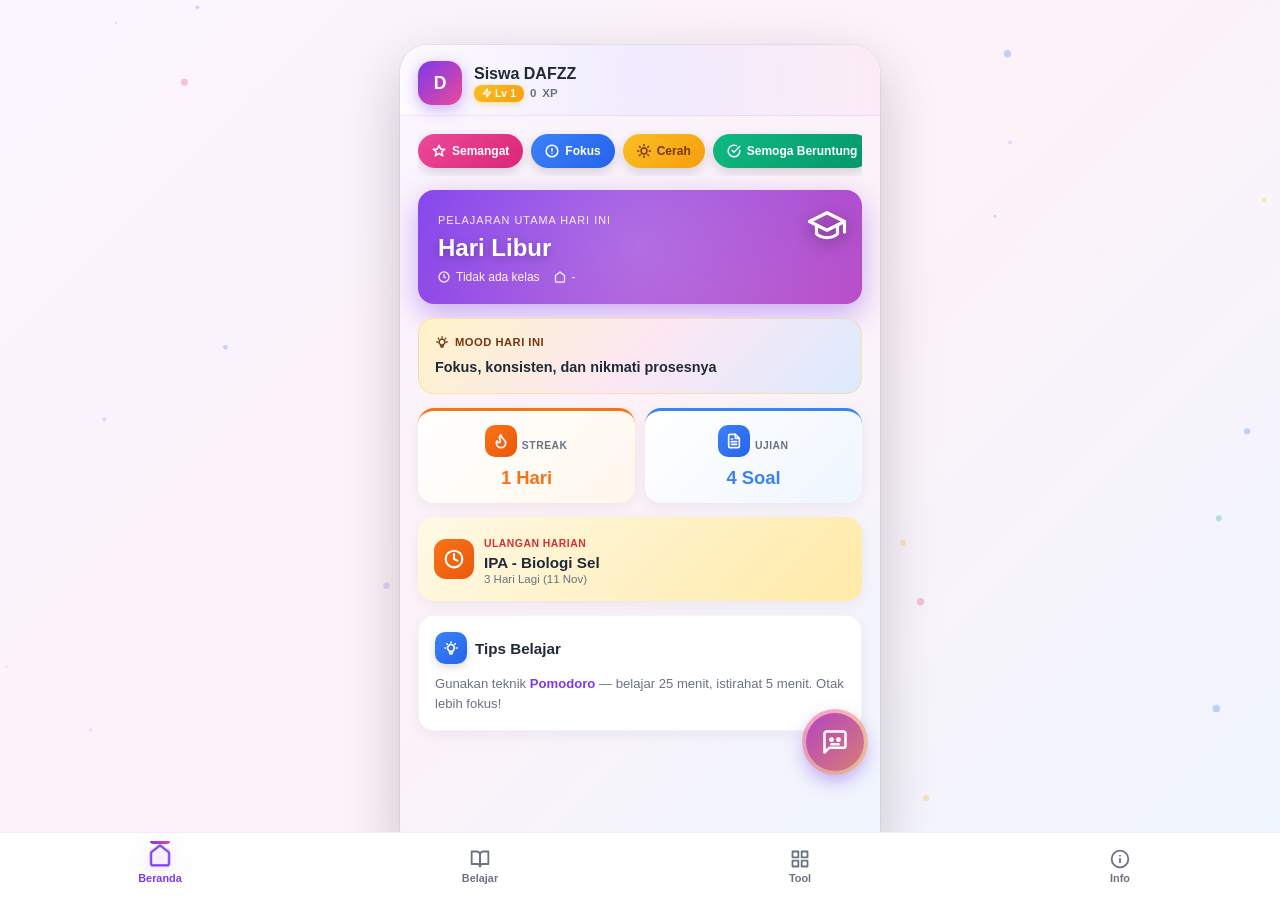
==== commit 1971c939: "Update index.html" ====
--- a/index.html
+++ b/index.html
@@ -2961,6 +2961,135 @@
 /* =========================================================
    INIT
    ========================================================= */
+/* ============ FITUR JADWAL BARU ============ */
+const JADWAL_DATA = {
+    senin: [{ mapel: 'IPA', jam: '07.00 - 08.30' }, { mapel: 'PKN', jam: '08.30 - 10.00' }, { mapel: 'MTK', jam: '10.00 - 11.30' }],
+    selasa: [{ mapel: 'TIK', jam: '07.00 - 08.30' }, { mapel: 'IPA', jam: '08.30 - 10.00' }, { mapel: 'SBK', jam: '10.00 - 11.30' }],
+    rabu: [{ mapel: 'IPS', jam: '07.00 - 08.30' }, { mapel: 'BK', jam: '08.30 - 10.00' }, { mapel: 'BIN', jam: '10.00 - 11.30' }, { mapel: 'PAI', jam: '11.30 - 13.00' }],
+    kamis: [{ mapel: 'B. Inggris', jam: '07.00 - 08.30' }, { mapel: 'IPS', jam: '08.30 - 10.00' }, { mapel: 'B. Jawa', jam: '10.00 - 11.30' }, { mapel: 'BK', jam: '11.30 - 13.00' }],
+    jumat: [{ mapel: 'MTK', jam: '07.00 - 08.30' }, { mapel: 'BIN', jam: '08.30 - 10.30' }],
+    sabtu: [{ mapel: 'PJOK', jam: '07.00 - 08.30' }, { mapel: 'BTQ', jam: '08.30 - 10.00' }, { mapel: 'B. Inggris', jam: '10.00 - 12.00' }]
+};
+const HARI_IDX = { 0: 'minggu', 1: 'senin', 2: 'selasa', 3: 'rabu', 4: 'kamis', 5: 'jumat', 6: 'sabtu' };
+let hBeranda = null;
+
+function bukaPilihHari() {
+    if (typeof playBeep === 'function') playBeep();
+    let m = document.getElementById('modal-hari');
+    if (!m) {
+        m = document.createElement('div');
+        m.id = 'modal-hari';
+        m.className = 'modal';
+        m.innerHTML = `
+            <div class="modal-content">
+                <h3 class="modal-tool-title">Pilih Hari</h3>
+                <div style="display:grid;grid-template-columns:1fr 1fr;gap:10px;margin-top:14px;">
+                    <button class="btn-main" style="background:#ef4444;" onclick="pilihHariBeranda('senin')">Senin</button>
+                    <button class="btn-main" style="background:#f97316;" onclick="pilihHariBeranda('selasa')">Selasa</button>
+                    <button class="btn-main" style="background:#fbbf24;color:#000;" onclick="pilihHariBeranda('rabu')">Rabu</button>
+                    <button class="btn-main" style="background:#10b981;" onclick="pilihHariBeranda('kamis')">Kamis</button>
+                    <button class="btn-main" style="background:#3b82f6;" onclick="pilihHariBeranda('jumat')">Jumat</button>
+                    <button class="btn-main" style="background:#8b5cf6;" onclick="pilihHariBeranda('sabtu')">Sabtu</button>
+                </div>
+                <button class="btn-secondary" style="margin-top:20px;" onclick="document.getElementById('modal-hari').classList.remove('show')">Batal</button>
+            </div>
+        `;
+        document.querySelector('.app-container').appendChild(m);
+        m.addEventListener('click', e => { if (e.target.id === 'modal-hari') m.classList.remove('show'); });
+    }
+    m.classList.add('show');
+}
+
+function pilihHariBeranda(hari) {
+    if (typeof playBeep === 'function') playBeep();
+    hBeranda = hari;
+    updateJadwalBeranda();
+    document.getElementById('modal-hari').classList.remove('show');
+}
+
+function updateJadwalBeranda() {
+    let hKey = hBeranda ? hBeranda : HARI_IDX[new Date().getDay()];
+    let label = hBeranda ? 'Pelajaran Hari ' + hKey.charAt(0).toUpperCase() + hKey.slice(1) : 'Pelajaran Utama Hari Ini';
+    
+    const elLabel = document.querySelector('.card-main > span');
+    if (elLabel) elLabel.innerText = label;
+
+    const elMapel = document.getElementById('beranda-mapel');
+    const elJam = document.getElementById('beranda-jam');
+    const elRuang = document.getElementById('beranda-ruang');
+    if (!elMapel) return;
+
+    if (hKey === 'minggu' || !JADWAL_DATA[hKey]) {
+        elMapel.innerText = 'Hari Libur';
+        if (elJam) elJam.innerText = '-';
+        if (elRuang) elRuang.innerText = '-';
+        return;
+    }
+    const utama = JADWAL_DATA[hKey][0];
+    elMapel.innerText = utama.mapel;
+    if (elJam) elJam.innerText = utama.jam;
+    if (elRuang) elRuang.innerText = 'Ruang kelas';
+}
+
+function pilihJadwalHari(hari, btn) {
+    if (typeof playBeep === 'function') playBeep();
+    document.querySelectorAll('#jadwal-day-tabs button').forEach(b => b.classList.remove('active'));
+    if (btn) btn.classList.add('active');
+    
+    const container = document.getElementById('jadwal-detail-container');
+    if (!container) return;
+    const list = JADWAL_DATA[hari];
+    if (!list) return;
+
+    container.innerHTML = list.map(item => `
+        <div class="list-item" style="flex-direction:column;align-items:flex-start;padding:14px 16px;border-left:4px solid var(--primary);">
+            <div style="font-size:1rem;font-weight:800;color:var(--text-main);">${item.mapel}</div>
+            <div style="font-size:0.75rem;font-weight:600;color:var(--text-sub);margin-top:2px;">${item.jam}</div>
+        </div>
+    `).join('');
+}
+
+/* ============ SUNTIK HTML OTOMATIS ============ */
+setTimeout(() => {
+    // 1. Ubah Kartu Beranda
+    const cardMain = document.querySelector('.card-main');
+    if (cardMain) {
+        cardMain.onclick = bukaPilihHari;
+        cardMain.style.cursor = 'pointer';
+        const h2 = cardMain.querySelector('h2');
+        if (h2) h2.id = 'beranda-mapel';
+        const p = cardMain.querySelector('p');
+        if (p) {
+            p.innerHTML = `
+                <svg width="12" height="12" viewBox="0 0 24 24" fill="none" stroke="currentColor" stroke-width="2.5"><circle cx="12" cy="12" r="10"/><polyline points="12 6 12 12 16 14"/></svg>
+                <span id="beranda-jam">--</span>
+                <svg width="12" height="12" viewBox="0 0 24 24" fill="none" stroke="currentColor" stroke-width="2.5" style="margin-left:8px;"><path d="M3 9l9-7 9 7v11a2 2 0 0 1-2 2H5a2 2 0 0 1-2-2z"/></svg>
+                <span id="beranda-ruang">--</span>
+            `;
+        }
+    }
+
+    // 2. Ubah Tab Jadwal di Menu Belajar
+    const subJadwal = document.getElementById('sub-jadwal');
+    if (subJadwal) {
+        subJadwal.innerHTML = `
+            <div class="day-tab" id="jadwal-day-tabs">
+                <button data-day="senin" class="active" onclick="pilihJadwalHari('senin', this)">Senin</button>
+                <button data-day="selasa" onclick="pilihJadwalHari('selasa', this)">Selasa</button>
+                <button data-day="rabu" onclick="pilihJadwalHari('rabu', this)">Rabu</button>
+                <button data-day="kamis" onclick="pilihJadwalHari('kamis', this)">Kamis</button>
+                <button data-day="jumat" onclick="pilihJadwalHari('jumat', this)">Jumat</button>
+                <button data-day="sabtu" onclick="pilihJadwalHari('sabtu', this)">Sabtu</button>
+            </div>
+            <div id="jadwal-detail-container"></div>
+        `;
+    }
+    
+    // 3. Jalankan inisialisasi awal
+    updateJadwalBeranda();
+    pilihJadwalHari('senin', document.querySelector('#jadwal-day-tabs button[data-day="senin"]'));
+}, 500);
+
 window.onload = loadData;
 </script>
 </body>
